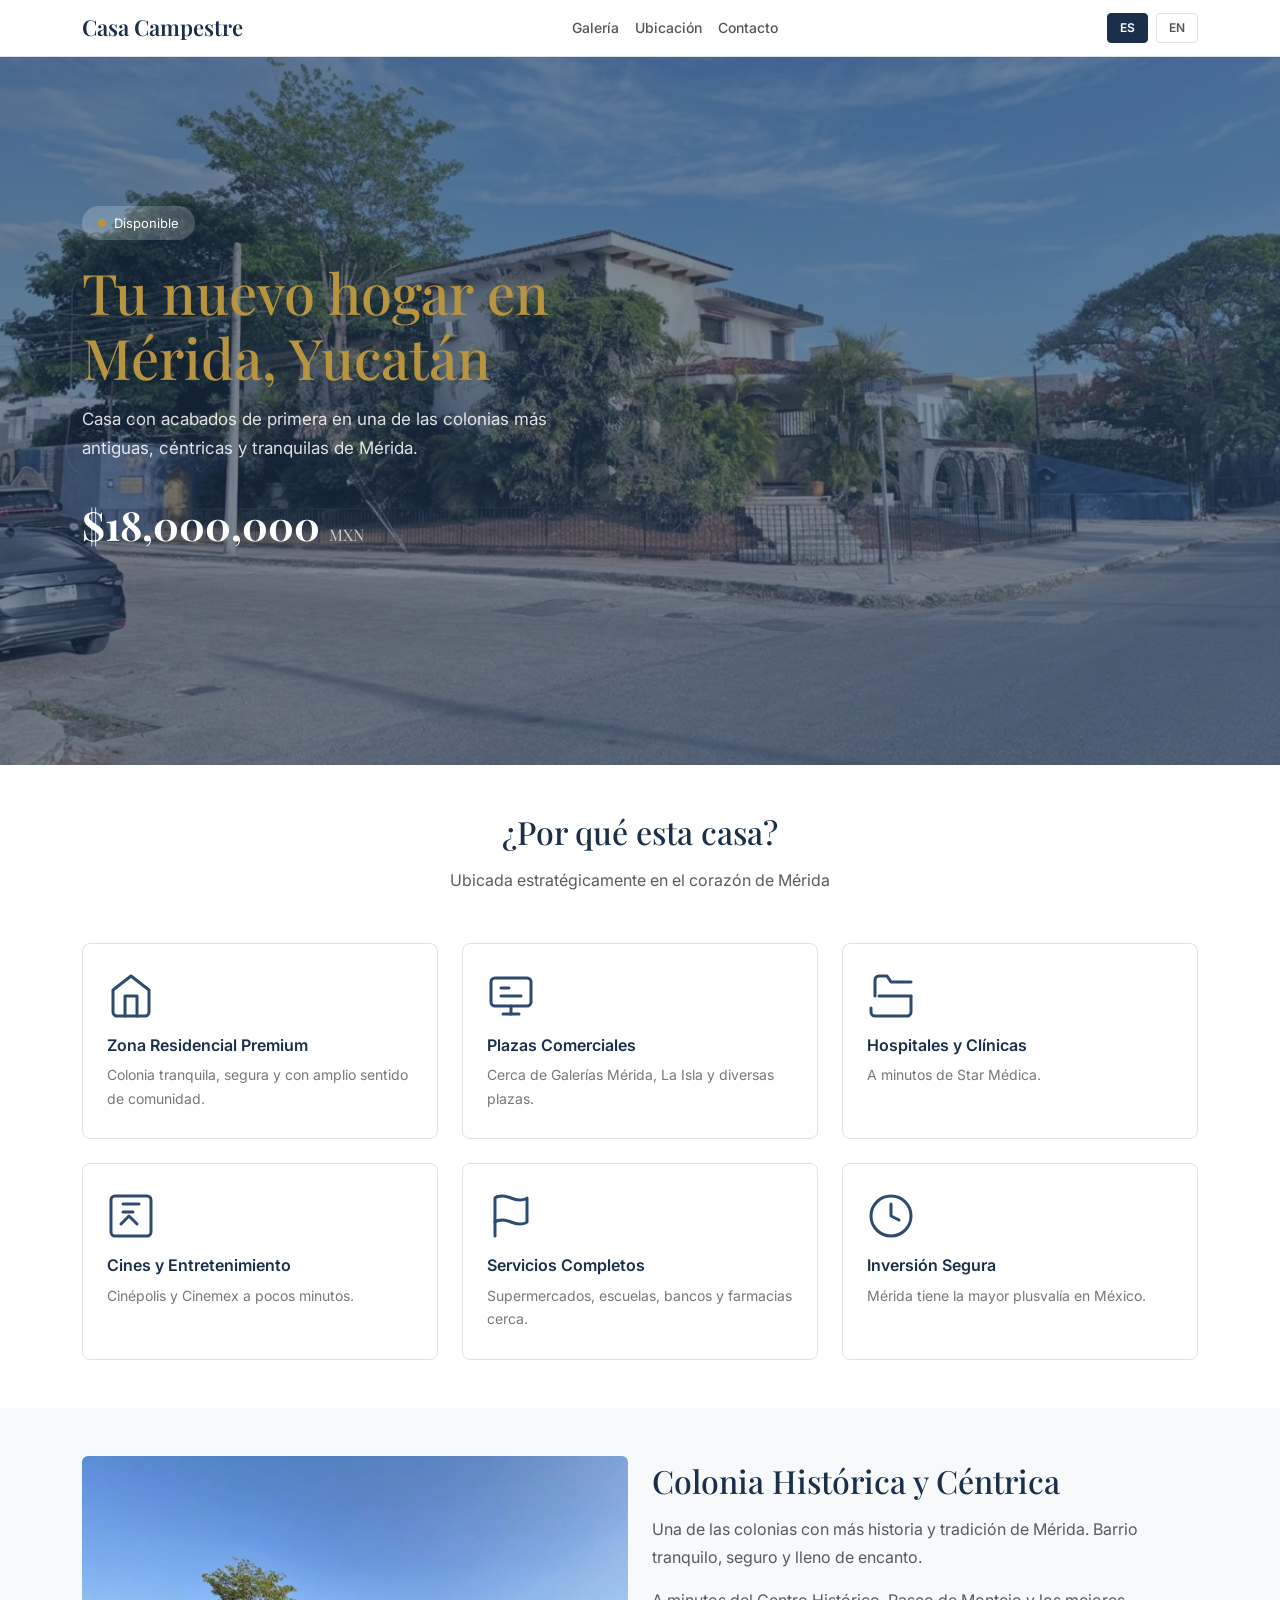
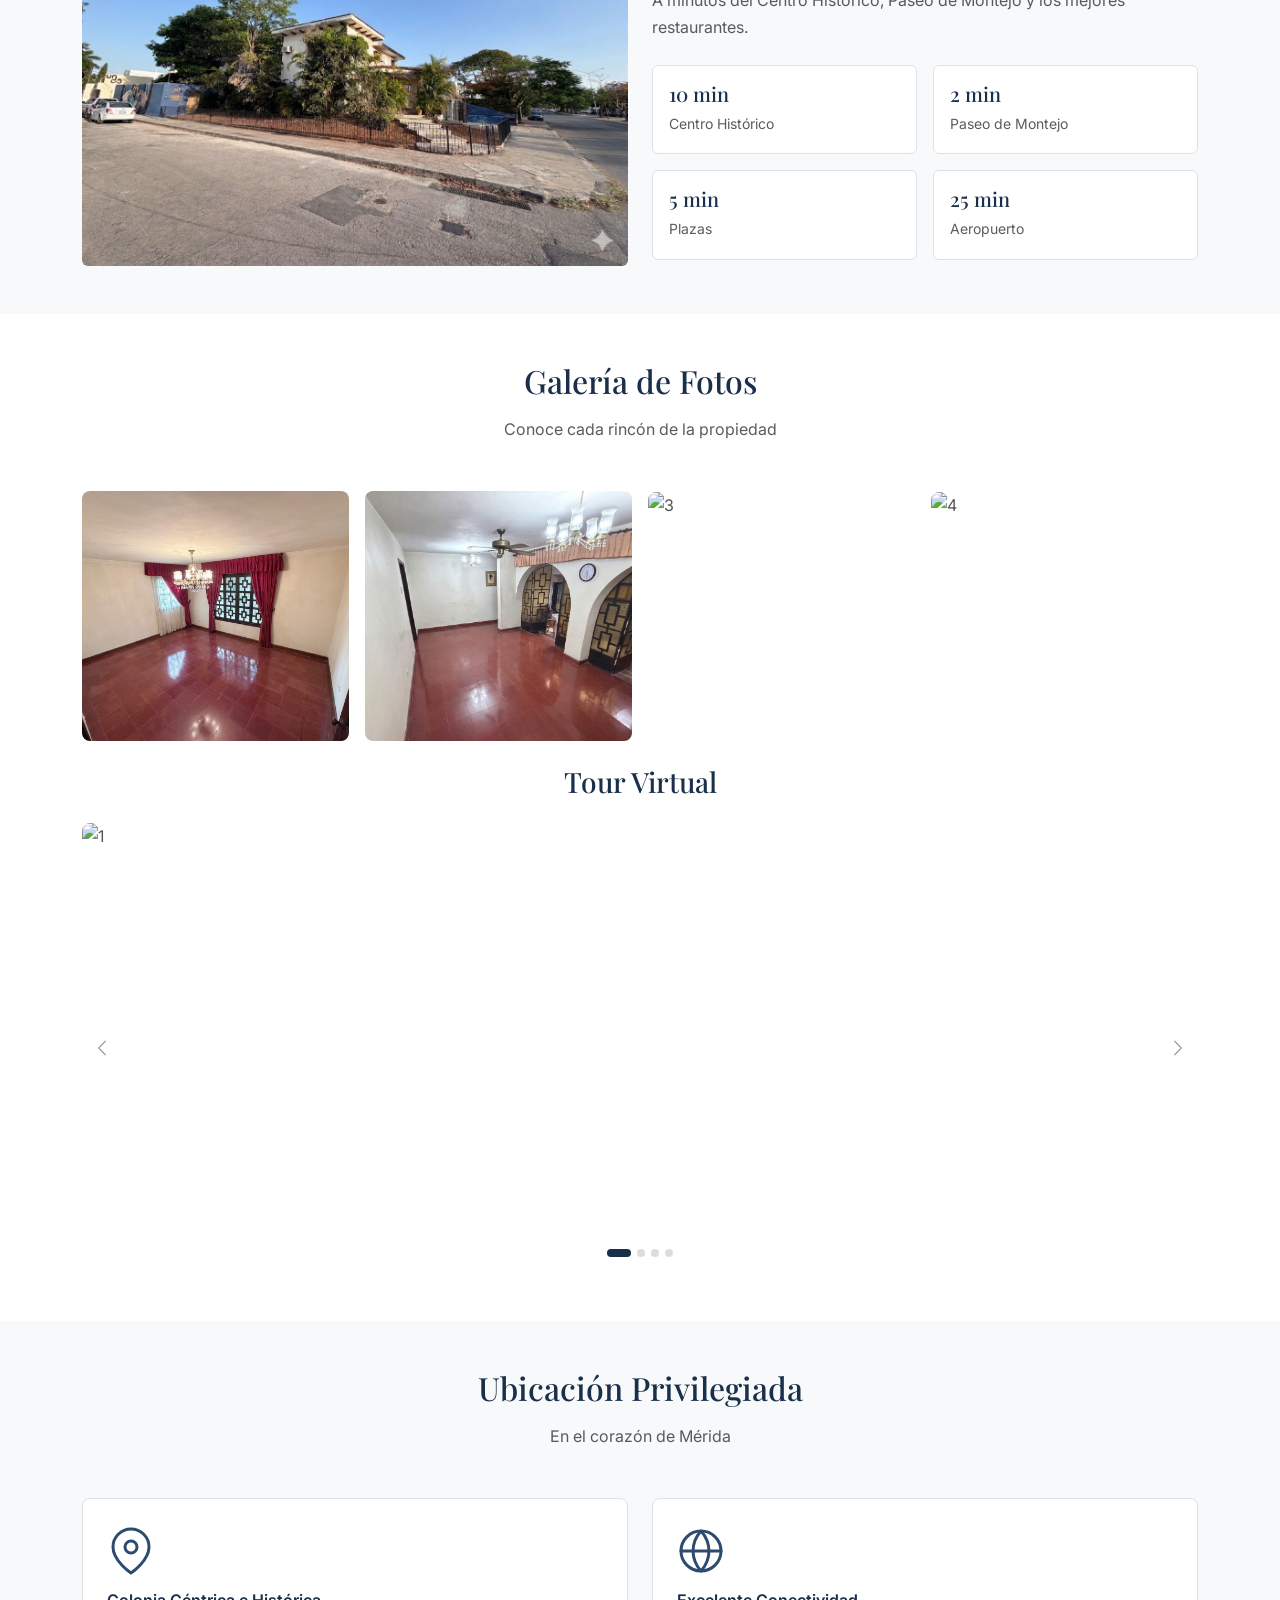
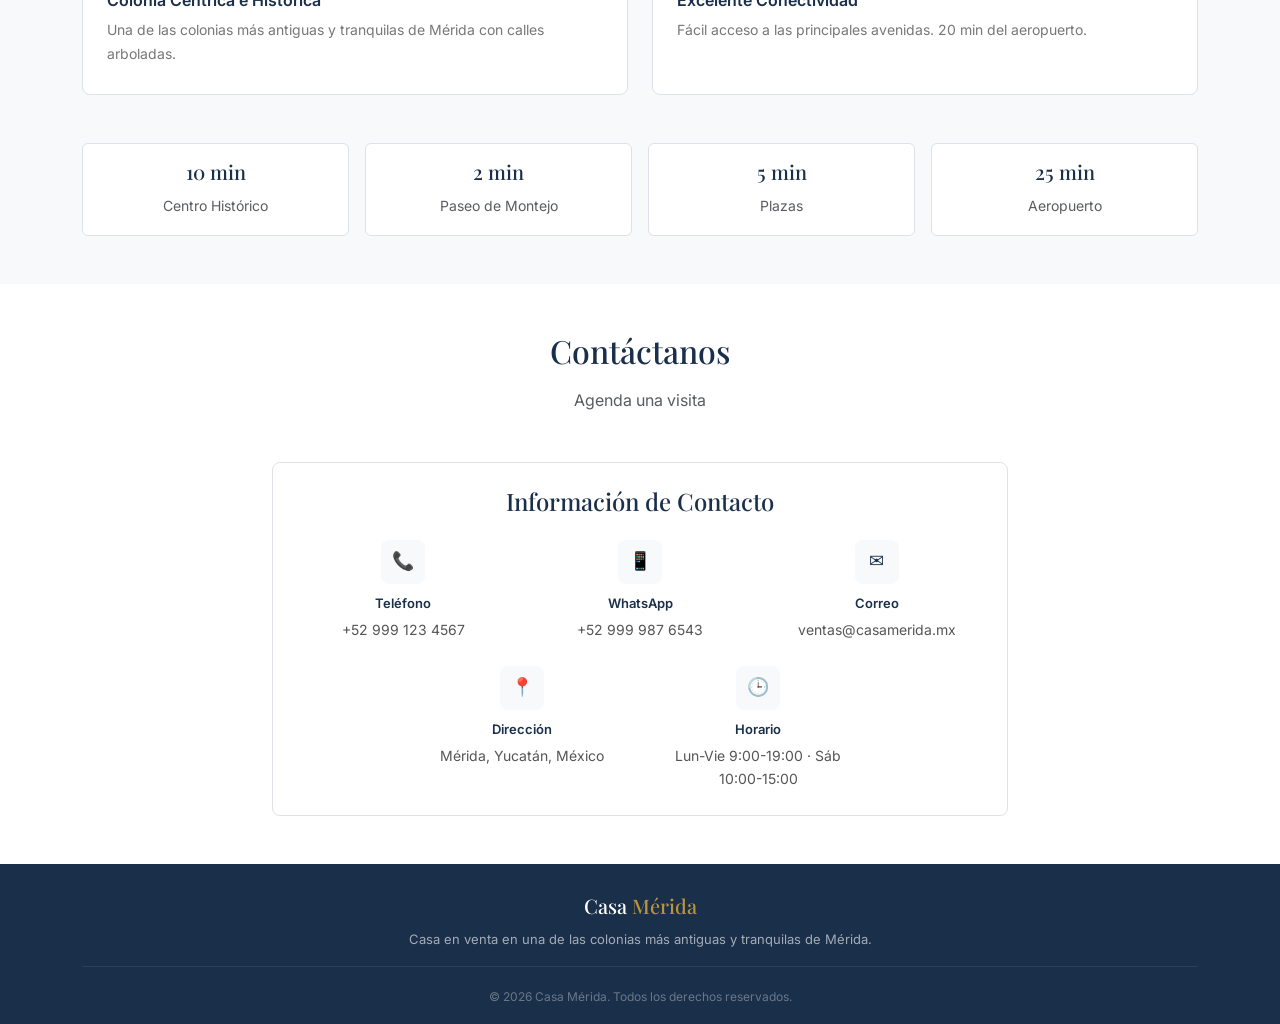
==== index.html @ 4648e7e8 "seccion galeria" ====
<!DOCTYPE html>
<html lang="es">
<head>
    <meta charset="UTF-8">
    <meta name="viewport" content="width=device-width, initial-scale=1.0">
    <title>Campestre — Mérida, Yucatán</title>
    <link href="https://cdn.jsdelivr.net/npm/bootstrap@5.3.3/dist/css/bootstrap.min.css" rel="stylesheet">
    <link href="https://fonts.googleapis.com/css2?family=Playfair+Display:wght@400;600;700&family=Inter:wght@400;500;600&display=swap" rel="stylesheet">
   <link rel="stylesheet" href="css/styles.css">
</head>
<body>

    <nav class="navbar navbar-expand-lg fixed-top navbar-main">
        <div class="container">
            <a class="brand" href="#inicio">Casa Campestre</a>
            <button class="navbar-toggler" type="button" data-bs-toggle="collapse" data-bs-target="#menuNav">
                <span class="navbar-toggler-icon"></span>
            </button>
            <div class="collapse navbar-collapse" id="menuNav">
                <ul class="navbar-nav mx-auto">
                    <li class="nav-item"><a class="nav-link nav-link-custom" href="#galeria" data-i18n="nav_galeria">Galería</a></li>
                    <li class="nav-item"><a class="nav-link nav-link-custom" href="#ubicacion" data-i18n="nav_ubicacion">Ubicación</a></li>
                    <li class="nav-item"><a class="nav-link nav-link-custom" href="#contacto" data-i18n="nav_contacto">Contacto</a></li>
                </ul>
                <div class="d-flex gap-2 mt-2 mt-lg-0 justify-content-center">
                    <button class="lang-btn active" id="btn-es" onclick="cambiarIdioma('es')">ES</button>
                    <button class="lang-btn" id="btn-en" onclick="cambiarIdioma('en')">EN</button>
                </div>
            </div>
        </div>
    </nav>

    <section id="inicio" class="hero">
        <img class="hero-bg" src="assets/img/fachada/fachada2.png" alt="Casa">
        <div class="container">
            <div class="row">
                <div class="col-lg-8">
                    <div class="hero-texto">
                        <div class="hero-badge"><span class="punto"></span> <span data-i18n="badge">Disponible</span></div>
                        <h1 class="hero-titulo"><span data-i18n="hero_1">Tu nuevo hogar en</span><br><span data-i18n="hero_2"><span>Mérida, Yucatán</span></span></h1>
                        <p class="hero-sub" data-i18n="hero_sub">Casa con acabados de primera en una de las colonias más antiguas, céntricas y tranquilas de Mérida.</p>
                        <div class="hero-precio">$18,000,000 <small>MXN</small></div>
                    </div>
                </div>
            </div>
        </div>
    </section>

    <section class="py-5">
        <div class="container">
            <div class="text-center mb-5">
                <h2 class="mb-3" data-i18n="ventajas_titulo">¿Por qué esta casa?</h2>
                <p class="text-muted" data-i18n="ventajas_sub">Ubicada estratégicamente en el corazón de Mérida</p>
            </div>
            <div class="row g-4">
                <div class="col-md-4"><div class="pro-card"><svg class="pro-icono" viewBox="0 0 24 24" fill="none" stroke="currentColor" stroke-width="1.5" stroke-linecap="round" stroke-linejoin="round"><path d="M3 9l9-7 9 7v11a2 2 0 0 1-2 2H5a2 2 0 0 1-2-2z"/><polyline points="9 22 9 12 15 12 15 22"/></svg><h3 data-i18n="v1_titulo">Zona Residencial Premium</h3><p data-i18n="v1_desc">Colonia tranquila, segura y con amplio sentido de comunidad.</p></div></div>
                <div class="col-md-4"><div class="pro-card"><svg class="pro-icono" viewBox="0 0 24 24" fill="none" stroke="currentColor" stroke-width="1.5" stroke-linecap="round" stroke-linejoin="round"><rect x="2" y="3" width="20" height="14" rx="2"/><path d="M8 21h8"/><path d="M12 17v4"/><path d="M7 8h4"/><path d="M7 12h10"/></svg><h3 data-i18n="v2_titulo">Plazas Comerciales</h3><p data-i18n="v2_desc">Cerca de Galerías Mérida, La Isla y diversas plazas.</p></div></div>
                <div class="col-md-4"><div class="pro-card"><svg class="pro-icono" viewBox="0 0 24 24" fill="none" stroke="currentColor" stroke-width="1.5" stroke-linecap="round" stroke-linejoin="round"><path d="M22 12H6"/><path d="M22 12v8a2 2 0 0 1-2 2H4a2 2 0 0 1-2-2v-2"/><path d="M4 12v-8a2 2 0 0 1 2-2h4l2 3h10"/></svg><h3 data-i18n="v3_titulo">Hospitales y Clínicas</h3><p data-i18n="v3_desc">A minutos de Star Médica.</p></div></div>
                <div class="col-md-4"><div class="pro-card"><svg class="pro-icono" viewBox="0 0 24 24" fill="none" stroke="currentColor" stroke-width="1.5" stroke-linecap="round" stroke-linejoin="round"><rect x="2" y="2" width="20" height="20" rx="2"/><path d="M8 6h8"/><path d="M8 10h5"/><path d="M7 16l4-4 4 4"/></svg><h3 data-i18n="v4_titulo">Cines y Entretenimiento</h3><p data-i18n="v4_desc">Cinépolis y Cinemex a pocos minutos.</p></div></div>
                <div class="col-md-4"><div class="pro-card"><svg class="pro-icono" viewBox="0 0 24 24" fill="none" stroke="currentColor" stroke-width="1.5" stroke-linecap="round" stroke-linejoin="round"><path d="M4 15s1-1 4-1 5 2 8 2 4-1 4-1V3s-1 1-4 1-5-2-8-2-4 1-4 1z"/><line x1="4" y1="22" x2="4" y2="15"/></svg><h3 data-i18n="v5_titulo">Servicios Completos</h3><p data-i18n="v5_desc">Supermercados, escuelas, bancos y farmacias cerca.</p></div></div>
                <div class="col-md-4"><div class="pro-card"><svg class="pro-icono" viewBox="0 0 24 24" fill="none" stroke="currentColor" stroke-width="1.5" stroke-linecap="round" stroke-linejoin="round"><circle cx="12" cy="12" r="10"/><path d="M12 6v6l4 2"/></svg><h3 data-i18n="v6_titulo">Inversión Segura</h3><p data-i18n="v6_desc">Mérida tiene la mayor plusvalía en México.</p></div></div>
            </div>
        </div>
    </section>

    <section class="py-5 bg-light">
        <div class="container">
            <div class="row align-items-center g-4">
                <div class="col-lg-6"><img src="assets/img/fachada/fachada1.png" class="img-fluid rounded" alt="Colonia"></div>
                <div class="col-lg-6">
                    <h2 class="mb-3" data-i18n="colonia_titulo">Colonia Histórica y Céntrica</h2>
                    <p class="text-muted" data-i18n="colonia_p1">Una de las colonias con más historia y tradición de Mérida. Barrio tranquilo, seguro y lleno de encanto.</p>
                    <p class="text-muted mb-4" data-i18n="colonia_p2">A minutos del Centro Histórico, Paseo de Montejo y los mejores restaurantes.</p>
                    <div class="row g-3">
                        <div class="col-6"><div class="p-3 bg-white rounded border"><h5 class="mb-1" style="color:var(--azul)">10 min</h5><small class="text-muted" data-i18n="colonia_c1">Centro Histórico</small></div></div>
                        <div class="col-6"><div class="p-3 bg-white rounded border"><h5 class="mb-1" style="color:var(--azul)">2 min</h5><small class="text-muted" data-i18n="colonia_c2">Paseo de Montejo</small></div></div>
                        <div class="col-6"><div class="p-3 bg-white rounded border"><h5 class="mb-1" style="color:var(--azul)">5 min</h5><small class="text-muted" data-i18n="colonia_c3">Plazas</small></div></div>
                        <div class="col-6"><div class="p-3 bg-white rounded border"><h5 class="mb-1" style="color:var(--azul)">25 min</h5><small class="text-muted" data-i18n="colonia_c4">Aeropuerto</small></div></div>
                    </div>
                </div>
            </div>
        </div>
    </section>

    <section id="galeria" class="py-5">
        <div class="container">
            <div class="text-center mb-5">
                <h2 class="mb-3" data-i18n="galeria_titulo">Galería de Fotos</h2>
                <p class="text-muted" data-i18n="galeria_sub">Conoce cada rincón de la propiedad</p>
            </div>
            <div class="row g-3 mb-4">
                <div class="col-6 col-md-3"><img src="assets/img/sala y recibidor/salaprincioal.png" class="galeria-img" alt="1"></div>
                <div class="col-6 col-md-3"><img src="assets/img/comedor principal/comedorPrincipal1.png" class="galeria-img" alt="2"></div>
                <div class="col-6 col-md-3"><img src="https://images.unsplash.com/photo-1600210492486-724fe5c67fb0?w=600&q=80" class="galeria-img" alt="3"></div>
                <div class="col-6 col-md-3"><img src="https://images.unsplash.com/photo-1556909114-f6e7ad7d3136?w=600&q=80" class="galeria-img" alt="4"></div>
            </div>
            <h3 class="text-center mb-4" data-i18n="galeria_carrusel_titulo">Tour Virtual</h3>
            <div id="carousel1" class="carousel slide" data-bs-ride="carousel">
                <div class="carousel-indicators">
                    <button type="button" data-bs-target="#carousel1" data-bs-slide-to="0" class="active"></button>
                    <button type="button" data-bs-target="#carousel1" data-bs-slide-to="1"></button>
                    <button type="button" data-bs-target="#carousel1" data-bs-slide-to="2"></button>
                    <button type="button" data-bs-target="#carousel1" data-bs-slide-to="3"></button>
                </div>
                <div class="carousel-inner rounded">
                    <div class="carousel-item active"><img src="https://images.unsplash.com/photo-1600596542815-ffad4c1539a9?w=1200&q=80" class="d-block w-100" alt="1"></div>
                    <div class="carousel-item"><img src="https://images.unsplash.com/photo-1600210492486-724fe5c67fb0?w=1200&q=80" class="d-block w-100" alt="2"></div>
                    <div class="carousel-item"><img src="https://images.unsplash.com/photo-1616594039964-ae9021a400a0?w=1200&q=80" class="d-block w-100" alt="3"></div>
                    <div class="carousel-item"><img src="https://images.unsplash.com/photo-1600566753190-17f0baa2a6c3?w=1200&q=80" class="d-block w-100" alt="4"></div>
                </div>
                <button class="carousel-control-prev" type="button" data-bs-target="#carousel1" data-bs-slide="prev"><span class="carousel-control-prev-icon"></span></button>
                <button class="carousel-control-next" type="button" data-bs-target="#carousel1" data-bs-slide="next"><span class="carousel-control-next-icon"></span></button>
            </div>
        </div>
    </section>

    <section id="ubicacion" class="py-5 bg-light">
        <div class="container">
            <div class="text-center mb-5">
                <h2 class="mb-3" data-i18n="ubicacion_titulo">Ubicación Privilegiada</h2>
                <p class="text-muted" data-i18n="ubicacion_sub">En el corazón de Mérida</p>
            </div>
            <div class="row g-4 mb-5">
                <div class="col-md-6"><div class="pro-card h-100"><svg class="pro-icono" viewBox="0 0 24 24" fill="none" stroke="currentColor" stroke-width="1.5" stroke-linecap="round" stroke-linejoin="round"><path d="M21 10c0 7-9 13-9 13s-9-6-9-13a9 9 0 0 1 18 0z"/><circle cx="12" cy="10" r="3"/></svg><h3 data-i18n="ubi_colonia_titulo">Colonia Céntrica e Histórica</h3><p data-i18n="ubi_colonia_desc">Una de las colonias más antiguas y tranquilas de Mérida con calles arboladas.</p></div></div>
                <div class="col-md-6"><div class="pro-card h-100"><svg class="pro-icono" viewBox="0 0 24 24" fill="none" stroke="currentColor" stroke-width="1.5" stroke-linecap="round" stroke-linejoin="round"><circle cx="12" cy="12" r="10"/><line x1="2" y1="12" x2="22" y2="12"/><path d="M12 2a15.3 15.3 0 0 1 4 10 15.3 15.3 0 0 1-4 10 15.3 15.3 0 0 1-4-10 15.3 15.3 0 0 1 4-10z"/></svg><h3 data-i18n="ubi_conexion_titulo">Excelente Conectividad</h3><p data-i18n="ubi_conexion_desc">Fácil acceso a las principales avenidas. 20 min del aeropuerto.</p></div></div>
            </div>
            <div class="row g-3">
                <div class="col-6 col-md-3"><div class="p-3 bg-white rounded border text-center"><h5 style="color:var(--azul)">10 min</h5><small class="text-muted" data-i18n="ubi_c1">Centro Histórico</small></div></div>
                <div class="col-6 col-md-3"><div class="p-3 bg-white rounded border text-center"><h5 style="color:var(--azul)">2 min</h5><small class="text-muted" data-i18n="ubi_c2">Paseo de Montejo</small></div></div>
                <div class="col-6 col-md-3"><div class="p-3 bg-white rounded border text-center"><h5 style="color:var(--azul)">5 min</h5><small class="text-muted" data-i18n="ubi_c3">Plazas</small></div></div>
                <div class="col-6 col-md-3"><div class="p-3 bg-white rounded border text-center"><h5 style="color:var(--azul)">25 min</h5><small class="text-muted" data-i18n="ubi_c4">Aeropuerto</small></div></div>
            </div>
        </div>
    </section>

    <section id="contacto" class="py-5">
        <div class="container">
            <div class="text-center mb-5">
                <h2 class="mb-3" data-i18n="contacto_titulo">Contáctanos</h2>
                <p class="text-muted" data-i18n="contacto_sub">Agenda una visita</p>
            </div>
            <div class="row justify-content-center">
                <div class="col-lg-8">
                    <div class="pro-card text-center px-4 py-4">
                        <h4 class="mb-4" data-i18n="contacto_info_titulo">Información de Contacto</h4>
                        <div class="row g-4 justify-content-center">
                            <div class="col-md-6 col-lg-4"><div class="contacto-icono mx-auto mb-2" style="display:flex;">&#x1F4DE;</div><span class="contacto-etiqueta" data-i18n="contacto_tel">Teléfono</span><div class="contacto-dato">+52 999 123 4567</div></div>
                            <div class="col-md-6 col-lg-4"><div class="contacto-icono mx-auto mb-2" style="display:flex;">&#x1F4F1;</div><span class="contacto-etiqueta">WhatsApp</span><div class="contacto-dato">+52 999 987 6543</div></div>
                            <div class="col-md-6 col-lg-4"><div class="contacto-icono mx-auto mb-2" style="display:flex;">&#x2709;</div><span class="contacto-etiqueta" data-i18n="contacto_email">Correo</span><div class="contacto-dato">ventas@casamerida.mx</div></div>
                            <div class="col-md-6 col-lg-4"><div class="contacto-icono mx-auto mb-2" style="display:flex;">&#x1F4CD;</div><span class="contacto-etiqueta" data-i18n="contacto_dir">Dirección</span><div class="contacto-dato" data-i18n="contacto_dir_val">Mérida, Yucatán, México</div></div>
                            <div class="col-md-6 col-lg-4"><div class="contacto-icono mx-auto mb-2" style="display:flex;">&#x1F552;</div><span class="contacto-etiqueta" data-i18n="contacto_horario">Horario</span><div class="contacto-dato" data-i18n="contacto_horario_val">Lun-Vie 9:00-19:00 · Sáb 10:00-15:00</div></div>
                        </div>
                    </div>
                </div>
            </div>
        </div>
    </section>

    <footer class="footer">
        <div class="container text-center">
            <h5 style="font-family:'Playfair Display',serif; font-size:20px; color:#fff; margin-bottom:10px;">Casa <span style="color:var(--dorado)">Mérida</span></h5>
            <p class="mb-3" style="font-size:13px;" data-i18n="footer_desc">Casa en venta en una de las colonias más antiguas y tranquilas de Mérida.</p>
            <div style="padding-top:20px; border-top:1px solid rgba(255,255,255,0.08); font-size:12px; color:rgba(255,255,255,0.35);" data-i18n="footer_copy">© 2026 Casa Mérida. Todos los derechos reservados.</div>
        </div>
    </footer>

    <script src="https://cdn.jsdelivr.net/npm/bootstrap@5.3.3/dist/js/bootstrap.bundle.min.js"></script>
    <script>
        var traducciones = {
            es: {
                nav_galeria: "Galería", nav_ubicacion: "Ubicación", nav_contacto: "Contacto",
                badge: "Disponible", hero_1: "Tu nuevo hogar en", hero_2: "<span>Mérida, Yucatán</span>",
                hero_sub: "Casa con acabados de primera en una de las colonias más antiguas, céntricas y tranquilas de Mérida.",
                ventajas_titulo: "¿Por qué esta casa?", ventajas_sub: "Ubicada estratégicamente en el corazón de Mérida",
                v1_titulo: "Zona Residencial Premium", v1_desc: "Colonia tranquila, segura y con amplio sentido de comunidad.",
                v2_titulo: "Plazas Comerciales", v2_desc: "Cerca de Galerías Mérida, La Isla y diversas plazas.",
                v3_titulo: "Hospitales y Clínicas", v3_desc: "A minutos de Star Médica y Christus Muguerza.",
                v4_titulo: "Cines y Entretenimiento", v4_desc: "Cinépolis y Cinemex a pocos minutos.",
                v5_titulo: "Servicios Completos", v5_desc: "Supermercados, escuelas, bancos y farmacias cerca.",
                v6_titulo: "Inversión Segura", v6_desc: "Mérida tiene la mayor plusvalía en México.",
                colonia_titulo: "Colonia Histórica y Céntrica",
                colonia_p1: "Una de las colonias con más historia y tradición de Mérida. Barrio tranquilo, seguro y lleno de encanto.",
                colonia_p2: "A minutos del Centro Histórico, Paseo de Montejo y los mejores restaurantes.",
                colonia_c1: "Centro Histórico", colonia_c2: "Paseo de Montejo", colonia_c3: "Plazas", colonia_c4: "Aeropuerto",
                galeria_titulo: "Galería de Fotos", galeria_sub: "Conoce cada rincón de la propiedad",
                galeria_carrusel_titulo: "Tour Virtual",
                ubicacion_titulo: "Ubicación Privilegiada", ubicacion_sub: "En el corazón de Mérida",
                ubi_colonia_titulo: "Colonia Céntrica e Histórica", ubi_colonia_desc: "Una de las colonias más antiguas y tranquilas de Mérida con calles arboladas.",
                ubi_conexion_titulo: "Excelente Conectividad", ubi_conexion_desc: "Fácil acceso a las principales avenidas. 20 min del aeropuerto.",
                ubi_c1: "Centro Histórico", ubi_c2: "Paseo de Montejo", ubi_c3: "Plazas", ubi_c4: "Aeropuerto",
                contacto_titulo: "Contáctanos", contacto_sub: "Agenda una visita",
                contacto_info_titulo: "Información de Contacto",
                contacto_tel: "Teléfono", contacto_email: "Correo", contacto_dir: "Dirección",
                contacto_dir_val: "Mérida, Yucatán, México", contacto_horario: "Horario",
                contacto_horario_val: "Lun-Vie 9:00-19:00 · Sáb 10:00-15:00",
                footer_desc: "Casa en venta en una de las colonias más antiguas y tranquilas de Mérida.",
                footer_copy: "© 2026 Casa Mérida. Todos los derechos reservados."
            },
            en: {
                nav_galeria: "Gallery", nav_ubicacion: "Location", nav_contacto: "Contact",
                badge: "Available", hero_1: "Your new home in", hero_2: "<span>Mérida, Yucatán</span>",
                hero_sub: "First-class finishes home in one of Mérida's oldest, most central and quiet neighborhoods.",
                ventajas_titulo: "Why this house?", ventajas_sub: "Strategically located in the heart of Mérida",
                v1_titulo: "Premium Residential Area", v1_desc: "Quiet, safe neighborhood with a strong sense of community.",
                v2_titulo: "Shopping Centers", v2_desc: "Close to Galerías Mérida, La Isla and various plazas.",
                v3_titulo: "Hospitals & Clinics", v3_desc: "Minutes from Star Médica and Christus Muguerza.",
                v4_titulo: "Cinemas & Entertainment", v4_desc: "Cinépolis and Cinemark just minutes away.",
                v5_titulo: "Complete Services", v5_desc: "Supermarkets, schools, banks and pharmacies nearby.",
                v6_titulo: "Secure Investment", v6_desc: "Mérida has the highest appreciation in Mexico.",
                colonia_titulo: "Historic & Central Neighborhood",
                colonia_p1: "One of the most historic neighborhoods in Mérida. Quiet, safe and full of charm.",
                colonia_p2: "Minutes from the Historic Center, Paseo de Montejo and the best restaurants.",
                colonia_c1: "Historic Center", colonia_c2: "Paseo de Montejo", colonia_c3: "Plazas", colonia_c4: "Airport",
                galeria_titulo: "Photo Gallery", galeria_sub: "Explore every corner of the property",
                galeria_carrusel_titulo: "Virtual Tour",
                ubicacion_titulo: "Prime Location", ubicacion_sub: "In the heart of Mérida",
                ubi_colonia_titulo: "Central & Historic Neighborhood", ubi_colonia_desc: "One of Mérida's oldest and quietest neighborhoods with tree-lined streets.",
                ubi_conexion_titulo: "Excellent Connectivity", ubi_conexion_desc: "Easy access to main avenues. 20 min from the airport.",
                ubi_c1: "Historic Center", ubi_c2: "Paseo de Montejo", ubi_c3: "Plazas", ubi_c4: "Airport",
                contacto_titulo: "Contact Us", contacto_sub: "Schedule a visit",
                contacto_info_titulo: "Contact Information",
                contacto_tel: "Phone", contacto_email: "Email", contacto_dir: "Address",
                contacto_dir_val: "Mérida, Yucatán, Mexico", contacto_horario: "Hours",
                contacto_horario_val: "Mon-Fri 9:00-19:00 · Sat 10:00-15:00",
                footer_desc: "House for sale in one of Mérida's oldest and quietest neighborhoods.",
                footer_copy: "© 2026 Casa Mérida. All rights reserved."
            }
        };

        function cambiarIdioma(idioma) {
            document.getElementById('btn-es').classList.toggle('active', idioma === 'es');
            document.getElementById('btn-en').classList.toggle('active', idioma === 'en');
            document.documentElement.lang = idioma;
            document.querySelectorAll('[data-i18n]').forEach(function(el) {
                var k = el.getAttribute('data-i18n');
                if (traducciones[idioma][k]) el.innerHTML = traducciones[idioma][k];
            });
            document.title = idioma === 'en' ? 'Casa Mérida — House for Sale' : 'Casa Mérida — Propiedad en Venta';
        }

        // Cierra el menú móvil al hacer clic en cualquier enlace
        document.querySelectorAll('.navbar-nav .nav-link').forEach(function(link) {
            link.addEventListener('click', function() {
                var menu = document.getElementById('menuNav');
                var bsCollapse = bootstrap.Collapse.getInstance(menu);
                if (bsCollapse) bsCollapse.hide();
            });
        });
    </script>
</body>
</html>
---- css/styles.css ----
:root {
            --azul: #1a2f4a;
            --azul-claro: #2d4a6f;
            --dorado: #b8943e;
            --gris-texto: #555;
        }
        html { scroll-behavior: smooth; scroll-padding-top: 80px; }
        body { font-family: "Inter", sans-serif; color: var(--gris-texto); line-height: 1.7; }
        h1, h2, h3, h4, h5 { font-family: "Playfair Display", serif; color: var(--azul); }

        .navbar-main { background: #fff; border-bottom: 1px solid #dee2e6; }
        .brand { font-family: "Playfair Display", serif; font-size: 22px; font-weight: 600; color: var(--azul); text-decoration: none; }
        
        .lang-btn { border: 1px solid #dee2e6; background: #fff; padding: 4px 12px; border-radius: 4px; font-size: 12px; font-weight: 600; color: var(--gris-texto); cursor: pointer; font-family: "Inter", sans-serif; }
        .lang-btn.active { background: var(--azul); color: #fff; border-color: var(--azul); }
        
        .nav-link-custom { font-weight: 500; font-size: 14px; color: var(--gris-texto) !important; }
        .nav-link-custom:hover { color: var(--azul) !important; }

        .hero { position: relative; min-height: 85vh; display: flex; align-items: center; background: linear-gradient(135deg, var(--azul), var(--azul-claro)); overflow: hidden; }
        .hero-bg { position: absolute; inset: 0; width: 100%; height: 100%; object-fit: cover; opacity: 0.4; }
        .hero-texto { position: relative; color: #fff; z-index: 2; }
        .hero-badge { display: inline-flex; align-items: center; gap: 8px; background: rgba(255,255,255,0.2); padding: 6px 16px; border-radius: 30px; font-size: 13px; color: #fff; margin-bottom: 20px; }
        .hero-badge .punto { width: 8px; height: 8px; background: var(--dorado); border-radius: 50%; }
        .hero-titulo { color: #fff; font-size: clamp(32px, 5vw, 56px); line-height: 1.15; margin-bottom: 16px; }
        .hero-titulo span { color: var(--dorado); }
        .hero-sub { font-size: 17px; color: rgba(255,255,255,0.85); max-width: 520px; margin-bottom: 28px; }
        .hero-precio { font-family: "Playfair Display", serif; font-size: 40px; font-weight: 700; color: #fff; }
        .hero-precio small { font-size: 16px; font-weight: 400; opacity: 0.7; }

        .pro-card { background: #fff; border: 1px solid #dee2e6; border-radius: 8px; padding: 28px 24px; height: 100%; transition: box-shadow 0.3s; }
        .pro-card:hover { box-shadow: 0 8px 25px rgba(0,0,0,0.07); }
        .pro-icono { width: 48px; height: 48px; color: var(--azul-claro); margin-bottom: 16px; }
        .pro-card h3 { font-family: "Inter", sans-serif; font-size: 16px; font-weight: 600; color: var(--azul); margin-bottom: 8px; }
        .pro-card p { font-size: 14px; color: #777; margin: 0; }

        .galeria-img { width: 100%; height: 250px; object-fit: cover; border-radius: 8px; transition: transform 0.3s; }
        .galeria-img:hover { transform: scale(1.02); }
        .carousel-item img { height: 450px; object-fit: cover; border-radius: 8px; }
        .carousel-control-prev, .carousel-control-next { width: 40px; height: 40px; background: rgba(255,255,255,0.9); border-radius: 50%; top: 50%; transform: translateY(-50%); opacity: 0.8; }
        .carousel-control-prev:hover, .carousel-control-next:hover { opacity: 1; }
        .carousel-control-prev-icon, .carousel-control-next-icon { filter: invert(0.5); width: 18px; height: 18px; }
        .carousel-indicators [data-bs-target] { width: 8px; height: 8px; border-radius: 50%; background: #aaa; border: none; opacity: 0.4; }
        .carousel-indicators .active { background: var(--azul); opacity: 1; width: 24px; border-radius: 4px; }

        .contacto-icono { width: 44px; height: 44px; background: #f8f9fa; border-radius: 8px; display: flex; align-items: center; justify-content: center; font-size: 18px; color: var(--azul); }
        .contacto-etiqueta { font-size: 13px; font-weight: 600; display: block; color: var(--azul); margin-bottom: 4px; }
        .contacto-dato { font-size: 14px; }

        .footer { background: var(--azul); color: rgba(255,255,255,0.6); padding: 30px 0 16px; }

        @media (max-width: 767px) {
            .hero { min-height: 60vh; }
            .hero-titulo { font-size: 28px; }
            .hero-precio { font-size: 28px; }
            .carousel-item img { height: 250px; }
            .galeria-img { height: 180px; }
        }
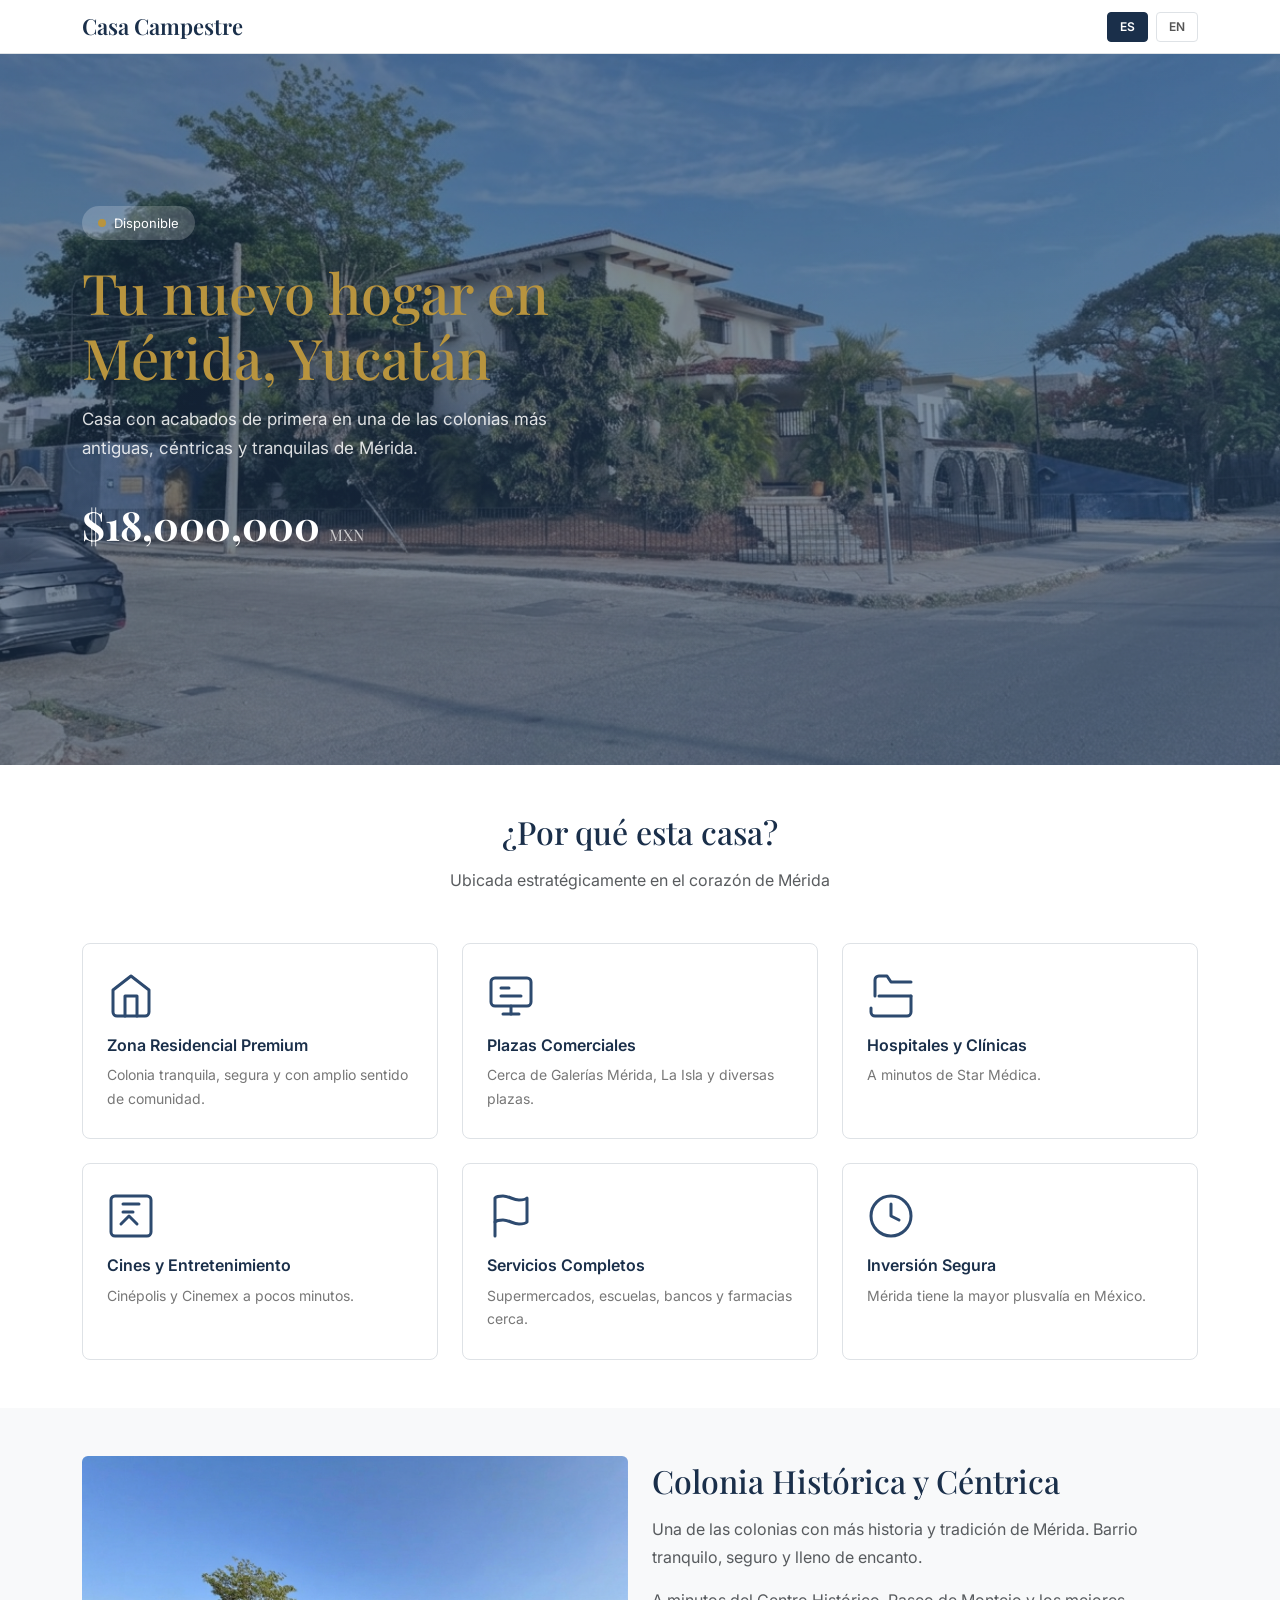
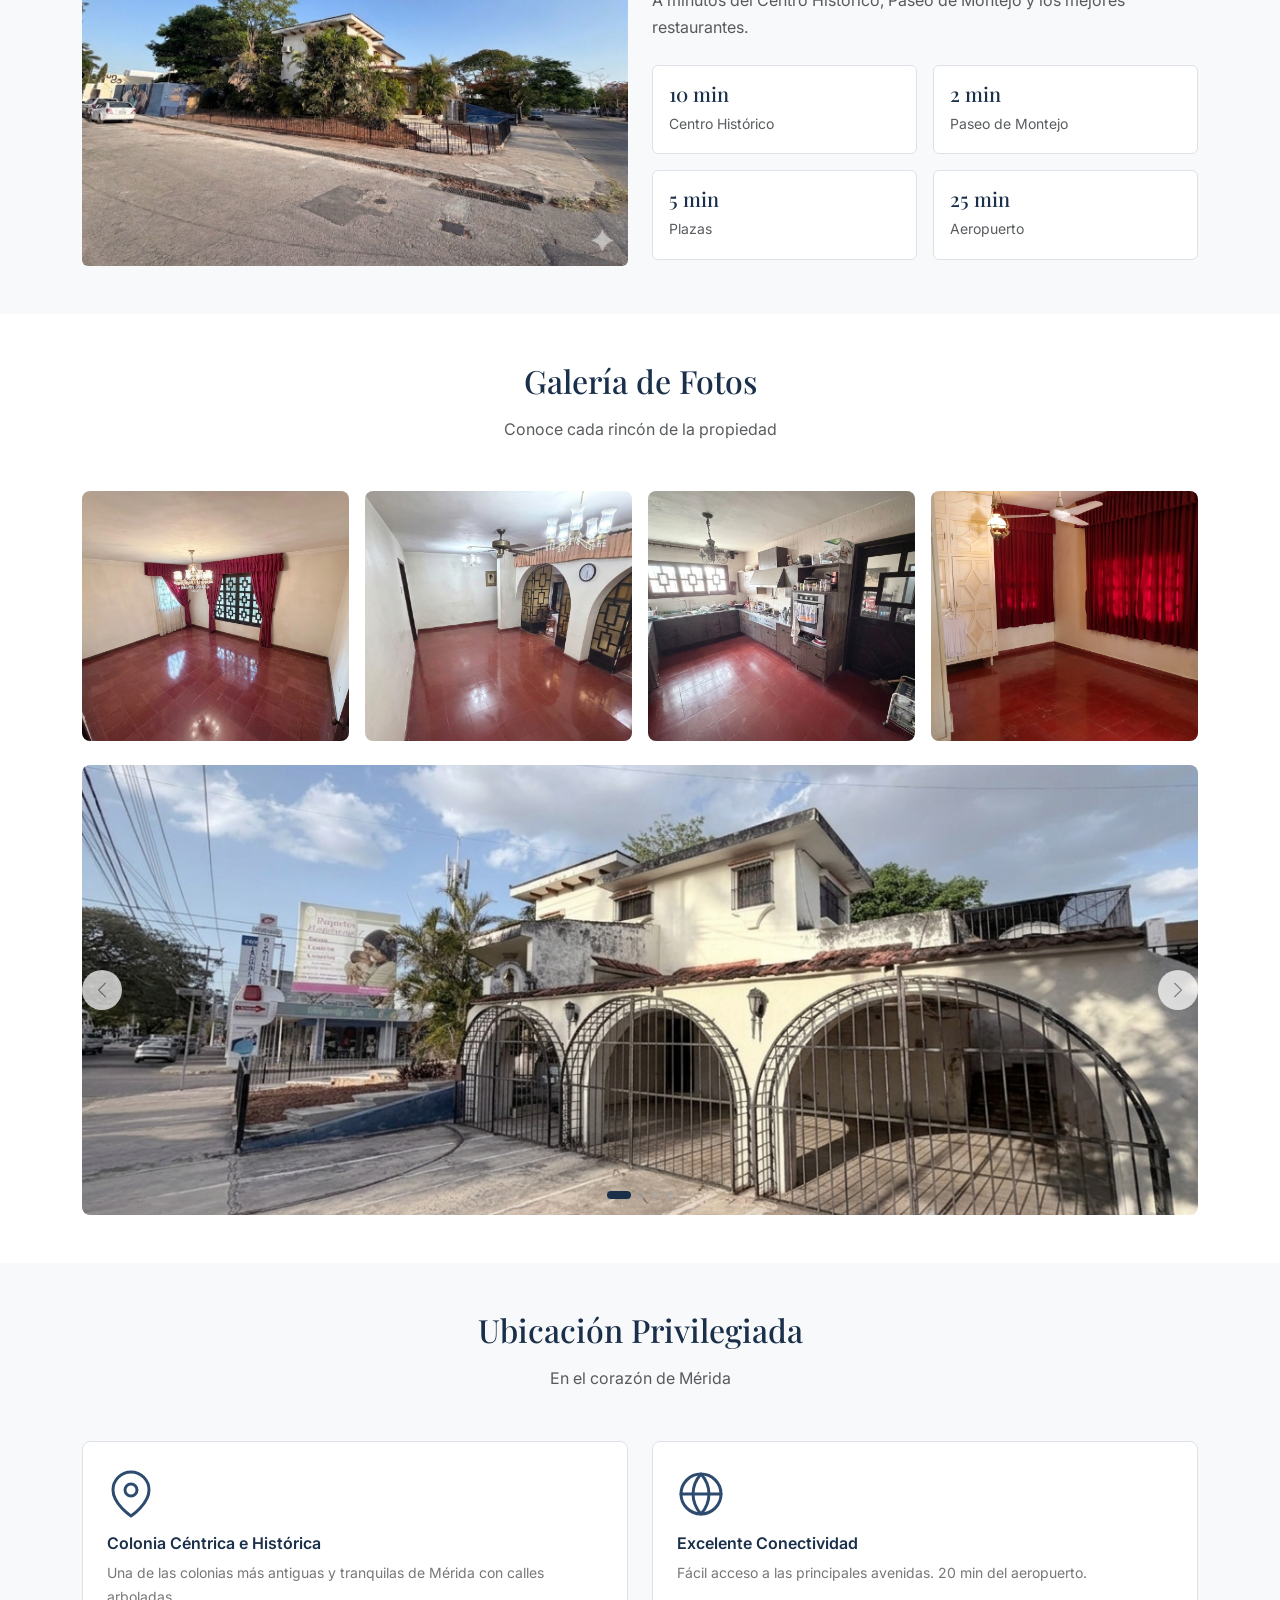
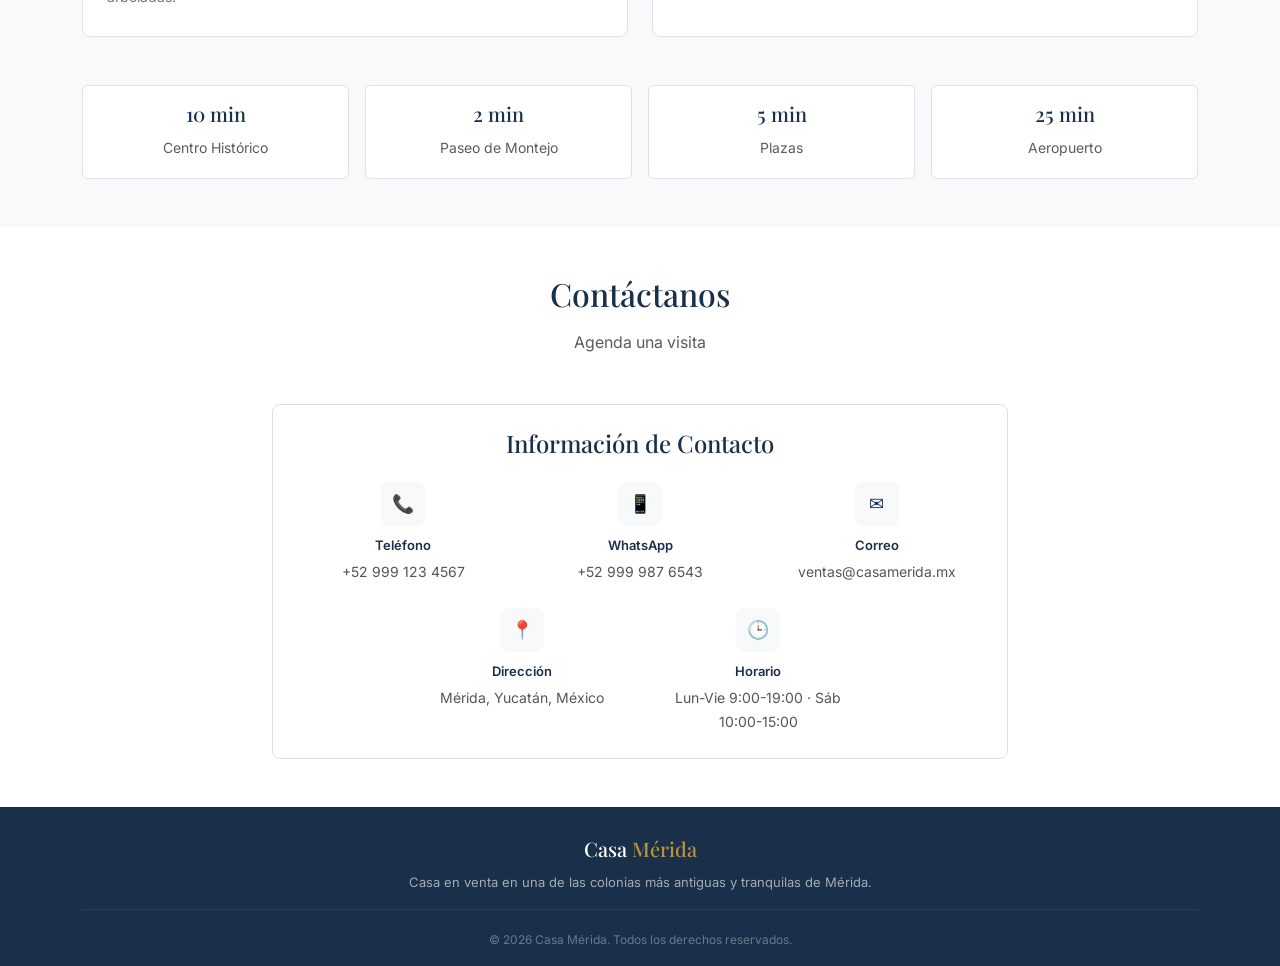
==== commit e9170fb6: "fotos" ====
--- a/index.html
+++ b/index.html
@@ -18,9 +18,9 @@
             </button>
             <div class="collapse navbar-collapse" id="menuNav">
                 <ul class="navbar-nav mx-auto">
-                    <li class="nav-item"><a class="nav-link nav-link-custom" href="#galeria" data-i18n="nav_galeria">Galería</a></li>
-                    <li class="nav-item"><a class="nav-link nav-link-custom" href="#ubicacion" data-i18n="nav_ubicacion">Ubicación</a></li>
-                    <li class="nav-item"><a class="nav-link nav-link-custom" href="#contacto" data-i18n="nav_contacto">Contacto</a></li>
+                    <li class="nav-item"><a class="nav-link nav-link-custom" href="assets/pages/galeria.html    "></a></li>
+                    <li class="nav-item"><a class="nav-link nav-link-custom" href="#ubicacion" ></a></li>
+                    <li class="nav-item"><a class="nav-link nav-link-custom" href="#contacto"  ></a></li>
                 </ul>
                 <div class="d-flex gap-2 mt-2 mt-lg-0 justify-content-center">
                     <button class="lang-btn active" id="btn-es" onclick="cambiarIdioma('es')">ES</button>
@@ -91,10 +91,10 @@
             <div class="row g-3 mb-4">
                 <div class="col-6 col-md-3"><img src="assets/img/sala y recibidor/salaprincioal.png" class="galeria-img" alt="1"></div>
                 <div class="col-6 col-md-3"><img src="assets/img/comedor principal/comedorPrincipal1.png" class="galeria-img" alt="2"></div>
-                <div class="col-6 col-md-3"><img src="https://images.unsplash.com/photo-1600210492486-724fe5c67fb0?w=600&q=80" class="galeria-img" alt="3"></div>
-                <div class="col-6 col-md-3"><img src="https://images.unsplash.com/photo-1556909114-f6e7ad7d3136?w=600&q=80" class="galeria-img" alt="4"></div>
-            </div>
-            <h3 class="text-center mb-4" data-i18n="galeria_carrusel_titulo">Tour Virtual</h3>
+                <div class="col-6 col-md-3"><img src="assets/img/cocina/cocina2.png" class="galeria-img" alt="3"></div>
+                <div class="col-6 col-md-3"><img src="assets/img/cuartoprincipal/cuartoPrincipal.jpeg" class="galeria-img" alt="4"></div>
+            </div>
+            <h3 class="text-center mb-4" data-i18n="galeria_carrusel_titulo"></h3>
             <div id="carousel1" class="carousel slide" data-bs-ride="carousel">
                 <div class="carousel-indicators">
                     <button type="button" data-bs-target="#carousel1" data-bs-slide-to="0" class="active"></button>
@@ -103,10 +103,10 @@
                     <button type="button" data-bs-target="#carousel1" data-bs-slide-to="3"></button>
                 </div>
                 <div class="carousel-inner rounded">
-                    <div class="carousel-item active"><img src="https://images.unsplash.com/photo-1600596542815-ffad4c1539a9?w=1200&q=80" class="d-block w-100" alt="1"></div>
-                    <div class="carousel-item"><img src="https://images.unsplash.com/photo-1600210492486-724fe5c67fb0?w=1200&q=80" class="d-block w-100" alt="2"></div>
-                    <div class="carousel-item"><img src="https://images.unsplash.com/photo-1616594039964-ae9021a400a0?w=1200&q=80" class="d-block w-100" alt="3"></div>
-                    <div class="carousel-item"><img src="https://images.unsplash.com/photo-1600566753190-17f0baa2a6c3?w=1200&q=80" class="d-block w-100" alt="4"></div>
+                    <div class="carousel-item active"><img src="assets/img/garage/GARAGE4.png" class="d-block w-100" alt="1"></div>
+                    <div class="carousel-item"><img src="assets/img/fachada/fachada1.png" class="d-block w-100" alt="2"></div>
+                    <div class="carousel-item"><img src="assets/img/alberca/piscina2.png" class="d-block w-100" alt="3"></div>
+                    <div class="carousel-item"><img src="assets/img/terraza exterior/terrazaexterior1.png" class="d-block w-100" alt="4"></div>
                 </div>
                 <button class="carousel-control-prev" type="button" data-bs-target="#carousel1" data-bs-slide="prev"><span class="carousel-control-prev-icon"></span></button>
                 <button class="carousel-control-next" type="button" data-bs-target="#carousel1" data-bs-slide="next"><span class="carousel-control-next-icon"></span></button>
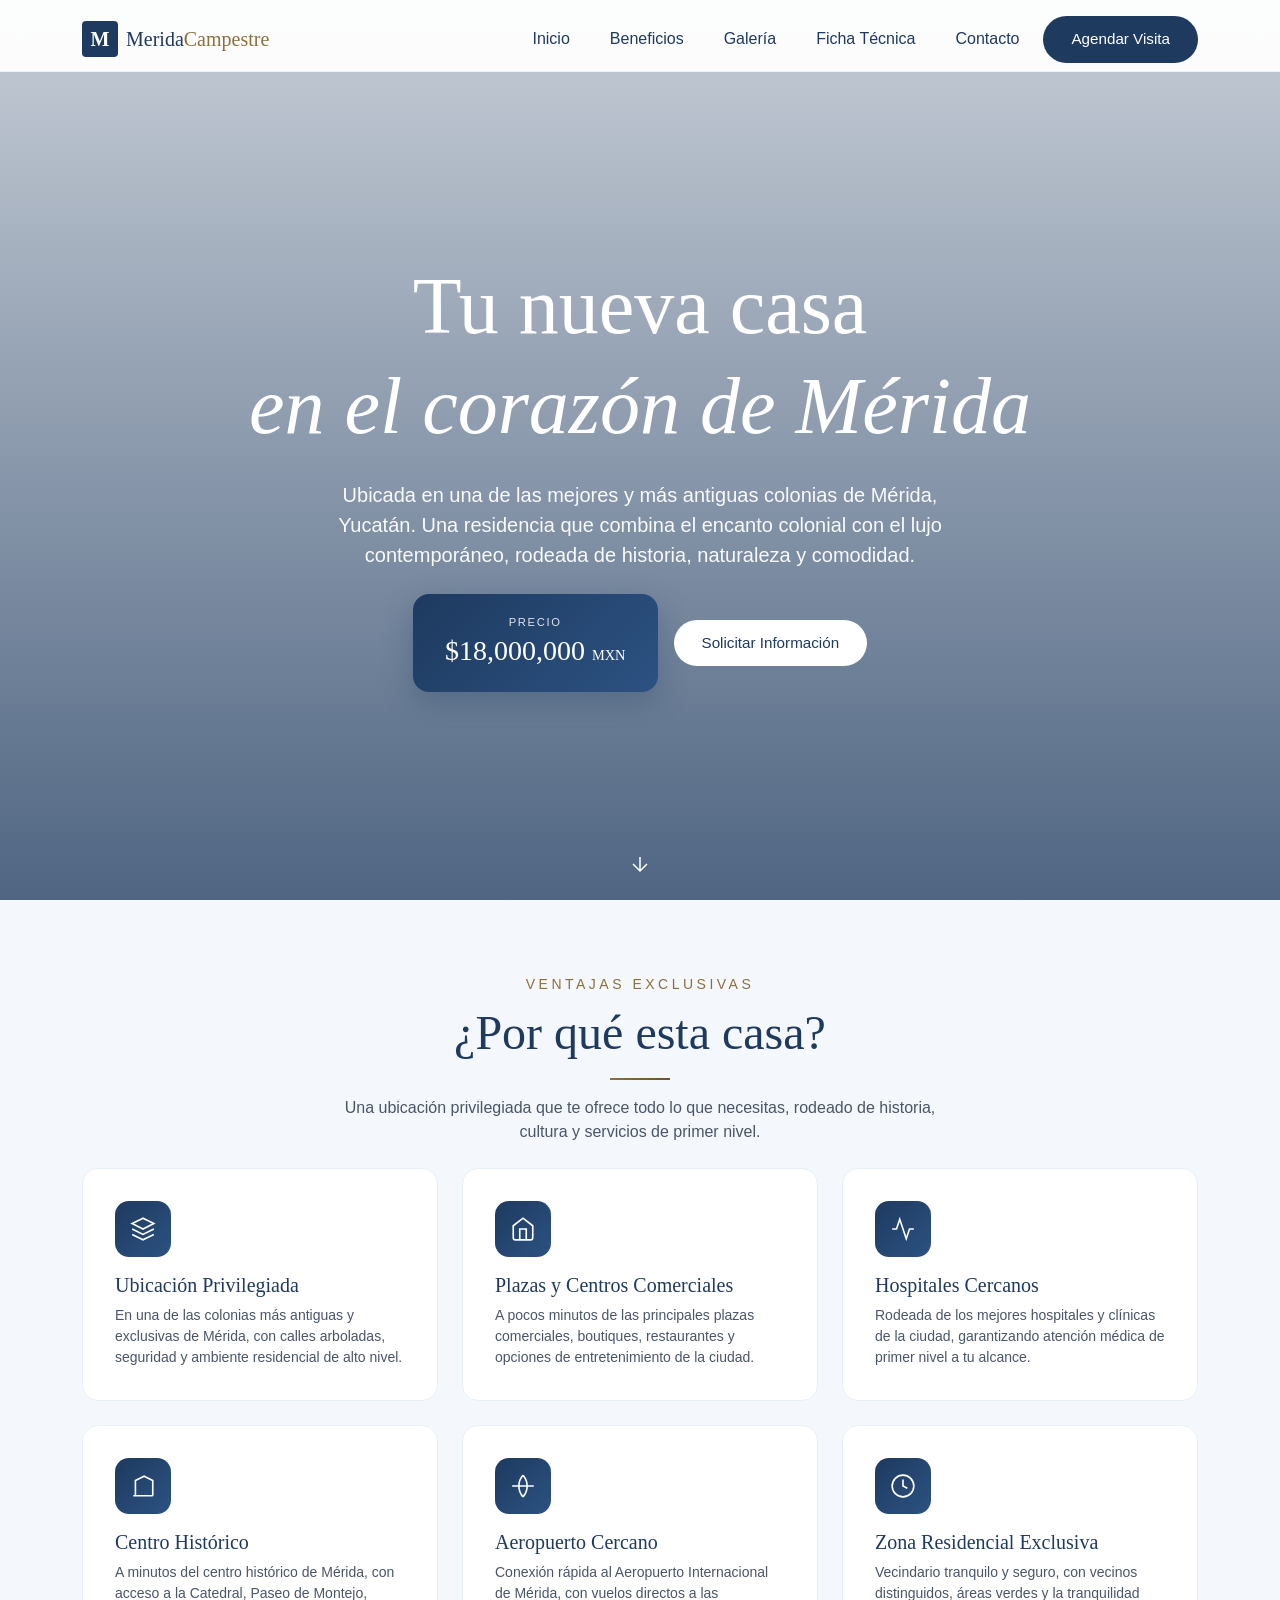
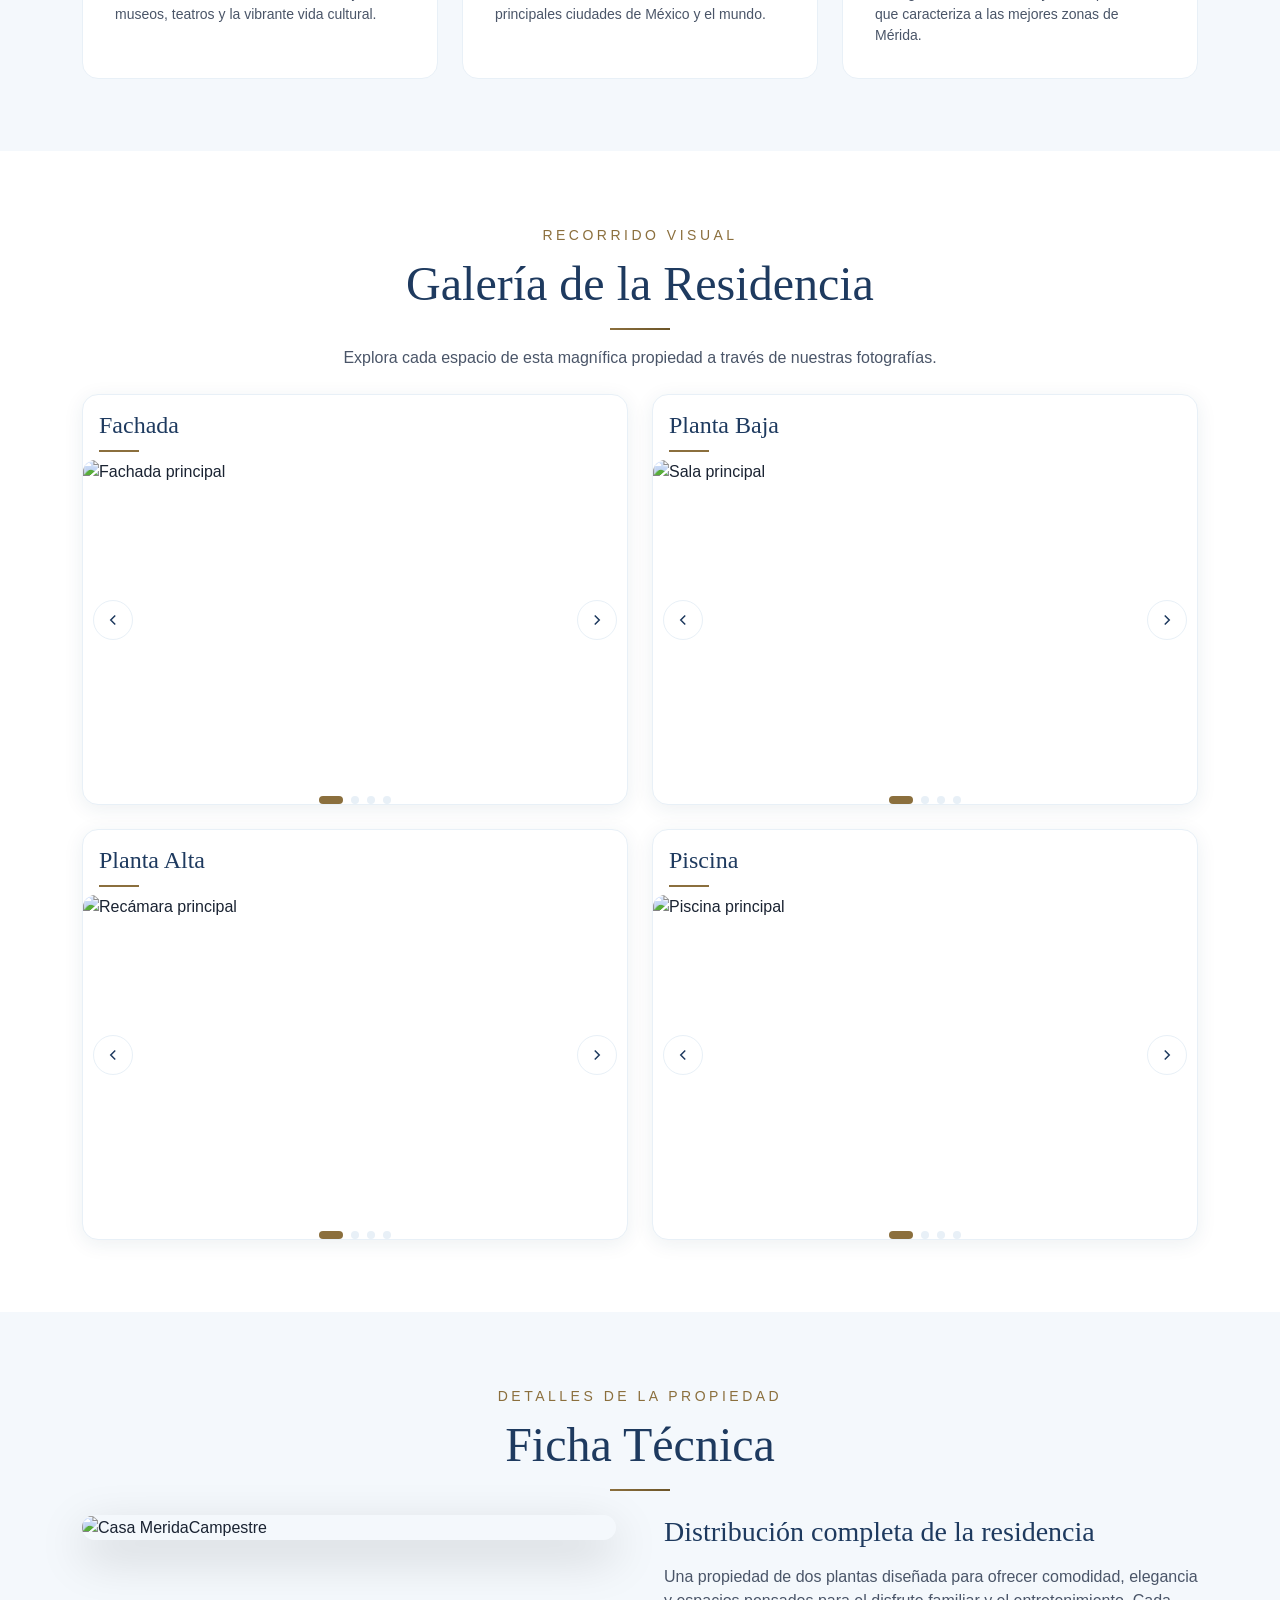
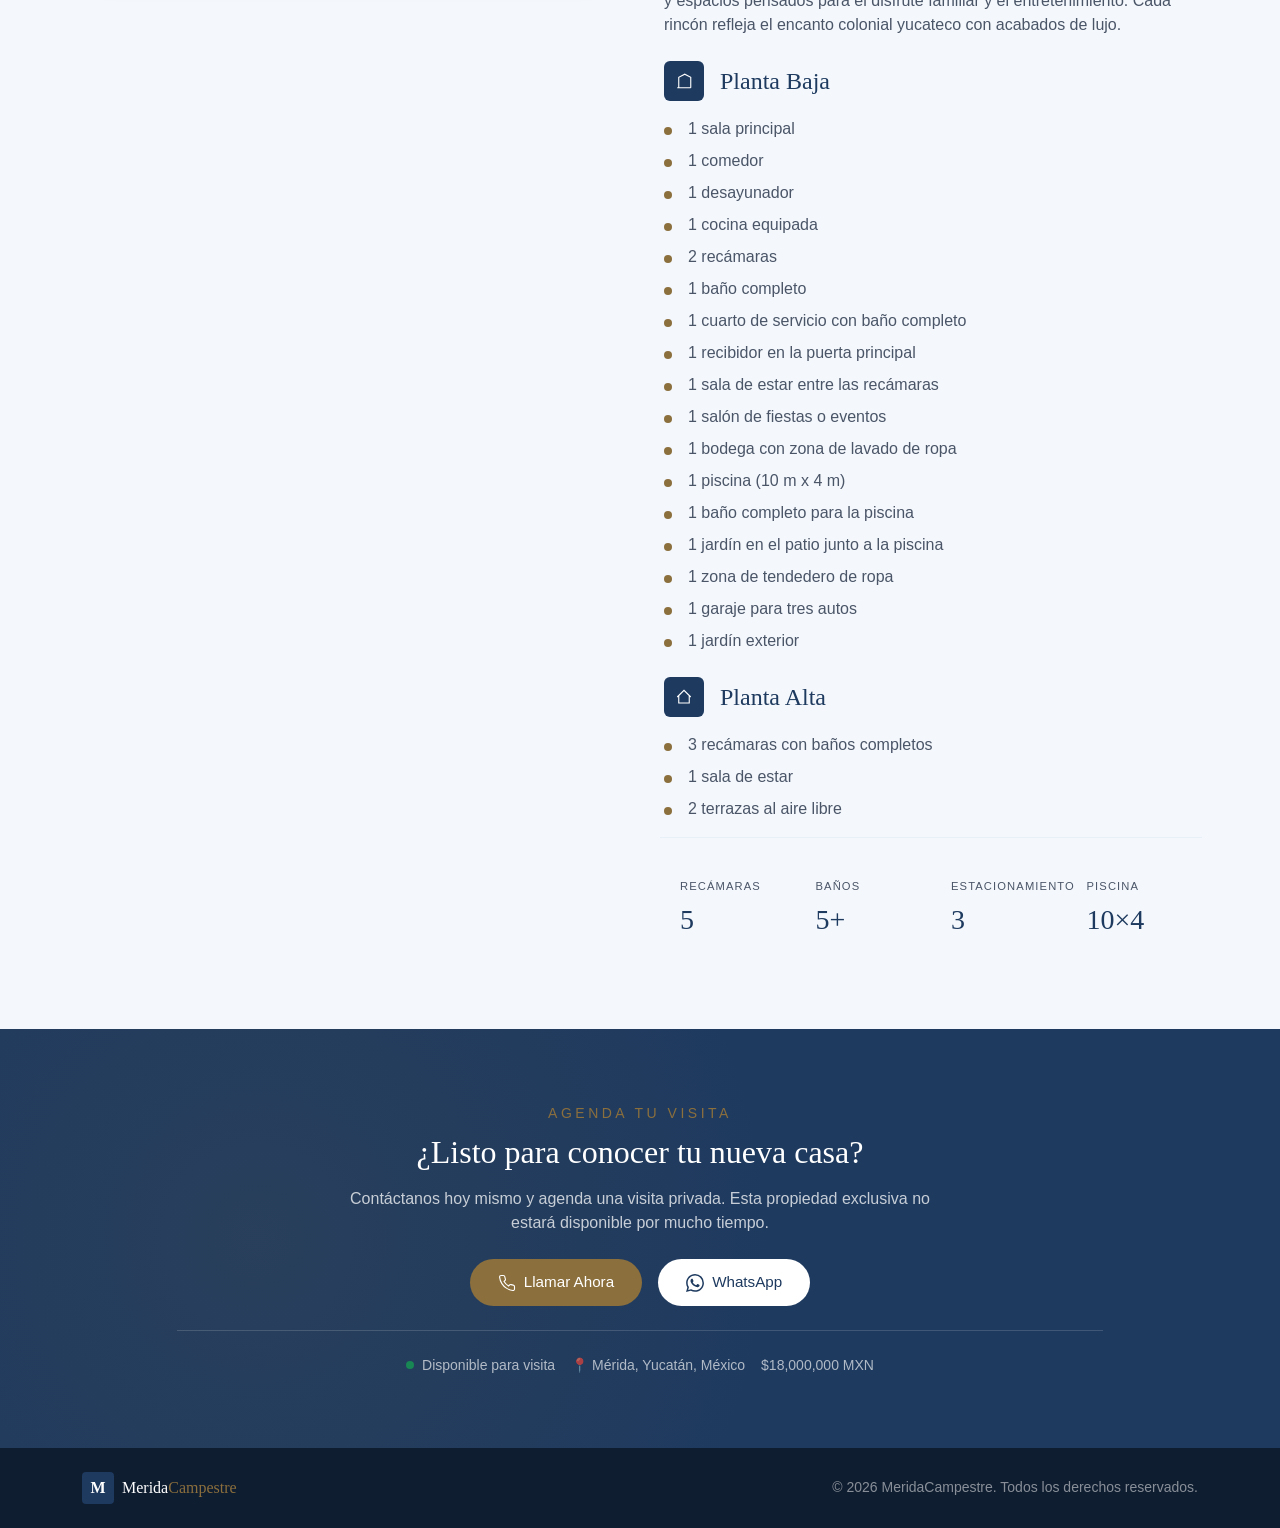
==== commit e71d5aea: "cambio total de pagina4" ====
--- a/index.html
+++ b/index.html
@@ -1,252 +1,821 @@
 <!DOCTYPE html>
 <html lang="es">
 <head>
-    <meta charset="UTF-8">
-    <meta name="viewport" content="width=device-width, initial-scale=1.0">
-    <title>Campestre — Mérida, Yucatán</title>
-    <link href="https://cdn.jsdelivr.net/npm/bootstrap@5.3.3/dist/css/bootstrap.min.css" rel="stylesheet">
-    <link href="https://fonts.googleapis.com/css2?family=Playfair+Display:wght@400;600;700&family=Inter:wght@400;500;600&display=swap" rel="stylesheet">
-   <link rel="stylesheet" href="css/styles.css">
+<meta charset="UTF-8" />
+<meta name="viewport" content="width=device-width, initial-scale=1.0, maximum-scale=5.0" />
+<meta name="theme-color" content="#1e3a5f" />
+<title>MeridaCampestre | Tu Nueva Casa en Mérida, Yucatán</title>
+<link href="https://cdn.jsdelivr.net/npm/bootstrap@5.3.2/dist/css/bootstrap.min.css" rel="stylesheet" />
+<link rel="stylesheet" href="https://cdn.jsdelivr.net/npm/@fontsource/outfit@5.0.0/300.css" />
+<link rel="stylesheet" href="https://cdn.jsdelivr.net/npm/@fontsource/outfit@5.0.0/400.css" />
+<link rel="stylesheet" href="https://cdn.jsdelivr.net/npm/@fontsource/outfit@5.0.0/500.css" />
+<link rel="stylesheet" href="https://cdn.jsdelivr.net/npm/@fontsource/cormorant-garamond@5.0.0/300.css" />
+<link rel="stylesheet" href="https://cdn.jsdelivr.net/npm/@fontsource/cormorant-garamond@5.0.0/400.css" />
+<style>
+  :root {
+    --blue-deep: #1e3a5f;
+    --blue-main: #2c5282;
+    --blue-soft: #4a6fa5;
+    --blue-light: #e8f0f7;
+    --blue-pale: #f4f8fc;
+    --gold: #8b6f3d;
+    --gold-dark: #6b5428;
+    --gold-light: #a88a55;
+    --white: #ffffff;
+    --text-dark: #1a2332;
+    --text-soft: #4a5568;
+  }
+  * { -webkit-tap-highlight-color: transparent; }
+  html { scroll-behavior: smooth; -webkit-text-size-adjust: 100%; }
+  body { 
+    font-family: 'Outfit', sans-serif; 
+    font-weight: 300; 
+    background-color: var(--white); 
+    color: var(--text-dark);
+    overflow-x: hidden;
+  }
+  .font-display { font-family: 'Cormorant Garamond', serif; font-weight: 300; }
+  .font-body { font-family: 'Outfit', sans-serif; font-weight: 300; }
+  
+  .hero-bg {
+    background-image: linear-gradient(180deg, rgba(30,58,95,0.25) 0%, rgba(30,58,95,0.78) 100%), url('https://image.qwenlm.ai/public_source/6cf25e87-b063-4405-871f-7ea7b1f51964/15c27468d-0cbf-4468-b409-e8ff5867f57d.png');
+    background-size: cover;
+    background-position: center;
+    min-height: 100vh;
+  }
+  
+  .text-blue-deep { color: var(--blue-deep) !important; }
+  .text-gold { color: var(--gold) !important; }
+  .bg-blue-deep { background-color: var(--blue-deep) !important; }
+  .bg-blue-main { background-color: var(--blue-main) !important; }
+  .bg-blue-pale { background-color: var(--blue-pale) !important; }
+  .bg-gold { background-color: var(--gold) !important; }
+  .border-gold { border-color: var(--gold) !important; }
+  .border-blue-light { border-color: var(--blue-light) !important; }
+  
+  .btn-primary-custom {
+    background-color: var(--blue-deep);
+    color: var(--white);
+    border: none;
+    padding: 12px 28px;
+    border-radius: 50px;
+    font-weight: 400;
+    font-size: 0.95rem;
+    transition: all 0.3s ease;
+    min-height: 44px;
+  }
+  .btn-primary-custom:hover, .btn-primary-custom:active { 
+    background-color: var(--blue-main); 
+    color: var(--white);
+    transform: translateY(-2px); 
+  }
+  
+  .btn-gold {
+    background-color: var(--gold);
+    color: var(--white);
+    border: none;
+    padding: 12px 28px;
+    border-radius: 50px;
+    font-weight: 400;
+    font-size: 0.95rem;
+    transition: all 0.3s ease;
+    min-height: 44px;
+  }
+  .btn-gold:hover, .btn-gold:active { 
+    background-color: var(--gold-dark); 
+    color: var(--white);
+    transform: translateY(-2px); 
+  }
+  
+  .btn-white {
+    background-color: var(--white);
+    color: var(--blue-deep);
+    border: none;
+    padding: 12px 28px;
+    border-radius: 50px;
+    font-weight: 400;
+    font-size: 0.95rem;
+    transition: all 0.3s ease;
+    min-height: 44px;
+  }
+  .btn-white:hover, .btn-white:active { 
+    background-color: var(--gold); 
+    color: var(--white);
+  }
+  
+  .card-benefit {
+    background: var(--white);
+    border: 1px solid var(--blue-light);
+    border-radius: 16px;
+    padding: 2rem;
+    transition: all 0.4s ease;
+    height: 100%;
+  }
+  .card-benefit:hover {
+    transform: translateY(-6px);
+    box-shadow: 0 20px 40px rgba(30,58,95,0.12);
+    border-color: var(--gold);
+  }
+  
+  .icon-circle {
+    background: linear-gradient(135deg, var(--blue-deep) 0%, var(--blue-main) 100%);
+    width: 56px;
+    height: 56px;
+    border-radius: 14px;
+    display: flex;
+    align-items: center;
+    justify-content: center;
+  }
+  
+  .fade-in { 
+    opacity: 0; 
+    transform: translateY(20px); 
+    transition: all 0.8s ease; 
+  }
+  .fade-in.visible { opacity: 1; transform: translateY(0); }
+  
+  .nav-blur { 
+    backdrop-filter: blur(12px); 
+    -webkit-backdrop-filter: blur(12px);
+    background: rgba(255,255,255,0.95); 
+  }
+  
+  .price-tag {
+    background: linear-gradient(135deg, var(--blue-deep) 0%, var(--blue-main) 100%);
+    box-shadow: 0 10px 30px rgba(30,58,95,0.3);
+    border-radius: 16px;
+    padding: 20px 32px;
+  }
+  
+  .divider {
+    width: 60px; height: 2px;
+    background: linear-gradient(90deg, var(--gold), var(--gold-dark));
+    margin: 0 auto;
+  }
+  
+  .scroll-indicator { animation: bounce 2s infinite; }
+  @keyframes bounce {
+    0%, 100% { transform: translateY(0); }
+    50% { transform: translateY(10px); }
+  }
+  
+  .pulse-dot { animation: pulse 2s infinite; }
+  @keyframes pulse {
+    0%, 100% { opacity: 1; }
+    50% { opacity: 0.5; }
+  }
+  
+  /* Carrusel */
+  .carousel-container { 
+    position: relative; 
+    overflow: hidden; 
+    border-radius: 12px;
+  }
+  .carousel-track {
+    display: flex;
+    transition: transform 0.6s cubic-bezier(0.4, 0, 0.2, 1);
+    touch-action: pan-y;
+  }
+  .carousel-slide { 
+    min-width: 100%; 
+    position: relative; 
+  }
+  .carousel-slide img { 
+    width: 100%; 
+    height: 100%; 
+    object-fit: cover;
+    display: block;
+  }
+  
+  .carousel-btn {
+    position: absolute;
+    top: 50%;
+    transform: translateY(-50%);
+    width: 40px;
+    height: 40px;
+    border-radius: 50%;
+    background: rgba(255,255,255,0.95);
+    border: 1px solid var(--blue-light);
+    display: flex;
+    align-items: center;
+    justify-content: center;
+    cursor: pointer;
+    transition: all 0.3s ease;
+    z-index: 10;
+    color: var(--blue-deep);
+    padding: 0;
+  }
+  .carousel-btn:hover, .carousel-btn:active {
+    background: var(--gold);
+    color: var(--white);
+    border-color: var(--gold);
+  }
+  .carousel-btn.prev { left: 10px; }
+  .carousel-btn.next { right: 10px; }
+  
+  .carousel-dots {
+    display: flex;
+    gap: 8px;
+    justify-content: center;
+    margin-top: 16px;
+  }
+  .carousel-dot {
+    width: 8px;
+    height: 8px;
+    border-radius: 50%;
+    background: var(--blue-light);
+    border: none;
+    cursor: pointer;
+    transition: all 0.3s ease;
+    padding: 0;
+  }
+  .carousel-dot.active {
+    background: var(--gold);
+    width: 24px;
+    border-radius: 4px;
+  }
+  
+  .gallery-card {
+    background: var(--white);
+    border-radius: 16px;
+    overflow: hidden;
+    box-shadow: 0 4px 20px rgba(30,58,95,0.08);
+    border: 1px solid var(--blue-light);
+    transition: all 0.4s ease;
+    height: 100%;
+  }
+  .gallery-card:hover {
+    box-shadow: 0 12px 40px rgba(30,58,95,0.15);
+    transform: translateY(-4px);
+  }
+  
+  .gallery-title {
+    position: relative;
+    padding-bottom: 12px;
+    display: inline-block;
+  }
+  .gallery-title::after {
+    content: '';
+    position: absolute;
+    bottom: 0;
+    left: 0;
+    width: 40px;
+    height: 2px;
+    background: var(--gold);
+  }
+  
+  .feature-list { list-style: none; padding-left: 0; }
+  .feature-list li {
+    position: relative;
+    padding-left: 24px;
+    margin-bottom: 8px;
+  }
+  .feature-list li::before {
+    content: '';
+    position: absolute;
+    left: 0;
+    top: 10px;
+    width: 8px;
+    height: 8px;
+    background: var(--gold);
+    border-radius: 50%;
+  }
+  
+  .stat-box {
+    padding: 16px 20px;
+  }
+  .stat-label {
+    font-size: 0.7rem;
+    text-transform: uppercase;
+    letter-spacing: 0.1em;
+    color: var(--text-soft);
+    margin-bottom: 4px;
+  }
+  .stat-value {
+    font-family: 'Cormorant Garamond', serif;
+    font-size: 1.75rem;
+    font-weight: 300;
+    color: var(--blue-deep);
+  }
+  
+  /* Mobile optimizations */
+  @media (max-width: 767.98px) {
+    .hero-bg { min-height: 100vh; }
+    .hero-title { font-size: 2.5rem !important; }
+    .section-title { font-size: 2rem !important; }
+    .price-tag { padding: 16px 24px; }
+    .carousel-container { height: 260px !important; }
+    .stat-box { padding: 12px 16px; }
+    .stat-value { font-size: 1.5rem; }
+  }
+  
+  @media (min-width: 768px) {
+    .hero-title { font-size: 4rem; }
+    .section-title { font-size: 3rem; }
+    .carousel-container { height: 320px !important; }
+  }
+  
+  @media (min-width: 992px) {
+    .hero-title { font-size: 5rem; }
+  }
+  
+  /* Safe area for iOS */
+  @supports (padding-top: env(safe-area-inset-top)) {
+    .navbar-custom {
+      padding-top: calc(1rem + env(safe-area-inset-top));
+    }
+  }
+</style>
 </head>
 <body>
 
-    <nav class="navbar navbar-expand-lg fixed-top navbar-main">
-        <div class="container">
-            <a class="brand" href="#inicio">Casa Campestre</a>
-            <button class="navbar-toggler" type="button" data-bs-toggle="collapse" data-bs-target="#menuNav">
-                <span class="navbar-toggler-icon"></span>
+<!-- Navbar -->
+<nav class="navbar navbar-expand-lg fixed-top navbar-custom nav-blur border-bottom border-blue-light">
+  <div class="container">
+    <a class="navbar-brand d-flex align-items-center gap-2" href="#inicio">
+      <div class="bg-blue-deep rounded-1 d-flex align-items-center justify-content-center" style="width:36px;height:36px;">
+        <span class="font-display text-white fw-bold" style="font-size:1.25rem;">M</span>
+      </div>
+      <span class="font-display text-blue-deep" style="font-size:1.25rem;">Merida<span class="text-gold">Campestre</span></span>
+    </a>
+    <button class="navbar-toggler border-0" type="button" data-bs-toggle="collapse" data-bs-target="#navMenu" aria-controls="navMenu" aria-expanded="false" aria-label="Toggle navigation">
+      <span class="navbar-toggler-icon"></span>
+    </button>
+    <div class="collapse navbar-collapse" id="navMenu">
+      <ul class="navbar-nav ms-auto mb-2 mb-lg-0 gap-lg-4">
+        <li class="nav-item"><a class="nav-link text-blue-deep" href="#inicio">Inicio</a></li>
+        <li class="nav-item"><a class="nav-link text-blue-deep" href="#beneficios">Beneficios</a></li>
+        <li class="nav-item"><a class="nav-link text-blue-deep" href="#galeria">Galería</a></li>
+        <li class="nav-item"><a class="nav-link text-blue-deep" href="#ficha">Ficha Técnica</a></li>
+        <li class="nav-item"><a class="nav-link text-blue-deep" href="#contacto">Contacto</a></li>
+      </ul>
+      <a href="#contacto" class="btn btn-primary-custom ms-lg-3 mt-2 mt-lg-0">Agendar Visita</a>
+    </div>
+  </div>
+</nav>
+
+<!-- Hero -->
+<section id="inicio" class="hero-bg d-flex align-items-center pt-5">
+  <div class="container py-5">
+    <div class="row justify-content-center">
+      <div class="col-12 col-lg-10 text-center text-white fade-in">
+        <h1 class="font-display hero-title fw-light lh-sm mb-4">
+          Tu nueva casa<br/>
+          <span class="text-white fst-italic">en el corazón de Mérida</span>
+        </h1>
+        <p class="lead mx-auto mb-4 px-3" style="max-width:640px; font-weight:300; opacity:0.95;">
+          Ubicada en una de las mejores y más antiguas colonias de Mérida, Yucatán. Una residencia que combina el encanto colonial con el lujo contemporáneo, rodeada de historia, naturaleza y comodidad.
+        </p>
+        <div class="d-flex flex-column flex-md-row align-items-center justify-content-center gap-3 mt-4 px-3">
+          <div class="price-tag text-white text-center">
+            <div class="small text-uppercase" style="letter-spacing:0.15em; opacity:0.85; font-size:0.7rem;">Precio</div>
+            <div class="font-display fw-light" style="font-size:1.75rem;">$18,000,000 <span style="font-size:0.9rem;">MXN</span></div>
+          </div>
+          <a href="#contacto" class="btn btn-white mt-2 mt-md-0">Solicitar Información</a>
+        </div>
+      </div>
+    </div>
+  </div>
+  <div class="position-absolute bottom-0 start-50 translate-middle-x pb-4 scroll-indicator">
+    <svg width="24" height="24" viewBox="0 0 24 24" fill="none" stroke="white" stroke-width="1.5">
+      <path d="M12 5v14M5 12l7 7 7-7"/>
+    </svg>
+  </div>
+</section>
+
+<!-- Beneficios -->
+<section id="beneficios" class="py-5 bg-blue-pale">
+  <div class="container py-4">
+    <div class="text-center mb-4 fade-in">
+      <span class="text-gold text-uppercase small fw-medium" style="letter-spacing:0.25em;">Ventajas exclusivas</span>
+      <h2 class="font-display section-title fw-light text-blue-deep mt-2 mb-3">¿Por qué esta casa?</h2>
+      <div class="divider mb-3"></div>
+      <p class="text-soft mx-auto" style="max-width:600px; color:var(--text-soft); font-weight:300;">Una ubicación privilegiada que te ofrece todo lo que necesitas, rodeado de historia, cultura y servicios de primer nivel.</p>
+    </div>
+
+    <div class="row g-3 g-md-4">
+      <div class="col-12 col-md-6 col-lg-4 fade-in">
+        <div class="card-benefit">
+          <div class="icon-circle mb-3">
+            <svg width="26" height="26" viewBox="0 0 24 24" fill="none" stroke="white" stroke-width="1.5"><path d="M12 2L2 7l10 5 10-5-10-5zM2 12l10 5 10-5M2 17l10 5 10-5"/></svg>
+          </div>
+          <h3 class="font-display fw-medium text-blue-deep mb-2" style="font-size:1.25rem;">Ubicación Privilegiada</h3>
+          <p class="mb-0 small" style="color:var(--text-soft); font-weight:300;">En una de las colonias más antiguas y exclusivas de Mérida, con calles arboladas, seguridad y ambiente residencial de alto nivel.</p>
+        </div>
+      </div>
+
+      <div class="col-12 col-md-6 col-lg-4 fade-in">
+        <div class="card-benefit">
+          <div class="icon-circle mb-3">
+            <svg width="26" height="26" viewBox="0 0 24 24" fill="none" stroke="white" stroke-width="1.5"><path d="M3 9l9-7 9 7v11a2 2 0 01-2 2H5a2 2 0 01-2-2z"/><polyline points="9 22 9 12 15 12 15 22"/></svg>
+          </div>
+          <h3 class="font-display fw-medium text-blue-deep mb-2" style="font-size:1.25rem;">Plazas y Centros Comerciales</h3>
+          <p class="mb-0 small" style="color:var(--text-soft); font-weight:300;">A pocos minutos de las principales plazas comerciales, boutiques, restaurantes y opciones de entretenimiento de la ciudad.</p>
+        </div>
+      </div>
+
+      <div class="col-12 col-md-6 col-lg-4 fade-in">
+        <div class="card-benefit">
+          <div class="icon-circle mb-3">
+            <svg width="26" height="26" viewBox="0 0 24 24" fill="none" stroke="white" stroke-width="1.5"><path d="M22 12h-4l-3 9L9 3l-3 9H2"/></svg>
+          </div>
+          <h3 class="font-display fw-medium text-blue-deep mb-2" style="font-size:1.25rem;">Hospitales Cercanos</h3>
+          <p class="mb-0 small" style="color:var(--text-soft); font-weight:300;">Rodeada de los mejores hospitales y clínicas de la ciudad, garantizando atención médica de primer nivel a tu alcance.</p>
+        </div>
+      </div>
+
+      <div class="col-12 col-md-6 col-lg-4 fade-in">
+        <div class="card-benefit">
+          <div class="icon-circle mb-3">
+            <svg width="26" height="26" viewBox="0 0 24 24" fill="none" stroke="white" stroke-width="1.5"><path d="M3 21h18M5 21V7l8-4 8 4v14M9 9h.01M9 12h.01M9 15h.01M9 18h.01M15 9h.01M15 12h.01M15 15h.01M15 18h.01"/></svg>
+          </div>
+          <h3 class="font-display fw-medium text-blue-deep mb-2" style="font-size:1.25rem;">Centro Histórico</h3>
+          <p class="mb-0 small" style="color:var(--text-soft); font-weight:300;">A minutos del centro histórico de Mérida, con acceso a la Catedral, Paseo de Montejo, museos, teatros y la vibrante vida cultural.</p>
+        </div>
+      </div>
+
+      <div class="col-12 col-md-6 col-lg-4 fade-in">
+        <div class="card-benefit">
+          <div class="icon-circle mb-3">
+            <svg width="26" height="26" viewBox="0 0 24 24" fill="none" stroke="white" stroke-width="1.5"><path d="M2 12h20M12 2a15 15 0 010 20M12 2a15 15 0 000 20"/></svg>
+          </div>
+          <h3 class="font-display fw-medium text-blue-deep mb-2" style="font-size:1.25rem;">Aeropuerto Cercano</h3>
+          <p class="mb-0 small" style="color:var(--text-soft); font-weight:300;">Conexión rápida al Aeropuerto Internacional de Mérida, con vuelos directos a las principales ciudades de México y el mundo.</p>
+        </div>
+      </div>
+
+      <div class="col-12 col-md-6 col-lg-4 fade-in">
+        <div class="card-benefit">
+          <div class="icon-circle mb-3">
+            <svg width="26" height="26" viewBox="0 0 24 24" fill="none" stroke="white" stroke-width="1.5"><circle cx="12" cy="12" r="10"/><path d="M12 6v6l4 2"/></svg>
+          </div>
+          <h3 class="font-display fw-medium text-blue-deep mb-2" style="font-size:1.25rem;">Zona Residencial Exclusiva</h3>
+          <p class="mb-0 small" style="color:var(--text-soft); font-weight:300;">Vecindario tranquilo y seguro, con vecinos distinguidos, áreas verdes y la tranquilidad que caracteriza a las mejores zonas de Mérida.</p>
+        </div>
+      </div>
+    </div>
+  </div>
+</section>
+
+<!-- Galería -->
+<section id="galeria" class="py-5 bg-white">
+  <div class="container py-4">
+    <div class="text-center mb-4 fade-in">
+      <span class="text-gold text-uppercase small fw-medium" style="letter-spacing:0.25em;">Recorrido visual</span>
+      <h2 class="font-display section-title fw-light text-blue-deep mt-2 mb-3">Galería de la Residencia</h2>
+      <div class="divider mb-3"></div>
+      <p class="mx-auto" style="max-width:600px; color:var(--text-soft); font-weight:300;">Explora cada espacio de esta magnífica propiedad a través de nuestras fotografías.</p>
+    </div>
+
+    <div class="row g-4">
+      <!-- Carrusel Fachada -->
+      <div class="col-12 col-md-6 fade-in">
+        <div class="gallery-card" data-carousel="fachada">
+          <div class="p-3 pb-2">
+            <h3 class="gallery-title font-display fw-medium text-blue-deep mb-0" style="font-size:1.5rem;">Fachada</h3>
+          </div>
+          <div class="carousel-container" style="height:280px;">
+            <div class="carousel-track">
+              <div class="carousel-slide"><img src="https://image.qwenlm.ai/public_source/6cf25e87-b063-4405-871f-7ea7b1f51964/15c27468d-0cbf-4468-b409-e8ff5867f57d.png" alt="Fachada principal"/></div>
+              <div class="carousel-slide"><img src="https://image.qwenlm.ai/public_source/6cf25e87-b063-4405-871f-7ea7b1f51964/126bfcdab-4846-4639-afaf-2ef0e5b409d6.png" alt="Vista lateral fachada"/></div>
+              <div class="carousel-slide"><img src="https://image.qwenlm.ai/public_source/6cf25e87-b063-4405-871f-7ea7b1f51964/100034839-eeef-45ba-b4b7-31b2bdbad37e.png" alt="Arcos coloniales"/></div>
+              <div class="carousel-slide"><img src="https://image.qwenlm.ai/public_source/6cf25e87-b063-4405-871f-7ea7b1f51964/1ff01d74d-fbe4-4ddf-8244-6b77a6b35e38.png" alt="Puerta principal"/></div>
+            </div>
+            <button class="carousel-btn prev" aria-label="Anterior">
+              <svg width="18" height="18" viewBox="0 0 24 24" fill="none" stroke="currentColor" stroke-width="2"><polyline points="15 18 9 12 15 6"/></svg>
             </button>
-            <div class="collapse navbar-collapse" id="menuNav">
-                <ul class="navbar-nav mx-auto">
-                    <li class="nav-item"><a class="nav-link nav-link-custom" href="assets/pages/galeria.html    "></a></li>
-                    <li class="nav-item"><a class="nav-link nav-link-custom" href="#ubicacion" ></a></li>
-                    <li class="nav-item"><a class="nav-link nav-link-custom" href="#contacto"  ></a></li>
-                </ul>
-                <div class="d-flex gap-2 mt-2 mt-lg-0 justify-content-center">
-                    <button class="lang-btn active" id="btn-es" onclick="cambiarIdioma('es')">ES</button>
-                    <button class="lang-btn" id="btn-en" onclick="cambiarIdioma('en')">EN</button>
-                </div>
+            <button class="carousel-btn next" aria-label="Siguiente">
+              <svg width="18" height="18" viewBox="0 0 24 24" fill="none" stroke="currentColor" stroke-width="2"><polyline points="9 18 15 12 9 6"/></svg>
+            </button>
+          </div>
+          <div class="carousel-dots"></div>
+        </div>
+      </div>
+
+      <!-- Carrusel Planta Baja -->
+      <div class="col-12 col-md-6 fade-in">
+        <div class="gallery-card" data-carousel="planta-baja">
+          <div class="p-3 pb-2">
+            <h3 class="gallery-title font-display fw-medium text-blue-deep mb-0" style="font-size:1.5rem;">Planta Baja</h3>
+          </div>
+          <div class="carousel-container" style="height:280px;">
+            <div class="carousel-track">
+              <div class="carousel-slide"><img src="https://image.qwenlm.ai/public_source/6cf25e87-b063-4405-871f-7ea7b1f51964/1a5f6a724-3ea6-49c6-a9bf-1ae55ea96deb.png" alt="Sala principal"/></div>
+              <div class="carousel-slide"><img src="https://image.qwenlm.ai/public_source/6cf25e87-b063-4405-871f-7ea7b1f51964/11d38e09c-4975-4562-b189-1c02d6938e70.png" alt="Comedor"/></div>
+              <div class="carousel-slide"><img src="https://image.qwenlm.ai/public_source/6cf25e87-b063-4405-871f-7ea7b1f51964/1e7f99668-9d91-4ed8-82b8-17533c68109e.png" alt="Sala colonial"/></div>
+              <div class="carousel-slide"><img src="https://image.qwenlm.ai/public_source/6cf25e87-b063-4405-871f-7ea7b1f51964/1cfab516c-1e92-446c-a0c2-88cd7bad1d23.png" alt="Comedor elegante"/></div>
             </div>
-        </div>
-    </nav>
-
-    <section id="inicio" class="hero">
-        <img class="hero-bg" src="assets/img/fachada/fachada2.png" alt="Casa">
-        <div class="container">
-            <div class="row">
-                <div class="col-lg-8">
-                    <div class="hero-texto">
-                        <div class="hero-badge"><span class="punto"></span> <span data-i18n="badge">Disponible</span></div>
-                        <h1 class="hero-titulo"><span data-i18n="hero_1">Tu nuevo hogar en</span><br><span data-i18n="hero_2"><span>Mérida, Yucatán</span></span></h1>
-                        <p class="hero-sub" data-i18n="hero_sub">Casa con acabados de primera en una de las colonias más antiguas, céntricas y tranquilas de Mérida.</p>
-                        <div class="hero-precio">$18,000,000 <small>MXN</small></div>
-                    </div>
-                </div>
+            <button class="carousel-btn prev" aria-label="Anterior">
+              <svg width="18" height="18" viewBox="0 0 24 24" fill="none" stroke="currentColor" stroke-width="2"><polyline points="15 18 9 12 15 6"/></svg>
+            </button>
+            <button class="carousel-btn next" aria-label="Siguiente">
+              <svg width="18" height="18" viewBox="0 0 24 24" fill="none" stroke="currentColor" stroke-width="2"><polyline points="9 18 15 12 9 6"/></svg>
+            </button>
+          </div>
+          <div class="carousel-dots"></div>
+        </div>
+      </div>
+
+      <!-- Carrusel Planta Alta -->
+      <div class="col-12 col-md-6 fade-in">
+        <div class="gallery-card" data-carousel="planta-alta">
+          <div class="p-3 pb-2">
+            <h3 class="gallery-title font-display fw-medium text-blue-deep mb-0" style="font-size:1.5rem;">Planta Alta</h3>
+          </div>
+          <div class="carousel-container" style="height:280px;">
+            <div class="carousel-track">
+              <div class="carousel-slide"><img src="https://image.qwenlm.ai/public_source/6cf25e87-b063-4405-871f-7ea7b1f51964/1b217d288-0f80-4c1b-a7b8-0789a6beccb5.png" alt="Recámara principal"/></div>
+              <div class="carousel-slide"><img src="https://image.qwenlm.ai/public_source/6cf25e87-b063-4405-871f-7ea7b1f51964/1ee449953-d722-41d8-9f8a-7a659f9c7177.png" alt="Terraza"/></div>
+              <div class="carousel-slide"><img src="https://image.qwenlm.ai/public_source/6cf25e87-b063-4405-871f-7ea7b1f51964/1056dcb8a-e84e-4a4b-91f7-32ff60009730.png" alt="Recámara elegante"/></div>
+              <div class="carousel-slide"><img src="https://image.qwenlm.ai/public_source/6cf25e87-b063-4405-871f-7ea7b1f51964/1abf54109-be75-4872-bdb5-36389d3d8fb7.png" alt="Terraza con vista"/></div>
             </div>
-        </div>
-    </section>
-
-    <section class="py-5">
-        <div class="container">
-            <div class="text-center mb-5">
-                <h2 class="mb-3" data-i18n="ventajas_titulo">¿Por qué esta casa?</h2>
-                <p class="text-muted" data-i18n="ventajas_sub">Ubicada estratégicamente en el corazón de Mérida</p>
+            <button class="carousel-btn prev" aria-label="Anterior">
+              <svg width="18" height="18" viewBox="0 0 24 24" fill="none" stroke="currentColor" stroke-width="2"><polyline points="15 18 9 12 15 6"/></svg>
+            </button>
+            <button class="carousel-btn next" aria-label="Siguiente">
+              <svg width="18" height="18" viewBox="0 0 24 24" fill="none" stroke="currentColor" stroke-width="2"><polyline points="9 18 15 12 9 6"/></svg>
+            </button>
+          </div>
+          <div class="carousel-dots"></div>
+        </div>
+      </div>
+
+      <!-- Carrusel Piscina -->
+      <div class="col-12 col-md-6 fade-in">
+        <div class="gallery-card" data-carousel="piscina">
+          <div class="p-3 pb-2">
+            <h3 class="gallery-title font-display fw-medium text-blue-deep mb-0" style="font-size:1.5rem;">Piscina</h3>
+          </div>
+          <div class="carousel-container" style="height:280px;">
+            <div class="carousel-track">
+              <div class="carousel-slide"><img src="https://image.qwenlm.ai/public_source/6cf25e87-b063-4405-871f-7ea7b1f51964/1074c330f-1849-46fe-a382-dfb9783c7acd.png" alt="Piscina principal"/></div>
+              <div class="carousel-slide"><img src="https://image.qwenlm.ai/public_source/6cf25e87-b063-4405-871f-7ea7b1f51964/105525ad1-aac9-4996-a90e-87d38f7a4b4a.png" alt="Piscina al atardecer"/></div>
+              <div class="carousel-slide"><img src="https://image.qwenlm.ai/public_source/6cf25e87-b063-4405-871f-7ea7b1f51964/14187fde4-a6ba-44ce-b559-d8359eb55f0a.png" alt="Piscina tropical"/></div>
+              <div class="carousel-slide"><img src="https://image.qwenlm.ai/public_source/6cf25e87-b063-4405-871f-7ea7b1f51964/1e5f15a63-1e37-4c7e-bc61-0e4da4837daa.png" alt="Piscina al atardecer"/></div>
             </div>
-            <div class="row g-4">
-                <div class="col-md-4"><div class="pro-card"><svg class="pro-icono" viewBox="0 0 24 24" fill="none" stroke="currentColor" stroke-width="1.5" stroke-linecap="round" stroke-linejoin="round"><path d="M3 9l9-7 9 7v11a2 2 0 0 1-2 2H5a2 2 0 0 1-2-2z"/><polyline points="9 22 9 12 15 12 15 22"/></svg><h3 data-i18n="v1_titulo">Zona Residencial Premium</h3><p data-i18n="v1_desc">Colonia tranquila, segura y con amplio sentido de comunidad.</p></div></div>
-                <div class="col-md-4"><div class="pro-card"><svg class="pro-icono" viewBox="0 0 24 24" fill="none" stroke="currentColor" stroke-width="1.5" stroke-linecap="round" stroke-linejoin="round"><rect x="2" y="3" width="20" height="14" rx="2"/><path d="M8 21h8"/><path d="M12 17v4"/><path d="M7 8h4"/><path d="M7 12h10"/></svg><h3 data-i18n="v2_titulo">Plazas Comerciales</h3><p data-i18n="v2_desc">Cerca de Galerías Mérida, La Isla y diversas plazas.</p></div></div>
-                <div class="col-md-4"><div class="pro-card"><svg class="pro-icono" viewBox="0 0 24 24" fill="none" stroke="currentColor" stroke-width="1.5" stroke-linecap="round" stroke-linejoin="round"><path d="M22 12H6"/><path d="M22 12v8a2 2 0 0 1-2 2H4a2 2 0 0 1-2-2v-2"/><path d="M4 12v-8a2 2 0 0 1 2-2h4l2 3h10"/></svg><h3 data-i18n="v3_titulo">Hospitales y Clínicas</h3><p data-i18n="v3_desc">A minutos de Star Médica.</p></div></div>
-                <div class="col-md-4"><div class="pro-card"><svg class="pro-icono" viewBox="0 0 24 24" fill="none" stroke="currentColor" stroke-width="1.5" stroke-linecap="round" stroke-linejoin="round"><rect x="2" y="2" width="20" height="20" rx="2"/><path d="M8 6h8"/><path d="M8 10h5"/><path d="M7 16l4-4 4 4"/></svg><h3 data-i18n="v4_titulo">Cines y Entretenimiento</h3><p data-i18n="v4_desc">Cinépolis y Cinemex a pocos minutos.</p></div></div>
-                <div class="col-md-4"><div class="pro-card"><svg class="pro-icono" viewBox="0 0 24 24" fill="none" stroke="currentColor" stroke-width="1.5" stroke-linecap="round" stroke-linejoin="round"><path d="M4 15s1-1 4-1 5 2 8 2 4-1 4-1V3s-1 1-4 1-5-2-8-2-4 1-4 1z"/><line x1="4" y1="22" x2="4" y2="15"/></svg><h3 data-i18n="v5_titulo">Servicios Completos</h3><p data-i18n="v5_desc">Supermercados, escuelas, bancos y farmacias cerca.</p></div></div>
-                <div class="col-md-4"><div class="pro-card"><svg class="pro-icono" viewBox="0 0 24 24" fill="none" stroke="currentColor" stroke-width="1.5" stroke-linecap="round" stroke-linejoin="round"><circle cx="12" cy="12" r="10"/><path d="M12 6v6l4 2"/></svg><h3 data-i18n="v6_titulo">Inversión Segura</h3><p data-i18n="v6_desc">Mérida tiene la mayor plusvalía en México.</p></div></div>
+            <button class="carousel-btn prev" aria-label="Anterior">
+              <svg width="18" height="18" viewBox="0 0 24 24" fill="none" stroke="currentColor" stroke-width="2"><polyline points="15 18 9 12 15 6"/></svg>
+            </button>
+            <button class="carousel-btn next" aria-label="Siguiente">
+              <svg width="18" height="18" viewBox="0 0 24 24" fill="none" stroke="currentColor" stroke-width="2"><polyline points="9 18 15 12 9 6"/></svg>
+            </button>
+          </div>
+          <div class="carousel-dots"></div>
+        </div>
+      </div>
+    </div>
+  </div>
+</section>
+
+<!-- Ficha Técnica -->
+<section id="ficha" class="py-5 bg-blue-pale">
+  <div class="container py-4">
+    <div class="text-center mb-4 fade-in">
+      <span class="text-gold text-uppercase small fw-medium" style="letter-spacing:0.25em;">Detalles de la propiedad</span>
+      <h2 class="font-display section-title fw-light text-blue-deep mt-2 mb-3">Ficha Técnica</h2>
+      <div class="divider"></div>
+    </div>
+
+    <div class="row g-4 g-lg-5 align-items-start">
+      <!-- Imagen -->
+      <div class="col-12 col-lg-6 fade-in">
+        <div class="position-relative">
+          <div class="rounded-4 overflow-hidden shadow-lg">
+            <img src="https://image.qwenlm.ai/public_source/6cf25e87-b063-4405-871f-7ea7b1f51964/126bfcdab-4846-4639-afaf-2ef0e5b409d6.png" alt="Casa MeridaCampestre" class="w-100" style="height:auto; max-height:500px; object-fit:cover;"/>
+          </div>
+        </div>
+      </div>
+
+      <!-- Descripción -->
+      <div class="col-12 col-lg-6 fade-in">
+        <h3 class="font-display fw-light text-blue-deep mb-3" style="font-size:1.75rem;">Distribución completa de la residencia</h3>
+        <p class="mb-4" style="color:var(--text-soft); font-weight:300;">
+          Una propiedad de dos plantas diseñada para ofrecer comodidad, elegancia y espacios pensados para el disfrute familiar y el entretenimiento. Cada rincón refleja el encanto colonial yucateco con acabados de lujo.
+        </p>
+
+        <div class="mb-4">
+          <div class="d-flex align-items-center gap-3 mb-3">
+            <div class="bg-blue-deep rounded-2 d-flex align-items-center justify-content-center" style="width:40px;height:40px;">
+              <svg width="18" height="18" viewBox="0 0 24 24" fill="none" stroke="white" stroke-width="1.5"><path d="M3 21h18M5 21V7l8-4 8 4v14"/></svg>
             </div>
-        </div>
-    </section>
-
-    <section class="py-5 bg-light">
-        <div class="container">
-            <div class="row align-items-center g-4">
-                <div class="col-lg-6"><img src="assets/img/fachada/fachada1.png" class="img-fluid rounded" alt="Colonia"></div>
-                <div class="col-lg-6">
-                    <h2 class="mb-3" data-i18n="colonia_titulo">Colonia Histórica y Céntrica</h2>
-                    <p class="text-muted" data-i18n="colonia_p1">Una de las colonias con más historia y tradición de Mérida. Barrio tranquilo, seguro y lleno de encanto.</p>
-                    <p class="text-muted mb-4" data-i18n="colonia_p2">A minutos del Centro Histórico, Paseo de Montejo y los mejores restaurantes.</p>
-                    <div class="row g-3">
-                        <div class="col-6"><div class="p-3 bg-white rounded border"><h5 class="mb-1" style="color:var(--azul)">10 min</h5><small class="text-muted" data-i18n="colonia_c1">Centro Histórico</small></div></div>
-                        <div class="col-6"><div class="p-3 bg-white rounded border"><h5 class="mb-1" style="color:var(--azul)">2 min</h5><small class="text-muted" data-i18n="colonia_c2">Paseo de Montejo</small></div></div>
-                        <div class="col-6"><div class="p-3 bg-white rounded border"><h5 class="mb-1" style="color:var(--azul)">5 min</h5><small class="text-muted" data-i18n="colonia_c3">Plazas</small></div></div>
-                        <div class="col-6"><div class="p-3 bg-white rounded border"><h5 class="mb-1" style="color:var(--azul)">25 min</h5><small class="text-muted" data-i18n="colonia_c4">Aeropuerto</small></div></div>
-                    </div>
-                </div>
+            <h4 class="font-display fw-medium text-blue-deep mb-0" style="font-size:1.5rem;">Planta Baja</h4>
+          </div>
+          <ul class="feature-list" style="color:var(--text-soft); font-weight:300;">
+            <li>1 sala principal</li>
+            <li>1 comedor</li>
+            <li>1 desayunador</li>
+            <li>1 cocina equipada</li>
+            <li>2 recámaras</li>
+            <li>1 baño completo</li>
+            <li>1 cuarto de servicio con baño completo</li>
+            <li>1 recibidor en la puerta principal</li>
+            <li>1 sala de estar entre las recámaras</li>
+            <li>1 salón de fiestas o eventos</li>
+            <li>1 bodega con zona de lavado de ropa</li>
+            <li>1 piscina (10 m x 4 m)</li>
+            <li>1 baño completo para la piscina</li>
+            <li>1 jardín en el patio junto a la piscina</li>
+            <li>1 zona de tendedero de ropa</li>
+            <li>1 garaje para tres autos</li>
+            <li>1 jardín exterior</li>
+          </ul>
+        </div>
+
+        <div class="mb-4">
+          <div class="d-flex align-items-center gap-3 mb-3">
+            <div class="bg-blue-deep rounded-2 d-flex align-items-center justify-content-center" style="width:40px;height:40px;">
+              <svg width="18" height="18" viewBox="0 0 24 24" fill="none" stroke="white" stroke-width="1.5"><path d="M3 12l9-9 9 9M5 10v10h14V10"/></svg>
             </div>
-        </div>
-    </section>
-
-    <section id="galeria" class="py-5">
-        <div class="container">
-            <div class="text-center mb-5">
-                <h2 class="mb-3" data-i18n="galeria_titulo">Galería de Fotos</h2>
-                <p class="text-muted" data-i18n="galeria_sub">Conoce cada rincón de la propiedad</p>
-            </div>
-            <div class="row g-3 mb-4">
-                <div class="col-6 col-md-3"><img src="assets/img/sala y recibidor/salaprincioal.png" class="galeria-img" alt="1"></div>
-                <div class="col-6 col-md-3"><img src="assets/img/comedor principal/comedorPrincipal1.png" class="galeria-img" alt="2"></div>
-                <div class="col-6 col-md-3"><img src="assets/img/cocina/cocina2.png" class="galeria-img" alt="3"></div>
-                <div class="col-6 col-md-3"><img src="assets/img/cuartoprincipal/cuartoPrincipal.jpeg" class="galeria-img" alt="4"></div>
-            </div>
-            <h3 class="text-center mb-4" data-i18n="galeria_carrusel_titulo"></h3>
-            <div id="carousel1" class="carousel slide" data-bs-ride="carousel">
-                <div class="carousel-indicators">
-                    <button type="button" data-bs-target="#carousel1" data-bs-slide-to="0" class="active"></button>
-                    <button type="button" data-bs-target="#carousel1" data-bs-slide-to="1"></button>
-                    <button type="button" data-bs-target="#carousel1" data-bs-slide-to="2"></button>
-                    <button type="button" data-bs-target="#carousel1" data-bs-slide-to="3"></button>
-                </div>
-                <div class="carousel-inner rounded">
-                    <div class="carousel-item active"><img src="assets/img/garage/GARAGE4.png" class="d-block w-100" alt="1"></div>
-                    <div class="carousel-item"><img src="assets/img/fachada/fachada1.png" class="d-block w-100" alt="2"></div>
-                    <div class="carousel-item"><img src="assets/img/alberca/piscina2.png" class="d-block w-100" alt="3"></div>
-                    <div class="carousel-item"><img src="assets/img/terraza exterior/terrazaexterior1.png" class="d-block w-100" alt="4"></div>
-                </div>
-                <button class="carousel-control-prev" type="button" data-bs-target="#carousel1" data-bs-slide="prev"><span class="carousel-control-prev-icon"></span></button>
-                <button class="carousel-control-next" type="button" data-bs-target="#carousel1" data-bs-slide="next"><span class="carousel-control-next-icon"></span></button>
-            </div>
-        </div>
-    </section>
-
-    <section id="ubicacion" class="py-5 bg-light">
-        <div class="container">
-            <div class="text-center mb-5">
-                <h2 class="mb-3" data-i18n="ubicacion_titulo">Ubicación Privilegiada</h2>
-                <p class="text-muted" data-i18n="ubicacion_sub">En el corazón de Mérida</p>
-            </div>
-            <div class="row g-4 mb-5">
-                <div class="col-md-6"><div class="pro-card h-100"><svg class="pro-icono" viewBox="0 0 24 24" fill="none" stroke="currentColor" stroke-width="1.5" stroke-linecap="round" stroke-linejoin="round"><path d="M21 10c0 7-9 13-9 13s-9-6-9-13a9 9 0 0 1 18 0z"/><circle cx="12" cy="10" r="3"/></svg><h3 data-i18n="ubi_colonia_titulo">Colonia Céntrica e Histórica</h3><p data-i18n="ubi_colonia_desc">Una de las colonias más antiguas y tranquilas de Mérida con calles arboladas.</p></div></div>
-                <div class="col-md-6"><div class="pro-card h-100"><svg class="pro-icono" viewBox="0 0 24 24" fill="none" stroke="currentColor" stroke-width="1.5" stroke-linecap="round" stroke-linejoin="round"><circle cx="12" cy="12" r="10"/><line x1="2" y1="12" x2="22" y2="12"/><path d="M12 2a15.3 15.3 0 0 1 4 10 15.3 15.3 0 0 1-4 10 15.3 15.3 0 0 1-4-10 15.3 15.3 0 0 1 4-10z"/></svg><h3 data-i18n="ubi_conexion_titulo">Excelente Conectividad</h3><p data-i18n="ubi_conexion_desc">Fácil acceso a las principales avenidas. 20 min del aeropuerto.</p></div></div>
-            </div>
-            <div class="row g-3">
-                <div class="col-6 col-md-3"><div class="p-3 bg-white rounded border text-center"><h5 style="color:var(--azul)">10 min</h5><small class="text-muted" data-i18n="ubi_c1">Centro Histórico</small></div></div>
-                <div class="col-6 col-md-3"><div class="p-3 bg-white rounded border text-center"><h5 style="color:var(--azul)">2 min</h5><small class="text-muted" data-i18n="ubi_c2">Paseo de Montejo</small></div></div>
-                <div class="col-6 col-md-3"><div class="p-3 bg-white rounded border text-center"><h5 style="color:var(--azul)">5 min</h5><small class="text-muted" data-i18n="ubi_c3">Plazas</small></div></div>
-                <div class="col-6 col-md-3"><div class="p-3 bg-white rounded border text-center"><h5 style="color:var(--azul)">25 min</h5><small class="text-muted" data-i18n="ubi_c4">Aeropuerto</small></div></div>
-            </div>
-        </div>
-    </section>
-
-    <section id="contacto" class="py-5">
-        <div class="container">
-            <div class="text-center mb-5">
-                <h2 class="mb-3" data-i18n="contacto_titulo">Contáctanos</h2>
-                <p class="text-muted" data-i18n="contacto_sub">Agenda una visita</p>
-            </div>
-            <div class="row justify-content-center">
-                <div class="col-lg-8">
-                    <div class="pro-card text-center px-4 py-4">
-                        <h4 class="mb-4" data-i18n="contacto_info_titulo">Información de Contacto</h4>
-                        <div class="row g-4 justify-content-center">
-                            <div class="col-md-6 col-lg-4"><div class="contacto-icono mx-auto mb-2" style="display:flex;">&#x1F4DE;</div><span class="contacto-etiqueta" data-i18n="contacto_tel">Teléfono</span><div class="contacto-dato">+52 999 123 4567</div></div>
-                            <div class="col-md-6 col-lg-4"><div class="contacto-icono mx-auto mb-2" style="display:flex;">&#x1F4F1;</div><span class="contacto-etiqueta">WhatsApp</span><div class="contacto-dato">+52 999 987 6543</div></div>
-                            <div class="col-md-6 col-lg-4"><div class="contacto-icono mx-auto mb-2" style="display:flex;">&#x2709;</div><span class="contacto-etiqueta" data-i18n="contacto_email">Correo</span><div class="contacto-dato">ventas@casamerida.mx</div></div>
-                            <div class="col-md-6 col-lg-4"><div class="contacto-icono mx-auto mb-2" style="display:flex;">&#x1F4CD;</div><span class="contacto-etiqueta" data-i18n="contacto_dir">Dirección</span><div class="contacto-dato" data-i18n="contacto_dir_val">Mérida, Yucatán, México</div></div>
-                            <div class="col-md-6 col-lg-4"><div class="contacto-icono mx-auto mb-2" style="display:flex;">&#x1F552;</div><span class="contacto-etiqueta" data-i18n="contacto_horario">Horario</span><div class="contacto-dato" data-i18n="contacto_horario_val">Lun-Vie 9:00-19:00 · Sáb 10:00-15:00</div></div>
-                        </div>
-                    </div>
-                </div>
-            </div>
-        </div>
-    </section>
-
-    <footer class="footer">
-        <div class="container text-center">
-            <h5 style="font-family:'Playfair Display',serif; font-size:20px; color:#fff; margin-bottom:10px;">Casa <span style="color:var(--dorado)">Mérida</span></h5>
-            <p class="mb-3" style="font-size:13px;" data-i18n="footer_desc">Casa en venta en una de las colonias más antiguas y tranquilas de Mérida.</p>
-            <div style="padding-top:20px; border-top:1px solid rgba(255,255,255,0.08); font-size:12px; color:rgba(255,255,255,0.35);" data-i18n="footer_copy">© 2026 Casa Mérida. Todos los derechos reservados.</div>
-        </div>
-    </footer>
-
-    <script src="https://cdn.jsdelivr.net/npm/bootstrap@5.3.3/dist/js/bootstrap.bundle.min.js"></script>
-    <script>
-        var traducciones = {
-            es: {
-                nav_galeria: "Galería", nav_ubicacion: "Ubicación", nav_contacto: "Contacto",
-                badge: "Disponible", hero_1: "Tu nuevo hogar en", hero_2: "<span>Mérida, Yucatán</span>",
-                hero_sub: "Casa con acabados de primera en una de las colonias más antiguas, céntricas y tranquilas de Mérida.",
-                ventajas_titulo: "¿Por qué esta casa?", ventajas_sub: "Ubicada estratégicamente en el corazón de Mérida",
-                v1_titulo: "Zona Residencial Premium", v1_desc: "Colonia tranquila, segura y con amplio sentido de comunidad.",
-                v2_titulo: "Plazas Comerciales", v2_desc: "Cerca de Galerías Mérida, La Isla y diversas plazas.",
-                v3_titulo: "Hospitales y Clínicas", v3_desc: "A minutos de Star Médica y Christus Muguerza.",
-                v4_titulo: "Cines y Entretenimiento", v4_desc: "Cinépolis y Cinemex a pocos minutos.",
-                v5_titulo: "Servicios Completos", v5_desc: "Supermercados, escuelas, bancos y farmacias cerca.",
-                v6_titulo: "Inversión Segura", v6_desc: "Mérida tiene la mayor plusvalía en México.",
-                colonia_titulo: "Colonia Histórica y Céntrica",
-                colonia_p1: "Una de las colonias con más historia y tradición de Mérida. Barrio tranquilo, seguro y lleno de encanto.",
-                colonia_p2: "A minutos del Centro Histórico, Paseo de Montejo y los mejores restaurantes.",
-                colonia_c1: "Centro Histórico", colonia_c2: "Paseo de Montejo", colonia_c3: "Plazas", colonia_c4: "Aeropuerto",
-                galeria_titulo: "Galería de Fotos", galeria_sub: "Conoce cada rincón de la propiedad",
-                galeria_carrusel_titulo: "Tour Virtual",
-                ubicacion_titulo: "Ubicación Privilegiada", ubicacion_sub: "En el corazón de Mérida",
-                ubi_colonia_titulo: "Colonia Céntrica e Histórica", ubi_colonia_desc: "Una de las colonias más antiguas y tranquilas de Mérida con calles arboladas.",
-                ubi_conexion_titulo: "Excelente Conectividad", ubi_conexion_desc: "Fácil acceso a las principales avenidas. 20 min del aeropuerto.",
-                ubi_c1: "Centro Histórico", ubi_c2: "Paseo de Montejo", ubi_c3: "Plazas", ubi_c4: "Aeropuerto",
-                contacto_titulo: "Contáctanos", contacto_sub: "Agenda una visita",
-                contacto_info_titulo: "Información de Contacto",
-                contacto_tel: "Teléfono", contacto_email: "Correo", contacto_dir: "Dirección",
-                contacto_dir_val: "Mérida, Yucatán, México", contacto_horario: "Horario",
-                contacto_horario_val: "Lun-Vie 9:00-19:00 · Sáb 10:00-15:00",
-                footer_desc: "Casa en venta en una de las colonias más antiguas y tranquilas de Mérida.",
-                footer_copy: "© 2026 Casa Mérida. Todos los derechos reservados."
-            },
-            en: {
-                nav_galeria: "Gallery", nav_ubicacion: "Location", nav_contacto: "Contact",
-                badge: "Available", hero_1: "Your new home in", hero_2: "<span>Mérida, Yucatán</span>",
-                hero_sub: "First-class finishes home in one of Mérida's oldest, most central and quiet neighborhoods.",
-                ventajas_titulo: "Why this house?", ventajas_sub: "Strategically located in the heart of Mérida",
-                v1_titulo: "Premium Residential Area", v1_desc: "Quiet, safe neighborhood with a strong sense of community.",
-                v2_titulo: "Shopping Centers", v2_desc: "Close to Galerías Mérida, La Isla and various plazas.",
-                v3_titulo: "Hospitals & Clinics", v3_desc: "Minutes from Star Médica and Christus Muguerza.",
-                v4_titulo: "Cinemas & Entertainment", v4_desc: "Cinépolis and Cinemark just minutes away.",
-                v5_titulo: "Complete Services", v5_desc: "Supermarkets, schools, banks and pharmacies nearby.",
-                v6_titulo: "Secure Investment", v6_desc: "Mérida has the highest appreciation in Mexico.",
-                colonia_titulo: "Historic & Central Neighborhood",
-                colonia_p1: "One of the most historic neighborhoods in Mérida. Quiet, safe and full of charm.",
-                colonia_p2: "Minutes from the Historic Center, Paseo de Montejo and the best restaurants.",
-                colonia_c1: "Historic Center", colonia_c2: "Paseo de Montejo", colonia_c3: "Plazas", colonia_c4: "Airport",
-                galeria_titulo: "Photo Gallery", galeria_sub: "Explore every corner of the property",
-                galeria_carrusel_titulo: "Virtual Tour",
-                ubicacion_titulo: "Prime Location", ubicacion_sub: "In the heart of Mérida",
-                ubi_colonia_titulo: "Central & Historic Neighborhood", ubi_colonia_desc: "One of Mérida's oldest and quietest neighborhoods with tree-lined streets.",
-                ubi_conexion_titulo: "Excellent Connectivity", ubi_conexion_desc: "Easy access to main avenues. 20 min from the airport.",
-                ubi_c1: "Historic Center", ubi_c2: "Paseo de Montejo", ubi_c3: "Plazas", ubi_c4: "Airport",
-                contacto_titulo: "Contact Us", contacto_sub: "Schedule a visit",
-                contacto_info_titulo: "Contact Information",
-                contacto_tel: "Phone", contacto_email: "Email", contacto_dir: "Address",
-                contacto_dir_val: "Mérida, Yucatán, Mexico", contacto_horario: "Hours",
-                contacto_horario_val: "Mon-Fri 9:00-19:00 · Sat 10:00-15:00",
-                footer_desc: "House for sale in one of Mérida's oldest and quietest neighborhoods.",
-                footer_copy: "© 2026 Casa Mérida. All rights reserved."
-            }
-        };
-
-        function cambiarIdioma(idioma) {
-            document.getElementById('btn-es').classList.toggle('active', idioma === 'es');
-            document.getElementById('btn-en').classList.toggle('active', idioma === 'en');
-            document.documentElement.lang = idioma;
-            document.querySelectorAll('[data-i18n]').forEach(function(el) {
-                var k = el.getAttribute('data-i18n');
-                if (traducciones[idioma][k]) el.innerHTML = traducciones[idioma][k];
-            });
-            document.title = idioma === 'en' ? 'Casa Mérida — House for Sale' : 'Casa Mérida — Propiedad en Venta';
+            <h4 class="font-display fw-medium text-blue-deep mb-0" style="font-size:1.5rem;">Planta Alta</h4>
+          </div>
+          <ul class="feature-list" style="color:var(--text-soft); font-weight:300;">
+            <li>3 recámaras con baños completos</li>
+            <li>1 sala de estar</li>
+            <li>2 terrazas al aire libre</li>
+          </ul>
+        </div>
+
+        <div class="row g-2 pt-3 border-top border-blue-light">
+          <div class="col-6 col-sm-3 stat-box">
+            <div class="stat-label">Recámaras</div>
+            <div class="stat-value">5</div>
+          </div>
+          <div class="col-6 col-sm-3 stat-box">
+            <div class="stat-label">Baños</div>
+            <div class="stat-value">5+</div>
+          </div>
+          <div class="col-6 col-sm-3 stat-box">
+            <div class="stat-label">Estacionamiento</div>
+            <div class="stat-value">3</div>
+          </div>
+          <div class="col-6 col-sm-3 stat-box">
+            <div class="stat-label">Piscina</div>
+            <div class="stat-value">10×4</div>
+          </div>
+        </div>
+      </div>
+    </div>
+  </div>
+</section>
+
+<!-- CTA / Contacto -->
+<section id="contacto" class="py-5 bg-blue-deep text-white position-relative overflow-hidden">
+  <div class="position-absolute top-0 start-0 w-100 h-100" style="opacity:0.1; background-image: radial-gradient(circle at 20% 50%, var(--gold) 0%, transparent 50%);"></div>
+  <div class="container py-4 position-relative">
+    <div class="row justify-content-center">
+      <div class="col-12 col-lg-10 text-center fade-in">
+        <span class="text-gold text-uppercase small fw-medium" style="letter-spacing:0.25em;">Agenda tu visita</span>
+        <h2 class="font-display fw-light mt-2 mb-3" style="font-size:2rem;">¿Listo para conocer tu nueva casa?</h2>
+        <p class="mx-auto mb-4" style="max-width:600px; color:rgba(255,255,255,0.75); font-weight:300;">Contáctanos hoy mismo y agenda una visita privada. Esta propiedad exclusiva no estará disponible por mucho tiempo.</p>
+        <div class="d-flex flex-column flex-sm-row gap-3 justify-content-center px-3">
+          <a href="tel:+529991234567" class="btn btn-gold d-inline-flex align-items-center justify-content-center gap-2">
+            <svg width="18" height="18" viewBox="0 0 24 24" fill="none" stroke="currentColor" stroke-width="1.5"><path d="M22 16.92v3a2 2 0 01-2.18 2 19.79 19.79 0 01-8.63-3.07 19.5 19.5 0 01-6-6 19.79 19.79 0 01-3.07-8.67A2 2 0 014.11 2h3a2 2 0 012 1.72 12.84 12.84 0 00.7 2.81 2 2 0 01-.45 2.11L8.09 9.91a16 16 0 006 6l1.27-1.27a2 2 0 012.11-.45 12.84 12.84 0 002.81.7A2 2 0 0122 16.92z"/></svg>
+            Llamar Ahora
+          </a>
+          <a href="https://wa.me/529991234567" class="btn btn-white d-inline-flex align-items-center justify-content-center gap-2">
+            <svg width="18" height="18" viewBox="0 0 24 24" fill="currentColor"><path d="M17.472 14.382c-.297-.149-1.758-.867-2.03-.967-.273-.099-.471-.148-.67.15-.197.297-.767.966-.94 1.164-.173.199-.347.223-.644.075-.297-.15-1.255-.463-2.39-1.475-.883-.788-1.48-1.761-1.653-2.059-.173-.297-.018-.458.13-.606.134-.133.298-.347.446-.52.149-.174.198-.298.298-.497.099-.198.05-.371-.025-.52-.075-.149-.669-1.612-.916-2.207-.242-.579-.487-.5-.669-.51-.173-.008-.371-.01-.57-.01-.198 0-.52.074-.792.372-.272.297-1.04 1.016-1.04 2.479 0 1.462 1.065 2.875 1.213 3.074.149.198 2.096 3.2 5.077 4.487.709.306 1.262.489 1.694.625.712.227 1.36.195 1.871.118.571-.085 1.758-.719 2.006-1.413.248-.694.248-1.289.173-1.413-.074-.124-.272-.198-.57-.347m-5.421 7.403h-.004a9.87 9.87 0 01-5.031-1.378l-.361-.214-3.741.982.998-3.648-.235-.374a9.86 9.86 0 01-1.51-5.26c.001-5.45 4.436-9.884 9.888-9.884 2.64 0 5.122 1.03 6.988 2.898a9.825 9.825 0 012.893 6.994c-.003 5.45-4.437 9.884-9.885 9.884m8.413-18.297A11.815 11.815 0 0012.05 0C5.495 0 .16 5.335.157 11.892c0 2.096.547 4.142 1.588 5.945L.057 24l6.305-1.654a11.882 11.882 0 005.683 1.448h.005c6.554 0 11.89-5.335 11.893-11.893a11.821 11.821 0 00-3.48-8.413Z"/></svg>
+            WhatsApp
+          </a>
+        </div>
+        <div class="mt-4 pt-4 border-top d-flex flex-column flex-md-row align-items-center justify-content-center gap-3 small" style="border-color:rgba(255,255,255,0.15) !important; color:rgba(255,255,255,0.65); font-weight:300;">
+          <div class="d-flex align-items-center gap-2">
+            <div class="rounded-circle bg-success" style="width:8px;height:8px;"></div>
+            <span>Disponible para visita</span>
+          </div>
+          <div>📍 Mérida, Yucatán, México</div>
+          <div> $18,000,000 MXN</div>
+        </div>
+      </div>
+    </div>
+  </div>
+</section>
+
+<!-- Footer -->
+<footer class="py-4 text-white-50" style="background-color:#0f1d30;">
+  <div class="container">
+    <div class="row align-items-center">
+      <div class="col-12 col-md-6 text-center text-md-start mb-3 mb-md-0">
+        <div class="d-flex align-items-center justify-content-center justify-content-md-start gap-2">
+          <div class="bg-blue-deep rounded-1 d-flex align-items-center justify-content-center" style="width:32px;height:32px;">
+            <span class="font-display text-white fw-bold">M</span>
+          </div>
+          <span class="font-display text-white">Merida<span class="text-gold">Campestre</span></span>
+        </div>
+      </div>
+      <div class="col-12 col-md-6 text-center text-md-end small" style="font-weight:300;">© 2026 MeridaCampestre. Todos los derechos reservados.</div>
+    </div>
+  </div>
+</footer>
+
+<script src="https://cdn.jsdelivr.net/npm/bootstrap@5.3.2/dist/js/bootstrap.bundle.min.js"></script>
+<script>
+  // Fade-in on scroll
+  const observer = new IntersectionObserver((entries) => {
+    entries.forEach(entry => {
+      if (entry.isIntersecting) {
+        entry.target.classList.add('visible');
+      }
+    });
+  }, { threshold: 0.1, rootMargin: '0px 0px -50px 0px' });
+  document.querySelectorAll('.fade-in').forEach(el => observer.observe(el));
+
+  // Smooth scroll
+  document.querySelectorAll('a[href^="#"]').forEach(anchor => {
+    anchor.addEventListener('click', function (e) {
+      e.preventDefault();
+      const target = document.querySelector(this.getAttribute('href'));
+      if (target) {
+        const navHeight = document.querySelector('.navbar').offsetHeight;
+        const targetPos = target.getBoundingClientRect().top + window.pageYOffset - navHeight;
+        window.scrollTo({ top: targetPos, behavior: 'smooth' });
+        // Close mobile menu
+        const navCollapse = document.getElementById('navMenu');
+        if (navCollapse.classList.contains('show')) {
+          bootstrap.Collapse.getInstance(navCollapse)?.hide();
         }
-
-        // Cierra el menú móvil al hacer clic en cualquier enlace
-        document.querySelectorAll('.navbar-nav .nav-link').forEach(function(link) {
-            link.addEventListener('click', function() {
-                var menu = document.getElementById('menuNav');
-                var bsCollapse = bootstrap.Collapse.getInstance(menu);
-                if (bsCollapse) bsCollapse.hide();
-            });
-        });
-    </script>
+      }
+    });
+  });
+
+  // Carruseles
+  document.querySelectorAll('[data-carousel]').forEach(card => {
+    const track = card.querySelector('.carousel-track');
+    const slides = track.querySelectorAll('.carousel-slide');
+    const dotsContainer = card.querySelector('.carousel-dots');
+    const prevBtn = card.querySelector('.carousel-btn.prev');
+    const nextBtn = card.querySelector('.carousel-btn.next');
+    const totalSlides = slides.length;
+    let currentIndex = 0;
+    let autoPlayInterval;
+    let touchStartX = 0;
+    let touchStartY = 0;
+
+    // Crear dots
+    slides.forEach((_, idx) => {
+      const dot = document.createElement('button');
+      dot.classList.add('carousel-dot');
+      if (idx === 0) dot.classList.add('active');
+      dot.setAttribute('aria-label', `Ir a slide ${idx + 1}`);
+      dot.addEventListener('click', () => goToSlide(idx));
+      dotsContainer.appendChild(dot);
+    });
+
+    const dots = dotsContainer.querySelectorAll('.carousel-dot');
+
+    function updateDots() {
+      dots.forEach((d, i) => {
+        d.classList.toggle('active', i === currentIndex);
+      });
+    }
+
+    function goToSlide(idx) {
+      currentIndex = idx;
+      track.style.transform = `translateX(-${currentIndex * 100}%)`;
+      updateDots();
+      resetAutoPlay();
+    }
+
+    function nextSlide() {
+      currentIndex = (currentIndex + 1) % totalSlides;
+      goToSlide(currentIndex);
+    }
+
+    function prevSlide() {
+      currentIndex = (currentIndex - 1 + totalSlides) % totalSlides;
+      goToSlide(currentIndex);
+    }
+
+    function resetAutoPlay() {
+      clearInterval(autoPlayInterval);
+      autoPlayInterval = setInterval(nextSlide, 5000);
+    }
+
+    prevBtn.addEventListener('click', (e) => { e.preventDefault(); prevSlide(); });
+    nextBtn.addEventListener('click', (e) => { e.preventDefault(); nextSlide(); });
+
+    // Auto-play
+    autoPlayInterval = setInterval(nextSlide, 5000);
+
+    // Pausar en hover
+    card.addEventListener('mouseenter', () => clearInterval(autoPlayInterval));
+    card.addEventListener('mouseleave', resetAutoPlay);
+
+    // Touch swipe (iOS/Android)
+    track.addEventListener('touchstart', (e) => {
+      touchStartX = e.touches[0].clientX;
+      touchStartY = e.touches[0].clientY;
+    }, { passive: true });
+    
+    track.addEventListener('touchend', (e) => {
+      const diffX = touchStartX - e.changedTouches[0].clientX;
+      const diffY = touchStartY - e.changedTouches[0].clientY;
+      if (Math.abs(diffX) > 50 && Math.abs(diffX) > Math.abs(diffY)) {
+        if (diffX > 0) nextSlide();
+        else prevSlide();
+      }
+    }, { passive: true });
+  });
+</script>
+
 </body>
 </html>
-
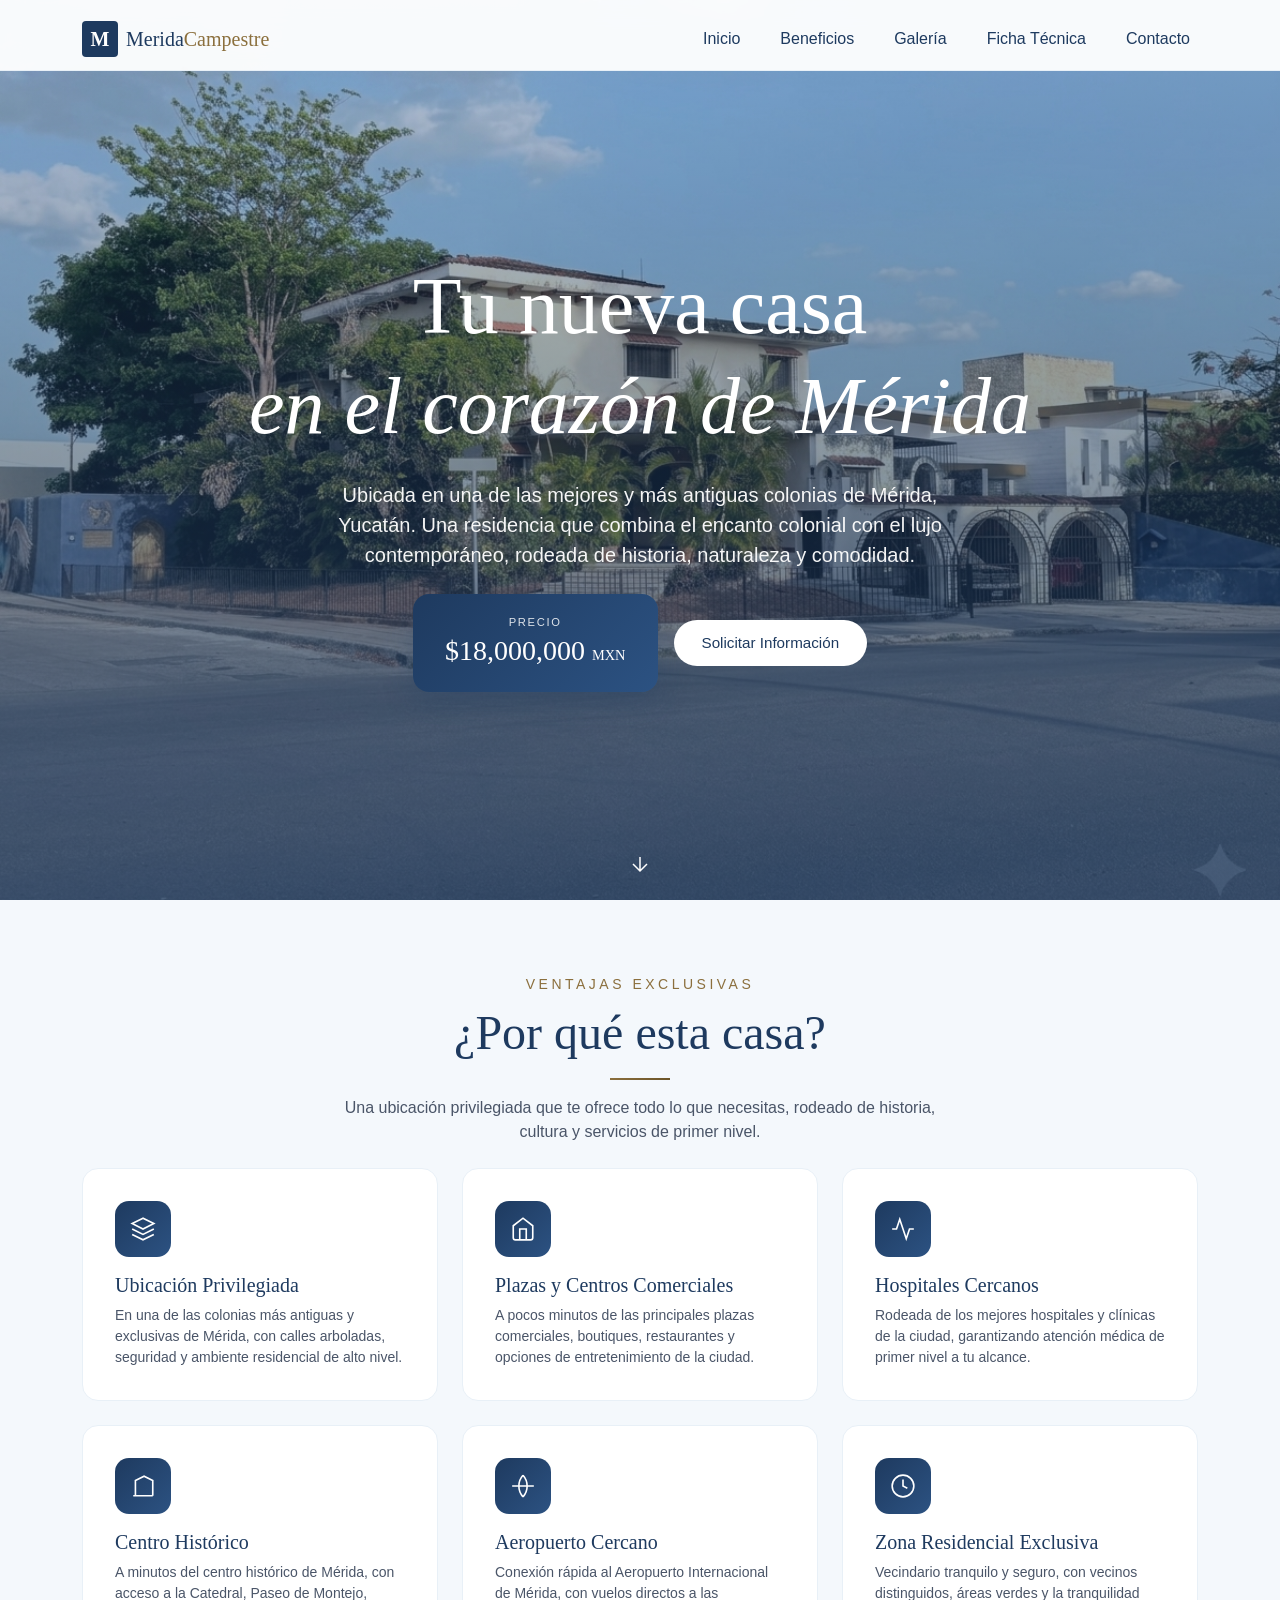
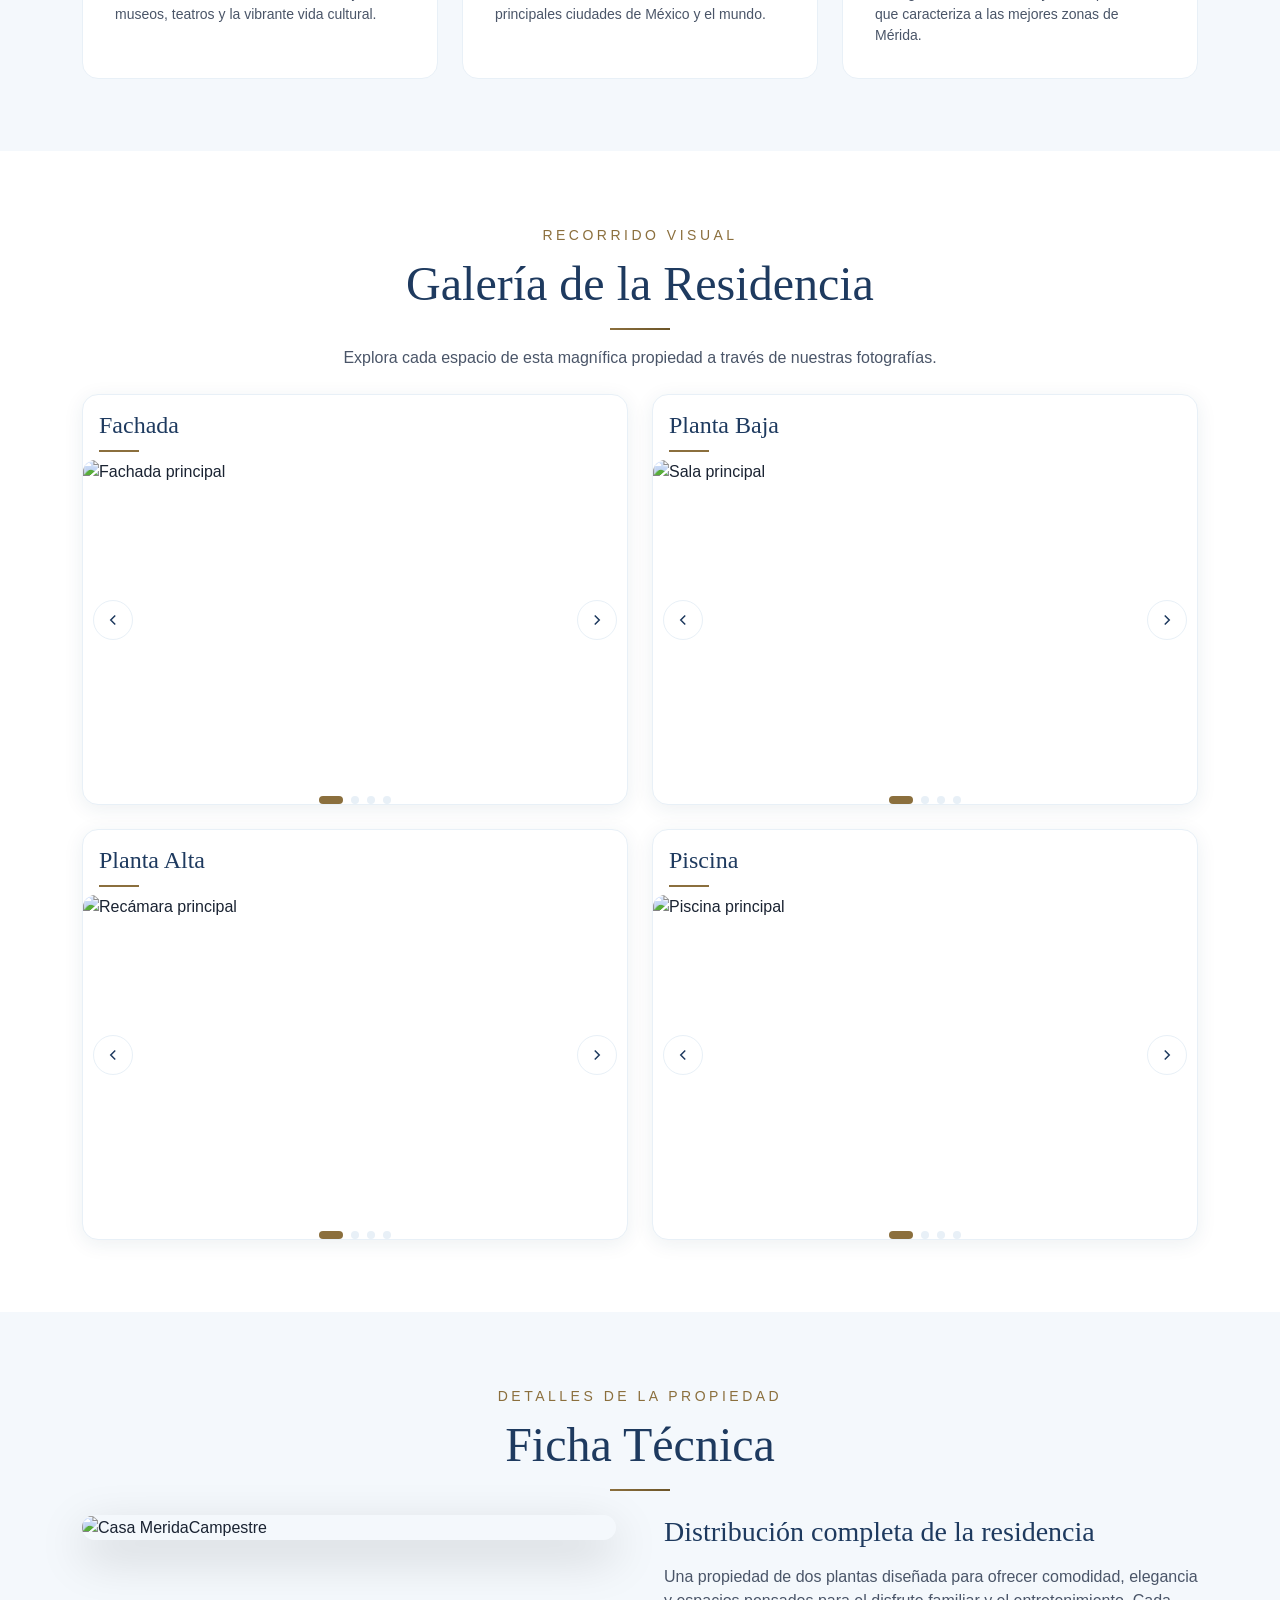
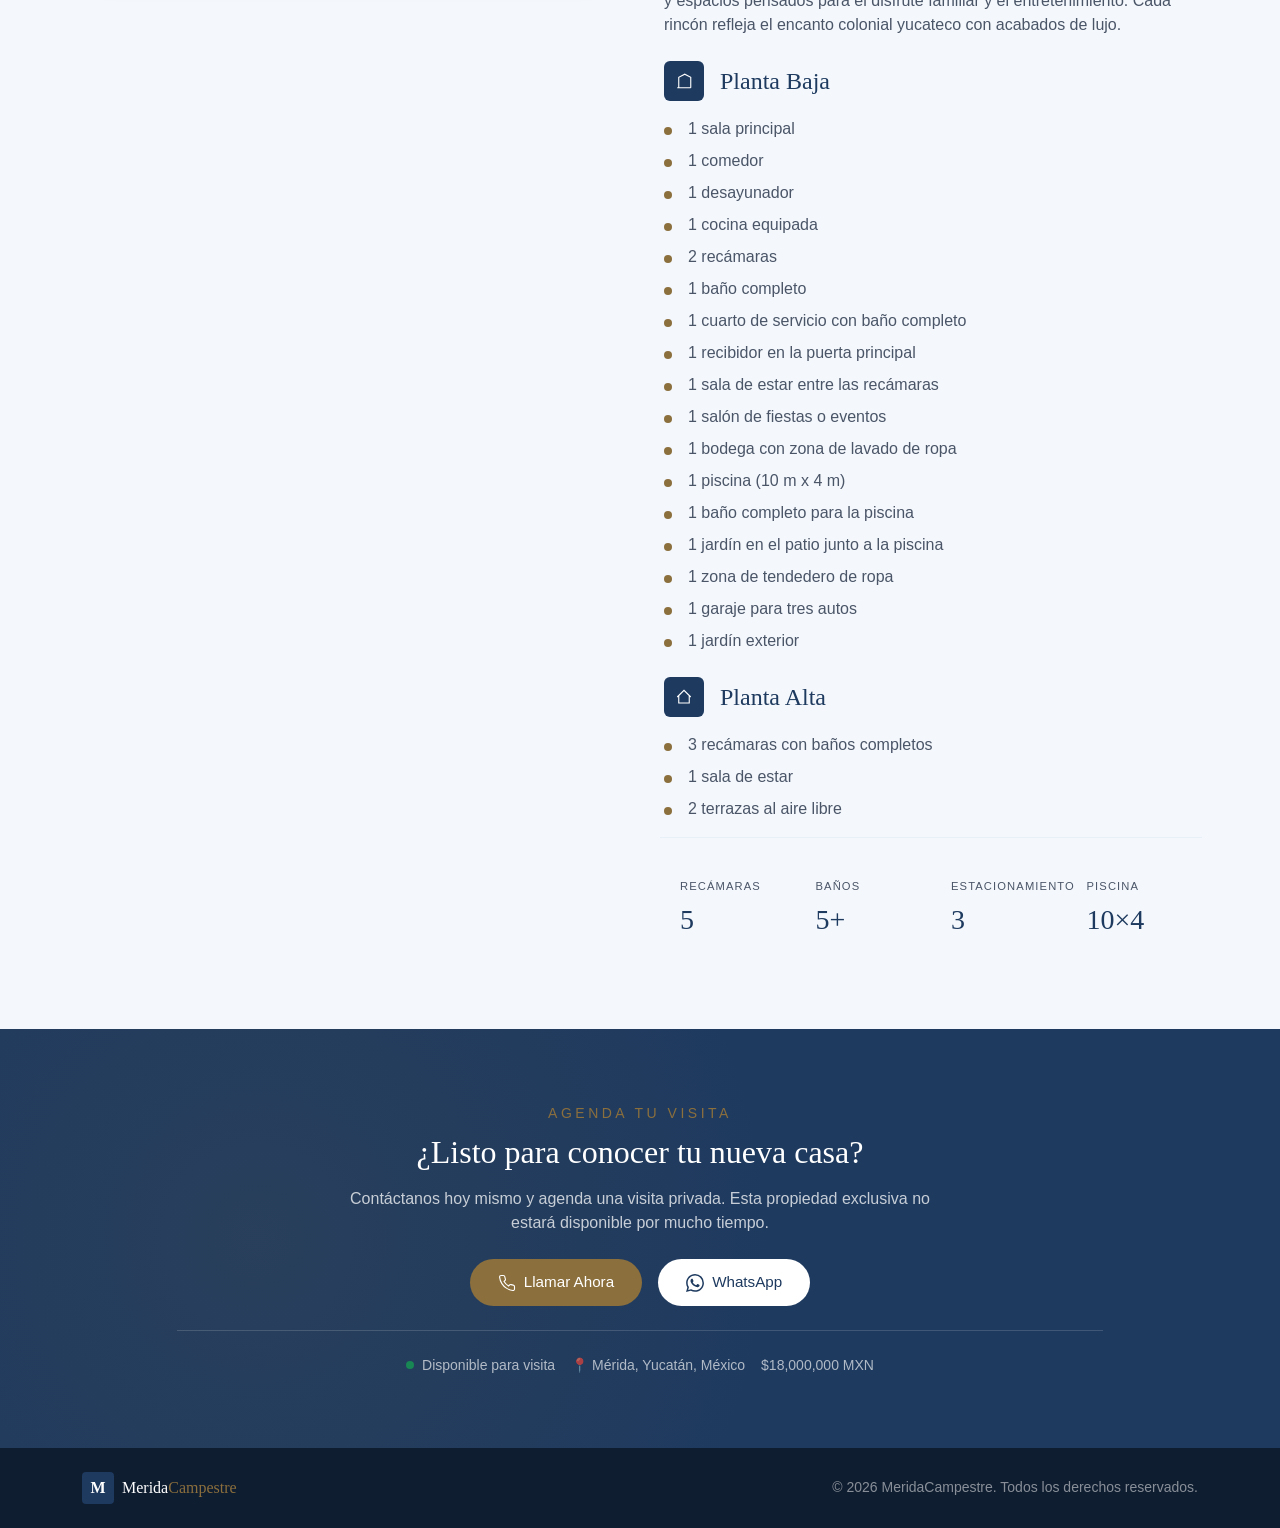
==== commit 07133b74: "cambio total de pagina5" ====
--- a/index.html
+++ b/index.html
@@ -1,821 +1,755 @@
-<!DOCTYPE html>
+<!doctype html>
 <html lang="es">
+
 <head>
-<meta charset="UTF-8" />
-<meta name="viewport" content="width=device-width, initial-scale=1.0, maximum-scale=5.0" />
-<meta name="theme-color" content="#1e3a5f" />
-<title>MeridaCampestre | Tu Nueva Casa en Mérida, Yucatán</title>
-<link href="https://cdn.jsdelivr.net/npm/bootstrap@5.3.2/dist/css/bootstrap.min.css" rel="stylesheet" />
-<link rel="stylesheet" href="https://cdn.jsdelivr.net/npm/@fontsource/outfit@5.0.0/300.css" />
-<link rel="stylesheet" href="https://cdn.jsdelivr.net/npm/@fontsource/outfit@5.0.0/400.css" />
-<link rel="stylesheet" href="https://cdn.jsdelivr.net/npm/@fontsource/outfit@5.0.0/500.css" />
-<link rel="stylesheet" href="https://cdn.jsdelivr.net/npm/@fontsource/cormorant-garamond@5.0.0/300.css" />
-<link rel="stylesheet" href="https://cdn.jsdelivr.net/npm/@fontsource/cormorant-garamond@5.0.0/400.css" />
-<style>
-  :root {
-    --blue-deep: #1e3a5f;
-    --blue-main: #2c5282;
-    --blue-soft: #4a6fa5;
-    --blue-light: #e8f0f7;
-    --blue-pale: #f4f8fc;
-    --gold: #8b6f3d;
-    --gold-dark: #6b5428;
-    --gold-light: #a88a55;
-    --white: #ffffff;
-    --text-dark: #1a2332;
-    --text-soft: #4a5568;
-  }
-  * { -webkit-tap-highlight-color: transparent; }
-  html { scroll-behavior: smooth; -webkit-text-size-adjust: 100%; }
-  body { 
-    font-family: 'Outfit', sans-serif; 
-    font-weight: 300; 
-    background-color: var(--white); 
-    color: var(--text-dark);
-    overflow-x: hidden;
-  }
-  .font-display { font-family: 'Cormorant Garamond', serif; font-weight: 300; }
-  .font-body { font-family: 'Outfit', sans-serif; font-weight: 300; }
-  
-  .hero-bg {
-    background-image: linear-gradient(180deg, rgba(30,58,95,0.25) 0%, rgba(30,58,95,0.78) 100%), url('https://image.qwenlm.ai/public_source/6cf25e87-b063-4405-871f-7ea7b1f51964/15c27468d-0cbf-4468-b409-e8ff5867f57d.png');
-    background-size: cover;
-    background-position: center;
-    min-height: 100vh;
-  }
-  
-  .text-blue-deep { color: var(--blue-deep) !important; }
-  .text-gold { color: var(--gold) !important; }
-  .bg-blue-deep { background-color: var(--blue-deep) !important; }
-  .bg-blue-main { background-color: var(--blue-main) !important; }
-  .bg-blue-pale { background-color: var(--blue-pale) !important; }
-  .bg-gold { background-color: var(--gold) !important; }
-  .border-gold { border-color: var(--gold) !important; }
-  .border-blue-light { border-color: var(--blue-light) !important; }
-  
-  .btn-primary-custom {
-    background-color: var(--blue-deep);
-    color: var(--white);
-    border: none;
-    padding: 12px 28px;
-    border-radius: 50px;
-    font-weight: 400;
-    font-size: 0.95rem;
-    transition: all 0.3s ease;
-    min-height: 44px;
-  }
-  .btn-primary-custom:hover, .btn-primary-custom:active { 
-    background-color: var(--blue-main); 
-    color: var(--white);
-    transform: translateY(-2px); 
-  }
-  
-  .btn-gold {
-    background-color: var(--gold);
-    color: var(--white);
-    border: none;
-    padding: 12px 28px;
-    border-radius: 50px;
-    font-weight: 400;
-    font-size: 0.95rem;
-    transition: all 0.3s ease;
-    min-height: 44px;
-  }
-  .btn-gold:hover, .btn-gold:active { 
-    background-color: var(--gold-dark); 
-    color: var(--white);
-    transform: translateY(-2px); 
-  }
-  
-  .btn-white {
-    background-color: var(--white);
-    color: var(--blue-deep);
-    border: none;
-    padding: 12px 28px;
-    border-radius: 50px;
-    font-weight: 400;
-    font-size: 0.95rem;
-    transition: all 0.3s ease;
-    min-height: 44px;
-  }
-  .btn-white:hover, .btn-white:active { 
-    background-color: var(--gold); 
-    color: var(--white);
-  }
-  
-  .card-benefit {
-    background: var(--white);
-    border: 1px solid var(--blue-light);
-    border-radius: 16px;
-    padding: 2rem;
-    transition: all 0.4s ease;
-    height: 100%;
-  }
-  .card-benefit:hover {
-    transform: translateY(-6px);
-    box-shadow: 0 20px 40px rgba(30,58,95,0.12);
-    border-color: var(--gold);
-  }
-  
-  .icon-circle {
-    background: linear-gradient(135deg, var(--blue-deep) 0%, var(--blue-main) 100%);
-    width: 56px;
-    height: 56px;
-    border-radius: 14px;
-    display: flex;
-    align-items: center;
-    justify-content: center;
-  }
-  
-  .fade-in { 
-    opacity: 0; 
-    transform: translateY(20px); 
-    transition: all 0.8s ease; 
-  }
-  .fade-in.visible { opacity: 1; transform: translateY(0); }
-  
-  .nav-blur { 
-    backdrop-filter: blur(12px); 
-    -webkit-backdrop-filter: blur(12px);
-    background: rgba(255,255,255,0.95); 
-  }
-  
-  .price-tag {
-    background: linear-gradient(135deg, var(--blue-deep) 0%, var(--blue-main) 100%);
-    box-shadow: 0 10px 30px rgba(30,58,95,0.3);
-    border-radius: 16px;
-    padding: 20px 32px;
-  }
-  
-  .divider {
-    width: 60px; height: 2px;
-    background: linear-gradient(90deg, var(--gold), var(--gold-dark));
-    margin: 0 auto;
-  }
-  
-  .scroll-indicator { animation: bounce 2s infinite; }
-  @keyframes bounce {
-    0%, 100% { transform: translateY(0); }
-    50% { transform: translateY(10px); }
-  }
-  
-  .pulse-dot { animation: pulse 2s infinite; }
-  @keyframes pulse {
-    0%, 100% { opacity: 1; }
-    50% { opacity: 0.5; }
-  }
-  
-  /* Carrusel */
-  .carousel-container { 
-    position: relative; 
-    overflow: hidden; 
-    border-radius: 12px;
-  }
-  .carousel-track {
-    display: flex;
-    transition: transform 0.6s cubic-bezier(0.4, 0, 0.2, 1);
-    touch-action: pan-y;
-  }
-  .carousel-slide { 
-    min-width: 100%; 
-    position: relative; 
-  }
-  .carousel-slide img { 
-    width: 100%; 
-    height: 100%; 
-    object-fit: cover;
-    display: block;
-  }
-  
-  .carousel-btn {
-    position: absolute;
-    top: 50%;
-    transform: translateY(-50%);
-    width: 40px;
-    height: 40px;
-    border-radius: 50%;
-    background: rgba(255,255,255,0.95);
-    border: 1px solid var(--blue-light);
-    display: flex;
-    align-items: center;
-    justify-content: center;
-    cursor: pointer;
-    transition: all 0.3s ease;
-    z-index: 10;
-    color: var(--blue-deep);
-    padding: 0;
-  }
-  .carousel-btn:hover, .carousel-btn:active {
-    background: var(--gold);
-    color: var(--white);
-    border-color: var(--gold);
-  }
-  .carousel-btn.prev { left: 10px; }
-  .carousel-btn.next { right: 10px; }
-  
-  .carousel-dots {
-    display: flex;
-    gap: 8px;
-    justify-content: center;
-    margin-top: 16px;
-  }
-  .carousel-dot {
-    width: 8px;
-    height: 8px;
-    border-radius: 50%;
-    background: var(--blue-light);
-    border: none;
-    cursor: pointer;
-    transition: all 0.3s ease;
-    padding: 0;
-  }
-  .carousel-dot.active {
-    background: var(--gold);
-    width: 24px;
-    border-radius: 4px;
-  }
-  
-  .gallery-card {
-    background: var(--white);
-    border-radius: 16px;
-    overflow: hidden;
-    box-shadow: 0 4px 20px rgba(30,58,95,0.08);
-    border: 1px solid var(--blue-light);
-    transition: all 0.4s ease;
-    height: 100%;
-  }
-  .gallery-card:hover {
-    box-shadow: 0 12px 40px rgba(30,58,95,0.15);
-    transform: translateY(-4px);
-  }
-  
-  .gallery-title {
-    position: relative;
-    padding-bottom: 12px;
-    display: inline-block;
-  }
-  .gallery-title::after {
-    content: '';
-    position: absolute;
-    bottom: 0;
-    left: 0;
-    width: 40px;
-    height: 2px;
-    background: var(--gold);
-  }
-  
-  .feature-list { list-style: none; padding-left: 0; }
-  .feature-list li {
-    position: relative;
-    padding-left: 24px;
-    margin-bottom: 8px;
-  }
-  .feature-list li::before {
-    content: '';
-    position: absolute;
-    left: 0;
-    top: 10px;
-    width: 8px;
-    height: 8px;
-    background: var(--gold);
-    border-radius: 50%;
-  }
-  
-  .stat-box {
-    padding: 16px 20px;
-  }
-  .stat-label {
-    font-size: 0.7rem;
-    text-transform: uppercase;
-    letter-spacing: 0.1em;
-    color: var(--text-soft);
-    margin-bottom: 4px;
-  }
-  .stat-value {
-    font-family: 'Cormorant Garamond', serif;
-    font-size: 1.75rem;
-    font-weight: 300;
-    color: var(--blue-deep);
-  }
-  
-  /* Mobile optimizations */
-  @media (max-width: 767.98px) {
-    .hero-bg { min-height: 100vh; }
-    .hero-title { font-size: 2.5rem !important; }
-    .section-title { font-size: 2rem !important; }
-    .price-tag { padding: 16px 24px; }
-    .carousel-container { height: 260px !important; }
-    .stat-box { padding: 12px 16px; }
-    .stat-value { font-size: 1.5rem; }
-  }
-  
-  @media (min-width: 768px) {
-    .hero-title { font-size: 4rem; }
-    .section-title { font-size: 3rem; }
-    .carousel-container { height: 320px !important; }
-  }
-  
-  @media (min-width: 992px) {
-    .hero-title { font-size: 5rem; }
-  }
-  
-  /* Safe area for iOS */
-  @supports (padding-top: env(safe-area-inset-top)) {
-    .navbar-custom {
-      padding-top: calc(1rem + env(safe-area-inset-top));
-    }
-  }
-</style>
+  <meta charset="UTF-8" />
+  <meta name="viewport" content="width=device-width, initial-scale=1.0, maximum-scale=5.0" />
+  <meta name="theme-color" content="#1e3a5f" />
+  <title>MeridaCampestre | Tu Nueva Casa en Mérida, Yucatán</title>
+  <link href="https://cdn.jsdelivr.net/npm/bootstrap@5.3.2/dist/css/bootstrap.min.css" rel="stylesheet" />
+  <link rel="stylesheet" href="https://cdn.jsdelivr.net/npm/@fontsource/outfit@5.0.0/300.css" />
+  <link rel="stylesheet" href="https://cdn.jsdelivr.net/npm/@fontsource/outfit@5.0.0/400.css" />
+  <link rel="stylesheet" href="https://cdn.jsdelivr.net/npm/@fontsource/outfit@5.0.0/500.css" />
+  <link rel="stylesheet" href="https://cdn.jsdelivr.net/npm/@fontsource/cormorant-garamond@5.0.0/300.css" />
+  <link rel="stylesheet" href="https://cdn.jsdelivr.net/npm/@fontsource/cormorant-garamond@5.0.0/400.css" />
+  <link rel="stylesheet" href="css/styles.css" />
 </head>
+
 <body>
-
-<!-- Navbar -->
-<nav class="navbar navbar-expand-lg fixed-top navbar-custom nav-blur border-bottom border-blue-light">
-  <div class="container">
-    <a class="navbar-brand d-flex align-items-center gap-2" href="#inicio">
-      <div class="bg-blue-deep rounded-1 d-flex align-items-center justify-content-center" style="width:36px;height:36px;">
-        <span class="font-display text-white fw-bold" style="font-size:1.25rem;">M</span>
-      </div>
-      <span class="font-display text-blue-deep" style="font-size:1.25rem;">Merida<span class="text-gold">Campestre</span></span>
-    </a>
-    <button class="navbar-toggler border-0" type="button" data-bs-toggle="collapse" data-bs-target="#navMenu" aria-controls="navMenu" aria-expanded="false" aria-label="Toggle navigation">
-      <span class="navbar-toggler-icon"></span>
-    </button>
-    <div class="collapse navbar-collapse" id="navMenu">
-      <ul class="navbar-nav ms-auto mb-2 mb-lg-0 gap-lg-4">
-        <li class="nav-item"><a class="nav-link text-blue-deep" href="#inicio">Inicio</a></li>
-        <li class="nav-item"><a class="nav-link text-blue-deep" href="#beneficios">Beneficios</a></li>
-        <li class="nav-item"><a class="nav-link text-blue-deep" href="#galeria">Galería</a></li>
-        <li class="nav-item"><a class="nav-link text-blue-deep" href="#ficha">Ficha Técnica</a></li>
-        <li class="nav-item"><a class="nav-link text-blue-deep" href="#contacto">Contacto</a></li>
-      </ul>
-      <a href="#contacto" class="btn btn-primary-custom ms-lg-3 mt-2 mt-lg-0">Agendar Visita</a>
+  <!-- Navbar -->
+  <nav class="navbar navbar-expand-lg fixed-top navbar-custom nav-blur border-bottom border-blue-light">
+    <div class="container">
+      <a class="navbar-brand d-flex align-items-center gap-2" href="#inicio">
+        <div class="bg-blue-deep rounded-1 d-flex align-items-center justify-content-center"
+          style="width: 36px; height: 36px">
+          <span class="font-display text-white fw-bold" style="font-size: 1.25rem">M</span>
+        </div>
+        <span class="font-display text-blue-deep" style="font-size: 1.25rem">Merida<span
+            class="text-gold">Campestre</span></span>
+      </a>
+      <button class="navbar-toggler border-0" type="button" data-bs-toggle="collapse" data-bs-target="#navMenu"
+        aria-controls="navMenu" aria-expanded="false" aria-label="Toggle navigation">
+        <span class="navbar-toggler-icon"></span>
+      </button>
+      <div class="collapse navbar-collapse" id="navMenu">
+        <ul class="navbar-nav ms-auto mb-2 mb-lg-0 gap-lg-4">
+          <li class="nav-item">
+            <a class="nav-link text-blue-deep" href="#inicio">Inicio</a>
+          </li>
+          <li class="nav-item">
+            <a class="nav-link text-blue-deep" href="#beneficios">Beneficios</a>
+          </li>
+          <li class="nav-item">
+            <a class="nav-link text-blue-deep" href="#galeria">Galería</a>
+          </li>
+          <li class="nav-item">
+            <a class="nav-link text-blue-deep" href="#ficha">Ficha Técnica</a>
+          </li>
+          <li class="nav-item">
+            <a class="nav-link text-blue-deep" href="#contacto">Contacto</a>
+          </li>
+        </ul>
+     
+      </div>
     </div>
-  </div>
-</nav>
-
-<!-- Hero -->
-<section id="inicio" class="hero-bg d-flex align-items-center pt-5">
-  <div class="container py-5">
-    <div class="row justify-content-center">
-      <div class="col-12 col-lg-10 text-center text-white fade-in">
-        <h1 class="font-display hero-title fw-light lh-sm mb-4">
-          Tu nueva casa<br/>
-          <span class="text-white fst-italic">en el corazón de Mérida</span>
-        </h1>
-        <p class="lead mx-auto mb-4 px-3" style="max-width:640px; font-weight:300; opacity:0.95;">
-          Ubicada en una de las mejores y más antiguas colonias de Mérida, Yucatán. Una residencia que combina el encanto colonial con el lujo contemporáneo, rodeada de historia, naturaleza y comodidad.
+  </nav>
+
+  <!-- Hero -->
+  <section id="inicio" class="hero-bg d-flex align-items-center pt-5">
+    <div class="container py-5">
+      <div class="row justify-content-center">
+        <div class="col-12 col-lg-10 text-center text-white fade-in">
+          <h1 class="font-display hero-title fw-light lh-sm mb-4">
+            Tu nueva casa<br />
+            <span class="text-white fst-italic">en el corazón de Mérida</span>
+          </h1>
+          <p class="lead mx-auto mb-4 px-3" style="max-width: 640px; font-weight: 300; opacity: 0.95">
+            Ubicada en una de las mejores y más antiguas colonias de Mérida,
+            Yucatán. Una residencia que combina el encanto colonial con el
+            lujo contemporáneo, rodeada de historia, naturaleza y comodidad.
+          </p>
+          <div class="d-flex flex-column flex-md-row align-items-center justify-content-center gap-3 mt-4 px-3">
+            <div class="price-tag text-white text-center">
+              <div class="small text-uppercase" style="
+                    letter-spacing: 0.15em;
+                    opacity: 0.85;
+                    font-size: 0.7rem;
+                  ">
+                Precio
+              </div>
+              <div class="font-display fw-light" style="font-size: 1.75rem">
+                $18,000,000 <span style="font-size: 0.9rem">MXN</span>
+              </div>
+            </div>
+            <a href="#contacto" class="btn btn-white mt-2 mt-md-0">Solicitar Información</a>
+          </div>
+        </div>
+      </div>
+    </div>
+    <div class="position-absolute bottom-0 start-50 translate-middle-x pb-4 scroll-indicator">
+      <svg width="24" height="24" viewBox="0 0 24 24" fill="none" stroke="white" stroke-width="1.5">
+        <path d="M12 5v14M5 12l7 7 7-7" />
+      </svg>
+    </div>
+  </section>
+
+  <!-- Beneficios -->
+  <section id="beneficios" class="py-5 bg-blue-pale">
+    <div class="container py-4">
+      <div class="text-center mb-4 fade-in">
+        <span class="text-gold text-uppercase small fw-medium" style="letter-spacing: 0.25em">Ventajas exclusivas</span>
+        <h2 class="font-display section-title fw-light text-blue-deep mt-2 mb-3">
+          ¿Por qué esta casa?
+        </h2>
+        <div class="divider mb-3"></div>
+        <p class="text-soft mx-auto" style="max-width: 600px; color: var(--text-soft); font-weight: 300">
+          Una ubicación privilegiada que te ofrece todo lo que necesitas,
+          rodeado de historia, cultura y servicios de primer nivel.
         </p>
-        <div class="d-flex flex-column flex-md-row align-items-center justify-content-center gap-3 mt-4 px-3">
-          <div class="price-tag text-white text-center">
-            <div class="small text-uppercase" style="letter-spacing:0.15em; opacity:0.85; font-size:0.7rem;">Precio</div>
-            <div class="font-display fw-light" style="font-size:1.75rem;">$18,000,000 <span style="font-size:0.9rem;">MXN</span></div>
-          </div>
-          <a href="#contacto" class="btn btn-white mt-2 mt-md-0">Solicitar Información</a>
+      </div>
+
+      <div class="row g-3 g-md-4">
+        <div class="col-12 col-md-6 col-lg-4 fade-in">
+          <div class="card-benefit">
+            <div class="icon-circle mb-3">
+              <svg width="26" height="26" viewBox="0 0 24 24" fill="none" stroke="white" stroke-width="1.5">
+                <path d="M12 2L2 7l10 5 10-5-10-5zM2 12l10 5 10-5M2 17l10 5 10-5" />
+              </svg>
+            </div>
+            <h3 class="font-display fw-medium text-blue-deep mb-2" style="font-size: 1.25rem">
+              Ubicación Privilegiada
+            </h3>
+            <p class="mb-0 small" style="color: var(--text-soft); font-weight: 300">
+              En una de las colonias más antiguas y exclusivas de Mérida, con
+              calles arboladas, seguridad y ambiente residencial de alto
+              nivel.
+            </p>
+          </div>
+        </div>
+
+        <div class="col-12 col-md-6 col-lg-4 fade-in">
+          <div class="card-benefit">
+            <div class="icon-circle mb-3">
+              <svg width="26" height="26" viewBox="0 0 24 24" fill="none" stroke="white" stroke-width="1.5">
+                <path d="M3 9l9-7 9 7v11a2 2 0 01-2 2H5a2 2 0 01-2-2z" />
+                <polyline points="9 22 9 12 15 12 15 22" />
+              </svg>
+            </div>
+            <h3 class="font-display fw-medium text-blue-deep mb-2" style="font-size: 1.25rem">
+              Plazas y Centros Comerciales
+            </h3>
+            <p class="mb-0 small" style="color: var(--text-soft); font-weight: 300">
+              A pocos minutos de las principales plazas comerciales,
+              boutiques, restaurantes y opciones de entretenimiento de la
+              ciudad.
+            </p>
+          </div>
+        </div>
+
+        <div class="col-12 col-md-6 col-lg-4 fade-in">
+          <div class="card-benefit">
+            <div class="icon-circle mb-3">
+              <svg width="26" height="26" viewBox="0 0 24 24" fill="none" stroke="white" stroke-width="1.5">
+                <path d="M22 12h-4l-3 9L9 3l-3 9H2" />
+              </svg>
+            </div>
+            <h3 class="font-display fw-medium text-blue-deep mb-2" style="font-size: 1.25rem">
+              Hospitales Cercanos
+            </h3>
+            <p class="mb-0 small" style="color: var(--text-soft); font-weight: 300">
+              Rodeada de los mejores hospitales y clínicas de la ciudad,
+              garantizando atención médica de primer nivel a tu alcance.
+            </p>
+          </div>
+        </div>
+
+        <div class="col-12 col-md-6 col-lg-4 fade-in">
+          <div class="card-benefit">
+            <div class="icon-circle mb-3">
+              <svg width="26" height="26" viewBox="0 0 24 24" fill="none" stroke="white" stroke-width="1.5">
+                <path
+                  d="M3 21h18M5 21V7l8-4 8 4v14M9 9h.01M9 12h.01M9 15h.01M9 18h.01M15 9h.01M15 12h.01M15 15h.01M15 18h.01" />
+              </svg>
+            </div>
+            <h3 class="font-display fw-medium text-blue-deep mb-2" style="font-size: 1.25rem">
+              Centro Histórico
+            </h3>
+            <p class="mb-0 small" style="color: var(--text-soft); font-weight: 300">
+              A minutos del centro histórico de Mérida, con acceso a la
+              Catedral, Paseo de Montejo, museos, teatros y la vibrante vida
+              cultural.
+            </p>
+          </div>
+        </div>
+
+        <div class="col-12 col-md-6 col-lg-4 fade-in">
+          <div class="card-benefit">
+            <div class="icon-circle mb-3">
+              <svg width="26" height="26" viewBox="0 0 24 24" fill="none" stroke="white" stroke-width="1.5">
+                <path d="M2 12h20M12 2a15 15 0 010 20M12 2a15 15 0 000 20" />
+              </svg>
+            </div>
+            <h3 class="font-display fw-medium text-blue-deep mb-2" style="font-size: 1.25rem">
+              Aeropuerto Cercano
+            </h3>
+            <p class="mb-0 small" style="color: var(--text-soft); font-weight: 300">
+              Conexión rápida al Aeropuerto Internacional de Mérida, con
+              vuelos directos a las principales ciudades de México y el mundo.
+            </p>
+          </div>
+        </div>
+
+        <div class="col-12 col-md-6 col-lg-4 fade-in">
+          <div class="card-benefit">
+            <div class="icon-circle mb-3">
+              <svg width="26" height="26" viewBox="0 0 24 24" fill="none" stroke="white" stroke-width="1.5">
+                <circle cx="12" cy="12" r="10" />
+                <path d="M12 6v6l4 2" />
+              </svg>
+            </div>
+            <h3 class="font-display fw-medium text-blue-deep mb-2" style="font-size: 1.25rem">
+              Zona Residencial Exclusiva
+            </h3>
+            <p class="mb-0 small" style="color: var(--text-soft); font-weight: 300">
+              Vecindario tranquilo y seguro, con vecinos distinguidos, áreas
+              verdes y la tranquilidad que caracteriza a las mejores zonas de
+              Mérida.
+            </p>
+          </div>
         </div>
       </div>
     </div>
-  </div>
-  <div class="position-absolute bottom-0 start-50 translate-middle-x pb-4 scroll-indicator">
-    <svg width="24" height="24" viewBox="0 0 24 24" fill="none" stroke="white" stroke-width="1.5">
-      <path d="M12 5v14M5 12l7 7 7-7"/>
-    </svg>
-  </div>
-</section>
-
-<!-- Beneficios -->
-<section id="beneficios" class="py-5 bg-blue-pale">
-  <div class="container py-4">
-    <div class="text-center mb-4 fade-in">
-      <span class="text-gold text-uppercase small fw-medium" style="letter-spacing:0.25em;">Ventajas exclusivas</span>
-      <h2 class="font-display section-title fw-light text-blue-deep mt-2 mb-3">¿Por qué esta casa?</h2>
-      <div class="divider mb-3"></div>
-      <p class="text-soft mx-auto" style="max-width:600px; color:var(--text-soft); font-weight:300;">Una ubicación privilegiada que te ofrece todo lo que necesitas, rodeado de historia, cultura y servicios de primer nivel.</p>
+  </section>
+
+  <!-- Galería -->
+  <section id="galeria" class="py-5 bg-white">
+    <div class="container py-4">
+      <div class="text-center mb-4 fade-in">
+        <span class="text-gold text-uppercase small fw-medium" style="letter-spacing: 0.25em">Recorrido visual</span>
+        <h2 class="font-display section-title fw-light text-blue-deep mt-2 mb-3">
+          Galería de la Residencia
+        </h2>
+        <div class="divider mb-3"></div>
+        <p class="mx-auto" style="max-width: 600px; color: var(--text-soft); font-weight: 300">
+          Explora cada espacio de esta magnífica propiedad a través de
+          nuestras fotografías.
+        </p>
+      </div>
+
+      <div class="row g-4">
+        <!-- Carrusel Fachada -->
+        <div class="col-12 col-md-6 fade-in">
+          <div class="gallery-card" data-carousel="fachada">
+            <div class="p-3 pb-2">
+              <h3 class="gallery-title font-display fw-medium text-blue-deep mb-0" style="font-size: 1.5rem">
+                Fachada
+              </h3>
+            </div>
+            <div class="carousel-container" style="height: 280px">
+              <div class="carousel-track">
+                <div class="carousel-slide">
+                  <img
+                    src="https://image.qwenlm.ai/public_source/6cf25e87-b063-4405-871f-7ea7b1f51964/15c27468d-0cbf-4468-b409-e8ff5867f57d.png"
+                    alt="Fachada principal" />
+                </div>
+                <div class="carousel-slide">
+                  <img
+                    src="https://image.qwenlm.ai/public_source/6cf25e87-b063-4405-871f-7ea7b1f51964/126bfcdab-4846-4639-afaf-2ef0e5b409d6.png"
+                    alt="Vista lateral fachada" />
+                </div>
+                <div class="carousel-slide">
+                  <img
+                    src="https://image.qwenlm.ai/public_source/6cf25e87-b063-4405-871f-7ea7b1f51964/100034839-eeef-45ba-b4b7-31b2bdbad37e.png"
+                    alt="Arcos coloniales" />
+                </div>
+                <div class="carousel-slide">
+                  <img
+                    src="https://image.qwenlm.ai/public_source/6cf25e87-b063-4405-871f-7ea7b1f51964/1ff01d74d-fbe4-4ddf-8244-6b77a6b35e38.png"
+                    alt="Puerta principal" />
+                </div>
+              </div>
+              <button class="carousel-btn prev" aria-label="Anterior">
+                <svg width="18" height="18" viewBox="0 0 24 24" fill="none" stroke="currentColor" stroke-width="2">
+                  <polyline points="15 18 9 12 15 6" />
+                </svg>
+              </button>
+              <button class="carousel-btn next" aria-label="Siguiente">
+                <svg width="18" height="18" viewBox="0 0 24 24" fill="none" stroke="currentColor" stroke-width="2">
+                  <polyline points="9 18 15 12 9 6" />
+                </svg>
+              </button>
+            </div>
+            <div class="carousel-dots"></div>
+          </div>
+        </div>
+
+        <!-- Carrusel Planta Baja -->
+        <div class="col-12 col-md-6 fade-in">
+          <div class="gallery-card" data-carousel="planta-baja">
+            <div class="p-3 pb-2">
+              <h3 class="gallery-title font-display fw-medium text-blue-deep mb-0" style="font-size: 1.5rem">
+                Planta Baja
+              </h3>
+            </div>
+            <div class="carousel-container" style="height: 280px">
+              <div class="carousel-track">
+                <div class="carousel-slide">
+                  <img
+                    src="https://image.qwenlm.ai/public_source/6cf25e87-b063-4405-871f-7ea7b1f51964/1a5f6a724-3ea6-49c6-a9bf-1ae55ea96deb.png"
+                    alt="Sala principal" />
+                </div>
+                <div class="carousel-slide">
+                  <img
+                    src="https://image.qwenlm.ai/public_source/6cf25e87-b063-4405-871f-7ea7b1f51964/11d38e09c-4975-4562-b189-1c02d6938e70.png"
+                    alt="Comedor" />
+                </div>
+                <div class="carousel-slide">
+                  <img
+                    src="https://image.qwenlm.ai/public_source/6cf25e87-b063-4405-871f-7ea7b1f51964/1e7f99668-9d91-4ed8-82b8-17533c68109e.png"
+                    alt="Sala colonial" />
+                </div>
+                <div class="carousel-slide">
+                  <img
+                    src="https://image.qwenlm.ai/public_source/6cf25e87-b063-4405-871f-7ea7b1f51964/1cfab516c-1e92-446c-a0c2-88cd7bad1d23.png"
+                    alt="Comedor elegante" />
+                </div>
+              </div>
+              <button class="carousel-btn prev" aria-label="Anterior">
+                <svg width="18" height="18" viewBox="0 0 24 24" fill="none" stroke="currentColor" stroke-width="2">
+                  <polyline points="15 18 9 12 15 6" />
+                </svg>
+              </button>
+              <button class="carousel-btn next" aria-label="Siguiente">
+                <svg width="18" height="18" viewBox="0 0 24 24" fill="none" stroke="currentColor" stroke-width="2">
+                  <polyline points="9 18 15 12 9 6" />
+                </svg>
+              </button>
+            </div>
+            <div class="carousel-dots"></div>
+          </div>
+        </div>
+
+        <!-- Carrusel Planta Alta -->
+        <div class="col-12 col-md-6 fade-in">
+          <div class="gallery-card" data-carousel="planta-alta">
+            <div class="p-3 pb-2">
+              <h3 class="gallery-title font-display fw-medium text-blue-deep mb-0" style="font-size: 1.5rem">
+                Planta Alta
+              </h3>
+            </div>
+            <div class="carousel-container" style="height: 280px">
+              <div class="carousel-track">
+                <div class="carousel-slide">
+                  <img
+                    src="https://image.qwenlm.ai/public_source/6cf25e87-b063-4405-871f-7ea7b1f51964/1b217d288-0f80-4c1b-a7b8-0789a6beccb5.png"
+                    alt="Recámara principal" />
+                </div>
+                <div class="carousel-slide">
+                  <img
+                    src="https://image.qwenlm.ai/public_source/6cf25e87-b063-4405-871f-7ea7b1f51964/1ee449953-d722-41d8-9f8a-7a659f9c7177.png"
+                    alt="Terraza" />
+                </div>
+                <div class="carousel-slide">
+                  <img
+                    src="https://image.qwenlm.ai/public_source/6cf25e87-b063-4405-871f-7ea7b1f51964/1056dcb8a-e84e-4a4b-91f7-32ff60009730.png"
+                    alt="Recámara elegante" />
+                </div>
+                <div class="carousel-slide">
+                  <img
+                    src="https://image.qwenlm.ai/public_source/6cf25e87-b063-4405-871f-7ea7b1f51964/1abf54109-be75-4872-bdb5-36389d3d8fb7.png"
+                    alt="Terraza con vista" />
+                </div>
+              </div>
+              <button class="carousel-btn prev" aria-label="Anterior">
+                <svg width="18" height="18" viewBox="0 0 24 24" fill="none" stroke="currentColor" stroke-width="2">
+                  <polyline points="15 18 9 12 15 6" />
+                </svg>
+              </button>
+              <button class="carousel-btn next" aria-label="Siguiente">
+                <svg width="18" height="18" viewBox="0 0 24 24" fill="none" stroke="currentColor" stroke-width="2">
+                  <polyline points="9 18 15 12 9 6" />
+                </svg>
+              </button>
+            </div>
+            <div class="carousel-dots"></div>
+          </div>
+        </div>
+
+        <!-- Carrusel Piscina -->
+        <div class="col-12 col-md-6 fade-in">
+          <div class="gallery-card" data-carousel="piscina">
+            <div class="p-3 pb-2">
+              <h3 class="gallery-title font-display fw-medium text-blue-deep mb-0" style="font-size: 1.5rem">
+                Piscina
+              </h3>
+            </div>
+            <div class="carousel-container" style="height: 280px">
+              <div class="carousel-track">
+                <div class="carousel-slide">
+                  <img
+                    src="https://image.qwenlm.ai/public_source/6cf25e87-b063-4405-871f-7ea7b1f51964/1074c330f-1849-46fe-a382-dfb9783c7acd.png"
+                    alt="Piscina principal" />
+                </div>
+                <div class="carousel-slide">
+                  <img
+                    src="https://image.qwenlm.ai/public_source/6cf25e87-b063-4405-871f-7ea7b1f51964/105525ad1-aac9-4996-a90e-87d38f7a4b4a.png"
+                    alt="Piscina al atardecer" />
+                </div>
+                <div class="carousel-slide">
+                  <img
+                    src="https://image.qwenlm.ai/public_source/6cf25e87-b063-4405-871f-7ea7b1f51964/14187fde4-a6ba-44ce-b559-d8359eb55f0a.png"
+                    alt="Piscina tropical" />
+                </div>
+                <div class="carousel-slide">
+                  <img
+                    src="https://image.qwenlm.ai/public_source/6cf25e87-b063-4405-871f-7ea7b1f51964/1e5f15a63-1e37-4c7e-bc61-0e4da4837daa.png"
+                    alt="Piscina al atardecer" />
+                </div>
+              </div>
+              <button class="carousel-btn prev" aria-label="Anterior">
+                <svg width="18" height="18" viewBox="0 0 24 24" fill="none" stroke="currentColor" stroke-width="2">
+                  <polyline points="15 18 9 12 15 6" />
+                </svg>
+              </button>
+              <button class="carousel-btn next" aria-label="Siguiente">
+                <svg width="18" height="18" viewBox="0 0 24 24" fill="none" stroke="currentColor" stroke-width="2">
+                  <polyline points="9 18 15 12 9 6" />
+                </svg>
+              </button>
+            </div>
+            <div class="carousel-dots"></div>
+          </div>
+        </div>
+      </div>
     </div>
-
-    <div class="row g-3 g-md-4">
-      <div class="col-12 col-md-6 col-lg-4 fade-in">
-        <div class="card-benefit">
-          <div class="icon-circle mb-3">
-            <svg width="26" height="26" viewBox="0 0 24 24" fill="none" stroke="white" stroke-width="1.5"><path d="M12 2L2 7l10 5 10-5-10-5zM2 12l10 5 10-5M2 17l10 5 10-5"/></svg>
-          </div>
-          <h3 class="font-display fw-medium text-blue-deep mb-2" style="font-size:1.25rem;">Ubicación Privilegiada</h3>
-          <p class="mb-0 small" style="color:var(--text-soft); font-weight:300;">En una de las colonias más antiguas y exclusivas de Mérida, con calles arboladas, seguridad y ambiente residencial de alto nivel.</p>
-        </div>
-      </div>
-
-      <div class="col-12 col-md-6 col-lg-4 fade-in">
-        <div class="card-benefit">
-          <div class="icon-circle mb-3">
-            <svg width="26" height="26" viewBox="0 0 24 24" fill="none" stroke="white" stroke-width="1.5"><path d="M3 9l9-7 9 7v11a2 2 0 01-2 2H5a2 2 0 01-2-2z"/><polyline points="9 22 9 12 15 12 15 22"/></svg>
-          </div>
-          <h3 class="font-display fw-medium text-blue-deep mb-2" style="font-size:1.25rem;">Plazas y Centros Comerciales</h3>
-          <p class="mb-0 small" style="color:var(--text-soft); font-weight:300;">A pocos minutos de las principales plazas comerciales, boutiques, restaurantes y opciones de entretenimiento de la ciudad.</p>
-        </div>
-      </div>
-
-      <div class="col-12 col-md-6 col-lg-4 fade-in">
-        <div class="card-benefit">
-          <div class="icon-circle mb-3">
-            <svg width="26" height="26" viewBox="0 0 24 24" fill="none" stroke="white" stroke-width="1.5"><path d="M22 12h-4l-3 9L9 3l-3 9H2"/></svg>
-          </div>
-          <h3 class="font-display fw-medium text-blue-deep mb-2" style="font-size:1.25rem;">Hospitales Cercanos</h3>
-          <p class="mb-0 small" style="color:var(--text-soft); font-weight:300;">Rodeada de los mejores hospitales y clínicas de la ciudad, garantizando atención médica de primer nivel a tu alcance.</p>
-        </div>
-      </div>
-
-      <div class="col-12 col-md-6 col-lg-4 fade-in">
-        <div class="card-benefit">
-          <div class="icon-circle mb-3">
-            <svg width="26" height="26" viewBox="0 0 24 24" fill="none" stroke="white" stroke-width="1.5"><path d="M3 21h18M5 21V7l8-4 8 4v14M9 9h.01M9 12h.01M9 15h.01M9 18h.01M15 9h.01M15 12h.01M15 15h.01M15 18h.01"/></svg>
-          </div>
-          <h3 class="font-display fw-medium text-blue-deep mb-2" style="font-size:1.25rem;">Centro Histórico</h3>
-          <p class="mb-0 small" style="color:var(--text-soft); font-weight:300;">A minutos del centro histórico de Mérida, con acceso a la Catedral, Paseo de Montejo, museos, teatros y la vibrante vida cultural.</p>
-        </div>
-      </div>
-
-      <div class="col-12 col-md-6 col-lg-4 fade-in">
-        <div class="card-benefit">
-          <div class="icon-circle mb-3">
-            <svg width="26" height="26" viewBox="0 0 24 24" fill="none" stroke="white" stroke-width="1.5"><path d="M2 12h20M12 2a15 15 0 010 20M12 2a15 15 0 000 20"/></svg>
-          </div>
-          <h3 class="font-display fw-medium text-blue-deep mb-2" style="font-size:1.25rem;">Aeropuerto Cercano</h3>
-          <p class="mb-0 small" style="color:var(--text-soft); font-weight:300;">Conexión rápida al Aeropuerto Internacional de Mérida, con vuelos directos a las principales ciudades de México y el mundo.</p>
-        </div>
-      </div>
-
-      <div class="col-12 col-md-6 col-lg-4 fade-in">
-        <div class="card-benefit">
-          <div class="icon-circle mb-3">
-            <svg width="26" height="26" viewBox="0 0 24 24" fill="none" stroke="white" stroke-width="1.5"><circle cx="12" cy="12" r="10"/><path d="M12 6v6l4 2"/></svg>
-          </div>
-          <h3 class="font-display fw-medium text-blue-deep mb-2" style="font-size:1.25rem;">Zona Residencial Exclusiva</h3>
-          <p class="mb-0 small" style="color:var(--text-soft); font-weight:300;">Vecindario tranquilo y seguro, con vecinos distinguidos, áreas verdes y la tranquilidad que caracteriza a las mejores zonas de Mérida.</p>
+  </section>
+
+  <!-- Ficha Técnica -->
+  <section id="ficha" class="py-5 bg-blue-pale">
+    <div class="container py-4">
+      <div class="text-center mb-4 fade-in">
+        <span class="text-gold text-uppercase small fw-medium" style="letter-spacing: 0.25em">Detalles de la
+          propiedad</span>
+        <h2 class="font-display section-title fw-light text-blue-deep mt-2 mb-3">
+          Ficha Técnica
+        </h2>
+        <div class="divider"></div>
+      </div>
+
+      <div class="row g-4 g-lg-5 align-items-start">
+        <!-- Imagen -->
+        <div class="col-12 col-lg-6 fade-in">
+          <div class="position-relative">
+            <div class="rounded-4 overflow-hidden shadow-lg">
+              <img
+                src="https://image.qwenlm.ai/public_source/6cf25e87-b063-4405-871f-7ea7b1f51964/126bfcdab-4846-4639-afaf-2ef0e5b409d6.png"
+                alt="Casa MeridaCampestre" class="w-100" style="height: auto; max-height: 500px; object-fit: cover" />
+            </div>
+          </div>
+        </div>
+
+        <!-- Descripción -->
+        <div class="col-12 col-lg-6 fade-in">
+          <h3 class="font-display fw-light text-blue-deep mb-3" style="font-size: 1.75rem">
+            Distribución completa de la residencia
+          </h3>
+          <p class="mb-4" style="color: var(--text-soft); font-weight: 300">
+            Una propiedad de dos plantas diseñada para ofrecer comodidad,
+            elegancia y espacios pensados para el disfrute familiar y el
+            entretenimiento. Cada rincón refleja el encanto colonial yucateco
+            con acabados de lujo.
+          </p>
+
+          <div class="mb-4">
+            <div class="d-flex align-items-center gap-3 mb-3">
+              <div class="bg-blue-deep rounded-2 d-flex align-items-center justify-content-center"
+                style="width: 40px; height: 40px">
+                <svg width="18" height="18" viewBox="0 0 24 24" fill="none" stroke="white" stroke-width="1.5">
+                  <path d="M3 21h18M5 21V7l8-4 8 4v14" />
+                </svg>
+              </div>
+              <h4 class="font-display fw-medium text-blue-deep mb-0" style="font-size: 1.5rem">
+                Planta Baja
+              </h4>
+            </div>
+            <ul class="feature-list" style="color: var(--text-soft); font-weight: 300">
+              <li>1 sala principal</li>
+              <li>1 comedor</li>
+              <li>1 desayunador</li>
+              <li>1 cocina equipada</li>
+              <li>2 recámaras</li>
+              <li>1 baño completo</li>
+              <li>1 cuarto de servicio con baño completo</li>
+              <li>1 recibidor en la puerta principal</li>
+              <li>1 sala de estar entre las recámaras</li>
+              <li>1 salón de fiestas o eventos</li>
+              <li>1 bodega con zona de lavado de ropa</li>
+              <li>1 piscina (10 m x 4 m)</li>
+              <li>1 baño completo para la piscina</li>
+              <li>1 jardín en el patio junto a la piscina</li>
+              <li>1 zona de tendedero de ropa</li>
+              <li>1 garaje para tres autos</li>
+              <li>1 jardín exterior</li>
+            </ul>
+          </div>
+
+          <div class="mb-4">
+            <div class="d-flex align-items-center gap-3 mb-3">
+              <div class="bg-blue-deep rounded-2 d-flex align-items-center justify-content-center"
+                style="width: 40px; height: 40px">
+                <svg width="18" height="18" viewBox="0 0 24 24" fill="none" stroke="white" stroke-width="1.5">
+                  <path d="M3 12l9-9 9 9M5 10v10h14V10" />
+                </svg>
+              </div>
+              <h4 class="font-display fw-medium text-blue-deep mb-0" style="font-size: 1.5rem">
+                Planta Alta
+              </h4>
+            </div>
+            <ul class="feature-list" style="color: var(--text-soft); font-weight: 300">
+              <li>3 recámaras con baños completos</li>
+              <li>1 sala de estar</li>
+              <li>2 terrazas al aire libre</li>
+            </ul>
+          </div>
+
+          <div class="row g-2 pt-3 border-top border-blue-light">
+            <div class="col-6 col-sm-3 stat-box">
+              <div class="stat-label">Recámaras</div>
+              <div class="stat-value">5</div>
+            </div>
+            <div class="col-6 col-sm-3 stat-box">
+              <div class="stat-label">Baños</div>
+              <div class="stat-value">5+</div>
+            </div>
+            <div class="col-6 col-sm-3 stat-box">
+              <div class="stat-label">Estacionamiento</div>
+              <div class="stat-value">3</div>
+            </div>
+            <div class="col-6 col-sm-3 stat-box">
+              <div class="stat-label">Piscina</div>
+              <div class="stat-value">10×4</div>
+            </div>
+          </div>
         </div>
       </div>
     </div>
-  </div>
-</section>
-
-<!-- Galería -->
-<section id="galeria" class="py-5 bg-white">
-  <div class="container py-4">
-    <div class="text-center mb-4 fade-in">
-      <span class="text-gold text-uppercase small fw-medium" style="letter-spacing:0.25em;">Recorrido visual</span>
-      <h2 class="font-display section-title fw-light text-blue-deep mt-2 mb-3">Galería de la Residencia</h2>
-      <div class="divider mb-3"></div>
-      <p class="mx-auto" style="max-width:600px; color:var(--text-soft); font-weight:300;">Explora cada espacio de esta magnífica propiedad a través de nuestras fotografías.</p>
+  </section>
+
+  <!-- CTA / Contacto -->
+  <section id="contacto" class="py-5 bg-blue-deep text-white position-relative overflow-hidden">
+    <div class="position-absolute top-0 start-0 w-100 h-100" style="
+          opacity: 0.1;
+          background-image: radial-gradient(
+            circle at 20% 50%,
+            var(--gold) 0%,
+            transparent 50%
+          );
+        "></div>
+    <div class="container py-4 position-relative">
+      <div class="row justify-content-center">
+        <div class="col-12 col-lg-10 text-center fade-in">
+          <span class="text-gold text-uppercase small fw-medium" style="letter-spacing: 0.25em">Agenda tu visita</span>
+          <h2 class="font-display fw-light mt-2 mb-3" style="font-size: 2rem">
+            ¿Listo para conocer tu nueva casa?
+          </h2>
+          <p class="mx-auto mb-4" style="
+                max-width: 600px;
+                color: rgba(255, 255, 255, 0.75);
+                font-weight: 300;
+              ">
+            Contáctanos hoy mismo y agenda una visita privada. Esta propiedad
+            exclusiva no estará disponible por mucho tiempo.
+          </p>
+          <div class="d-flex flex-column flex-sm-row gap-3 justify-content-center px-3">
+            <a href="tel:+529991733981"
+              class="btn btn-gold d-inline-flex align-items-center justify-content-center gap-2">
+              <svg width="18" height="18" viewBox="0 0 24 24" fill="none" stroke="currentColor" stroke-width="1.5">
+                <path
+                  d="M22 16.92v3a2 2 0 01-2.18 2 19.79 19.79 0 01-8.63-3.07 19.5 19.5 0 01-6-6 19.79 19.79 0 01-3.07-8.67A2 2 0 014.11 2h3a2 2 0 012 1.72 12.84 12.84 0 00.7 2.81 2 2 0 01-.45 2.11L8.09 9.91a16 16 0 006 6l1.27-1.27a2 2 0 012.11-.45 12.84 12.84 0 002.81.7A2 2 0 0122 16.92z" />
+              </svg>
+              Llamar Ahora
+            </a>
+            <a href="https://wa.me/529991733981"
+              class="btn btn-white d-inline-flex align-items-center justify-content-center gap-2">
+              <svg width="18" height="18" viewBox="0 0 24 24" fill="currentColor">
+                <path
+                  d="M17.472 14.382c-.297-.149-1.758-.867-2.03-.967-.273-.099-.471-.148-.67.15-.197.297-.767.966-.94 1.164-.173.199-.347.223-.644.075-.297-.15-1.255-.463-2.39-1.475-.883-.788-1.48-1.761-1.653-2.059-.173-.297-.018-.458.13-.606.134-.133.298-.347.446-.52.149-.174.198-.298.298-.497.099-.198.05-.371-.025-.52-.075-.149-.669-1.612-.916-2.207-.242-.579-.487-.5-.669-.51-.173-.008-.371-.01-.57-.01-.198 0-.52.074-.792.372-.272.297-1.04 1.016-1.04 2.479 0 1.462 1.065 2.875 1.213 3.074.149.198 2.096 3.2 5.077 4.487.709.306 1.262.489 1.694.625.712.227 1.36.195 1.871.118.571-.085 1.758-.719 2.006-1.413.248-.694.248-1.289.173-1.413-.074-.124-.272-.198-.57-.347m-5.421 7.403h-.004a9.87 9.87 0 01-5.031-1.378l-.361-.214-3.741.982.998-3.648-.235-.374a9.86 9.86 0 01-1.51-5.26c.001-5.45 4.436-9.884 9.888-9.884 2.64 0 5.122 1.03 6.988 2.898a9.825 9.825 0 012.893 6.994c-.003 5.45-4.437 9.884-9.885 9.884m8.413-18.297A11.815 11.815 0 0012.05 0C5.495 0 .16 5.335.157 11.892c0 2.096.547 4.142 1.588 5.945L.057 24l6.305-1.654a11.882 11.882 0 005.683 1.448h.005c6.554 0 11.89-5.335 11.893-11.893a11.821 11.821 0 00-3.48-8.413Z" />
+              </svg>
+              WhatsApp
+            </a>
+          </div>
+          <div
+            class="mt-4 pt-4 border-top d-flex flex-column flex-md-row align-items-center justify-content-center gap-3 small"
+            style="
+                border-color: rgba(255, 255, 255, 0.15) !important;
+                color: rgba(255, 255, 255, 0.65);
+                font-weight: 300;
+              ">
+            <div class="d-flex align-items-center gap-2">
+              <div class="rounded-circle bg-success" style="width: 8px; height: 8px"></div>
+              <span>Disponible para visita</span>
+            </div>
+            <div>📍 Mérida, Yucatán, México</div>
+            <div>$18,000,000 MXN</div>
+          </div>
+        </div>
+      </div>
     </div>
-
-    <div class="row g-4">
-      <!-- Carrusel Fachada -->
-      <div class="col-12 col-md-6 fade-in">
-        <div class="gallery-card" data-carousel="fachada">
-          <div class="p-3 pb-2">
-            <h3 class="gallery-title font-display fw-medium text-blue-deep mb-0" style="font-size:1.5rem;">Fachada</h3>
-          </div>
-          <div class="carousel-container" style="height:280px;">
-            <div class="carousel-track">
-              <div class="carousel-slide"><img src="https://image.qwenlm.ai/public_source/6cf25e87-b063-4405-871f-7ea7b1f51964/15c27468d-0cbf-4468-b409-e8ff5867f57d.png" alt="Fachada principal"/></div>
-              <div class="carousel-slide"><img src="https://image.qwenlm.ai/public_source/6cf25e87-b063-4405-871f-7ea7b1f51964/126bfcdab-4846-4639-afaf-2ef0e5b409d6.png" alt="Vista lateral fachada"/></div>
-              <div class="carousel-slide"><img src="https://image.qwenlm.ai/public_source/6cf25e87-b063-4405-871f-7ea7b1f51964/100034839-eeef-45ba-b4b7-31b2bdbad37e.png" alt="Arcos coloniales"/></div>
-              <div class="carousel-slide"><img src="https://image.qwenlm.ai/public_source/6cf25e87-b063-4405-871f-7ea7b1f51964/1ff01d74d-fbe4-4ddf-8244-6b77a6b35e38.png" alt="Puerta principal"/></div>
-            </div>
-            <button class="carousel-btn prev" aria-label="Anterior">
-              <svg width="18" height="18" viewBox="0 0 24 24" fill="none" stroke="currentColor" stroke-width="2"><polyline points="15 18 9 12 15 6"/></svg>
-            </button>
-            <button class="carousel-btn next" aria-label="Siguiente">
-              <svg width="18" height="18" viewBox="0 0 24 24" fill="none" stroke="currentColor" stroke-width="2"><polyline points="9 18 15 12 9 6"/></svg>
-            </button>
-          </div>
-          <div class="carousel-dots"></div>
-        </div>
-      </div>
-
-      <!-- Carrusel Planta Baja -->
-      <div class="col-12 col-md-6 fade-in">
-        <div class="gallery-card" data-carousel="planta-baja">
-          <div class="p-3 pb-2">
-            <h3 class="gallery-title font-display fw-medium text-blue-deep mb-0" style="font-size:1.5rem;">Planta Baja</h3>
-          </div>
-          <div class="carousel-container" style="height:280px;">
-            <div class="carousel-track">
-              <div class="carousel-slide"><img src="https://image.qwenlm.ai/public_source/6cf25e87-b063-4405-871f-7ea7b1f51964/1a5f6a724-3ea6-49c6-a9bf-1ae55ea96deb.png" alt="Sala principal"/></div>
-              <div class="carousel-slide"><img src="https://image.qwenlm.ai/public_source/6cf25e87-b063-4405-871f-7ea7b1f51964/11d38e09c-4975-4562-b189-1c02d6938e70.png" alt="Comedor"/></div>
-              <div class="carousel-slide"><img src="https://image.qwenlm.ai/public_source/6cf25e87-b063-4405-871f-7ea7b1f51964/1e7f99668-9d91-4ed8-82b8-17533c68109e.png" alt="Sala colonial"/></div>
-              <div class="carousel-slide"><img src="https://image.qwenlm.ai/public_source/6cf25e87-b063-4405-871f-7ea7b1f51964/1cfab516c-1e92-446c-a0c2-88cd7bad1d23.png" alt="Comedor elegante"/></div>
-            </div>
-            <button class="carousel-btn prev" aria-label="Anterior">
-              <svg width="18" height="18" viewBox="0 0 24 24" fill="none" stroke="currentColor" stroke-width="2"><polyline points="15 18 9 12 15 6"/></svg>
-            </button>
-            <button class="carousel-btn next" aria-label="Siguiente">
-              <svg width="18" height="18" viewBox="0 0 24 24" fill="none" stroke="currentColor" stroke-width="2"><polyline points="9 18 15 12 9 6"/></svg>
-            </button>
-          </div>
-          <div class="carousel-dots"></div>
-        </div>
-      </div>
-
-      <!-- Carrusel Planta Alta -->
-      <div class="col-12 col-md-6 fade-in">
-        <div class="gallery-card" data-carousel="planta-alta">
-          <div class="p-3 pb-2">
-            <h3 class="gallery-title font-display fw-medium text-blue-deep mb-0" style="font-size:1.5rem;">Planta Alta</h3>
-          </div>
-          <div class="carousel-container" style="height:280px;">
-            <div class="carousel-track">
-              <div class="carousel-slide"><img src="https://image.qwenlm.ai/public_source/6cf25e87-b063-4405-871f-7ea7b1f51964/1b217d288-0f80-4c1b-a7b8-0789a6beccb5.png" alt="Recámara principal"/></div>
-              <div class="carousel-slide"><img src="https://image.qwenlm.ai/public_source/6cf25e87-b063-4405-871f-7ea7b1f51964/1ee449953-d722-41d8-9f8a-7a659f9c7177.png" alt="Terraza"/></div>
-              <div class="carousel-slide"><img src="https://image.qwenlm.ai/public_source/6cf25e87-b063-4405-871f-7ea7b1f51964/1056dcb8a-e84e-4a4b-91f7-32ff60009730.png" alt="Recámara elegante"/></div>
-              <div class="carousel-slide"><img src="https://image.qwenlm.ai/public_source/6cf25e87-b063-4405-871f-7ea7b1f51964/1abf54109-be75-4872-bdb5-36389d3d8fb7.png" alt="Terraza con vista"/></div>
-            </div>
-            <button class="carousel-btn prev" aria-label="Anterior">
-              <svg width="18" height="18" viewBox="0 0 24 24" fill="none" stroke="currentColor" stroke-width="2"><polyline points="15 18 9 12 15 6"/></svg>
-            </button>
-            <button class="carousel-btn next" aria-label="Siguiente">
-              <svg width="18" height="18" viewBox="0 0 24 24" fill="none" stroke="currentColor" stroke-width="2"><polyline points="9 18 15 12 9 6"/></svg>
-            </button>
-          </div>
-          <div class="carousel-dots"></div>
-        </div>
-      </div>
-
-      <!-- Carrusel Piscina -->
-      <div class="col-12 col-md-6 fade-in">
-        <div class="gallery-card" data-carousel="piscina">
-          <div class="p-3 pb-2">
-            <h3 class="gallery-title font-display fw-medium text-blue-deep mb-0" style="font-size:1.5rem;">Piscina</h3>
-          </div>
-          <div class="carousel-container" style="height:280px;">
-            <div class="carousel-track">
-              <div class="carousel-slide"><img src="https://image.qwenlm.ai/public_source/6cf25e87-b063-4405-871f-7ea7b1f51964/1074c330f-1849-46fe-a382-dfb9783c7acd.png" alt="Piscina principal"/></div>
-              <div class="carousel-slide"><img src="https://image.qwenlm.ai/public_source/6cf25e87-b063-4405-871f-7ea7b1f51964/105525ad1-aac9-4996-a90e-87d38f7a4b4a.png" alt="Piscina al atardecer"/></div>
-              <div class="carousel-slide"><img src="https://image.qwenlm.ai/public_source/6cf25e87-b063-4405-871f-7ea7b1f51964/14187fde4-a6ba-44ce-b559-d8359eb55f0a.png" alt="Piscina tropical"/></div>
-              <div class="carousel-slide"><img src="https://image.qwenlm.ai/public_source/6cf25e87-b063-4405-871f-7ea7b1f51964/1e5f15a63-1e37-4c7e-bc61-0e4da4837daa.png" alt="Piscina al atardecer"/></div>
-            </div>
-            <button class="carousel-btn prev" aria-label="Anterior">
-              <svg width="18" height="18" viewBox="0 0 24 24" fill="none" stroke="currentColor" stroke-width="2"><polyline points="15 18 9 12 15 6"/></svg>
-            </button>
-            <button class="carousel-btn next" aria-label="Siguiente">
-              <svg width="18" height="18" viewBox="0 0 24 24" fill="none" stroke="currentColor" stroke-width="2"><polyline points="9 18 15 12 9 6"/></svg>
-            </button>
-          </div>
-          <div class="carousel-dots"></div>
+  </section>
+
+  <!-- Footer -->
+  <footer class="py-4 text-white-50" style="background-color: #0f1d30">
+    <div class="container">
+      <div class="row align-items-center">
+        <div class="col-12 col-md-6 text-center text-md-start mb-3 mb-md-0">
+          <div class="d-flex align-items-center justify-content-center justify-content-md-start gap-2">
+            <div class="bg-blue-deep rounded-1 d-flex align-items-center justify-content-center"
+              style="width: 32px; height: 32px">
+              <span class="font-display text-white fw-bold">M</span>
+            </div>
+            <span class="font-display text-white">Merida<span class="text-gold">Campestre</span></span>
+          </div>
+        </div>
+        <div class="col-12 col-md-6 text-center text-md-end small" style="font-weight: 300">
+          © 2026 MeridaCampestre. Todos los derechos reservados.
         </div>
       </div>
     </div>
-  </div>
-</section>
-
-<!-- Ficha Técnica -->
-<section id="ficha" class="py-5 bg-blue-pale">
-  <div class="container py-4">
-    <div class="text-center mb-4 fade-in">
-      <span class="text-gold text-uppercase small fw-medium" style="letter-spacing:0.25em;">Detalles de la propiedad</span>
-      <h2 class="font-display section-title fw-light text-blue-deep mt-2 mb-3">Ficha Técnica</h2>
-      <div class="divider"></div>
-    </div>
-
-    <div class="row g-4 g-lg-5 align-items-start">
-      <!-- Imagen -->
-      <div class="col-12 col-lg-6 fade-in">
-        <div class="position-relative">
-          <div class="rounded-4 overflow-hidden shadow-lg">
-            <img src="https://image.qwenlm.ai/public_source/6cf25e87-b063-4405-871f-7ea7b1f51964/126bfcdab-4846-4639-afaf-2ef0e5b409d6.png" alt="Casa MeridaCampestre" class="w-100" style="height:auto; max-height:500px; object-fit:cover;"/>
-          </div>
-        </div>
-      </div>
-
-      <!-- Descripción -->
-      <div class="col-12 col-lg-6 fade-in">
-        <h3 class="font-display fw-light text-blue-deep mb-3" style="font-size:1.75rem;">Distribución completa de la residencia</h3>
-        <p class="mb-4" style="color:var(--text-soft); font-weight:300;">
-          Una propiedad de dos plantas diseñada para ofrecer comodidad, elegancia y espacios pensados para el disfrute familiar y el entretenimiento. Cada rincón refleja el encanto colonial yucateco con acabados de lujo.
-        </p>
-
-        <div class="mb-4">
-          <div class="d-flex align-items-center gap-3 mb-3">
-            <div class="bg-blue-deep rounded-2 d-flex align-items-center justify-content-center" style="width:40px;height:40px;">
-              <svg width="18" height="18" viewBox="0 0 24 24" fill="none" stroke="white" stroke-width="1.5"><path d="M3 21h18M5 21V7l8-4 8 4v14"/></svg>
-            </div>
-            <h4 class="font-display fw-medium text-blue-deep mb-0" style="font-size:1.5rem;">Planta Baja</h4>
-          </div>
-          <ul class="feature-list" style="color:var(--text-soft); font-weight:300;">
-            <li>1 sala principal</li>
-            <li>1 comedor</li>
-            <li>1 desayunador</li>
-            <li>1 cocina equipada</li>
-            <li>2 recámaras</li>
-            <li>1 baño completo</li>
-            <li>1 cuarto de servicio con baño completo</li>
-            <li>1 recibidor en la puerta principal</li>
-            <li>1 sala de estar entre las recámaras</li>
-            <li>1 salón de fiestas o eventos</li>
-            <li>1 bodega con zona de lavado de ropa</li>
-            <li>1 piscina (10 m x 4 m)</li>
-            <li>1 baño completo para la piscina</li>
-            <li>1 jardín en el patio junto a la piscina</li>
-            <li>1 zona de tendedero de ropa</li>
-            <li>1 garaje para tres autos</li>
-            <li>1 jardín exterior</li>
-          </ul>
-        </div>
-
-        <div class="mb-4">
-          <div class="d-flex align-items-center gap-3 mb-3">
-            <div class="bg-blue-deep rounded-2 d-flex align-items-center justify-content-center" style="width:40px;height:40px;">
-              <svg width="18" height="18" viewBox="0 0 24 24" fill="none" stroke="white" stroke-width="1.5"><path d="M3 12l9-9 9 9M5 10v10h14V10"/></svg>
-            </div>
-            <h4 class="font-display fw-medium text-blue-deep mb-0" style="font-size:1.5rem;">Planta Alta</h4>
-          </div>
-          <ul class="feature-list" style="color:var(--text-soft); font-weight:300;">
-            <li>3 recámaras con baños completos</li>
-            <li>1 sala de estar</li>
-            <li>2 terrazas al aire libre</li>
-          </ul>
-        </div>
-
-        <div class="row g-2 pt-3 border-top border-blue-light">
-          <div class="col-6 col-sm-3 stat-box">
-            <div class="stat-label">Recámaras</div>
-            <div class="stat-value">5</div>
-          </div>
-          <div class="col-6 col-sm-3 stat-box">
-            <div class="stat-label">Baños</div>
-            <div class="stat-value">5+</div>
-          </div>
-          <div class="col-6 col-sm-3 stat-box">
-            <div class="stat-label">Estacionamiento</div>
-            <div class="stat-value">3</div>
-          </div>
-          <div class="col-6 col-sm-3 stat-box">
-            <div class="stat-label">Piscina</div>
-            <div class="stat-value">10×4</div>
-          </div>
-        </div>
-      </div>
-    </div>
-  </div>
-</section>
-
-<!-- CTA / Contacto -->
-<section id="contacto" class="py-5 bg-blue-deep text-white position-relative overflow-hidden">
-  <div class="position-absolute top-0 start-0 w-100 h-100" style="opacity:0.1; background-image: radial-gradient(circle at 20% 50%, var(--gold) 0%, transparent 50%);"></div>
-  <div class="container py-4 position-relative">
-    <div class="row justify-content-center">
-      <div class="col-12 col-lg-10 text-center fade-in">
-        <span class="text-gold text-uppercase small fw-medium" style="letter-spacing:0.25em;">Agenda tu visita</span>
-        <h2 class="font-display fw-light mt-2 mb-3" style="font-size:2rem;">¿Listo para conocer tu nueva casa?</h2>
-        <p class="mx-auto mb-4" style="max-width:600px; color:rgba(255,255,255,0.75); font-weight:300;">Contáctanos hoy mismo y agenda una visita privada. Esta propiedad exclusiva no estará disponible por mucho tiempo.</p>
-        <div class="d-flex flex-column flex-sm-row gap-3 justify-content-center px-3">
-          <a href="tel:+529991234567" class="btn btn-gold d-inline-flex align-items-center justify-content-center gap-2">
-            <svg width="18" height="18" viewBox="0 0 24 24" fill="none" stroke="currentColor" stroke-width="1.5"><path d="M22 16.92v3a2 2 0 01-2.18 2 19.79 19.79 0 01-8.63-3.07 19.5 19.5 0 01-6-6 19.79 19.79 0 01-3.07-8.67A2 2 0 014.11 2h3a2 2 0 012 1.72 12.84 12.84 0 00.7 2.81 2 2 0 01-.45 2.11L8.09 9.91a16 16 0 006 6l1.27-1.27a2 2 0 012.11-.45 12.84 12.84 0 002.81.7A2 2 0 0122 16.92z"/></svg>
-            Llamar Ahora
-          </a>
-          <a href="https://wa.me/529991234567" class="btn btn-white d-inline-flex align-items-center justify-content-center gap-2">
-            <svg width="18" height="18" viewBox="0 0 24 24" fill="currentColor"><path d="M17.472 14.382c-.297-.149-1.758-.867-2.03-.967-.273-.099-.471-.148-.67.15-.197.297-.767.966-.94 1.164-.173.199-.347.223-.644.075-.297-.15-1.255-.463-2.39-1.475-.883-.788-1.48-1.761-1.653-2.059-.173-.297-.018-.458.13-.606.134-.133.298-.347.446-.52.149-.174.198-.298.298-.497.099-.198.05-.371-.025-.52-.075-.149-.669-1.612-.916-2.207-.242-.579-.487-.5-.669-.51-.173-.008-.371-.01-.57-.01-.198 0-.52.074-.792.372-.272.297-1.04 1.016-1.04 2.479 0 1.462 1.065 2.875 1.213 3.074.149.198 2.096 3.2 5.077 4.487.709.306 1.262.489 1.694.625.712.227 1.36.195 1.871.118.571-.085 1.758-.719 2.006-1.413.248-.694.248-1.289.173-1.413-.074-.124-.272-.198-.57-.347m-5.421 7.403h-.004a9.87 9.87 0 01-5.031-1.378l-.361-.214-3.741.982.998-3.648-.235-.374a9.86 9.86 0 01-1.51-5.26c.001-5.45 4.436-9.884 9.888-9.884 2.64 0 5.122 1.03 6.988 2.898a9.825 9.825 0 012.893 6.994c-.003 5.45-4.437 9.884-9.885 9.884m8.413-18.297A11.815 11.815 0 0012.05 0C5.495 0 .16 5.335.157 11.892c0 2.096.547 4.142 1.588 5.945L.057 24l6.305-1.654a11.882 11.882 0 005.683 1.448h.005c6.554 0 11.89-5.335 11.893-11.893a11.821 11.821 0 00-3.48-8.413Z"/></svg>
-            WhatsApp
-          </a>
-        </div>
-        <div class="mt-4 pt-4 border-top d-flex flex-column flex-md-row align-items-center justify-content-center gap-3 small" style="border-color:rgba(255,255,255,0.15) !important; color:rgba(255,255,255,0.65); font-weight:300;">
-          <div class="d-flex align-items-center gap-2">
-            <div class="rounded-circle bg-success" style="width:8px;height:8px;"></div>
-            <span>Disponible para visita</span>
-          </div>
-          <div>📍 Mérida, Yucatán, México</div>
-          <div> $18,000,000 MXN</div>
-        </div>
-      </div>
-    </div>
-  </div>
-</section>
-
-<!-- Footer -->
-<footer class="py-4 text-white-50" style="background-color:#0f1d30;">
-  <div class="container">
-    <div class="row align-items-center">
-      <div class="col-12 col-md-6 text-center text-md-start mb-3 mb-md-0">
-        <div class="d-flex align-items-center justify-content-center justify-content-md-start gap-2">
-          <div class="bg-blue-deep rounded-1 d-flex align-items-center justify-content-center" style="width:32px;height:32px;">
-            <span class="font-display text-white fw-bold">M</span>
-          </div>
-          <span class="font-display text-white">Merida<span class="text-gold">Campestre</span></span>
-        </div>
-      </div>
-      <div class="col-12 col-md-6 text-center text-md-end small" style="font-weight:300;">© 2026 MeridaCampestre. Todos los derechos reservados.</div>
-    </div>
-  </div>
-</footer>
-
-<script src="https://cdn.jsdelivr.net/npm/bootstrap@5.3.2/dist/js/bootstrap.bundle.min.js"></script>
-<script>
-  // Fade-in on scroll
-  const observer = new IntersectionObserver((entries) => {
-    entries.forEach(entry => {
-      if (entry.isIntersecting) {
-        entry.target.classList.add('visible');
+  </footer>
+
+  <script src="https://cdn.jsdelivr.net/npm/bootstrap@5.3.2/dist/js/bootstrap.bundle.min.js"></script>
+  <script>
+    // Fade-in on scroll
+    const observer = new IntersectionObserver(
+      (entries) => {
+        entries.forEach((entry) => {
+          if (entry.isIntersecting) {
+            entry.target.classList.add("visible");
+          }
+        });
+      },
+      { threshold: 0.1, rootMargin: "0px 0px -50px 0px" },
+    );
+    document
+      .querySelectorAll(".fade-in")
+      .forEach((el) => observer.observe(el));
+
+    // Smooth scroll
+    document.querySelectorAll('a[href^="#"]').forEach((anchor) => {
+      anchor.addEventListener("click", function (e) {
+        e.preventDefault();
+        const target = document.querySelector(this.getAttribute("href"));
+        if (target) {
+          const navHeight = document.querySelector(".navbar").offsetHeight;
+          const targetPos =
+            target.getBoundingClientRect().top +
+            window.pageYOffset -
+            navHeight;
+          window.scrollTo({ top: targetPos, behavior: "smooth" });
+          // Close mobile menu
+          const navCollapse = document.getElementById("navMenu");
+          if (navCollapse.classList.contains("show")) {
+            bootstrap.Collapse.getInstance(navCollapse)?.hide();
+          }
+        }
+      });
+    });
+
+    // Carruseles
+    document.querySelectorAll("[data-carousel]").forEach((card) => {
+      const track = card.querySelector(".carousel-track");
+      const slides = track.querySelectorAll(".carousel-slide");
+      const dotsContainer = card.querySelector(".carousel-dots");
+      const prevBtn = card.querySelector(".carousel-btn.prev");
+      const nextBtn = card.querySelector(".carousel-btn.next");
+      const totalSlides = slides.length;
+      let currentIndex = 0;
+      let autoPlayInterval;
+      let touchStartX = 0;
+      let touchStartY = 0;
+
+      // Crear dots
+      slides.forEach((_, idx) => {
+        const dot = document.createElement("button");
+        dot.classList.add("carousel-dot");
+        if (idx === 0) dot.classList.add("active");
+        dot.setAttribute("aria-label", `Ir a slide ${idx + 1}`);
+        dot.addEventListener("click", () => goToSlide(idx));
+        dotsContainer.appendChild(dot);
+      });
+
+      const dots = dotsContainer.querySelectorAll(".carousel-dot");
+
+      function updateDots() {
+        dots.forEach((d, i) => {
+          d.classList.toggle("active", i === currentIndex);
+        });
       }
+
+      function goToSlide(idx) {
+        currentIndex = idx;
+        track.style.transform = `translateX(-${currentIndex * 100}%)`;
+        updateDots();
+        resetAutoPlay();
+      }
+
+      function nextSlide() {
+        currentIndex = (currentIndex + 1) % totalSlides;
+        goToSlide(currentIndex);
+      }
+
+      function prevSlide() {
+        currentIndex = (currentIndex - 1 + totalSlides) % totalSlides;
+        goToSlide(currentIndex);
+      }
+
+      function resetAutoPlay() {
+        clearInterval(autoPlayInterval);
+        autoPlayInterval = setInterval(nextSlide, 5000);
+      }
+
+      prevBtn.addEventListener("click", (e) => {
+        e.preventDefault();
+        prevSlide();
+      });
+      nextBtn.addEventListener("click", (e) => {
+        e.preventDefault();
+        nextSlide();
+      });
+
+      // Auto-play
+      autoPlayInterval = setInterval(nextSlide, 5000);
+
+      // Pausar en hover
+      card.addEventListener("mouseenter", () =>
+        clearInterval(autoPlayInterval),
+      );
+      card.addEventListener("mouseleave", resetAutoPlay);
+
+      // Touch swipe (iOS/Android)
+      track.addEventListener(
+        "touchstart",
+        (e) => {
+          touchStartX = e.touches[0].clientX;
+          touchStartY = e.touches[0].clientY;
+        },
+        { passive: true },
+      );
+
+      track.addEventListener(
+        "touchend",
+        (e) => {
+          const diffX = touchStartX - e.changedTouches[0].clientX;
+          const diffY = touchStartY - e.changedTouches[0].clientY;
+          if (Math.abs(diffX) > 50 && Math.abs(diffX) > Math.abs(diffY)) {
+            if (diffX > 0) nextSlide();
+            else prevSlide();
+          }
+        },
+        { passive: true },
+      );
     });
-  }, { threshold: 0.1, rootMargin: '0px 0px -50px 0px' });
-  document.querySelectorAll('.fade-in').forEach(el => observer.observe(el));
-
-  // Smooth scroll
-  document.querySelectorAll('a[href^="#"]').forEach(anchor => {
-    anchor.addEventListener('click', function (e) {
-      e.preventDefault();
-      const target = document.querySelector(this.getAttribute('href'));
-      if (target) {
-        const navHeight = document.querySelector('.navbar').offsetHeight;
-        const targetPos = target.getBoundingClientRect().top + window.pageYOffset - navHeight;
-        window.scrollTo({ top: targetPos, behavior: 'smooth' });
-        // Close mobile menu
-        const navCollapse = document.getElementById('navMenu');
-        if (navCollapse.classList.contains('show')) {
-          bootstrap.Collapse.getInstance(navCollapse)?.hide();
-        }
-      }
-    });
-  });
-
-  // Carruseles
-  document.querySelectorAll('[data-carousel]').forEach(card => {
-    const track = card.querySelector('.carousel-track');
-    const slides = track.querySelectorAll('.carousel-slide');
-    const dotsContainer = card.querySelector('.carousel-dots');
-    const prevBtn = card.querySelector('.carousel-btn.prev');
-    const nextBtn = card.querySelector('.carousel-btn.next');
-    const totalSlides = slides.length;
-    let currentIndex = 0;
-    let autoPlayInterval;
-    let touchStartX = 0;
-    let touchStartY = 0;
-
-    // Crear dots
-    slides.forEach((_, idx) => {
-      const dot = document.createElement('button');
-      dot.classList.add('carousel-dot');
-      if (idx === 0) dot.classList.add('active');
-      dot.setAttribute('aria-label', `Ir a slide ${idx + 1}`);
-      dot.addEventListener('click', () => goToSlide(idx));
-      dotsContainer.appendChild(dot);
-    });
-
-    const dots = dotsContainer.querySelectorAll('.carousel-dot');
-
-    function updateDots() {
-      dots.forEach((d, i) => {
-        d.classList.toggle('active', i === currentIndex);
-      });
-    }
-
-    function goToSlide(idx) {
-      currentIndex = idx;
-      track.style.transform = `translateX(-${currentIndex * 100}%)`;
-      updateDots();
-      resetAutoPlay();
-    }
-
-    function nextSlide() {
-      currentIndex = (currentIndex + 1) % totalSlides;
-      goToSlide(currentIndex);
-    }
-
-    function prevSlide() {
-      currentIndex = (currentIndex - 1 + totalSlides) % totalSlides;
-      goToSlide(currentIndex);
-    }
-
-    function resetAutoPlay() {
-      clearInterval(autoPlayInterval);
-      autoPlayInterval = setInterval(nextSlide, 5000);
-    }
-
-    prevBtn.addEventListener('click', (e) => { e.preventDefault(); prevSlide(); });
-    nextBtn.addEventListener('click', (e) => { e.preventDefault(); nextSlide(); });
-
-    // Auto-play
-    autoPlayInterval = setInterval(nextSlide, 5000);
-
-    // Pausar en hover
-    card.addEventListener('mouseenter', () => clearInterval(autoPlayInterval));
-    card.addEventListener('mouseleave', resetAutoPlay);
-
-    // Touch swipe (iOS/Android)
-    track.addEventListener('touchstart', (e) => {
-      touchStartX = e.touches[0].clientX;
-      touchStartY = e.touches[0].clientY;
-    }, { passive: true });
-    
-    track.addEventListener('touchend', (e) => {
-      const diffX = touchStartX - e.changedTouches[0].clientX;
-      const diffY = touchStartY - e.changedTouches[0].clientY;
-      if (Math.abs(diffX) > 50 && Math.abs(diffX) > Math.abs(diffY)) {
-        if (diffX > 0) nextSlide();
-        else prevSlide();
-      }
-    }, { passive: true });
-  });
-</script>
-
+  </script>
 </body>
-</html>
+
+</html>
--- a/css/styles.css
+++ b/css/styles.css
@@ -0,0 +1,314 @@
+
+  :root {
+    --blue-deep: #1e3a5f;
+    --blue-main: #2c5282;
+    --blue-soft: #4a6fa5;
+    --blue-light: #e8f0f7;
+    --blue-pale: #f4f8fc;
+    --gold: #8b6f3d;
+    --gold-dark: #6b5428;
+    --gold-light: #a88a55;
+    --white: #ffffff;
+    --text-dark: #1a2332;
+    --text-soft: #4a5568;
+  }
+  * { -webkit-tap-highlight-color: transparent; }
+  html { scroll-behavior: smooth; -webkit-text-size-adjust: 100%; }
+  body { 
+    font-family: 'Outfit', sans-serif; 
+    font-weight: 300; 
+    background-color: var(--white); 
+    color: var(--text-dark);
+    overflow-x: hidden;
+  }
+  .font-display { font-family: 'Cormorant Garamond', serif; font-weight: 300; }
+  .font-body { font-family: 'Outfit', sans-serif; font-weight: 300; }
+  
+  .hero-bg {
+    background-image: linear-gradient(180deg, rgba(30,58,95,0.25) 0%, rgba(30,58,95,0.78) 100%), url('../assets/img/fachada/fachada3.png');
+    background-size: cover;
+    background-position: center;
+    min-height: 100vh;
+  }
+  
+  .text-blue-deep { color: var(--blue-deep) !important; }
+  .text-gold { color: var(--gold) !important; }
+  .bg-blue-deep { background-color: var(--blue-deep) !important; }
+  .bg-blue-main { background-color: var(--blue-main) !important; }
+  .bg-blue-pale { background-color: var(--blue-pale) !important; }
+  .bg-gold { background-color: var(--gold) !important; }
+  .border-gold { border-color: var(--gold) !important; }
+  .border-blue-light { border-color: var(--blue-light) !important; }
+  
+  .btn-primary-custom {
+    background-color: var(--blue-deep);
+    color: var(--white);
+    border: none;
+    padding: 12px 28px;
+    border-radius: 50px;
+    font-weight: 400;
+    font-size: 0.95rem;
+    transition: all 0.3s ease;
+    min-height: 44px;
+  }
+  .btn-primary-custom:hover, .btn-primary-custom:active { 
+    background-color: var(--blue-main); 
+    color: var(--white);
+    transform: translateY(-2px); 
+  }
+  
+  .btn-gold {
+    background-color: var(--gold);
+    color: var(--white);
+    border: none;
+    padding: 12px 28px;
+    border-radius: 50px;
+    font-weight: 400;
+    font-size: 0.95rem;
+    transition: all 0.3s ease;
+    min-height: 44px;
+  }
+  .btn-gold:hover, .btn-gold:active { 
+    background-color: var(--gold-dark); 
+    color: var(--white);
+    transform: translateY(-2px); 
+  }
+  
+  .btn-white {
+    background-color: var(--white);
+    color: var(--blue-deep);
+    border: none;
+    padding: 12px 28px;
+    border-radius: 50px;
+    font-weight: 400;
+    font-size: 0.95rem;
+    transition: all 0.3s ease;
+    min-height: 44px;
+  }
+  .btn-white:hover, .btn-white:active { 
+    background-color: var(--gold); 
+    color: var(--white);
+  }
+  
+  .card-benefit {
+    background: var(--white);
+    border: 1px solid var(--blue-light);
+    border-radius: 16px;
+    padding: 2rem;
+    transition: all 0.4s ease;
+    height: 100%;
+  }
+  .card-benefit:hover {
+    transform: translateY(-6px);
+    box-shadow: 0 20px 40px rgba(30,58,95,0.12);
+    border-color: var(--gold);
+  }
+  
+  .icon-circle {
+    background: linear-gradient(135deg, var(--blue-deep) 0%, var(--blue-main) 100%);
+    width: 56px;
+    height: 56px;
+    border-radius: 14px;
+    display: flex;
+    align-items: center;
+    justify-content: center;
+  }
+  
+  .fade-in { 
+    opacity: 0; 
+    transform: translateY(20px); 
+    transition: all 0.8s ease; 
+  }
+  .fade-in.visible { opacity: 1; transform: translateY(0); }
+  
+  .nav-blur { 
+    backdrop-filter: blur(12px); 
+    -webkit-backdrop-filter: blur(12px);
+    background: rgba(255,255,255,0.95); 
+  }
+  
+  .price-tag {
+    background: linear-gradient(135deg, var(--blue-deep) 0%, var(--blue-main) 100%);
+    box-shadow: 0 10px 30px rgba(30,58,95,0.3);
+    border-radius: 16px;
+    padding: 20px 32px;
+  }
+  
+  .divider {
+    width: 60px; height: 2px;
+    background: linear-gradient(90deg, var(--gold), var(--gold-dark));
+    margin: 0 auto;
+  }
+  
+  .scroll-indicator { animation: bounce 2s infinite; }
+  @keyframes bounce {
+    0%, 100% { transform: translateY(0); }
+    50% { transform: translateY(10px); }
+  }
+  
+  .pulse-dot { animation: pulse 2s infinite; }
+  @keyframes pulse {
+    0%, 100% { opacity: 1; }
+    50% { opacity: 0.5; }
+  }
+  
+  /* Carrusel */
+  .carousel-container { 
+    position: relative; 
+    overflow: hidden; 
+    border-radius: 12px;
+  }
+  .carousel-track {
+    display: flex;
+    transition: transform 0.6s cubic-bezier(0.4, 0, 0.2, 1);
+    touch-action: pan-y;
+  }
+  .carousel-slide { 
+    min-width: 100%; 
+    position: relative; 
+  }
+  .carousel-slide img { 
+    width: 100%; 
+    height: 100%; 
+    object-fit: cover;
+    display: block;
+  }
+  
+  .carousel-btn {
+    position: absolute;
+    top: 50%;
+    transform: translateY(-50%);
+    width: 40px;
+    height: 40px;
+    border-radius: 50%;
+    background: rgba(255,255,255,0.95);
+    border: 1px solid var(--blue-light);
+    display: flex;
+    align-items: center;
+    justify-content: center;
+    cursor: pointer;
+    transition: all 0.3s ease;
+    z-index: 10;
+    color: var(--blue-deep);
+    padding: 0;
+  }
+  .carousel-btn:hover, .carousel-btn:active {
+    background: var(--gold);
+    color: var(--white);
+    border-color: var(--gold);
+  }
+  .carousel-btn.prev { left: 10px; }
+  .carousel-btn.next { right: 10px; }
+  
+  .carousel-dots {
+    display: flex;
+    gap: 8px;
+    justify-content: center;
+    margin-top: 16px;
+  }
+  .carousel-dot {
+    width: 8px;
+    height: 8px;
+    border-radius: 50%;
+    background: var(--blue-light);
+    border: none;
+    cursor: pointer;
+    transition: all 0.3s ease;
+    padding: 0;
+  }
+  .carousel-dot.active {
+    background: var(--gold);
+    width: 24px;
+    border-radius: 4px;
+  }
+  
+  .gallery-card {
+    background: var(--white);
+    border-radius: 16px;
+    overflow: hidden;
+    box-shadow: 0 4px 20px rgba(30,58,95,0.08);
+    border: 1px solid var(--blue-light);
+    transition: all 0.4s ease;
+    height: 100%;
+  }
+  .gallery-card:hover {
+    box-shadow: 0 12px 40px rgba(30,58,95,0.15);
+    transform: translateY(-4px);
+  }
+  
+  .gallery-title {
+    position: relative;
+    padding-bottom: 12px;
+    display: inline-block;
+  }
+  .gallery-title::after {
+    content: '';
+    position: absolute;
+    bottom: 0;
+    left: 0;
+    width: 40px;
+    height: 2px;
+    background: var(--gold);
+  }
+  
+  .feature-list { list-style: none; padding-left: 0; }
+  .feature-list li {
+    position: relative;
+    padding-left: 24px;
+    margin-bottom: 8px;
+  }
+  .feature-list li::before {
+    content: '';
+    position: absolute;
+    left: 0;
+    top: 10px;
+    width: 8px;
+    height: 8px;
+    background: var(--gold);
+    border-radius: 50%;
+  }
+  
+  .stat-box {
+    padding: 16px 20px;
+  }
+  .stat-label {
+    font-size: 0.7rem;
+    text-transform: uppercase;
+    letter-spacing: 0.1em;
+    color: var(--text-soft);
+    margin-bottom: 4px;
+  }
+  .stat-value {
+    font-family: 'Cormorant Garamond', serif;
+    font-size: 1.75rem;
+    font-weight: 300;
+    color: var(--blue-deep);
+  }
+  
+  /* Mobile optimizations */
+  @media (max-width: 767.98px) {
+    .hero-bg { min-height: 100vh; }
+    .hero-title { font-size: 2.5rem !important; }
+    .section-title { font-size: 2rem !important; }
+    .price-tag { padding: 16px 24px; }
+    .carousel-container { height: 260px !important; }
+    .stat-box { padding: 12px 16px; }
+    .stat-value { font-size: 1.5rem; }
+  }
+  
+  @media (min-width: 768px) {
+    .hero-title { font-size: 4rem; }
+    .section-title { font-size: 3rem; }
+    .carousel-container { height: 320px !important; }
+  }
+  
+  @media (min-width: 992px) {
+    .hero-title { font-size: 5rem; }
+  }
+  
+  /* Safe area for iOS */
+  @supports (padding-top: env(safe-area-inset-top)) {
+    .navbar-custom {
+      padding-top: calc(1rem + env(safe-area-inset-top));
+    }
+  }
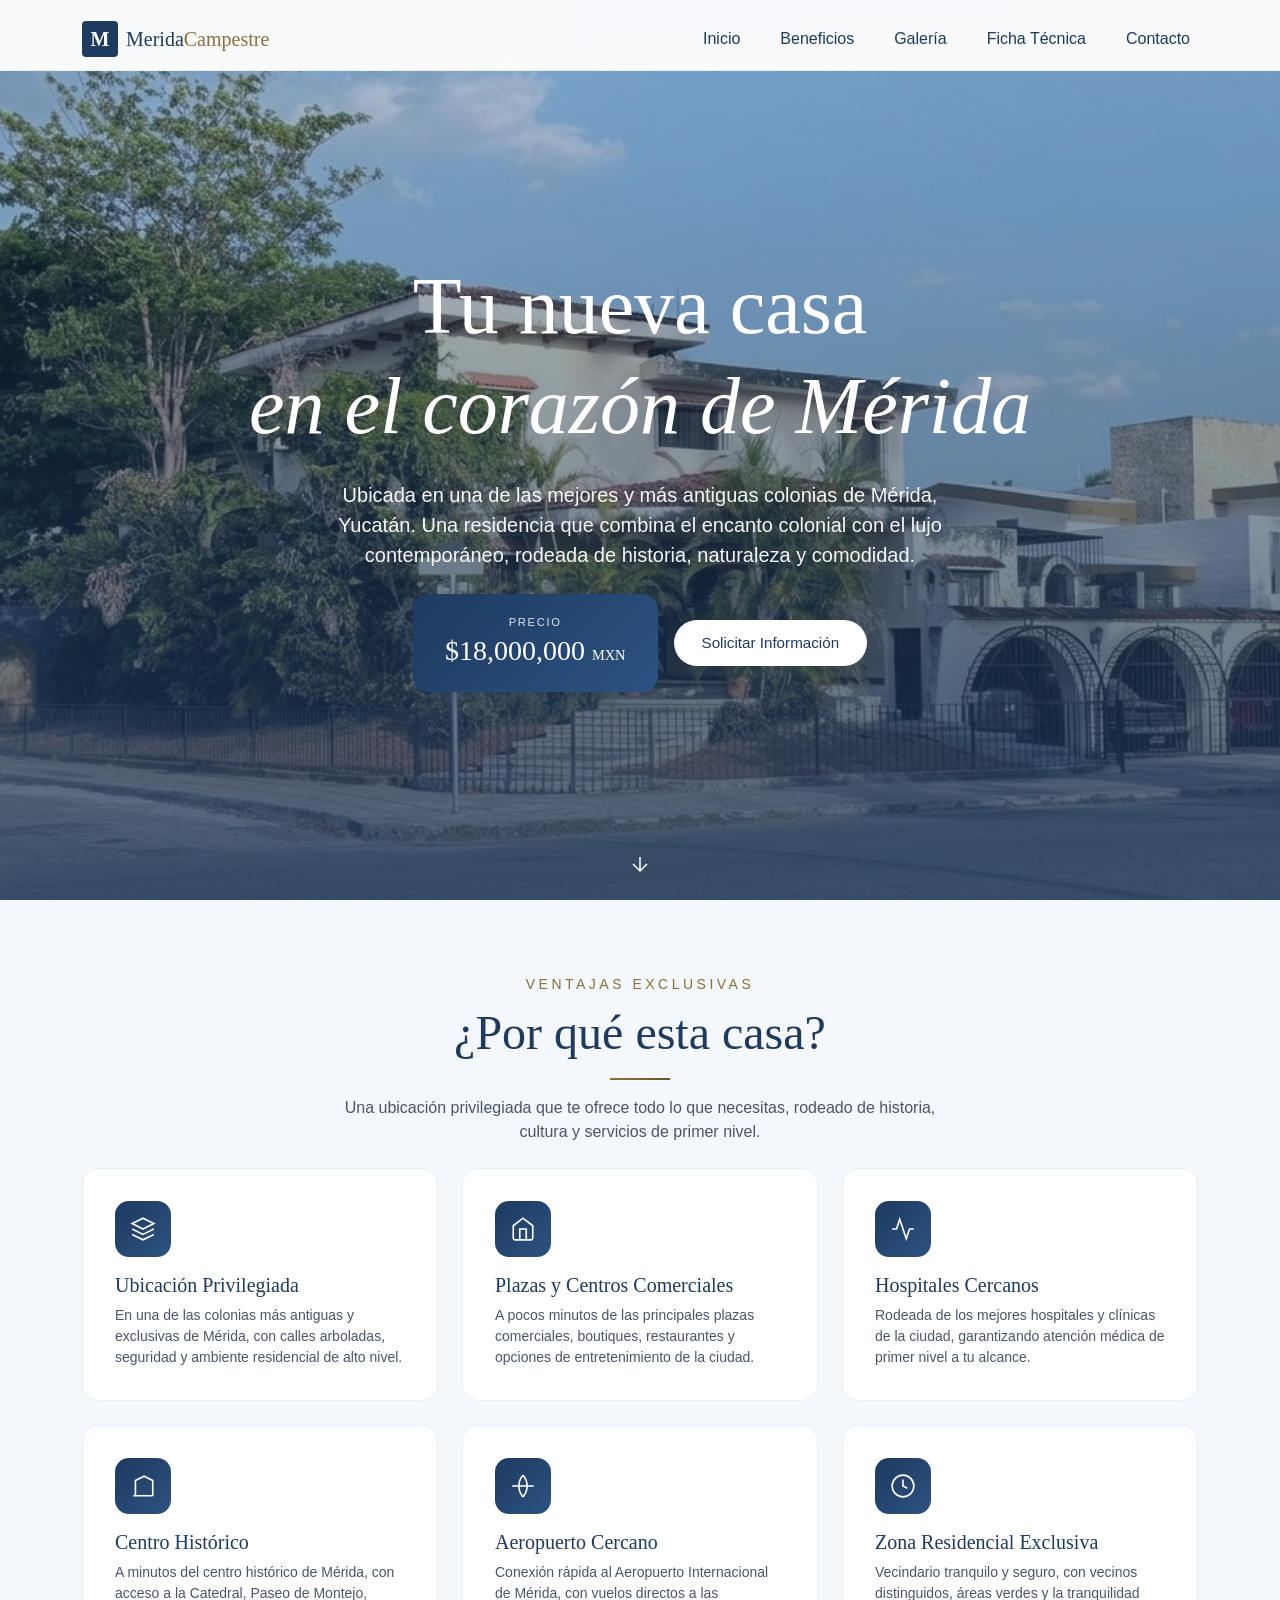
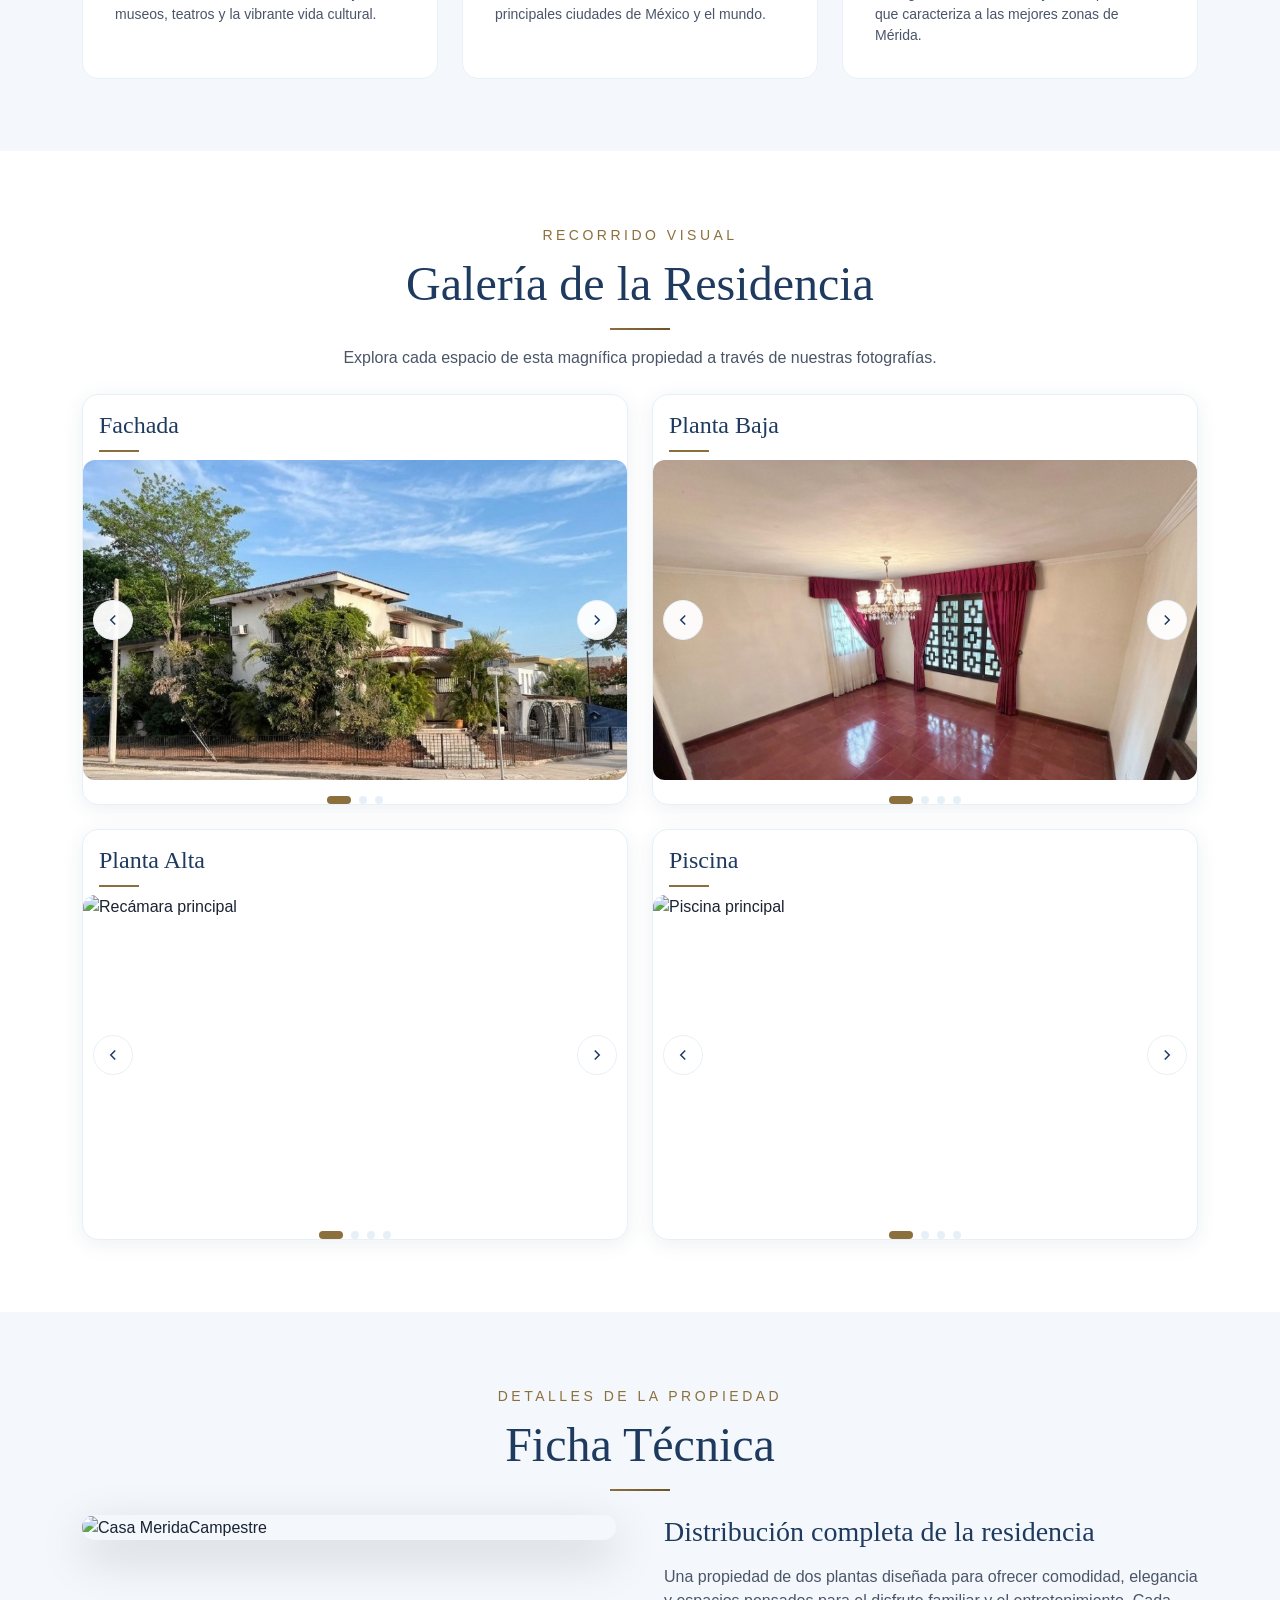
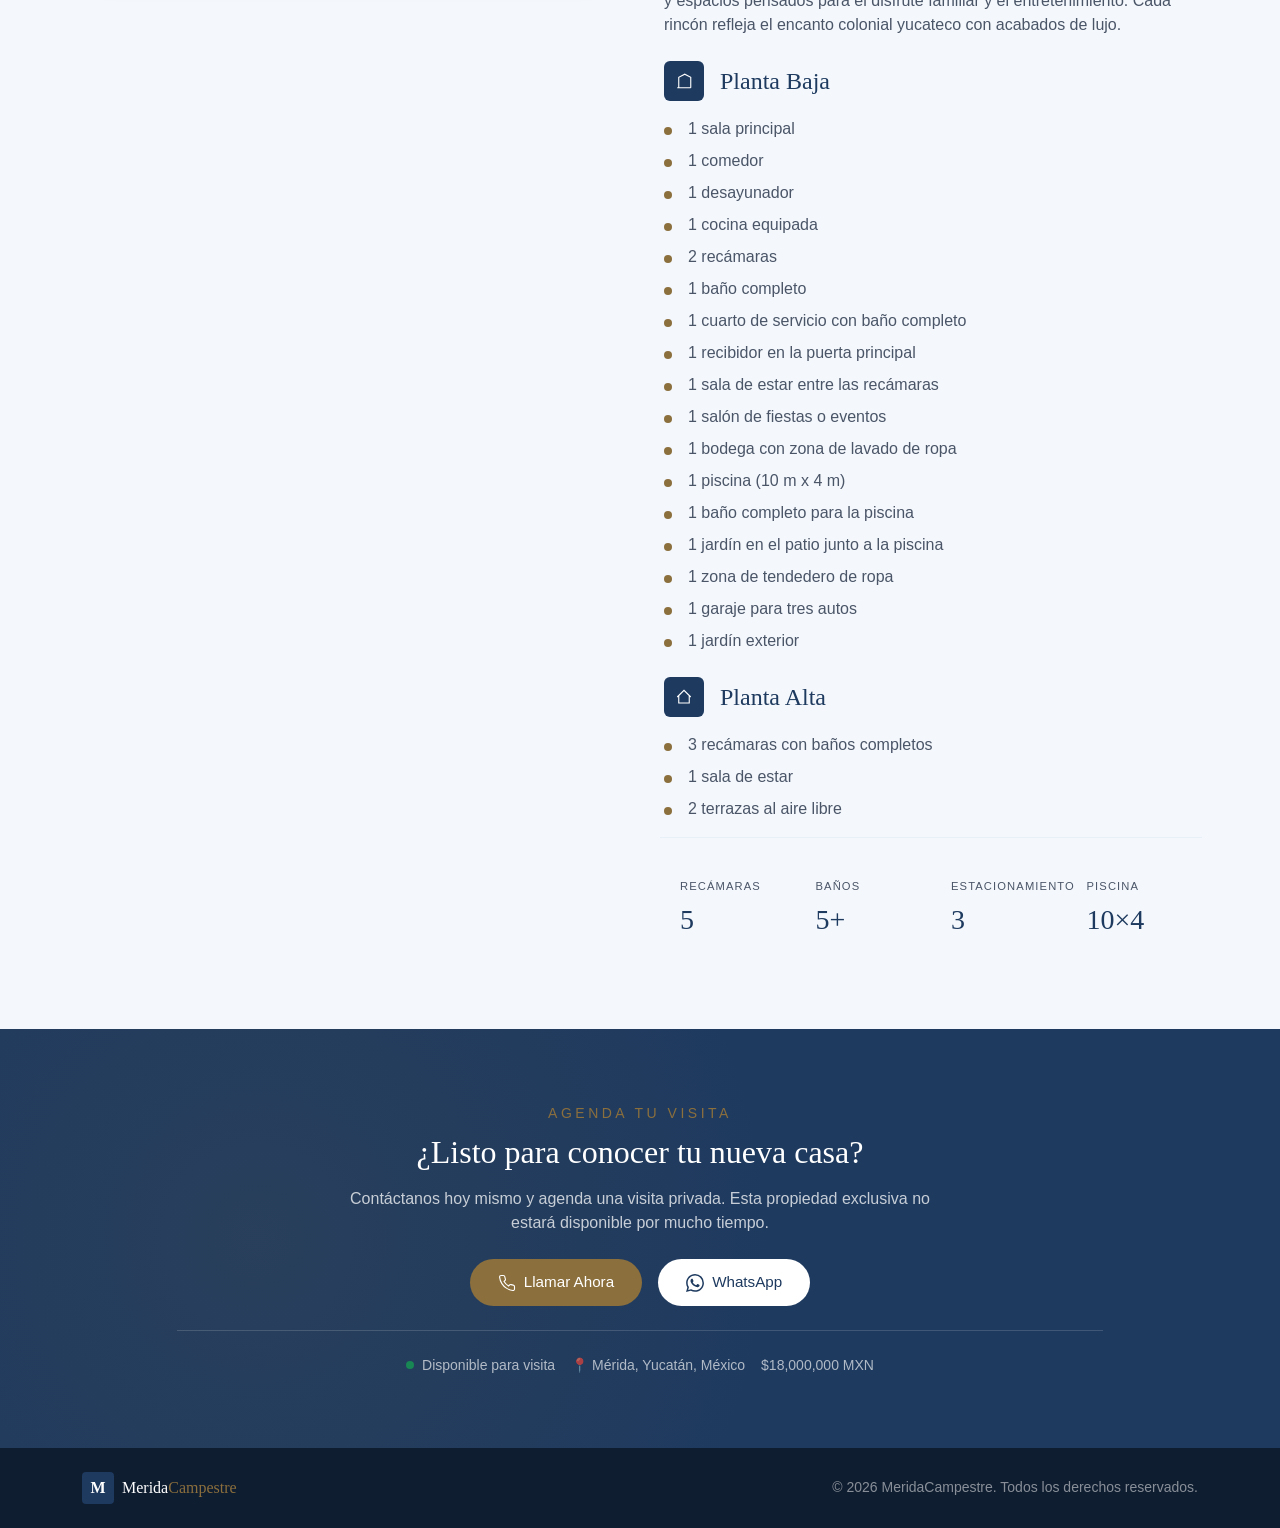
==== commit fbc5e28a: "cambio total de pagina6" ====
--- a/index.html
+++ b/index.html
@@ -249,24 +249,21 @@
               <div class="carousel-track">
                 <div class="carousel-slide">
                   <img
-                    src="https://image.qwenlm.ai/public_source/6cf25e87-b063-4405-871f-7ea7b1f51964/15c27468d-0cbf-4468-b409-e8ff5867f57d.png"
+                    src="assets/img/fachada/f1.jpeg"
                     alt="Fachada principal" />
                 </div>
                 <div class="carousel-slide">
                   <img
-                    src="https://image.qwenlm.ai/public_source/6cf25e87-b063-4405-871f-7ea7b1f51964/126bfcdab-4846-4639-afaf-2ef0e5b409d6.png"
+                    src="assets/img/fachada/f2.jpeg"
+                    
                     alt="Vista lateral fachada" />
                 </div>
                 <div class="carousel-slide">
                   <img
-                    src="https://image.qwenlm.ai/public_source/6cf25e87-b063-4405-871f-7ea7b1f51964/100034839-eeef-45ba-b4b7-31b2bdbad37e.png"
+                    src="assets/img/fachada/f3.jpeg"
                     alt="Arcos coloniales" />
                 </div>
-                <div class="carousel-slide">
-                  <img
-                    src="https://image.qwenlm.ai/public_source/6cf25e87-b063-4405-871f-7ea7b1f51964/1ff01d74d-fbe4-4ddf-8244-6b77a6b35e38.png"
-                    alt="Puerta principal" />
-                </div>
+            
               </div>
               <button class="carousel-btn prev" aria-label="Anterior">
                 <svg width="18" height="18" viewBox="0 0 24 24" fill="none" stroke="currentColor" stroke-width="2">
@@ -295,7 +292,7 @@
               <div class="carousel-track">
                 <div class="carousel-slide">
                   <img
-                    src="https://image.qwenlm.ai/public_source/6cf25e87-b063-4405-871f-7ea7b1f51964/1a5f6a724-3ea6-49c6-a9bf-1ae55ea96deb.png"
+                    src="assets/img/sala y recibidor/salaprincioal.png"
                     alt="Sala principal" />
                 </div>
                 <div class="carousel-slide">
--- a/css/styles.css
+++ b/css/styles.css
@@ -25,7 +25,7 @@
   .font-body { font-family: 'Outfit', sans-serif; font-weight: 300; }
   
   .hero-bg {
-    background-image: linear-gradient(180deg, rgba(30,58,95,0.25) 0%, rgba(30,58,95,0.78) 100%), url('../assets/img/fachada/fachada3.png');
+    background-image: linear-gradient(180deg, rgba(30,58,95,0.25) 0%, rgba(30,58,95,0.78) 100%), url('../assets/img/fachada/f3.jpeg');
     background-size: cover;
     background-position: center;
     min-height: 100vh;
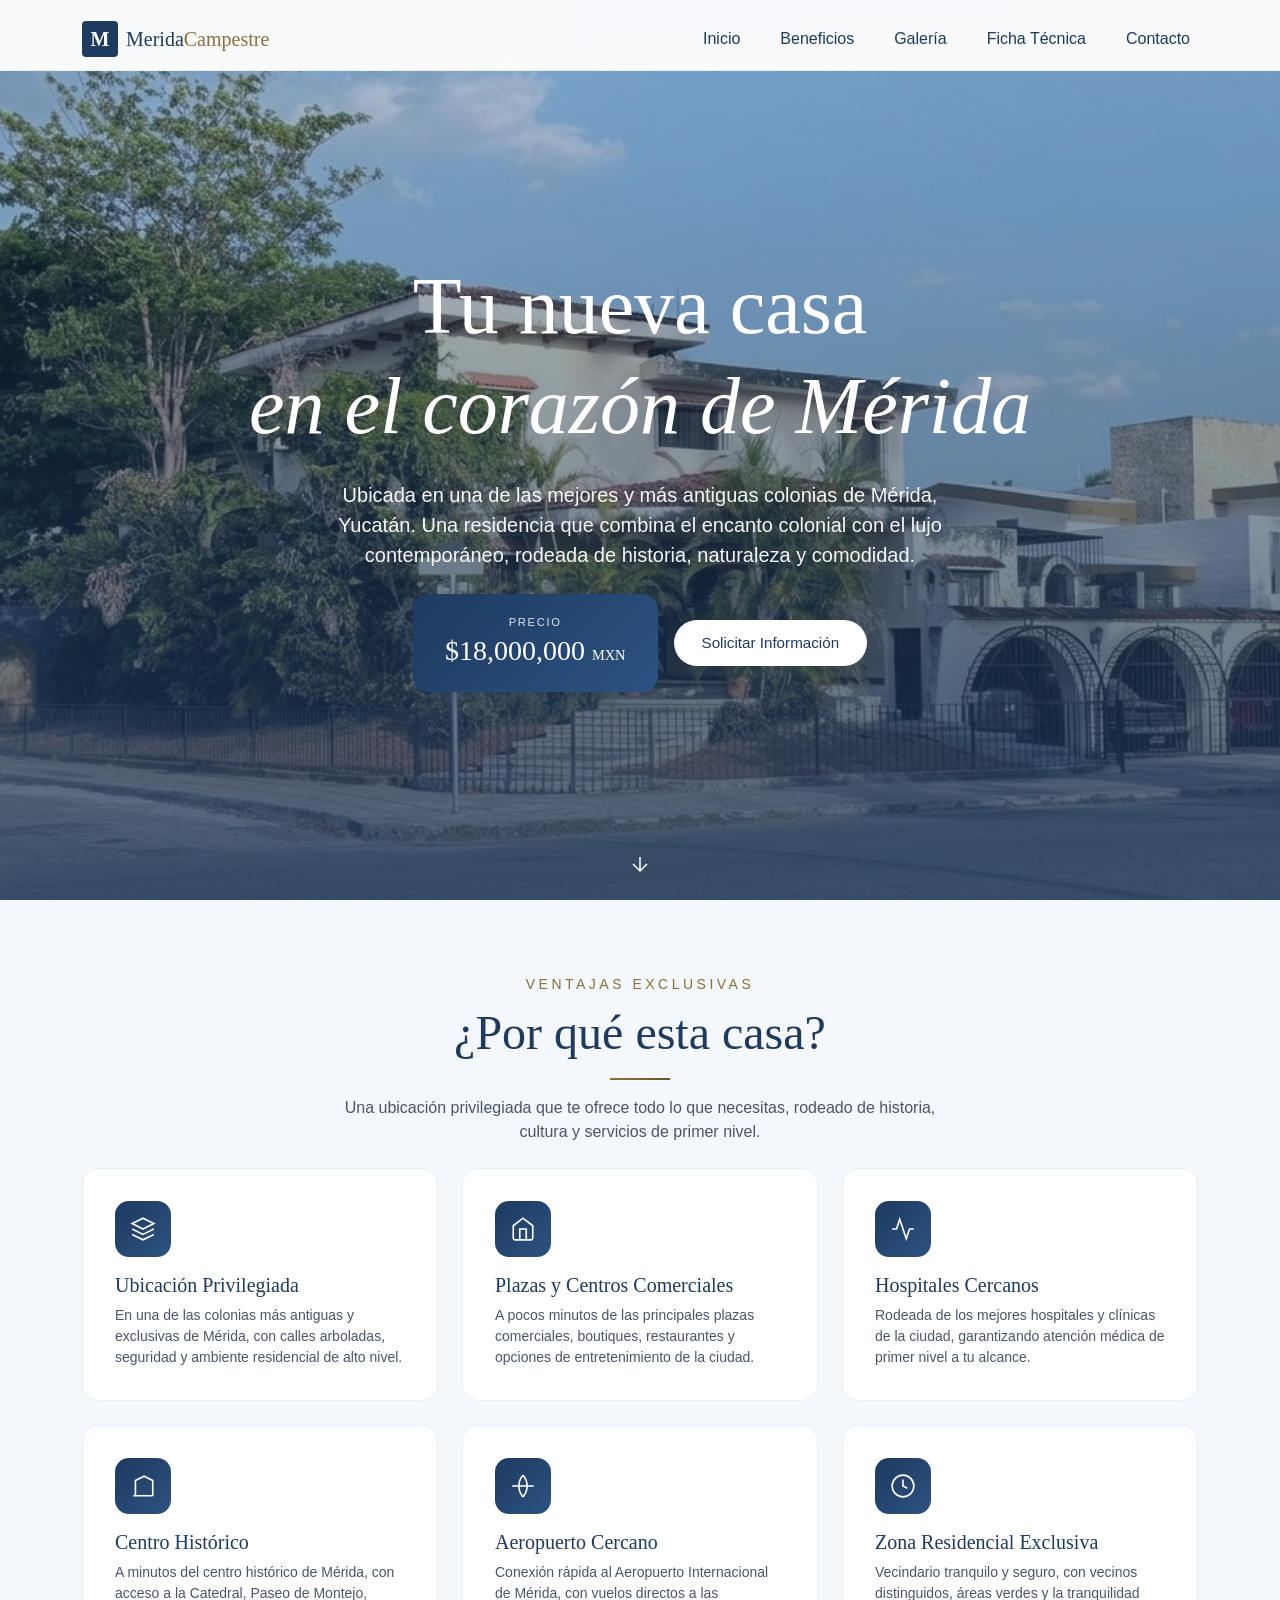
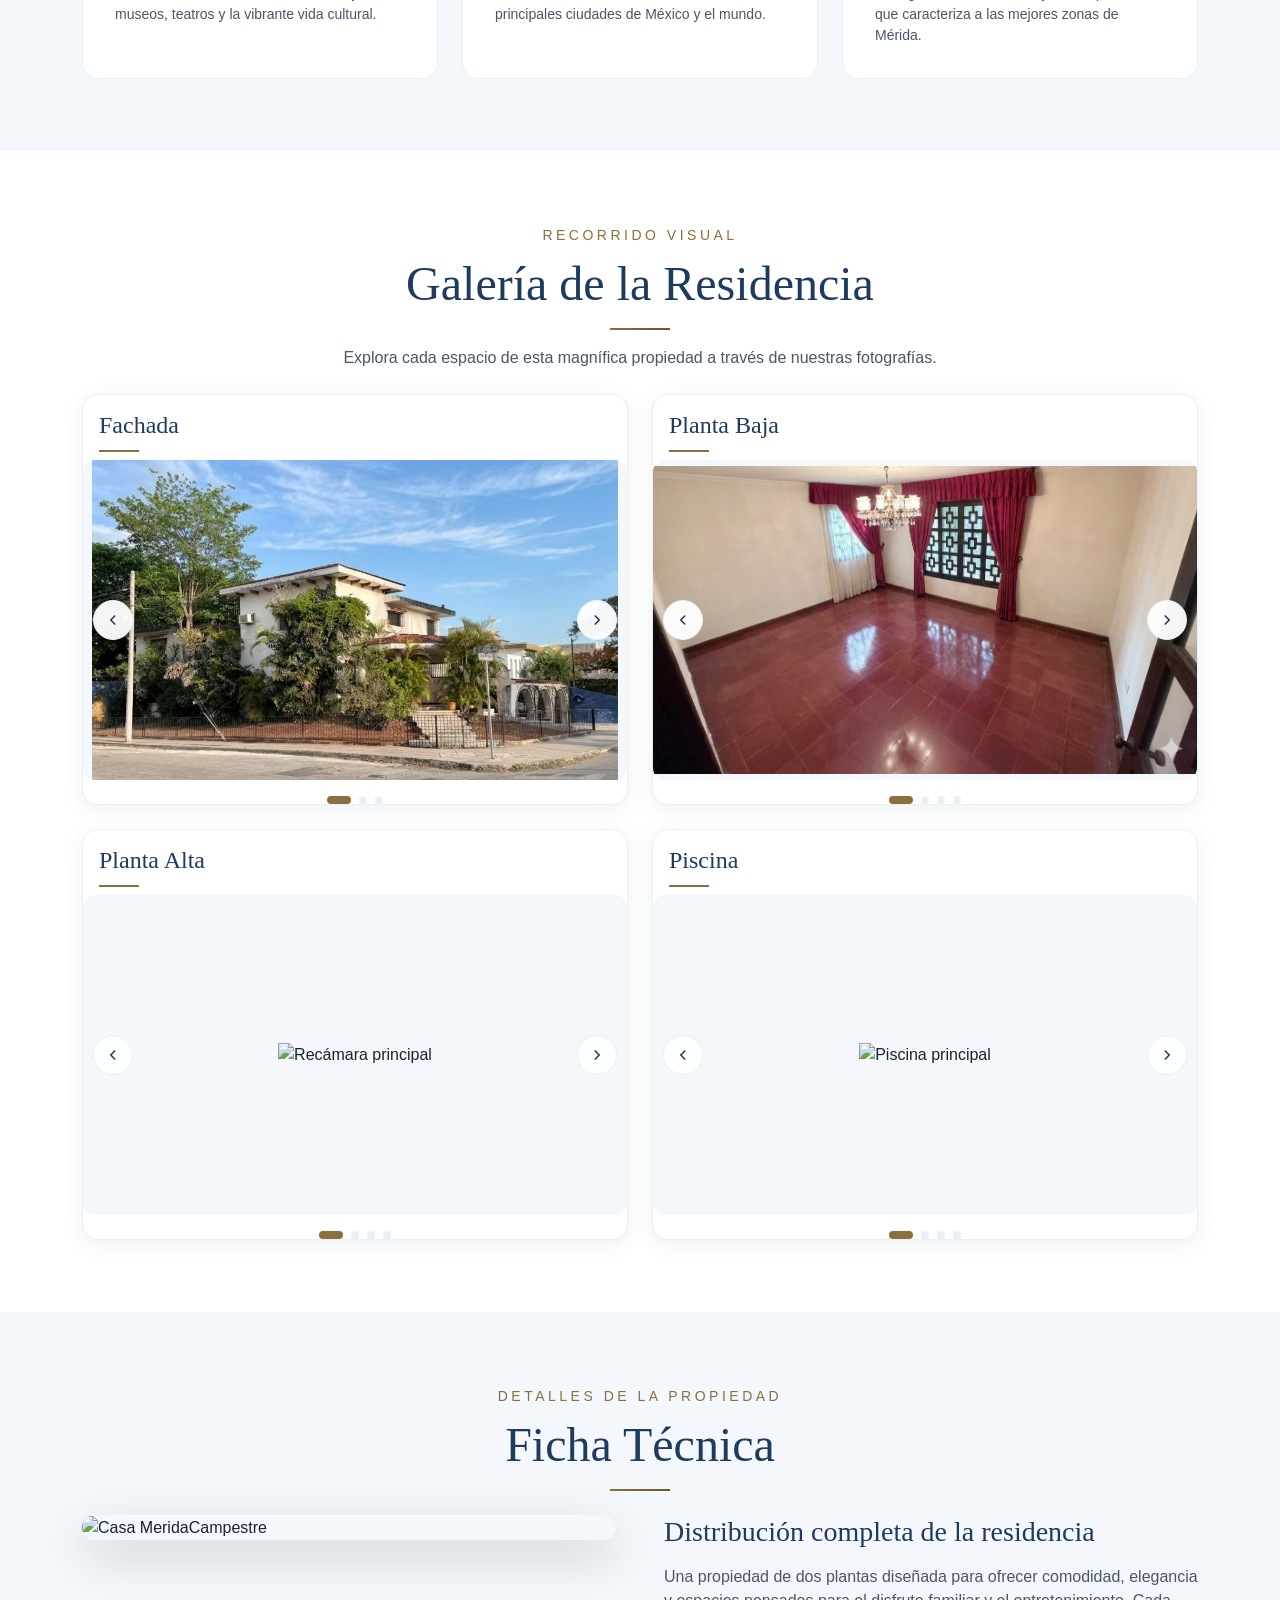
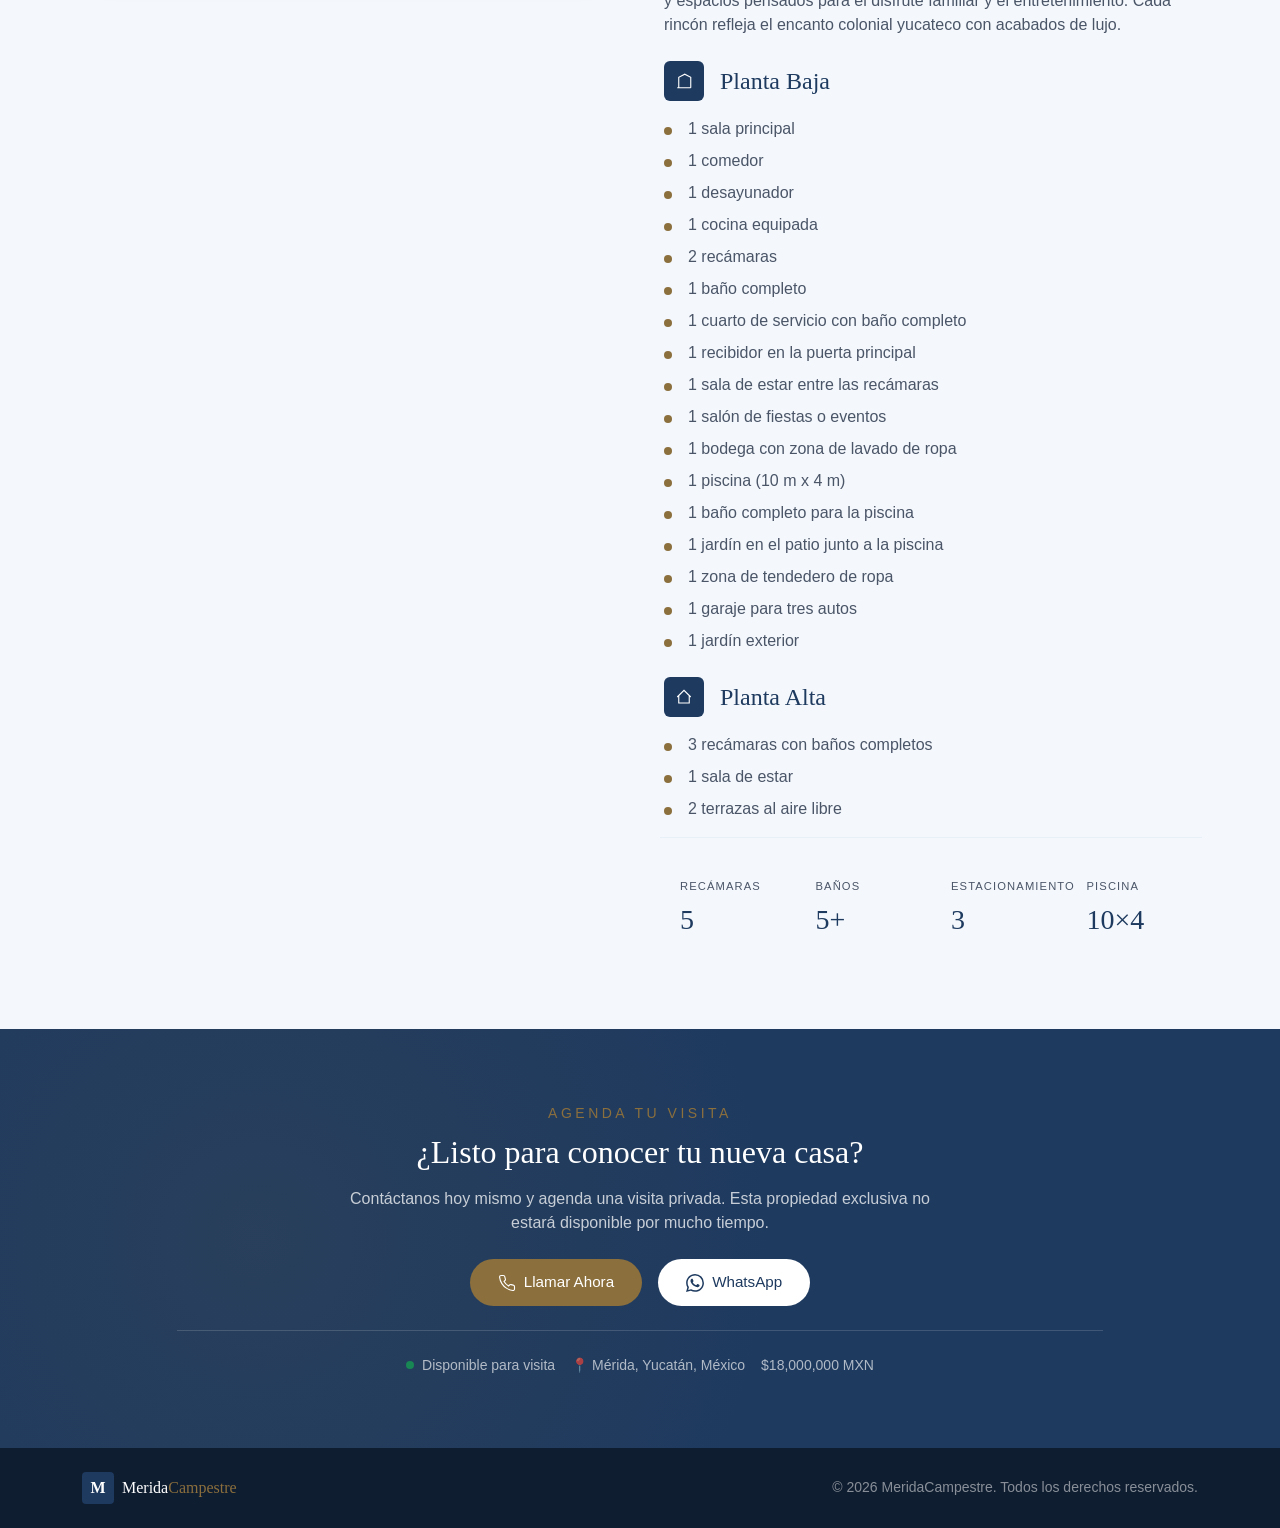
==== commit 00ba8406: "cambio total de pagina7 cambio de telefono" ====
--- a/index.html
+++ b/index.html
@@ -292,22 +292,22 @@
               <div class="carousel-track">
                 <div class="carousel-slide">
                   <img
-                    src="assets/img/sala y recibidor/salaprincioal.png"
+                    src="assets/img/sala y recibidor/1s.jpeg"
                     alt="Sala principal" />
                 </div>
                 <div class="carousel-slide">
                   <img
-                    src="https://image.qwenlm.ai/public_source/6cf25e87-b063-4405-871f-7ea7b1f51964/11d38e09c-4975-4562-b189-1c02d6938e70.png"
+                    src="assets/img/comedor principal/1cmp.jpeg"
                     alt="Comedor" />
                 </div>
                 <div class="carousel-slide">
                   <img
-                    src="https://image.qwenlm.ai/public_source/6cf25e87-b063-4405-871f-7ea7b1f51964/1e7f99668-9d91-4ed8-82b8-17533c68109e.png"
+                    src="assets/img/cocina/1c.jpeg"
                     alt="Sala colonial" />
                 </div>
                 <div class="carousel-slide">
                   <img
-                    src="https://image.qwenlm.ai/public_source/6cf25e87-b063-4405-871f-7ea7b1f51964/1cfab516c-1e92-446c-a0c2-88cd7bad1d23.png"
+                    src="assets/img/cocina/2c.jpeg"
                     alt="Comedor elegante" />
                 </div>
               </div>
@@ -558,7 +558,7 @@
             exclusiva no estará disponible por mucho tiempo.
           </p>
           <div class="d-flex flex-column flex-sm-row gap-3 justify-content-center px-3">
-            <a href="tel:+529991733981"
+            <a href="tel:+529999011577"
               class="btn btn-gold d-inline-flex align-items-center justify-content-center gap-2">
               <svg width="18" height="18" viewBox="0 0 24 24" fill="none" stroke="currentColor" stroke-width="1.5">
                 <path
@@ -566,7 +566,7 @@
               </svg>
               Llamar Ahora
             </a>
-            <a href="https://wa.me/529991733981"
+            <a href="https://wa.me/529999011577" target="_blank"
               class="btn btn-white d-inline-flex align-items-center justify-content-center gap-2">
               <svg width="18" height="18" viewBox="0 0 24 24" fill="currentColor">
                 <path
--- a/css/styles.css
+++ b/css/styles.css
@@ -162,16 +162,28 @@
     display: flex;
     transition: transform 0.6s cubic-bezier(0.4, 0, 0.2, 1);
     touch-action: pan-y;
+    height: 100%;
   }
   .carousel-slide { 
-    min-width: 100%; 
+    flex: 0 0 100%;
+    width: 100%;
+    height: 100%;
     position: relative; 
+    display: flex;
+    align-items: center;
+    justify-content: center;
+    background: var(--blue-pale);
+    overflow: hidden;
   }
   .carousel-slide img { 
-    width: 100%; 
-    height: 100%; 
-    object-fit: cover;
     display: block;
+    max-width: 100%;
+    max-height: 100%;
+    width: auto;
+    height: auto;
+    object-fit: contain;
+    object-position: center;
+    background: var(--blue-pale);
   }
   
   .carousel-btn {
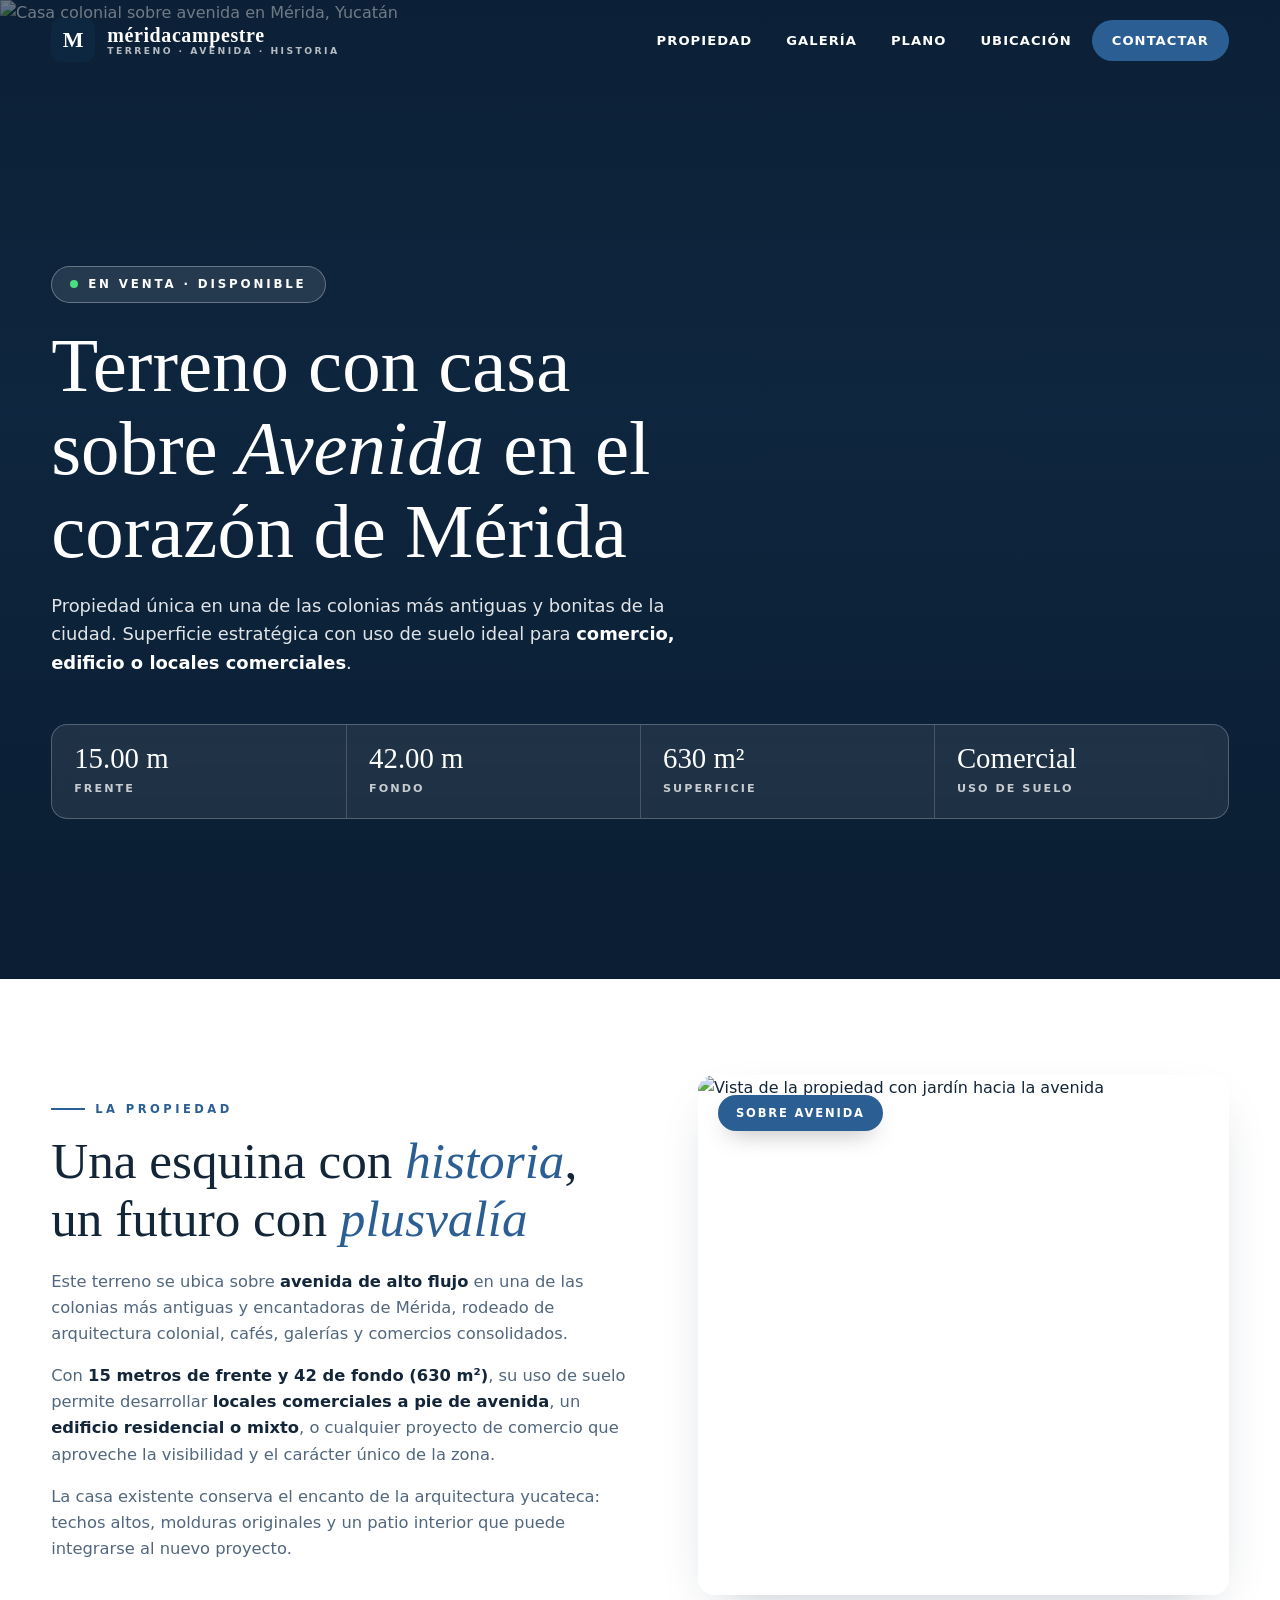
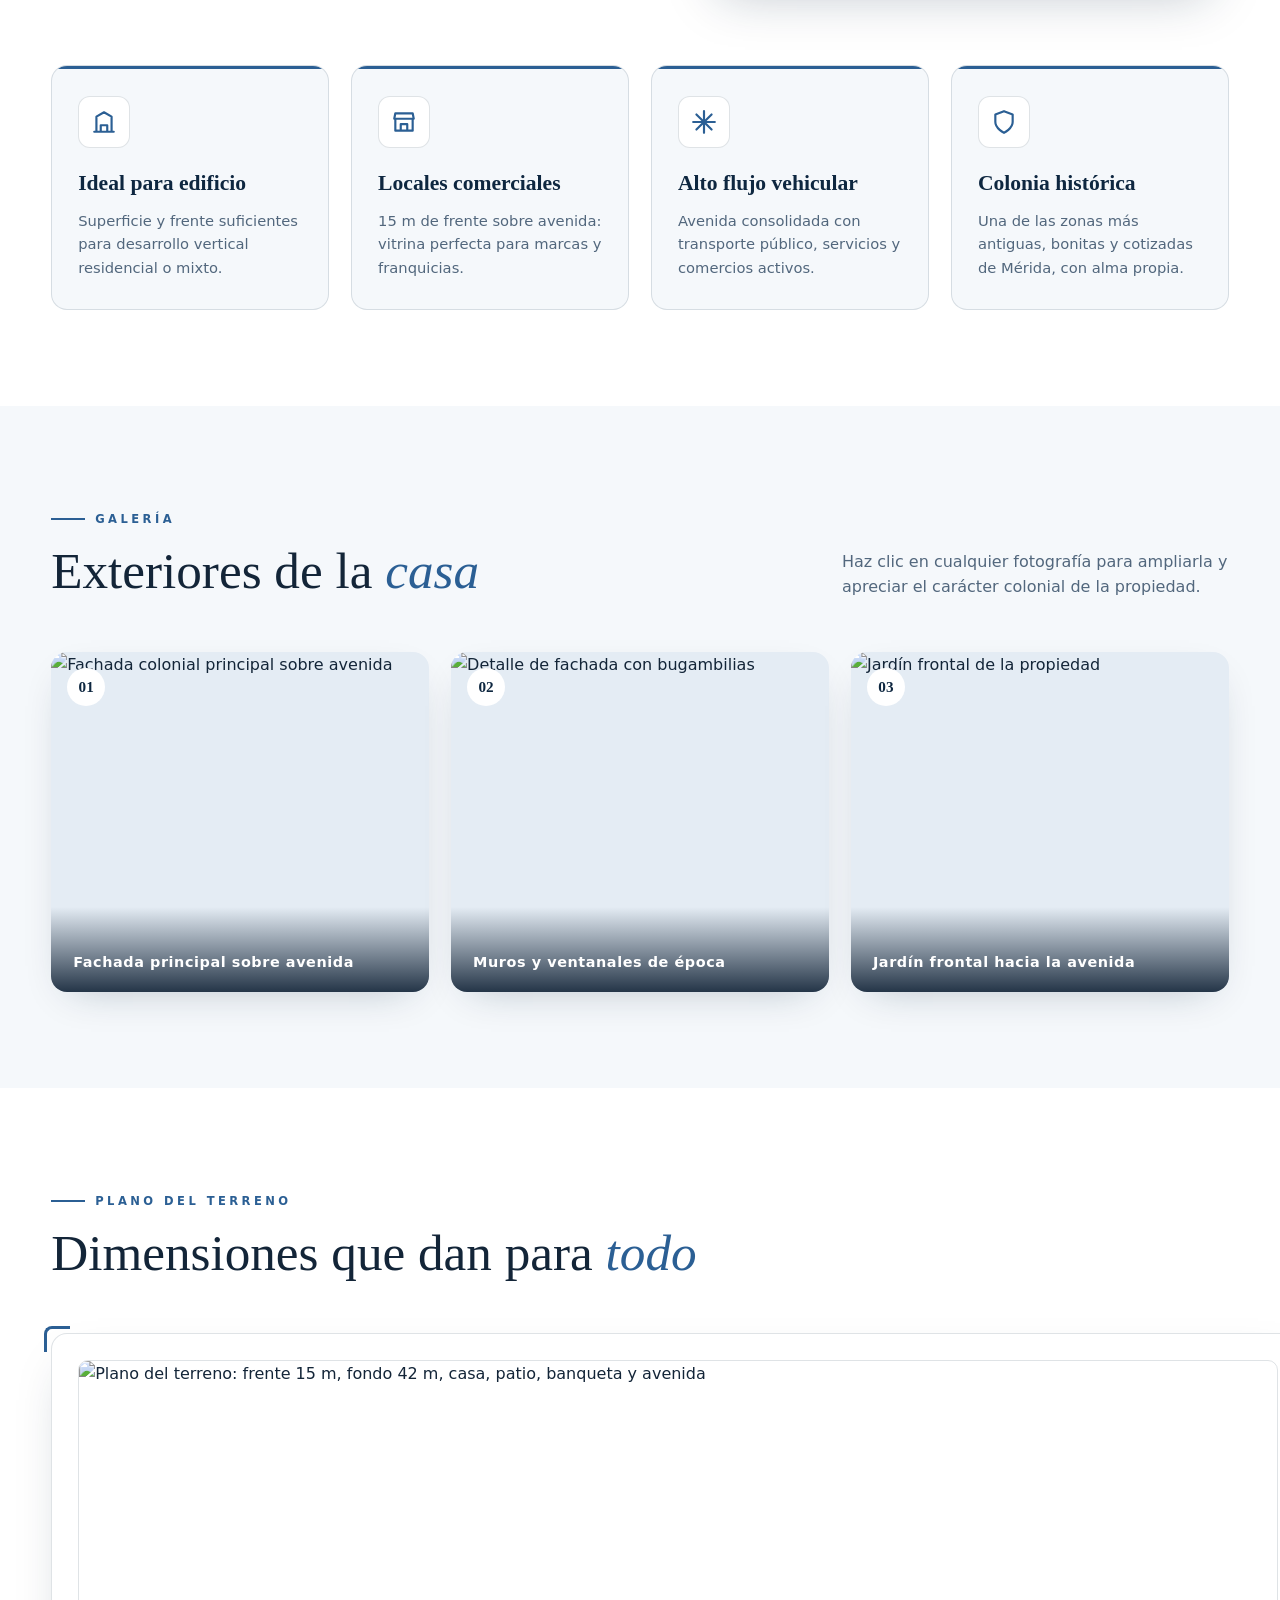
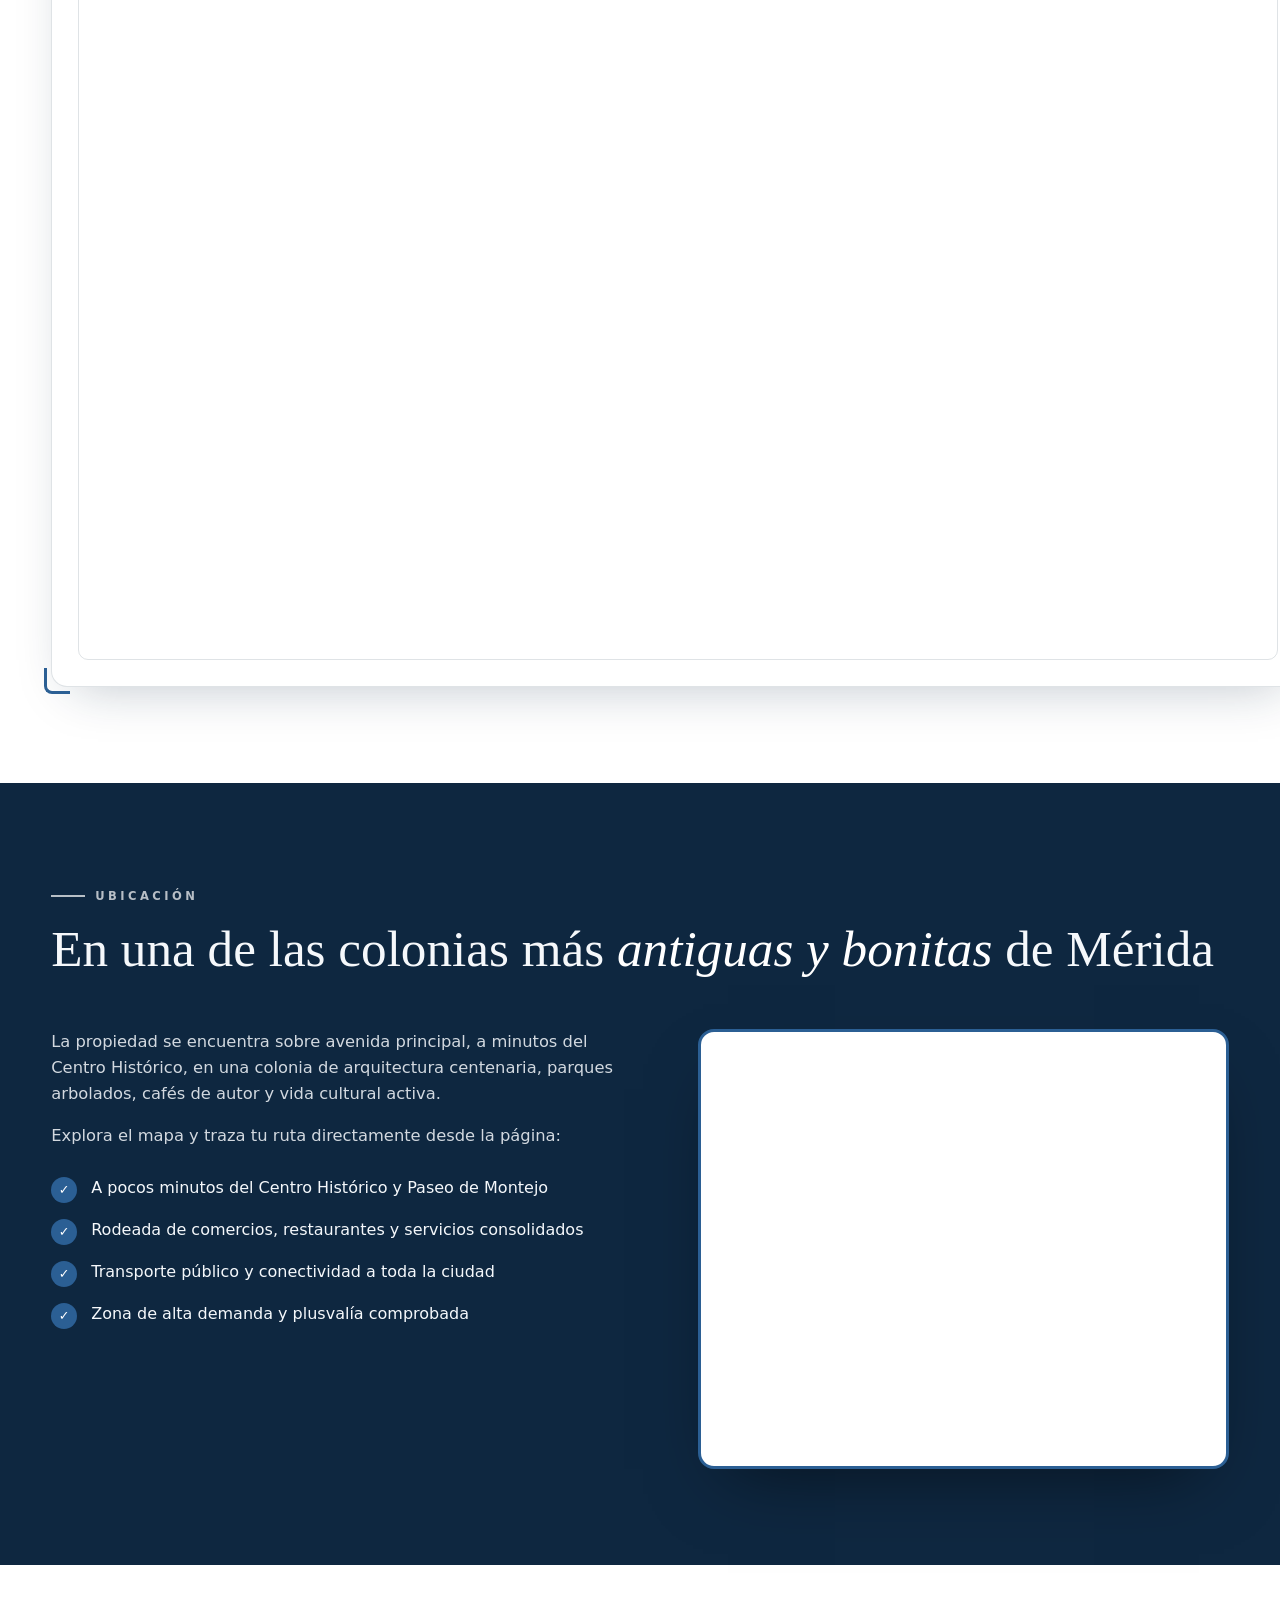
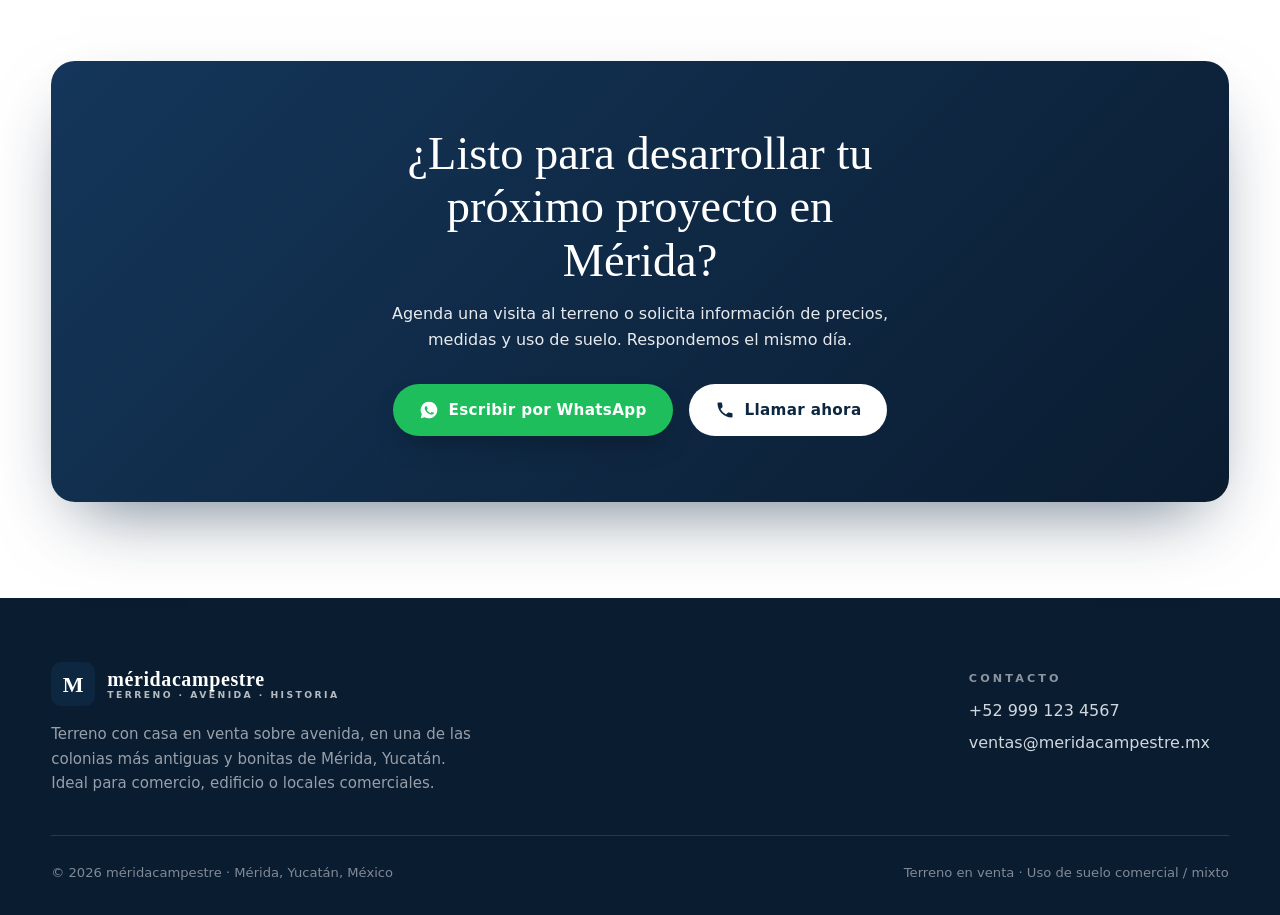
==== commit 27dd8850: "cambio tota de la pagina :s" ====
--- a/index.html
+++ b/index.html
@@ -1,752 +1,766 @@
-<!doctype html>
+
+                        <!DOCTYPE html>
+                        <html lang="en">
+                        <head>
+                            <meta charset="UTF-8">
+                            <meta name="viewport" content="width=device-width, initial-scale=1.0">
+              <style>
+                body {
+                  background-color: white; /* Ensure the iframe has a white background */
+                }
+
+                /* =========================================================
+   styles.css — méridacampestre
+   Minimalista: azul marino, blanco y detalles azules.
+   Tipografías: Cormorant Garamond (títulos formales, delgados)
+   + Libre Franklin (texto). Sin animaciones continuas.
+   ========================================================= */
+
+:root{
+  --blanco:#ffffff;
+  --hielo:#f5f8fb;
+  --niebla:#e4ecf4;
+  --navy:#0e2740;
+  --navy-2:#14365a;
+  --navy-3:#0a1c30;
+  --azul:#2b5f94;
+  --tinta:#132538;
+  --suave:#52677d;
+  --whats:#1ebe5d;
+  --whats-osc:#17a34f;
+  --linea:rgba(14,39,64,.13);
+  --radio:16px;
+  --sombra:0 20px 50px -22px rgba(14,39,64,.28);
+  --fuente-titulo:'Cormorant Garamond',Georgia,serif;
+  --fuente-texto:'Libre Franklin',system-ui,sans-serif;
+}
+
+*{margin:0;padding:0;box-sizing:border-box}
+html{scroll-behavior:smooth}
+body{
+  font-family:var(--fuente-texto);
+  background:var(--blanco);
+  color:var(--tinta);
+  line-height:1.6;
+  overflow-x:hidden;
+}
+h1,h2,h3{font-family:var(--fuente-titulo);font-weight:500}
+img{display:block;max-width:100%}
+a{text-decoration:none;color:inherit}
+.wrap{width:min(1180px,92%);margin:0 auto}
+
+/* ---------- BOTONES ---------- */
+.boton{
+  display:inline-flex;align-items:center;justify-content:center;gap:10px;
+  padding:14px 26px;border-radius:999px;border:none;cursor:pointer;
+  font-family:var(--fuente-texto);font-weight:600;font-size:.95rem;letter-spacing:.02em;
+  transition:background-color .2s ease, transform .2s ease;
+}
+.boton:hover{transform:translateY(-2px)}
+.boton svg{width:20px;height:20px}
+.boton-whats{background:var(--whats);color:var(--blanco);box-shadow:0 14px 30px -12px rgba(0,0,0,.35)}
+.boton-whats:hover{background:var(--whats-osc)}
+.boton-blanco{background:var(--blanco);color:var(--navy)}
+.boton-blanco:hover{background:var(--hielo)}
+
+/* ---------- HEADER ---------- */
+.cabecera{
+  position:fixed;inset:0 0 auto 0;z-index:60;
+  padding:18px 0;
+  transition:background-color .3s ease, box-shadow .3s ease, padding .3s ease;
+}
+.cabecera.fija{
+  background:rgba(255,255,255,.94);
+  backdrop-filter:blur(10px);
+  box-shadow:0 10px 30px -18px rgba(14,39,64,.3);
+  padding:10px 0;
+}
+.nav{display:flex;align-items:center;justify-content:space-between;gap:20px}
+.marca{display:flex;align-items:center;gap:12px}
+.marca-icono{
+  width:44px;height:44px;border-radius:10px;flex:none;
+  background:var(--navy);color:var(--blanco);
+  display:grid;place-items:center;
+  font-family:var(--fuente-titulo);font-weight:600;font-size:22px;
+}
+.marca-texto{
+  font-family:var(--fuente-titulo);font-weight:600;font-size:1.25rem;letter-spacing:.03em;
+  color:var(--blanco);transition:color .3s;line-height:1.1;
+}
+.marca-texto small{
+  display:block;font-family:var(--fuente-texto);font-weight:600;
+  font-size:.58rem;letter-spacing:.26em;text-transform:uppercase;opacity:.7;
+}
+.cabecera.fija .marca-texto{color:var(--navy)}
+.nav-enlaces{display:flex;gap:6px;align-items:center}
+.nav-enlaces a{
+  font-size:.82rem;font-weight:600;letter-spacing:.08em;text-transform:uppercase;
+  color:var(--blanco);padding:8px 14px;border-radius:999px;
+  transition:background-color .2s ease;
+}
+.nav-enlaces a:hover{background:rgba(255,255,255,.16)}
+.cabecera.fija .nav-enlaces a{color:var(--navy)}
+.cabecera.fija .nav-enlaces a:hover{background:rgba(14,39,64,.08)}
+.nav-cta{background:var(--azul);color:var(--blanco) !important;padding:10px 20px !important}
+.nav-cta:hover{background:var(--navy-2)}
+.menu-boton{
+  display:none;background:none;border:none;cursor:pointer;
+  width:44px;height:44px;position:relative;
+}
+.menu-boton span,
+.menu-boton span::before,
+.menu-boton span::after{
+  content:"";display:block;width:24px;height:2px;background:var(--blanco);
+  position:absolute;left:10px;border-radius:2px;transition:background-color .3s;
+}
+.menu-boton span{top:21px}
+.menu-boton span::before{top:-7px;left:0}
+.menu-boton span::after{top:7px;left:0}
+.cabecera.fija .menu-boton span,
+.cabecera.fija .menu-boton span::before,
+.cabecera.fija .menu-boton span::after{background:var(--navy)}
+
+/* ---------- HERO ---------- */
+.hero{position:relative;min-height:100svh;display:flex;align-items:flex-end;color:var(--blanco);overflow:hidden;background:var(--navy)}
+.hero-fondo{position:absolute;inset:0}
+.hero-fondo img{width:100%;height:100%;object-fit:cover}
+.hero-fondo::after{
+  content:"";position:absolute;inset:0;
+  background:linear-gradient(180deg,rgba(10,28,48,.6) 0%,rgba(10,28,48,.15) 42%,rgba(10,28,48,.88) 100%);
+}
+.hero-contenido{position:relative;z-index:2;padding:170px 0 64px;width:100%}
+.hero-etiqueta{
+  display:inline-flex;align-items:center;gap:10px;
+  background:rgba(255,255,255,.1);backdrop-filter:blur(6px);
+  border:1px solid rgba(255,255,255,.3);
+  padding:8px 18px;border-radius:999px;
+  font-size:.74rem;font-weight:600;letter-spacing:.24em;text-transform:uppercase;
+  margin-bottom:22px;
+}
+.punto{width:8px;height:8px;border-radius:50%;background:#4ade80;flex:none}
+.hero h1{
+  font-size:clamp(2.6rem,6vw,4.9rem);
+  font-weight:400;line-height:1.08;letter-spacing:0;
+  max-width:16ch;
+}
+.hero h1 em{font-style:italic;font-weight:500}
+.hero-sub{max-width:58ch;margin-top:18px;font-size:clamp(1rem,1.4vw,1.14rem);font-weight:300;color:rgba(255,255,255,.88)}
+.hero-sub strong{font-weight:600;color:var(--blanco)}
+.hero-datos{
+  margin-top:46px;display:grid;grid-template-columns:repeat(4,1fr);
+  background:rgba(255,255,255,.08);backdrop-filter:blur(10px);
+  border:1px solid rgba(255,255,255,.24);border-radius:var(--radio);
+  overflow:hidden;
+}
+.hero-datos div{padding:18px 22px;border-left:1px solid rgba(255,255,255,.18)}
+.hero-datos div:first-child{border-left:none}
+.hero-datos strong{display:block;font-family:var(--fuente-titulo);font-size:clamp(1.3rem,2.3vw,1.8rem);font-weight:500;color:var(--blanco);line-height:1.1}
+.hero-datos span{font-size:.7rem;letter-spacing:.18em;text-transform:uppercase;font-weight:600;color:rgba(255,255,255,.75)}
+
+/* ---------- SECCIONES ---------- */
+section{padding:96px 0}
+.sec-cabecera{display:flex;align-items:flex-end;justify-content:space-between;gap:24px;margin-bottom:52px;flex-wrap:wrap}
+.sec-nota{max-width:38ch;color:var(--suave);font-weight:300}
+.kicker{
+  display:inline-flex;align-items:center;gap:10px;
+  font-size:.72rem;font-weight:700;letter-spacing:.3em;text-transform:uppercase;
+  color:var(--azul);margin-bottom:14px;
+}
+.kicker::before{content:"";width:34px;height:2px;background:var(--azul)}
+.titulo-seccion{font-size:clamp(2.1rem,4.2vw,3.2rem);font-weight:500;line-height:1.12}
+.titulo-seccion em{font-style:italic;color:var(--azul)}
+.texto-suave{color:var(--suave);font-weight:300;font-size:1.04rem}
+
+/* ---------- DOS COLUMNAS ---------- */
+.dos-columnas{display:grid;grid-template-columns:1.05fr .95fr;gap:60px;align-items:center}
+.col-texto p{color:var(--suave);margin-bottom:16px;font-size:1.02rem;font-weight:300}
+.col-texto p strong{color:var(--tinta);font-weight:600}
+.dos-columnas .col-texto .titulo-seccion{margin-bottom:22px}
+
+/* ---------- TARJETA IMAGEN ---------- */
+.tarjeta-imagen{position:relative;border-radius:var(--radio);overflow:hidden;box-shadow:var(--sombra)}
+.tarjeta-imagen img{width:100%;height:520px;object-fit:cover}
+.sello{
+  position:absolute;top:20px;left:20px;
+  background:var(--azul);color:var(--blanco);
+  font-weight:600;font-size:.72rem;letter-spacing:.16em;text-transform:uppercase;
+  padding:9px 18px;border-radius:999px;box-shadow:0 10px 24px -10px rgba(0,0,0,.35);
+}
+
+/* ---------- CARACTERÍSTICAS (solo azul) ---------- */
+.caracteristicas{display:grid;grid-template-columns:repeat(4,1fr);gap:22px;margin-top:70px}
+.tarjeta{
+  background:var(--hielo);border:1px solid var(--linea);border-radius:var(--radio);
+  padding:30px 26px;position:relative;overflow:hidden;
+  transition:transform .25s ease, box-shadow .25s ease;
+}
+.tarjeta::before{
+  content:"";position:absolute;inset:0 0 auto 0;height:3px;
+  background:var(--azul);
+}
+.tarjeta:hover{transform:translateY(-6px);box-shadow:var(--sombra)}
+.tarjeta-icono{
+  width:52px;height:52px;border-radius:12px;background:var(--blanco);
+  border:1px solid var(--linea);
+  display:grid;place-items:center;margin-bottom:18px;color:var(--azul);
+}
+.tarjeta-icono svg{width:26px;height:26px}
+.tarjeta h3{font-size:1.35rem;font-weight:600;margin-bottom:8px;color:var(--navy)}
+.tarjeta p{font-size:.92rem;color:var(--suave);font-weight:300}
+
+/* ---------- GALERÍA ---------- */
+#galeria{background:var(--hielo)}
+.galeria-grilla{display:grid;grid-template-columns:repeat(3,1fr);gap:22px}
+.foto{
+  position:relative;border-radius:var(--radio);overflow:hidden;cursor:zoom-in;
+  box-shadow:0 14px 40px -20px rgba(14,39,64,.3);background:var(--niebla);
+}
+.foto img{width:100%;height:340px;object-fit:cover;transition:transform .4s ease}
+.foto:hover img{transform:scale(1.05)}
+.foto figcaption{
+  position:absolute;inset:auto 0 0 0;padding:44px 22px 18px;
+  background:linear-gradient(180deg,transparent,rgba(10,28,48,.88));
+  color:var(--blanco);font-weight:600;font-size:.9rem;letter-spacing:.04em;
+}
+.foto-num{
+  position:absolute;top:16px;left:16px;
+  font-family:var(--fuente-titulo);font-weight:600;font-size:.95rem;
+  background:var(--blanco);color:var(--navy);width:38px;height:38px;border-radius:50%;
+  display:grid;place-items:center;
+}
+
+/* ---------- VISOR (LIGHTBOX) ---------- */
+.visor{
+  position:fixed;inset:0;z-index:100;background:rgba(10,22,36,.94);
+  display:grid;place-items:center;padding:5vh 4vw;
+  opacity:0;visibility:hidden;transition:opacity .25s ease, visibility .25s;
+}
+.visor.abierto{opacity:1;visibility:visible}
+.visor-caja img{max-width:min(960px,92vw);max-height:76vh;border-radius:14px;box-shadow:0 40px 90px -30px rgba(0,0,0,.8)}
+.visor-caja p{color:var(--hielo);text-align:center;margin-top:16px;font-weight:500;letter-spacing:.05em}
+.visor-cerrar{
+  position:absolute;top:22px;right:26px;width:52px;height:52px;border-radius:50%;
+  background:var(--blanco);border:none;cursor:pointer;font-size:1.3rem;font-weight:700;color:var(--navy);
+  transition:transform .25s ease;
+}
+.visor-cerrar:hover{transform:rotate(90deg)}
+
+/* ---------- PLANO ---------- */
+.plano-tarjeta{
+  background:var(--blanco);border:1px solid var(--linea);border-radius:var(--radio);
+  padding:26px;box-shadow:var(--sombra);position:relative;
+}
+.plano-tarjeta img{width:100%;border-radius:10px;border:1px solid var(--linea)}
+.esquina{position:absolute;width:26px;height:26px;border:3px solid var(--azul)}
+.esquina.tl{top:-8px;left:-8px;border-right:none;border-bottom:none;border-radius:8px 0 0 0}
+.esquina.tr{top:-8px;right:-8px;border-left:none;border-bottom:none;border-radius:0 8px 0 0}
+.esquina.bl{bottom:-8px;left:-8px;border-right:none;border-top:none;border-radius:0 0 0 8px}
+.esquina.br{bottom:-8px;right:-8px;border-left:none;border-top:none;border-radius:0 0 8px 0}
+.tabla{width:100%;border-collapse:collapse;margin:26px 0 0}
+.tabla tr{border-bottom:1px solid var(--linea)}
+.tabla td{padding:13px 4px;font-size:.97rem}
+.tabla td:first-child{font-weight:600;color:var(--navy)}
+.tabla td:last-child{text-align:right;color:var(--suave);font-weight:300}
+.tabla .fila-azul td{color:var(--azul);font-weight:700}
+
+/* ---------- UBICACIÓN ---------- */
+#ubicacion{background:var(--navy);color:var(--hielo)}
+#ubicacion .kicker{color:rgba(255,255,255,.7)}
+#ubicacion .kicker::before{background:rgba(255,255,255,.7)}
+#ubicacion .titulo-seccion em{color:var(--blanco)}
+.dos-columnas.ub{align-items:stretch}
+#ubicacion .col-texto p{color:rgba(245,248,251,.85)}
+.lista-check{list-style:none;margin-top:26px;display:grid;gap:14px}
+.lista-check li{display:flex;gap:14px;align-items:flex-start;font-weight:500}
+.check{
+  flex:none;width:26px;height:26px;border-radius:50%;
+  background:var(--azul);color:var(--blanco);
+  display:grid;place-items:center;font-weight:700;font-size:.8rem;margin-top:2px;
+}
+.mapa-tarjeta{
+  border-radius:var(--radio);overflow:hidden;
+  border:3px solid var(--azul);
+  box-shadow:0 30px 70px -30px rgba(0,0,0,.55);
+  min-height:440px;position:relative;background:var(--blanco);
+}
+.mapa-tarjeta iframe{position:absolute;inset:0;width:100%;height:100%;border:0}
+
+/* ---------- BANDA CTA ---------- */
+.banda-cta{background:var(--blanco);text-align:center}
+.cta-tarjeta{
+  background:linear-gradient(135deg,var(--navy-2),var(--navy-3));
+  border-radius:24px;padding:66px 8%;color:var(--blanco);
+  position:relative;overflow:hidden;
+  box-shadow:0 30px 70px -28px rgba(14,39,64,.65);
+}
+.cta-tarjeta h2{font-size:clamp(2rem,3.8vw,2.9rem);font-weight:500;line-height:1.15;max-width:22ch;margin:0 auto 14px}
+.cta-tarjeta p{font-weight:300;opacity:.9;max-width:52ch;margin:0 auto 32px}
+.cta-botones{display:flex;gap:16px;justify-content:center;flex-wrap:wrap;position:relative;z-index:2}
+
+/* ---------- FOOTER ---------- */
+.pie{background:var(--navy-3);color:var(--hielo);padding:64px 0 32px}
+.pie-arriba{
+  display:flex;justify-content:space-between;gap:40px;flex-wrap:wrap;
+  align-items:flex-start;padding-bottom:40px;
+  border-bottom:1px solid rgba(255,255,255,.12);
+}
+.pie-marca{max-width:420px}
+.pie-marca p{color:rgba(245,248,251,.6);font-weight:300;margin-top:16px;font-size:.94rem}
+.pie-contacto{display:flex;flex-direction:column;gap:10px;min-width:260px;padding-top:8px}
+.pie-etiqueta{font-size:.7rem;letter-spacing:.28em;text-transform:uppercase;color:rgba(245,248,251,.55);font-weight:700}
+.pie-datos{display:grid;gap:6px;font-size:1rem;font-weight:400}
+.pie-datos a{color:rgba(245,248,251,.85);transition:color .2s ease}
+.pie-datos a:hover{color:var(--blanco)}
+.pie-abajo{
+  display:flex;justify-content:space-between;gap:16px;flex-wrap:wrap;
+  padding-top:26px;font-size:.82rem;color:rgba(245,248,251,.5);font-weight:300;
+}
+
+/* =========================================================
+   RESPONSIVE — todos los dispositivos
+   ========================================================= */
+
+/* Tablet horizontal / laptops pequeñas */
+@media (max-width:1100px){
+  .caracteristicas{grid-template-columns:repeat(2,1fr)}
+  .dos-columnas{gap:44px}
+}
+
+/* Tablet vertical */
+@media (max-width:980px){
+  .nav-enlaces{
+    position:fixed;inset:0 0 auto 0;background:var(--navy-3);
+    flex-direction:column;align-items:stretch;padding:96px 6% 30px;gap:8px;
+    transform:translateY(-100%);transition:transform .35s ease;z-index:-1;
+  }
+  body.menu-abierto .nav-enlaces{transform:none}
+  .nav-enlaces a{color:var(--blanco) !important;padding:14px;border-radius:12px}
+  .nav-enlaces a:hover{background:rgba(255,255,255,.08)}
+  .nav-cta{background:var(--azul);color:var(--blanco) !important;text-align:center}
+  .menu-boton{display:block}
+  .menu-boton span,.menu-boton span::before,.menu-boton span::after{background:var(--blanco) !important}
+  .dos-columnas{grid-template-columns:1fr;gap:40px}
+  .tarjeta-imagen img{height:420px}
+  .sec-cabecera{margin-bottom:36px}
+}
+
+/* Tablet pequeña / móvil grande */
+@media (max-width:860px){
+  .galeria-grilla{grid-template-columns:repeat(2,1fr)}
+  .foto img{height:300px}
+}
+
+/* Móvil */
+@media (max-width:640px){
+  section{padding:68px 0}
+  .hero-contenido{padding:140px 0 44px}
+  .hero h1{font-size:clamp(2.3rem,9vw,2.7rem)}
+  .hero-datos{grid-template-columns:repeat(2,1fr)}
+  .hero-datos div{padding:14px 18px}
+  .hero-datos div:nth-child(odd){border-left:none}
+  .hero-datos div:nth-child(n+3){border-top:1px solid rgba(255,255,255,.18)}
+  .caracteristicas{grid-template-columns:1fr;margin-top:48px}
+  .galeria-grilla{grid-template-columns:1fr}
+  .foto img{height:280px}
+  .tarjeta-imagen img{height:320px}
+  .mapa-tarjeta{min-height:360px}
+  .cta-tarjeta{padding:52px 7%}
+  .pie-arriba{flex-direction:column}
+  .pie-contacto{width:100%;min-width:0}
+}
+
+/* Móvil muy pequeño */
+@media (max-width:400px){
+  .marca-texto{font-size:1.1rem}
+  .marca-icono{width:40px;height:40px}
+  .boton{padding:13px 22px;font-size:.9rem}
+  .hero-datos div{padding:12px 14px}
+  .hero-datos strong{font-size:1.15rem}
+}
+
+/* Accesibilidad: respetar reducción de movimiento */
+@media (prefers-reduced-motion: reduce){
+  html{scroll-behavior:auto}
+  *,*::before,*::after{transition:none !important}
+}
+
+
+              </style>
+                        </head>
+                        <body>
+                            <!-- index.html — Mérida Campestre -->
+<!DOCTYPE html>
 <html lang="es">
-
 <head>
-  <meta charset="UTF-8" />
-  <meta name="viewport" content="width=device-width, initial-scale=1.0, maximum-scale=5.0" />
-  <meta name="theme-color" content="#1e3a5f" />
-  <title>MeridaCampestre | Tu Nueva Casa en Mérida, Yucatán</title>
-  <link href="https://cdn.jsdelivr.net/npm/bootstrap@5.3.2/dist/css/bootstrap.min.css" rel="stylesheet" />
-  <link rel="stylesheet" href="https://cdn.jsdelivr.net/npm/@fontsource/outfit@5.0.0/300.css" />
-  <link rel="stylesheet" href="https://cdn.jsdelivr.net/npm/@fontsource/outfit@5.0.0/400.css" />
-  <link rel="stylesheet" href="https://cdn.jsdelivr.net/npm/@fontsource/outfit@5.0.0/500.css" />
-  <link rel="stylesheet" href="https://cdn.jsdelivr.net/npm/@fontsource/cormorant-garamond@5.0.0/300.css" />
-  <link rel="stylesheet" href="https://cdn.jsdelivr.net/npm/@fontsource/cormorant-garamond@5.0.0/400.css" />
-  <link rel="stylesheet" href="css/styles.css" />
+<meta charset="UTF-8">
+<meta name="viewport" content="width=device-width, initial-scale=1.0">
+<title>Mérida Campestre — Terreno en venta sobre Avenida | Mérida, Yucatán</title>
+<meta name="description" content="Terreno con casa en venta sobre avenida en una de las colonias más antiguas y bonitas de Mérida. Ideal para comercio, edificio o locales comerciales.">
+<meta name="theme-color" content="#0e2740">
+
+<!-- Preconexiones para acelerar recursos externos -->
+<link rel="preconnect" href="https://cdn.jsdelivr.net" crossorigin>
+<link rel="preconnect" href="https://image.qwenlm.ai" crossorigin>
+
+<!-- Precarga de la imagen principal (LCP) -->
+<link rel="preload" as="image" href="https://image.qwenlm.ai/public_source/e4fcee55-08ac-42ba-a378-fd84009455f4/1acff1983-3586-490d-981d-6379b77ef7dd.png">
+
+<!-- Solo dos tipografías: Cormorant Garamond (títulos, formal y delgada) + Libre Franklin (texto) -->
+<link rel="stylesheet" href="https://cdn.jsdelivr.net/npm/@fontsource/cormorant-garamond/300.css">
+<link rel="stylesheet" href="https://cdn.jsdelivr.net/npm/@fontsource/cormorant-garamond/400.css">
+<link rel="stylesheet" href="https://cdn.jsdelivr.net/npm/@fontsource/cormorant-garamond/500.css">
+<link rel="stylesheet" href="https://cdn.jsdelivr.net/npm/@fontsource/cormorant-garamond/600.css">
+<link rel="stylesheet" href="https://cdn.jsdelivr.net/npm/@fontsource/libre-franklin/300.css">
+<link rel="stylesheet" href="https://cdn.jsdelivr.net/npm/@fontsource/libre-franklin/400.css">
+<link rel="stylesheet" href="https://cdn.jsdelivr.net/npm/@fontsource/libre-franklin/600.css">
+<link rel="stylesheet" href="https://cdn.jsdelivr.net/npm/@fontsource/libre-franklin/700.css">
+
+<!-- Hoja de estilos separada -->
+<link rel="stylesheet" href="styles.css">
+
+<!-- Script al final con defer para no bloquear el render -->
+<script src="script.js" defer></script>
 </head>
-
 <body>
-  <!-- Navbar -->
-  <nav class="navbar navbar-expand-lg fixed-top navbar-custom nav-blur border-bottom border-blue-light">
-    <div class="container">
-      <a class="navbar-brand d-flex align-items-center gap-2" href="#inicio">
-        <div class="bg-blue-deep rounded-1 d-flex align-items-center justify-content-center"
-          style="width: 36px; height: 36px">
-          <span class="font-display text-white fw-bold" style="font-size: 1.25rem">M</span>
-        </div>
-        <span class="font-display text-blue-deep" style="font-size: 1.25rem">Merida<span
-            class="text-gold">Campestre</span></span>
-      </a>
-      <button class="navbar-toggler border-0" type="button" data-bs-toggle="collapse" data-bs-target="#navMenu"
-        aria-controls="navMenu" aria-expanded="false" aria-label="Toggle navigation">
-        <span class="navbar-toggler-icon"></span>
-      </button>
-      <div class="collapse navbar-collapse" id="navMenu">
-        <ul class="navbar-nav ms-auto mb-2 mb-lg-0 gap-lg-4">
-          <li class="nav-item">
-            <a class="nav-link text-blue-deep" href="#inicio">Inicio</a>
-          </li>
-          <li class="nav-item">
-            <a class="nav-link text-blue-deep" href="#beneficios">Beneficios</a>
-          </li>
-          <li class="nav-item">
-            <a class="nav-link text-blue-deep" href="#galeria">Galería</a>
-          </li>
-          <li class="nav-item">
-            <a class="nav-link text-blue-deep" href="#ficha">Ficha Técnica</a>
-          </li>
-          <li class="nav-item">
-            <a class="nav-link text-blue-deep" href="#contacto">Contacto</a>
-          </li>
+
+<!-- ============ HEADER ============ -->
+<header class="cabecera" id="cabecera">
+  <div class="wrap nav">
+    <a class="marca" href="#inicio">
+      <span class="marca-icono" aria-hidden="true">M</span>
+      <span class="marca-texto">méridacampestre<small>terreno · avenida · historia</small></span>
+    </a>
+    <nav class="nav-enlaces" id="navEnlaces" aria-label="Navegación principal">
+      <a href="#propiedad">Propiedad</a>
+      <a href="#galeria">Galería</a>
+      <a href="#plano">Plano</a>
+      <a href="#ubicacion">Ubicación</a>
+      <a href="#contacto" class="nav-cta">Contactar</a>
+    </nav>
+    <button class="menu-boton" id="menuBoton" aria-label="Abrir menú" aria-expanded="false"><span></span></button>
+  </div>
+</header>
+
+<!-- ============ HERO ============ -->
+<section class="hero" id="inicio">
+  <div class="hero-fondo">
+    <img src="https://image.qwenlm.ai/public_source/e4fcee55-08ac-42ba-a378-fd84009455f4/1acff1983-3586-490d-981d-6379b77ef7dd.png"
+         alt="Casa colonial sobre avenida en Mérida, Yucatán"
+         width="1600" height="1000" fetchpriority="high" decoding="async">
+  </div>
+  <div class="hero-contenido">
+    <div class="wrap">
+      <div class="hero-etiqueta"><span class="punto" aria-hidden="true"></span> En venta · Disponible</div>
+      <h1>Terreno con casa sobre <em>Avenida</em> en el corazón de Mérida</h1>
+      <p class="hero-sub">
+        Propiedad única en una de las colonias más antiguas y bonitas de la ciudad.
+        Superficie estratégica con uso de suelo ideal para <strong>comercio, edificio o locales comerciales</strong>.
+      </p>
+      <div class="hero-datos">
+        <div><strong>15.00 m</strong><span>Frente</span></div>
+        <div><strong>42.00 m</strong><span>Fondo</span></div>
+        <div><strong>630 m²</strong><span>Superficie</span></div>
+        <div><strong>Comercial</strong><span>Uso de suelo</span></div>
+      </div>
+    </div>
+  </div>
+</section>
+
+<!-- ============ PROPIEDAD ============ -->
+<section id="propiedad">
+  <div class="wrap">
+    <div class="dos-columnas">
+      <div class="col-texto">
+        <div class="kicker">La propiedad</div>
+        <h2 class="titulo-seccion">Una esquina con <em>historia</em>, un futuro con <em>plusvalía</em></h2>
+        <p>
+          Este terreno se ubica sobre <strong>avenida de alto flujo</strong> en una de las colonias
+          más antiguas y encantadoras de Mérida, rodeado de arquitectura colonial, cafés,
+          galerías y comercios consolidados.
+        </p>
+        <p>
+          Con <strong>15 metros de frente y 42 de fondo (630 m²)</strong>, su uso de suelo permite
+          desarrollar <strong>locales comerciales a pie de avenida</strong>, un <strong>edificio
+          residencial o mixto</strong>, o cualquier proyecto de comercio que aproveche la
+          visibilidad y el carácter único de la zona.
+        </p>
+        <p>
+          La casa existente conserva el encanto de la arquitectura yucateca: techos altos,
+          molduras originales y un patio interior que puede integrarse al nuevo proyecto.
+        </p>
+      </div>
+      <div class="col-imagen tarjeta-imagen">
+        <span class="sello">Sobre Avenida</span>
+        <img src="https://image.qwenlm.ai/public_source/e4fcee55-08ac-42ba-a378-fd84009455f4/1c5b2846c-dd63-4ea1-abec-faf8e956bc9e.png"
+             alt="Vista de la propiedad con jardín hacia la avenida"
+             width="1200" height="900" loading="lazy" decoding="async">
+      </div>
+    </div>
+
+    <div class="caracteristicas">
+      <div class="tarjeta">
+        <div class="tarjeta-icono" aria-hidden="true"><svg viewBox="0 0 24 24" fill="none" stroke="currentColor" stroke-width="2" stroke-linecap="round" stroke-linejoin="round"><path d="M3 21h18M5 21V7l7-4 7 4v14M9 21v-6h6v6"/></svg></div>
+        <h3>Ideal para edificio</h3>
+        <p>Superficie y frente suficientes para desarrollo vertical residencial o mixto.</p>
+      </div>
+      <div class="tarjeta">
+        <div class="tarjeta-icono" aria-hidden="true"><svg viewBox="0 0 24 24" fill="none" stroke="currentColor" stroke-width="2" stroke-linecap="round" stroke-linejoin="round"><path d="M3 9l1-5h16l1 5M4 9v11h16V9M9 20v-6h6v6M3 9h18"/></svg></div>
+        <h3>Locales comerciales</h3>
+        <p>15 m de frente sobre avenida: vitrina perfecta para marcas y franquicias.</p>
+      </div>
+      <div class="tarjeta">
+        <div class="tarjeta-icono" aria-hidden="true"><svg viewBox="0 0 24 24" fill="none" stroke="currentColor" stroke-width="2" stroke-linecap="round" stroke-linejoin="round"><path d="M12 2v20M2 12h20M5 5l14 14M19 5L5 19"/></svg></div>
+        <h3>Alto flujo vehicular</h3>
+        <p>Avenida consolidada con transporte público, servicios y comercios activos.</p>
+      </div>
+      <div class="tarjeta">
+        <div class="tarjeta-icono" aria-hidden="true"><svg viewBox="0 0 24 24" fill="none" stroke="currentColor" stroke-width="2" stroke-linecap="round" stroke-linejoin="round"><path d="M12 22s8-4 8-10V5l-8-3-8 3v7c0 6 8 10 8 10z"/></svg></div>
+        <h3>Colonia histórica</h3>
+        <p>Una de las zonas más antiguas, bonitas y cotizadas de Mérida, con alma propia.</p>
+      </div>
+    </div>
+  </div>
+</section>
+
+<!-- ============ GALERÍA ============ -->
+<section id="galeria">
+  <div class="wrap">
+    <div class="sec-cabecera">
+      <div>
+        <div class="kicker">Galería</div>
+        <h2 class="titulo-seccion">Exteriores de la <em>casa</em></h2>
+      </div>
+      <p class="sec-nota">Haz clic en cualquier fotografía para ampliarla y apreciar el carácter colonial de la propiedad.</p>
+    </div>
+    <div class="galeria-grilla">
+      <figure class="foto" data-full="https://image.qwenlm.ai/public_source/e4fcee55-08ac-42ba-a378-fd84009455f4/1acff1983-3586-490d-981d-6379b77ef7dd.png" data-cap="Fachada principal sobre avenida — arquitectura colonial">
+        <span class="foto-num">01</span>
+        <img src="https://image.qwenlm.ai/public_source/e4fcee55-08ac-42ba-a378-fd84009455f4/1acff1983-3586-490d-981d-6379b77ef7dd.png" alt="Fachada colonial principal sobre avenida" width="1200" height="900" loading="lazy" decoding="async">
+        <figcaption>Fachada principal sobre avenida</figcaption>
+      </figure>
+      <figure class="foto" data-full="https://image.qwenlm.ai/public_source/e4fcee55-08ac-42ba-a378-fd84009455f4/1c459e0b3-4fef-48b0-9c5b-7f25b9788176.png" data-cap="Detalle de muros originales y ventanales de época">
+        <span class="foto-num">02</span>
+        <img src="https://image.qwenlm.ai/public_source/e4fcee55-08ac-42ba-a378-fd84009455f4/1c459e0b3-4fef-48b0-9c5b-7f25b9788176.png" alt="Detalle de fachada con bugambilias" width="1200" height="900" loading="lazy" decoding="async">
+        <figcaption>Muros y ventanales de época</figcaption>
+      </figure>
+      <figure class="foto" data-full="https://image.qwenlm.ai/public_source/e4fcee55-08ac-42ba-a378-fd84009455f4/1c5b2846c-dd63-4ea1-abec-faf8e956bc9e.png" data-cap="Jardín frontal y palmeras hacia la avenida">
+        <span class="foto-num">03</span>
+        <img src="https://image.qwenlm.ai/public_source/e4fcee55-08ac-42ba-a378-fd84009455f4/1c5b2846c-dd63-4ea1-abec-faf8e956bc9e.png" alt="Jardín frontal de la propiedad" width="1200" height="900" loading="lazy" decoding="async">
+        <figcaption>Jardín frontal hacia la avenida</figcaption>
+      </figure>
+    </div>
+  </div>
+</section>
+
+<!-- Visor de imágenes (lightbox) -->
+<div class="visor" id="visor" role="dialog" aria-modal="true" aria-label="Fotografía ampliada">
+  <button class="visor-cerrar" id="visorCerrar" aria-label="Cerrar">✕</button>
+  <div class="visor-caja">
+    <img id="visorImg" src="" alt="Fotografía ampliada">
+    <p id="visorCap"></p>
+  </div>
+</div>
+
+<!-- ============ PLANO ============ -->
+<section id="plano">
+  <div class="wrap">
+    <div class="sec-cabecera">
+      <div>
+        <div class="kicker">Plano del terreno</div>
+        <h2 class="titulo-seccion">Dimensiones que dan para <em>todo</em></h2>
+      </div>
+    </div>
+    <div class="dos-columnas">
+      <div class="plano-tarjeta">
+        <span class="esquina tl" aria-hidden="true"></span>
+        <span class="esquina tr" aria-hidden="true"></span>
+        <span class="esquina bl" aria-hidden="true"></span>
+        <span class="esquina br" aria-hidden="true"></span>
+        <img src="https://image.qwenlm.ai/public_source/e4fcee55-08ac-42ba-a378-fd84009455f4/103539130-c8f0-4dc4-8480-cf32ae47e252.png"
+             alt="Plano del terreno: frente 15 m, fondo 42 m, casa, patio, banqueta y avenida"
+             width="1200" height="900" loading="lazy" decoding="async">
+      </div>
+      <div>
+        <p class="texto-suave">
+          El lote cuenta con una geometría rectangular perfecta para proyectar: frente amplio
+          hacia avenida para el área comercial y un fondo profundo para desarrollo habitacional
+          u oficinas, conservando el patio como área verde o terraza.
+        </p>
+        <table class="tabla">
+          <tr><td>Frente</td><td>15.00 m</td></tr>
+          <tr><td>Fondo</td><td>42.00 m</td></tr>
+          <tr><td>Superficie total</td><td>630.00 m²</td></tr>
+          <tr><td>Casa existente</td><td>Conservable / remodelable</td></tr>
+          <tr><td>Patio trasero</td><td>Aprovechable como terraza o área verde</td></tr>
+          <tr class="fila-azul"><td>Uso de suelo</td><td>Comercial · Mixto (H4)</td></tr>
+        </table>
+      </div>
+    </div>
+  </div>
+</section>
+
+<!-- ============ UBICACIÓN ============ -->
+<section id="ubicacion">
+  <div class="wrap">
+    <div class="sec-cabecera">
+      <div>
+        <div class="kicker">Ubicación</div>
+        <h2 class="titulo-seccion">En una de las colonias más <em>antiguas y bonitas</em> de Mérida</h2>
+      </div>
+    </div>
+    <div class="dos-columnas ub">
+      <div class="col-texto">
+        <p>
+          La propiedad se encuentra sobre avenida principal, a minutos del Centro Histórico,
+          en una colonia de arquitectura centenaria, parques arbolados, cafés de autor y
+          vida cultural activa.
+        </p>
+        <p>Explora el mapa y traza tu ruta directamente desde la página:</p>
+        <ul class="lista-check">
+          <li><span class="check" aria-hidden="true">✓</span> A pocos minutos del Centro Histórico y Paseo de Montejo</li>
+          <li><span class="check" aria-hidden="true">✓</span> Rodeada de comercios, restaurantes y servicios consolidados</li>
+          <li><span class="check" aria-hidden="true">✓</span> Transporte público y conectividad a toda la ciudad</li>
+          <li><span class="check" aria-hidden="true">✓</span> Zona de alta demanda y plusvalía comprobada</li>
         </ul>
-     
-      </div>
-    </div>
-  </nav>
-
-  <!-- Hero -->
-  <section id="inicio" class="hero-bg d-flex align-items-center pt-5">
-    <div class="container py-5">
-      <div class="row justify-content-center">
-        <div class="col-12 col-lg-10 text-center text-white fade-in">
-          <h1 class="font-display hero-title fw-light lh-sm mb-4">
-            Tu nueva casa<br />
-            <span class="text-white fst-italic">en el corazón de Mérida</span>
-          </h1>
-          <p class="lead mx-auto mb-4 px-3" style="max-width: 640px; font-weight: 300; opacity: 0.95">
-            Ubicada en una de las mejores y más antiguas colonias de Mérida,
-            Yucatán. Una residencia que combina el encanto colonial con el
-            lujo contemporáneo, rodeada de historia, naturaleza y comodidad.
-          </p>
-          <div class="d-flex flex-column flex-md-row align-items-center justify-content-center gap-3 mt-4 px-3">
-            <div class="price-tag text-white text-center">
-              <div class="small text-uppercase" style="
-                    letter-spacing: 0.15em;
-                    opacity: 0.85;
-                    font-size: 0.7rem;
-                  ">
-                Precio
-              </div>
-              <div class="font-display fw-light" style="font-size: 1.75rem">
-                $18,000,000 <span style="font-size: 0.9rem">MXN</span>
-              </div>
-            </div>
-            <a href="#contacto" class="btn btn-white mt-2 mt-md-0">Solicitar Información</a>
-          </div>
-        </div>
-      </div>
-    </div>
-    <div class="position-absolute bottom-0 start-50 translate-middle-x pb-4 scroll-indicator">
-      <svg width="24" height="24" viewBox="0 0 24 24" fill="none" stroke="white" stroke-width="1.5">
-        <path d="M12 5v14M5 12l7 7 7-7" />
-      </svg>
-    </div>
-  </section>
-
-  <!-- Beneficios -->
-  <section id="beneficios" class="py-5 bg-blue-pale">
-    <div class="container py-4">
-      <div class="text-center mb-4 fade-in">
-        <span class="text-gold text-uppercase small fw-medium" style="letter-spacing: 0.25em">Ventajas exclusivas</span>
-        <h2 class="font-display section-title fw-light text-blue-deep mt-2 mb-3">
-          ¿Por qué esta casa?
-        </h2>
-        <div class="divider mb-3"></div>
-        <p class="text-soft mx-auto" style="max-width: 600px; color: var(--text-soft); font-weight: 300">
-          Una ubicación privilegiada que te ofrece todo lo que necesitas,
-          rodeado de historia, cultura y servicios de primer nivel.
+      </div>
+      <div class="mapa-tarjeta">
+        <iframe
+          src="https://www.google.com/maps?q=Centro%20Hist%C3%B3rico%2C%20M%C3%A9rida%2C%20Yucat%C3%A1n%2C%20M%C3%A9xico&z=14&output=embed"
+          title="Mapa de ubicación del terreno en Mérida, Yucatán"
+          loading="lazy"
+          referrerpolicy="no-referrer-when-downgrade"
+          allowfullscreen></iframe>
+      </div>
+    </div>
+  </div>
+</section>
+
+<!-- ============ CTA / CONTACTO ============ -->
+<section class="banda-cta" id="contacto">
+  <div class="wrap">
+    <div class="cta-tarjeta">
+      <h2>¿Listo para desarrollar tu próximo proyecto en Mérida?</h2>
+      <p>Agenda una visita al terreno o solicita información de precios, medidas y uso de suelo. Respondemos el mismo día.</p>
+      <div class="cta-botones">
+        <a class="boton boton-whats" href="https://wa.me/529991234567?text=Hola%2C%20me%20interesa%20el%20terreno%20en%20venta%20sobre%20avenida%20en%20M%C3%A9rida" target="_blank" rel="noopener">
+          <svg viewBox="0 0 24 24" fill="currentColor" aria-hidden="true"><path d="M12 2a10 10 0 0 0-8.6 15.1L2 22l5-1.3A10 10 0 1 0 12 2Zm5.2 14.2c-.2.6-1.2 1.2-1.7 1.2-.4.1-1 .1-1.6-.1-.4-.1-.9-.3-1.5-.5-2.6-1.1-4.3-3.8-4.4-4-.1-.2-1.1-1.4-1.1-2.7 0-1.3.7-1.9.9-2.2.2-.3.5-.3.7-.3h.5c.2 0 .4 0 .6.4.2.5.7 1.8.8 1.9.1.1.1.3 0 .5-.1.2-.2.3-.3.5l-.5.5c-.1.2-.3.3-.1.6.2.3.8 1.3 1.7 2.1 1.2 1 2.1 1.4 2.4 1.5.3.1.5.1.6-.1.2-.2.7-.8.9-1.1.2-.3.4-.2.6-.1.3.1 1.6.8 1.9.9.3.2.5.2.5.4.1.1.1.6-.1 1.1Z"/></svg>
+          Escribir por WhatsApp
+        </a>
+        <a class="boton boton-blanco" href="tel:+529991234567">
+          <svg viewBox="0 0 24 24" fill="currentColor" aria-hidden="true"><path d="M6.6 10.8a15.5 15.5 0 0 0 6.6 6.6l2.2-2.2c.3-.3.7-.4 1-.2 1.2.4 2.4.6 3.6.6.6 0 1 .4 1 1V20c0 .6-.4 1-1 1C10.6 21 3 13.4 3 4c0-.6.4-1 1-1h3.5c.6 0 1 .4 1 1 0 1.3.2 2.5.6 3.6.1.4 0 .8-.2 1l-2.3 2.2Z"/></svg>
+          Llamar ahora
+        </a>
+      </div>
+    </div>
+  </div>
+</section>
+
+<!-- ============ FOOTER ============ -->
+<footer class="pie">
+  <div class="wrap">
+    <div class="pie-arriba">
+      <div class="pie-marca">
+        <a class="marca" href="#inicio">
+          <span class="marca-icono" aria-hidden="true">M</span>
+          <span class="marca-texto">méridacampestre<small>terreno · avenida · historia</small></span>
+        </a>
+        <p>Terreno con casa en venta sobre avenida, en una de las colonias más antiguas y bonitas de Mérida, Yucatán. Ideal para comercio, edificio o locales comerciales.</p>
+      </div>
+      <div class="pie-contacto">
+        <span class="pie-etiqueta">Contacto</span>
+        <p class="pie-datos">
+          <a href="tel:+529991234567">+52 999 123 4567</a>
+          <a href="mailto:ventas@meridacampestre.mx">ventas@meridacampestre.mx</a>
         </p>
       </div>
-
-      <div class="row g-3 g-md-4">
-        <div class="col-12 col-md-6 col-lg-4 fade-in">
-          <div class="card-benefit">
-            <div class="icon-circle mb-3">
-              <svg width="26" height="26" viewBox="0 0 24 24" fill="none" stroke="white" stroke-width="1.5">
-                <path d="M12 2L2 7l10 5 10-5-10-5zM2 12l10 5 10-5M2 17l10 5 10-5" />
-              </svg>
-            </div>
-            <h3 class="font-display fw-medium text-blue-deep mb-2" style="font-size: 1.25rem">
-              Ubicación Privilegiada
-            </h3>
-            <p class="mb-0 small" style="color: var(--text-soft); font-weight: 300">
-              En una de las colonias más antiguas y exclusivas de Mérida, con
-              calles arboladas, seguridad y ambiente residencial de alto
-              nivel.
-            </p>
-          </div>
-        </div>
-
-        <div class="col-12 col-md-6 col-lg-4 fade-in">
-          <div class="card-benefit">
-            <div class="icon-circle mb-3">
-              <svg width="26" height="26" viewBox="0 0 24 24" fill="none" stroke="white" stroke-width="1.5">
-                <path d="M3 9l9-7 9 7v11a2 2 0 01-2 2H5a2 2 0 01-2-2z" />
-                <polyline points="9 22 9 12 15 12 15 22" />
-              </svg>
-            </div>
-            <h3 class="font-display fw-medium text-blue-deep mb-2" style="font-size: 1.25rem">
-              Plazas y Centros Comerciales
-            </h3>
-            <p class="mb-0 small" style="color: var(--text-soft); font-weight: 300">
-              A pocos minutos de las principales plazas comerciales,
-              boutiques, restaurantes y opciones de entretenimiento de la
-              ciudad.
-            </p>
-          </div>
-        </div>
-
-        <div class="col-12 col-md-6 col-lg-4 fade-in">
-          <div class="card-benefit">
-            <div class="icon-circle mb-3">
-              <svg width="26" height="26" viewBox="0 0 24 24" fill="none" stroke="white" stroke-width="1.5">
-                <path d="M22 12h-4l-3 9L9 3l-3 9H2" />
-              </svg>
-            </div>
-            <h3 class="font-display fw-medium text-blue-deep mb-2" style="font-size: 1.25rem">
-              Hospitales Cercanos
-            </h3>
-            <p class="mb-0 small" style="color: var(--text-soft); font-weight: 300">
-              Rodeada de los mejores hospitales y clínicas de la ciudad,
-              garantizando atención médica de primer nivel a tu alcance.
-            </p>
-          </div>
-        </div>
-
-        <div class="col-12 col-md-6 col-lg-4 fade-in">
-          <div class="card-benefit">
-            <div class="icon-circle mb-3">
-              <svg width="26" height="26" viewBox="0 0 24 24" fill="none" stroke="white" stroke-width="1.5">
-                <path
-                  d="M3 21h18M5 21V7l8-4 8 4v14M9 9h.01M9 12h.01M9 15h.01M9 18h.01M15 9h.01M15 12h.01M15 15h.01M15 18h.01" />
-              </svg>
-            </div>
-            <h3 class="font-display fw-medium text-blue-deep mb-2" style="font-size: 1.25rem">
-              Centro Histórico
-            </h3>
-            <p class="mb-0 small" style="color: var(--text-soft); font-weight: 300">
-              A minutos del centro histórico de Mérida, con acceso a la
-              Catedral, Paseo de Montejo, museos, teatros y la vibrante vida
-              cultural.
-            </p>
-          </div>
-        </div>
-
-        <div class="col-12 col-md-6 col-lg-4 fade-in">
-          <div class="card-benefit">
-            <div class="icon-circle mb-3">
-              <svg width="26" height="26" viewBox="0 0 24 24" fill="none" stroke="white" stroke-width="1.5">
-                <path d="M2 12h20M12 2a15 15 0 010 20M12 2a15 15 0 000 20" />
-              </svg>
-            </div>
-            <h3 class="font-display fw-medium text-blue-deep mb-2" style="font-size: 1.25rem">
-              Aeropuerto Cercano
-            </h3>
-            <p class="mb-0 small" style="color: var(--text-soft); font-weight: 300">
-              Conexión rápida al Aeropuerto Internacional de Mérida, con
-              vuelos directos a las principales ciudades de México y el mundo.
-            </p>
-          </div>
-        </div>
-
-        <div class="col-12 col-md-6 col-lg-4 fade-in">
-          <div class="card-benefit">
-            <div class="icon-circle mb-3">
-              <svg width="26" height="26" viewBox="0 0 24 24" fill="none" stroke="white" stroke-width="1.5">
-                <circle cx="12" cy="12" r="10" />
-                <path d="M12 6v6l4 2" />
-              </svg>
-            </div>
-            <h3 class="font-display fw-medium text-blue-deep mb-2" style="font-size: 1.25rem">
-              Zona Residencial Exclusiva
-            </h3>
-            <p class="mb-0 small" style="color: var(--text-soft); font-weight: 300">
-              Vecindario tranquilo y seguro, con vecinos distinguidos, áreas
-              verdes y la tranquilidad que caracteriza a las mejores zonas de
-              Mérida.
-            </p>
-          </div>
-        </div>
-      </div>
-    </div>
-  </section>
-
-  <!-- Galería -->
-  <section id="galeria" class="py-5 bg-white">
-    <div class="container py-4">
-      <div class="text-center mb-4 fade-in">
-        <span class="text-gold text-uppercase small fw-medium" style="letter-spacing: 0.25em">Recorrido visual</span>
-        <h2 class="font-display section-title fw-light text-blue-deep mt-2 mb-3">
-          Galería de la Residencia
-        </h2>
-        <div class="divider mb-3"></div>
-        <p class="mx-auto" style="max-width: 600px; color: var(--text-soft); font-weight: 300">
-          Explora cada espacio de esta magnífica propiedad a través de
-          nuestras fotografías.
-        </p>
-      </div>
-
-      <div class="row g-4">
-        <!-- Carrusel Fachada -->
-        <div class="col-12 col-md-6 fade-in">
-          <div class="gallery-card" data-carousel="fachada">
-            <div class="p-3 pb-2">
-              <h3 class="gallery-title font-display fw-medium text-blue-deep mb-0" style="font-size: 1.5rem">
-                Fachada
-              </h3>
-            </div>
-            <div class="carousel-container" style="height: 280px">
-              <div class="carousel-track">
-                <div class="carousel-slide">
-                  <img
-                    src="assets/img/fachada/f1.jpeg"
-                    alt="Fachada principal" />
-                </div>
-                <div class="carousel-slide">
-                  <img
-                    src="assets/img/fachada/f2.jpeg"
-                    
-                    alt="Vista lateral fachada" />
-                </div>
-                <div class="carousel-slide">
-                  <img
-                    src="assets/img/fachada/f3.jpeg"
-                    alt="Arcos coloniales" />
-                </div>
-            
-              </div>
-              <button class="carousel-btn prev" aria-label="Anterior">
-                <svg width="18" height="18" viewBox="0 0 24 24" fill="none" stroke="currentColor" stroke-width="2">
-                  <polyline points="15 18 9 12 15 6" />
-                </svg>
-              </button>
-              <button class="carousel-btn next" aria-label="Siguiente">
-                <svg width="18" height="18" viewBox="0 0 24 24" fill="none" stroke="currentColor" stroke-width="2">
-                  <polyline points="9 18 15 12 9 6" />
-                </svg>
-              </button>
-            </div>
-            <div class="carousel-dots"></div>
-          </div>
-        </div>
-
-        <!-- Carrusel Planta Baja -->
-        <div class="col-12 col-md-6 fade-in">
-          <div class="gallery-card" data-carousel="planta-baja">
-            <div class="p-3 pb-2">
-              <h3 class="gallery-title font-display fw-medium text-blue-deep mb-0" style="font-size: 1.5rem">
-                Planta Baja
-              </h3>
-            </div>
-            <div class="carousel-container" style="height: 280px">
-              <div class="carousel-track">
-                <div class="carousel-slide">
-                  <img
-                    src="assets/img/sala y recibidor/1s.jpeg"
-                    alt="Sala principal" />
-                </div>
-                <div class="carousel-slide">
-                  <img
-                    src="assets/img/comedor principal/1cmp.jpeg"
-                    alt="Comedor" />
-                </div>
-                <div class="carousel-slide">
-                  <img
-                    src="assets/img/cocina/1c.jpeg"
-                    alt="Sala colonial" />
-                </div>
-                <div class="carousel-slide">
-                  <img
-                    src="assets/img/cocina/2c.jpeg"
-                    alt="Comedor elegante" />
-                </div>
-              </div>
-              <button class="carousel-btn prev" aria-label="Anterior">
-                <svg width="18" height="18" viewBox="0 0 24 24" fill="none" stroke="currentColor" stroke-width="2">
-                  <polyline points="15 18 9 12 15 6" />
-                </svg>
-              </button>
-              <button class="carousel-btn next" aria-label="Siguiente">
-                <svg width="18" height="18" viewBox="0 0 24 24" fill="none" stroke="currentColor" stroke-width="2">
-                  <polyline points="9 18 15 12 9 6" />
-                </svg>
-              </button>
-            </div>
-            <div class="carousel-dots"></div>
-          </div>
-        </div>
-
-        <!-- Carrusel Planta Alta -->
-        <div class="col-12 col-md-6 fade-in">
-          <div class="gallery-card" data-carousel="planta-alta">
-            <div class="p-3 pb-2">
-              <h3 class="gallery-title font-display fw-medium text-blue-deep mb-0" style="font-size: 1.5rem">
-                Planta Alta
-              </h3>
-            </div>
-            <div class="carousel-container" style="height: 280px">
-              <div class="carousel-track">
-                <div class="carousel-slide">
-                  <img
-                    src="https://image.qwenlm.ai/public_source/6cf25e87-b063-4405-871f-7ea7b1f51964/1b217d288-0f80-4c1b-a7b8-0789a6beccb5.png"
-                    alt="Recámara principal" />
-                </div>
-                <div class="carousel-slide">
-                  <img
-                    src="https://image.qwenlm.ai/public_source/6cf25e87-b063-4405-871f-7ea7b1f51964/1ee449953-d722-41d8-9f8a-7a659f9c7177.png"
-                    alt="Terraza" />
-                </div>
-                <div class="carousel-slide">
-                  <img
-                    src="https://image.qwenlm.ai/public_source/6cf25e87-b063-4405-871f-7ea7b1f51964/1056dcb8a-e84e-4a4b-91f7-32ff60009730.png"
-                    alt="Recámara elegante" />
-                </div>
-                <div class="carousel-slide">
-                  <img
-                    src="https://image.qwenlm.ai/public_source/6cf25e87-b063-4405-871f-7ea7b1f51964/1abf54109-be75-4872-bdb5-36389d3d8fb7.png"
-                    alt="Terraza con vista" />
-                </div>
-              </div>
-              <button class="carousel-btn prev" aria-label="Anterior">
-                <svg width="18" height="18" viewBox="0 0 24 24" fill="none" stroke="currentColor" stroke-width="2">
-                  <polyline points="15 18 9 12 15 6" />
-                </svg>
-              </button>
-              <button class="carousel-btn next" aria-label="Siguiente">
-                <svg width="18" height="18" viewBox="0 0 24 24" fill="none" stroke="currentColor" stroke-width="2">
-                  <polyline points="9 18 15 12 9 6" />
-                </svg>
-              </button>
-            </div>
-            <div class="carousel-dots"></div>
-          </div>
-        </div>
-
-        <!-- Carrusel Piscina -->
-        <div class="col-12 col-md-6 fade-in">
-          <div class="gallery-card" data-carousel="piscina">
-            <div class="p-3 pb-2">
-              <h3 class="gallery-title font-display fw-medium text-blue-deep mb-0" style="font-size: 1.5rem">
-                Piscina
-              </h3>
-            </div>
-            <div class="carousel-container" style="height: 280px">
-              <div class="carousel-track">
-                <div class="carousel-slide">
-                  <img
-                    src="https://image.qwenlm.ai/public_source/6cf25e87-b063-4405-871f-7ea7b1f51964/1074c330f-1849-46fe-a382-dfb9783c7acd.png"
-                    alt="Piscina principal" />
-                </div>
-                <div class="carousel-slide">
-                  <img
-                    src="https://image.qwenlm.ai/public_source/6cf25e87-b063-4405-871f-7ea7b1f51964/105525ad1-aac9-4996-a90e-87d38f7a4b4a.png"
-                    alt="Piscina al atardecer" />
-                </div>
-                <div class="carousel-slide">
-                  <img
-                    src="https://image.qwenlm.ai/public_source/6cf25e87-b063-4405-871f-7ea7b1f51964/14187fde4-a6ba-44ce-b559-d8359eb55f0a.png"
-                    alt="Piscina tropical" />
-                </div>
-                <div class="carousel-slide">
-                  <img
-                    src="https://image.qwenlm.ai/public_source/6cf25e87-b063-4405-871f-7ea7b1f51964/1e5f15a63-1e37-4c7e-bc61-0e4da4837daa.png"
-                    alt="Piscina al atardecer" />
-                </div>
-              </div>
-              <button class="carousel-btn prev" aria-label="Anterior">
-                <svg width="18" height="18" viewBox="0 0 24 24" fill="none" stroke="currentColor" stroke-width="2">
-                  <polyline points="15 18 9 12 15 6" />
-                </svg>
-              </button>
-              <button class="carousel-btn next" aria-label="Siguiente">
-                <svg width="18" height="18" viewBox="0 0 24 24" fill="none" stroke="currentColor" stroke-width="2">
-                  <polyline points="9 18 15 12 9 6" />
-                </svg>
-              </button>
-            </div>
-            <div class="carousel-dots"></div>
-          </div>
-        </div>
-      </div>
-    </div>
-  </section>
-
-  <!-- Ficha Técnica -->
-  <section id="ficha" class="py-5 bg-blue-pale">
-    <div class="container py-4">
-      <div class="text-center mb-4 fade-in">
-        <span class="text-gold text-uppercase small fw-medium" style="letter-spacing: 0.25em">Detalles de la
-          propiedad</span>
-        <h2 class="font-display section-title fw-light text-blue-deep mt-2 mb-3">
-          Ficha Técnica
-        </h2>
-        <div class="divider"></div>
-      </div>
-
-      <div class="row g-4 g-lg-5 align-items-start">
-        <!-- Imagen -->
-        <div class="col-12 col-lg-6 fade-in">
-          <div class="position-relative">
-            <div class="rounded-4 overflow-hidden shadow-lg">
-              <img
-                src="https://image.qwenlm.ai/public_source/6cf25e87-b063-4405-871f-7ea7b1f51964/126bfcdab-4846-4639-afaf-2ef0e5b409d6.png"
-                alt="Casa MeridaCampestre" class="w-100" style="height: auto; max-height: 500px; object-fit: cover" />
-            </div>
-          </div>
-        </div>
-
-        <!-- Descripción -->
-        <div class="col-12 col-lg-6 fade-in">
-          <h3 class="font-display fw-light text-blue-deep mb-3" style="font-size: 1.75rem">
-            Distribución completa de la residencia
-          </h3>
-          <p class="mb-4" style="color: var(--text-soft); font-weight: 300">
-            Una propiedad de dos plantas diseñada para ofrecer comodidad,
-            elegancia y espacios pensados para el disfrute familiar y el
-            entretenimiento. Cada rincón refleja el encanto colonial yucateco
-            con acabados de lujo.
-          </p>
-
-          <div class="mb-4">
-            <div class="d-flex align-items-center gap-3 mb-3">
-              <div class="bg-blue-deep rounded-2 d-flex align-items-center justify-content-center"
-                style="width: 40px; height: 40px">
-                <svg width="18" height="18" viewBox="0 0 24 24" fill="none" stroke="white" stroke-width="1.5">
-                  <path d="M3 21h18M5 21V7l8-4 8 4v14" />
-                </svg>
-              </div>
-              <h4 class="font-display fw-medium text-blue-deep mb-0" style="font-size: 1.5rem">
-                Planta Baja
-              </h4>
-            </div>
-            <ul class="feature-list" style="color: var(--text-soft); font-weight: 300">
-              <li>1 sala principal</li>
-              <li>1 comedor</li>
-              <li>1 desayunador</li>
-              <li>1 cocina equipada</li>
-              <li>2 recámaras</li>
-              <li>1 baño completo</li>
-              <li>1 cuarto de servicio con baño completo</li>
-              <li>1 recibidor en la puerta principal</li>
-              <li>1 sala de estar entre las recámaras</li>
-              <li>1 salón de fiestas o eventos</li>
-              <li>1 bodega con zona de lavado de ropa</li>
-              <li>1 piscina (10 m x 4 m)</li>
-              <li>1 baño completo para la piscina</li>
-              <li>1 jardín en el patio junto a la piscina</li>
-              <li>1 zona de tendedero de ropa</li>
-              <li>1 garaje para tres autos</li>
-              <li>1 jardín exterior</li>
-            </ul>
-          </div>
-
-          <div class="mb-4">
-            <div class="d-flex align-items-center gap-3 mb-3">
-              <div class="bg-blue-deep rounded-2 d-flex align-items-center justify-content-center"
-                style="width: 40px; height: 40px">
-                <svg width="18" height="18" viewBox="0 0 24 24" fill="none" stroke="white" stroke-width="1.5">
-                  <path d="M3 12l9-9 9 9M5 10v10h14V10" />
-                </svg>
-              </div>
-              <h4 class="font-display fw-medium text-blue-deep mb-0" style="font-size: 1.5rem">
-                Planta Alta
-              </h4>
-            </div>
-            <ul class="feature-list" style="color: var(--text-soft); font-weight: 300">
-              <li>3 recámaras con baños completos</li>
-              <li>1 sala de estar</li>
-              <li>2 terrazas al aire libre</li>
-            </ul>
-          </div>
-
-          <div class="row g-2 pt-3 border-top border-blue-light">
-            <div class="col-6 col-sm-3 stat-box">
-              <div class="stat-label">Recámaras</div>
-              <div class="stat-value">5</div>
-            </div>
-            <div class="col-6 col-sm-3 stat-box">
-              <div class="stat-label">Baños</div>
-              <div class="stat-value">5+</div>
-            </div>
-            <div class="col-6 col-sm-3 stat-box">
-              <div class="stat-label">Estacionamiento</div>
-              <div class="stat-value">3</div>
-            </div>
-            <div class="col-6 col-sm-3 stat-box">
-              <div class="stat-label">Piscina</div>
-              <div class="stat-value">10×4</div>
-            </div>
-          </div>
-        </div>
-      </div>
-    </div>
-  </section>
-
-  <!-- CTA / Contacto -->
-  <section id="contacto" class="py-5 bg-blue-deep text-white position-relative overflow-hidden">
-    <div class="position-absolute top-0 start-0 w-100 h-100" style="
-          opacity: 0.1;
-          background-image: radial-gradient(
-            circle at 20% 50%,
-            var(--gold) 0%,
-            transparent 50%
-          );
-        "></div>
-    <div class="container py-4 position-relative">
-      <div class="row justify-content-center">
-        <div class="col-12 col-lg-10 text-center fade-in">
-          <span class="text-gold text-uppercase small fw-medium" style="letter-spacing: 0.25em">Agenda tu visita</span>
-          <h2 class="font-display fw-light mt-2 mb-3" style="font-size: 2rem">
-            ¿Listo para conocer tu nueva casa?
-          </h2>
-          <p class="mx-auto mb-4" style="
-                max-width: 600px;
-                color: rgba(255, 255, 255, 0.75);
-                font-weight: 300;
-              ">
-            Contáctanos hoy mismo y agenda una visita privada. Esta propiedad
-            exclusiva no estará disponible por mucho tiempo.
-          </p>
-          <div class="d-flex flex-column flex-sm-row gap-3 justify-content-center px-3">
-            <a href="tel:+529999011577"
-              class="btn btn-gold d-inline-flex align-items-center justify-content-center gap-2">
-              <svg width="18" height="18" viewBox="0 0 24 24" fill="none" stroke="currentColor" stroke-width="1.5">
-                <path
-                  d="M22 16.92v3a2 2 0 01-2.18 2 19.79 19.79 0 01-8.63-3.07 19.5 19.5 0 01-6-6 19.79 19.79 0 01-3.07-8.67A2 2 0 014.11 2h3a2 2 0 012 1.72 12.84 12.84 0 00.7 2.81 2 2 0 01-.45 2.11L8.09 9.91a16 16 0 006 6l1.27-1.27a2 2 0 012.11-.45 12.84 12.84 0 002.81.7A2 2 0 0122 16.92z" />
-              </svg>
-              Llamar Ahora
-            </a>
-            <a href="https://wa.me/529999011577" target="_blank"
-              class="btn btn-white d-inline-flex align-items-center justify-content-center gap-2">
-              <svg width="18" height="18" viewBox="0 0 24 24" fill="currentColor">
-                <path
-                  d="M17.472 14.382c-.297-.149-1.758-.867-2.03-.967-.273-.099-.471-.148-.67.15-.197.297-.767.966-.94 1.164-.173.199-.347.223-.644.075-.297-.15-1.255-.463-2.39-1.475-.883-.788-1.48-1.761-1.653-2.059-.173-.297-.018-.458.13-.606.134-.133.298-.347.446-.52.149-.174.198-.298.298-.497.099-.198.05-.371-.025-.52-.075-.149-.669-1.612-.916-2.207-.242-.579-.487-.5-.669-.51-.173-.008-.371-.01-.57-.01-.198 0-.52.074-.792.372-.272.297-1.04 1.016-1.04 2.479 0 1.462 1.065 2.875 1.213 3.074.149.198 2.096 3.2 5.077 4.487.709.306 1.262.489 1.694.625.712.227 1.36.195 1.871.118.571-.085 1.758-.719 2.006-1.413.248-.694.248-1.289.173-1.413-.074-.124-.272-.198-.57-.347m-5.421 7.403h-.004a9.87 9.87 0 01-5.031-1.378l-.361-.214-3.741.982.998-3.648-.235-.374a9.86 9.86 0 01-1.51-5.26c.001-5.45 4.436-9.884 9.888-9.884 2.64 0 5.122 1.03 6.988 2.898a9.825 9.825 0 012.893 6.994c-.003 5.45-4.437 9.884-9.885 9.884m8.413-18.297A11.815 11.815 0 0012.05 0C5.495 0 .16 5.335.157 11.892c0 2.096.547 4.142 1.588 5.945L.057 24l6.305-1.654a11.882 11.882 0 005.683 1.448h.005c6.554 0 11.89-5.335 11.893-11.893a11.821 11.821 0 00-3.48-8.413Z" />
-              </svg>
-              WhatsApp
-            </a>
-          </div>
-          <div
-            class="mt-4 pt-4 border-top d-flex flex-column flex-md-row align-items-center justify-content-center gap-3 small"
-            style="
-                border-color: rgba(255, 255, 255, 0.15) !important;
-                color: rgba(255, 255, 255, 0.65);
-                font-weight: 300;
-              ">
-            <div class="d-flex align-items-center gap-2">
-              <div class="rounded-circle bg-success" style="width: 8px; height: 8px"></div>
-              <span>Disponible para visita</span>
-            </div>
-            <div>📍 Mérida, Yucatán, México</div>
-            <div>$18,000,000 MXN</div>
-          </div>
-        </div>
-      </div>
-    </div>
-  </section>
-
-  <!-- Footer -->
-  <footer class="py-4 text-white-50" style="background-color: #0f1d30">
-    <div class="container">
-      <div class="row align-items-center">
-        <div class="col-12 col-md-6 text-center text-md-start mb-3 mb-md-0">
-          <div class="d-flex align-items-center justify-content-center justify-content-md-start gap-2">
-            <div class="bg-blue-deep rounded-1 d-flex align-items-center justify-content-center"
-              style="width: 32px; height: 32px">
-              <span class="font-display text-white fw-bold">M</span>
-            </div>
-            <span class="font-display text-white">Merida<span class="text-gold">Campestre</span></span>
-          </div>
-        </div>
-        <div class="col-12 col-md-6 text-center text-md-end small" style="font-weight: 300">
-          © 2026 MeridaCampestre. Todos los derechos reservados.
-        </div>
-      </div>
-    </div>
-  </footer>
-
-  <script src="https://cdn.jsdelivr.net/npm/bootstrap@5.3.2/dist/js/bootstrap.bundle.min.js"></script>
-  <script>
-    // Fade-in on scroll
-    const observer = new IntersectionObserver(
-      (entries) => {
-        entries.forEach((entry) => {
-          if (entry.isIntersecting) {
-            entry.target.classList.add("visible");
-          }
-        });
-      },
-      { threshold: 0.1, rootMargin: "0px 0px -50px 0px" },
-    );
-    document
-      .querySelectorAll(".fade-in")
-      .forEach((el) => observer.observe(el));
-
-    // Smooth scroll
-    document.querySelectorAll('a[href^="#"]').forEach((anchor) => {
-      anchor.addEventListener("click", function (e) {
-        e.preventDefault();
-        const target = document.querySelector(this.getAttribute("href"));
-        if (target) {
-          const navHeight = document.querySelector(".navbar").offsetHeight;
-          const targetPos =
-            target.getBoundingClientRect().top +
-            window.pageYOffset -
-            navHeight;
-          window.scrollTo({ top: targetPos, behavior: "smooth" });
-          // Close mobile menu
-          const navCollapse = document.getElementById("navMenu");
-          if (navCollapse.classList.contains("show")) {
-            bootstrap.Collapse.getInstance(navCollapse)?.hide();
-          }
-        }
-      });
+    </div>
+    <div class="pie-abajo">
+      <span>© <span id="anio"></span> méridacampestre · Mérida, Yucatán, México</span>
+      <span>Terreno en venta · Uso de suelo comercial / mixto</span>
+    </div>
+  </div>
+</footer>
+
+</body>
+</html>
+
+
+              <script>
+                              /* =========================================================
+   script.js — méridacampestre
+   JavaScript mínimo: header, menú móvil, visor y año.
+   Sin librerías externas → carga instantánea.
+   ========================================================= */
+(function () {
+  'use strict';
+
+  /* ----- Header sólido al hacer scroll ----- */
+  var cabecera = document.getElementById('cabecera');
+  function actualizarCabecera() {
+    if (window.scrollY > 40) {
+      cabecera.classList.add('fija');
+    } else {
+      cabecera.classList.remove('fija');
+    }
+  }
+  window.addEventListener('scroll', actualizarCabecera, { passive: true });
+  actualizarCabecera();
+
+  /* ----- Menú móvil ----- */
+  var botonMenu = document.getElementById('menuBoton');
+  var cuerpo = document.body;
+
+  botonMenu.addEventListener('click', function () {
+    var abierto = cuerpo.classList.toggle('menu-abierto');
+    botonMenu.setAttribute('aria-expanded', abierto ? 'true' : 'false');
+  });
+
+  var enlacesNav = document.querySelectorAll('.nav-enlaces a');
+  enlacesNav.forEach(function (enlace) {
+    enlace.addEventListener('click', function () {
+      cuerpo.classList.remove('menu-abierto');
+      botonMenu.setAttribute('aria-expanded', 'false');
     });
-
-    // Carruseles
-    document.querySelectorAll("[data-carousel]").forEach((card) => {
-      const track = card.querySelector(".carousel-track");
-      const slides = track.querySelectorAll(".carousel-slide");
-      const dotsContainer = card.querySelector(".carousel-dots");
-      const prevBtn = card.querySelector(".carousel-btn.prev");
-      const nextBtn = card.querySelector(".carousel-btn.next");
-      const totalSlides = slides.length;
-      let currentIndex = 0;
-      let autoPlayInterval;
-      let touchStartX = 0;
-      let touchStartY = 0;
-
-      // Crear dots
-      slides.forEach((_, idx) => {
-        const dot = document.createElement("button");
-        dot.classList.add("carousel-dot");
-        if (idx === 0) dot.classList.add("active");
-        dot.setAttribute("aria-label", `Ir a slide ${idx + 1}`);
-        dot.addEventListener("click", () => goToSlide(idx));
-        dotsContainer.appendChild(dot);
-      });
-
-      const dots = dotsContainer.querySelectorAll(".carousel-dot");
-
-      function updateDots() {
-        dots.forEach((d, i) => {
-          d.classList.toggle("active", i === currentIndex);
-        });
-      }
-
-      function goToSlide(idx) {
-        currentIndex = idx;
-        track.style.transform = `translateX(-${currentIndex * 100}%)`;
-        updateDots();
-        resetAutoPlay();
-      }
-
-      function nextSlide() {
-        currentIndex = (currentIndex + 1) % totalSlides;
-        goToSlide(currentIndex);
-      }
-
-      function prevSlide() {
-        currentIndex = (currentIndex - 1 + totalSlides) % totalSlides;
-        goToSlide(currentIndex);
-      }
-
-      function resetAutoPlay() {
-        clearInterval(autoPlayInterval);
-        autoPlayInterval = setInterval(nextSlide, 5000);
-      }
-
-      prevBtn.addEventListener("click", (e) => {
-        e.preventDefault();
-        prevSlide();
-      });
-      nextBtn.addEventListener("click", (e) => {
-        e.preventDefault();
-        nextSlide();
-      });
-
-      // Auto-play
-      autoPlayInterval = setInterval(nextSlide, 5000);
-
-      // Pausar en hover
-      card.addEventListener("mouseenter", () =>
-        clearInterval(autoPlayInterval),
-      );
-      card.addEventListener("mouseleave", resetAutoPlay);
-
-      // Touch swipe (iOS/Android)
-      track.addEventListener(
-        "touchstart",
-        (e) => {
-          touchStartX = e.touches[0].clientX;
-          touchStartY = e.touches[0].clientY;
-        },
-        { passive: true },
-      );
-
-      track.addEventListener(
-        "touchend",
-        (e) => {
-          const diffX = touchStartX - e.changedTouches[0].clientX;
-          const diffY = touchStartY - e.changedTouches[0].clientY;
-          if (Math.abs(diffX) > 50 && Math.abs(diffX) > Math.abs(diffY)) {
-            if (diffX > 0) nextSlide();
-            else prevSlide();
-          }
-        },
-        { passive: true },
-      );
+  });
+
+  /* ----- Visor de galería (lightbox) ----- */
+  var visor = document.getElementById('visor');
+  var visorImg = document.getElementById('visorImg');
+  var visorCap = document.getElementById('visorCap');
+  var visorCerrar = document.getElementById('visorCerrar');
+
+  document.querySelectorAll('.foto').forEach(function (figura) {
+    figura.addEventListener('click', function () {
+      visorImg.src = figura.getAttribute('data-full');
+      visorImg.alt = figura.getAttribute('data-cap');
+      visorCap.textContent = figura.getAttribute('data-cap');
+      visor.classList.add('abierto');
+      cuerpo.style.overflow = 'hidden';
     });
-  </script>
-</body>
-
-</html>+  });
+
+  function cerrarVisor() {
+    visor.classList.remove('abierto');
+    cuerpo.style.overflow = '';
+    visorImg.src = '';
+  }
+
+  visorCerrar.addEventListener('click', cerrarVisor);
+  visor.addEventListener('click', function (evento) {
+    if (evento.target === visor) { cerrarVisor(); }
+  });
+  document.addEventListener('keydown', function (evento) {
+    if (evento.key === 'Escape' && visor.classList.contains('abierto')) {
+      cerrarVisor();
+    }
+  });
+
+  /* ----- Año dinámico en el footer ----- */
+  document.getElementById('anio').textContent = new Date().getFullYear();
+})();
+
+
+              </script>
+                        </body>
+                        </html>
+                    
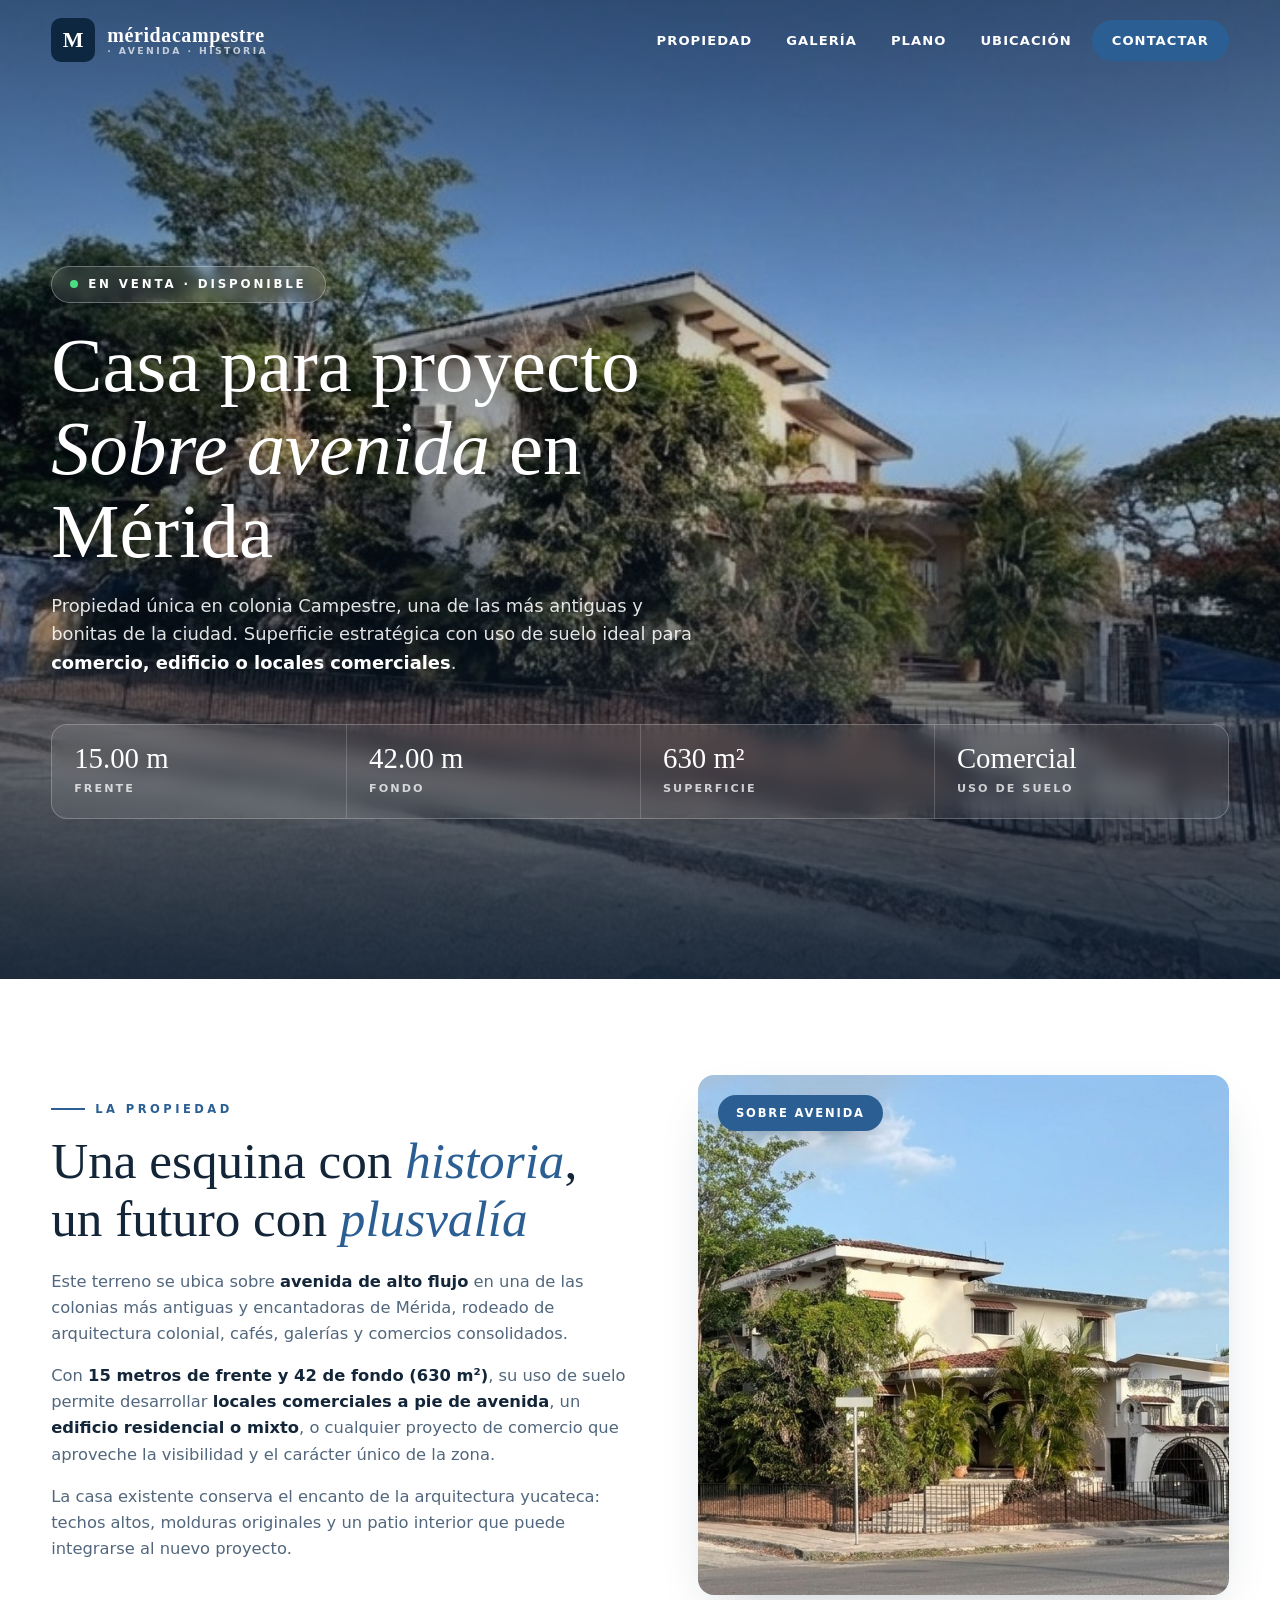
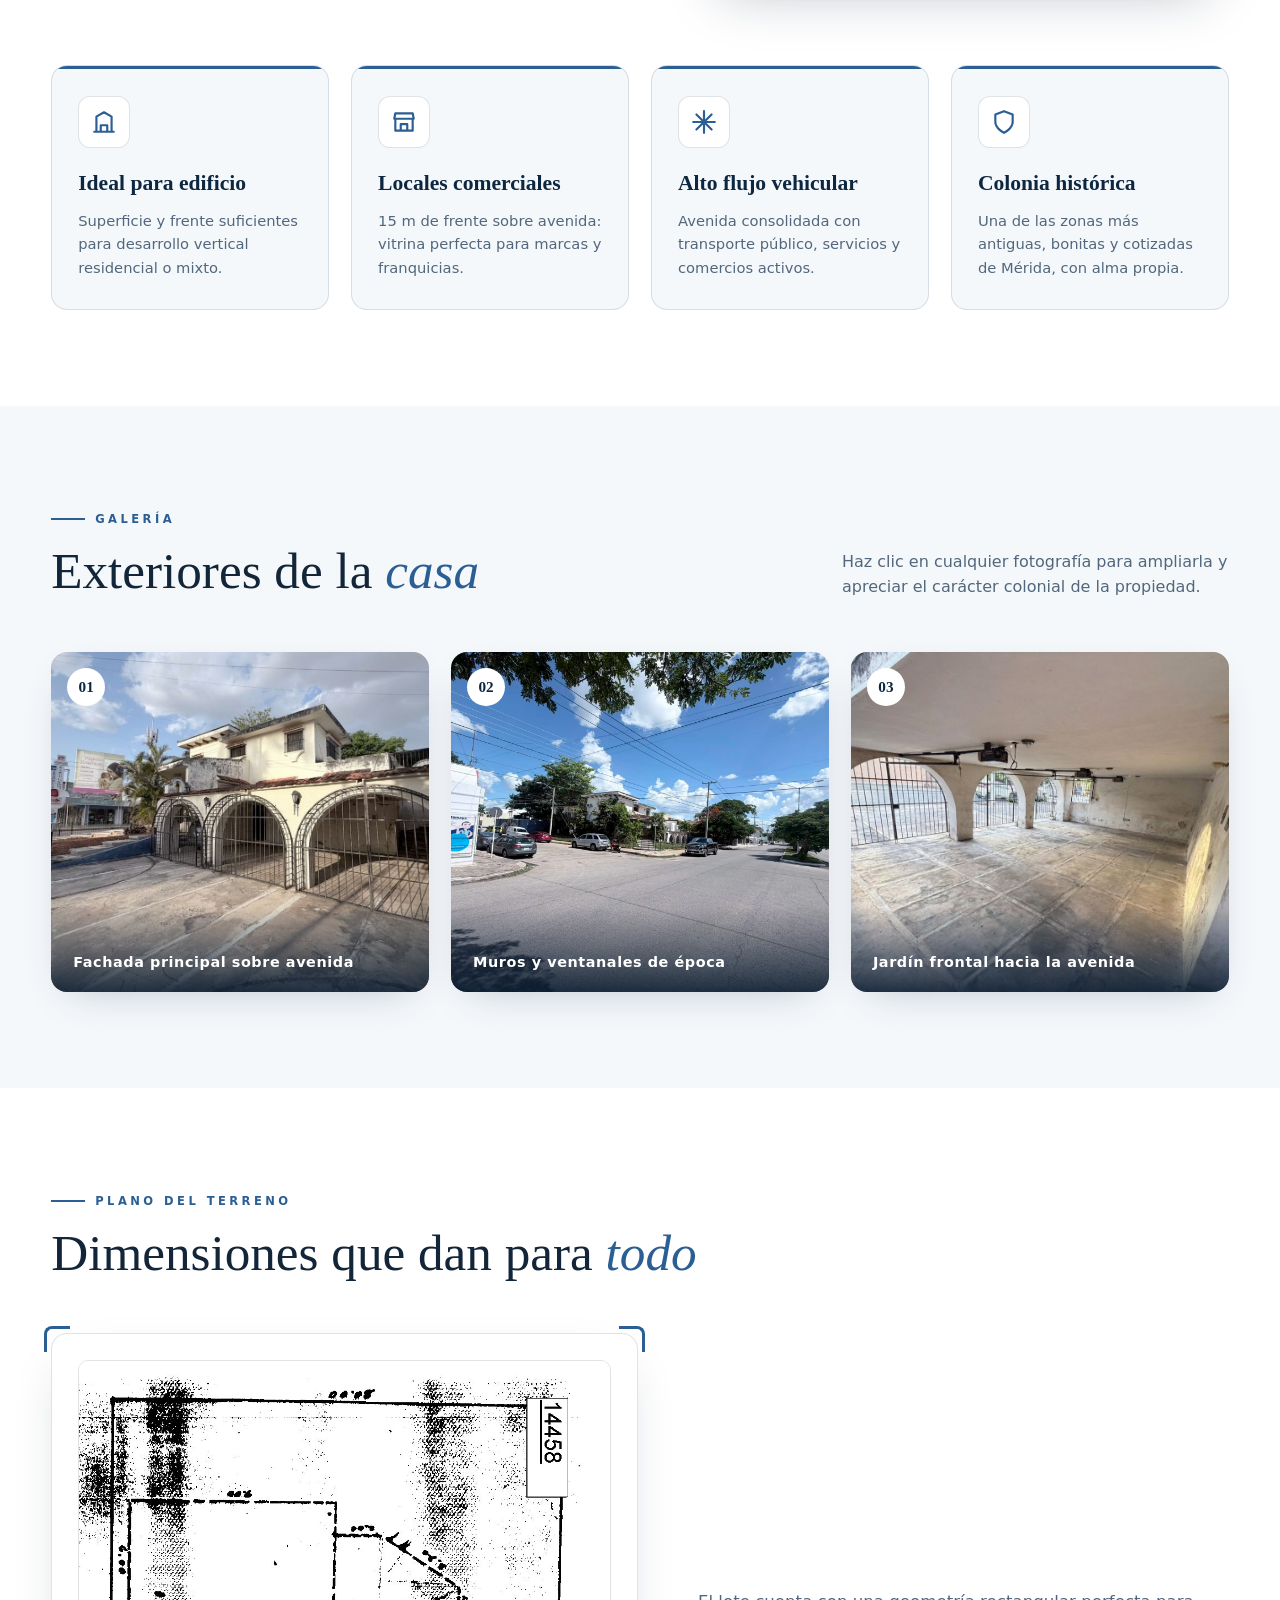
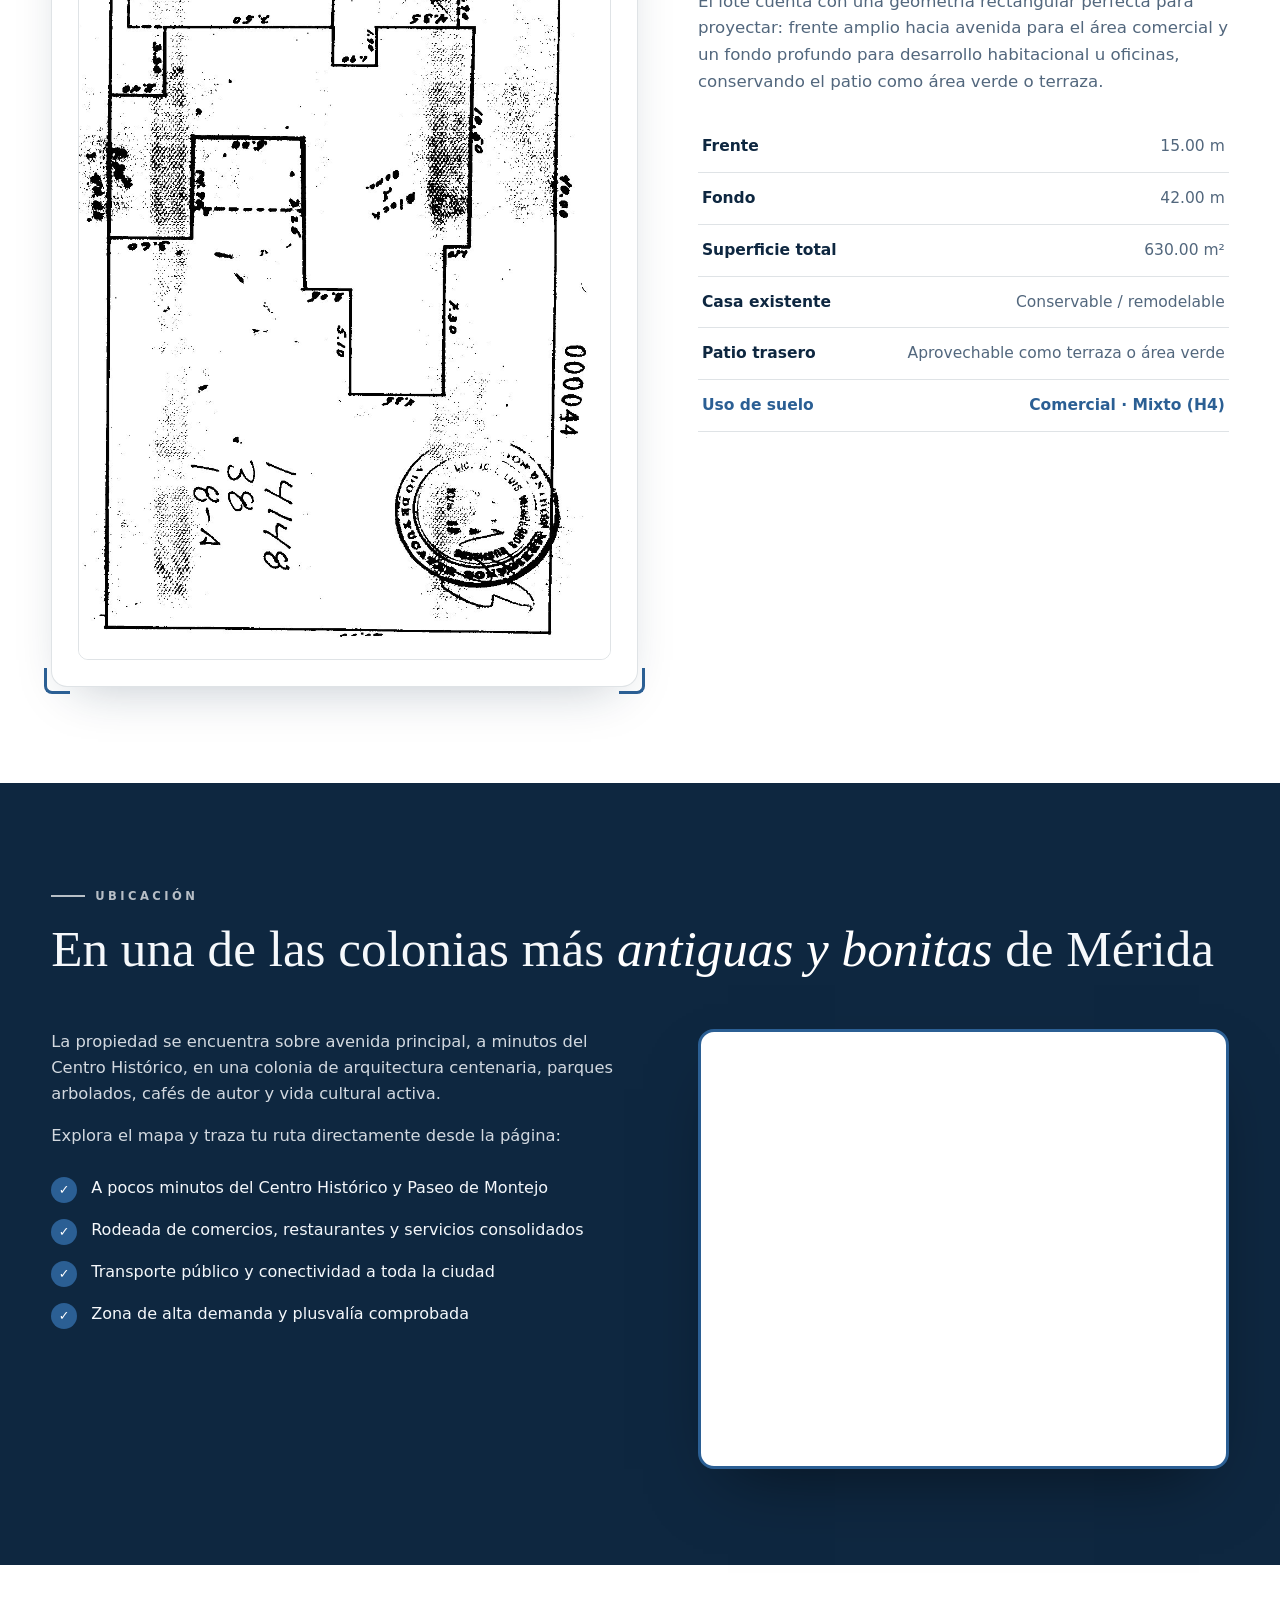
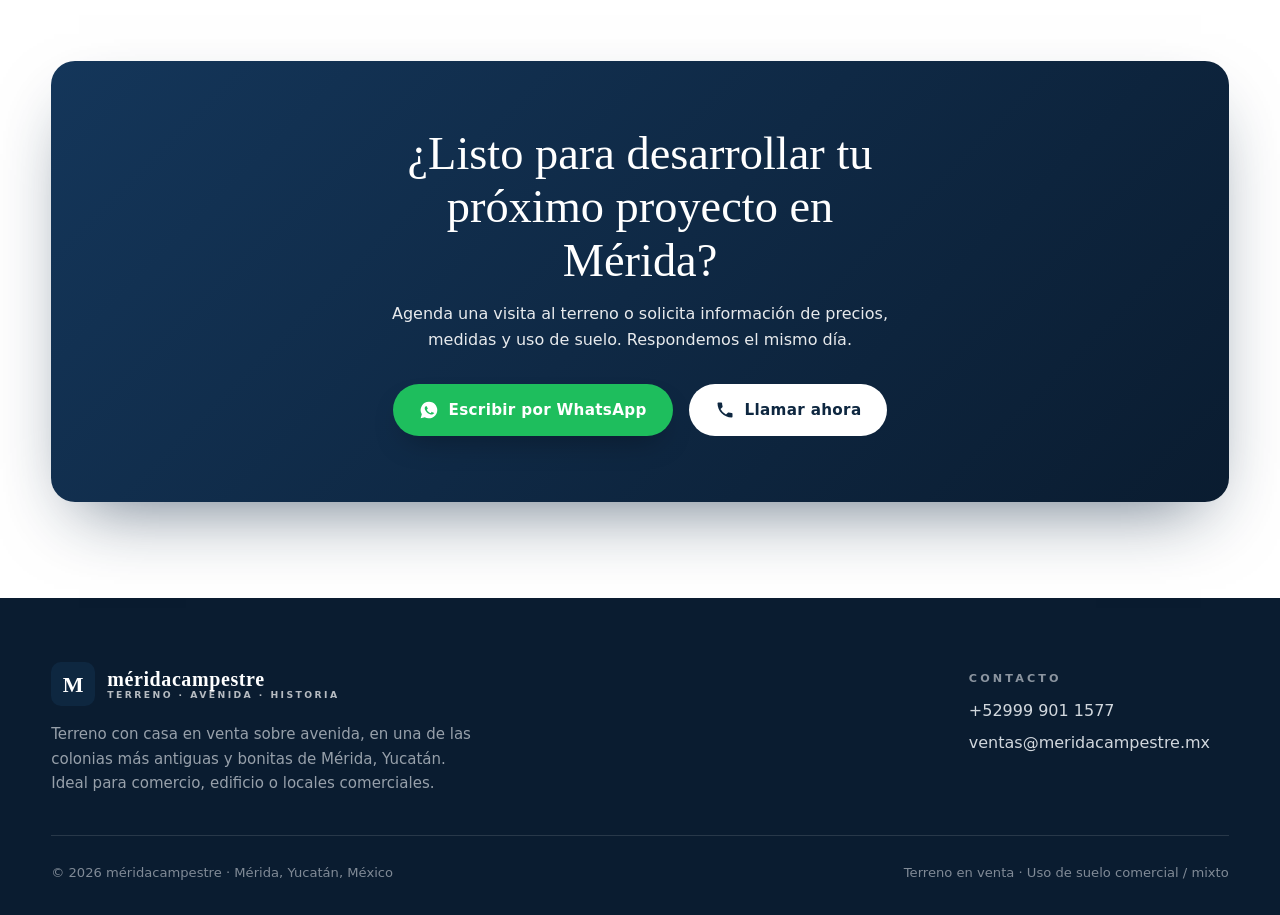
==== commit ccc76953: "cambio tota de la pagina por quinta vez :s" ====
--- a/index.html
+++ b/index.html
@@ -4,388 +4,6 @@
                         <head>
                             <meta charset="UTF-8">
                             <meta name="viewport" content="width=device-width, initial-scale=1.0">
-              <style>
-                body {
-                  background-color: white; /* Ensure the iframe has a white background */
-                }
-
-                /* =========================================================
-   styles.css — méridacampestre
-   Minimalista: azul marino, blanco y detalles azules.
-   Tipografías: Cormorant Garamond (títulos formales, delgados)
-   + Libre Franklin (texto). Sin animaciones continuas.
-   ========================================================= */
-
-:root{
-  --blanco:#ffffff;
-  --hielo:#f5f8fb;
-  --niebla:#e4ecf4;
-  --navy:#0e2740;
-  --navy-2:#14365a;
-  --navy-3:#0a1c30;
-  --azul:#2b5f94;
-  --tinta:#132538;
-  --suave:#52677d;
-  --whats:#1ebe5d;
-  --whats-osc:#17a34f;
-  --linea:rgba(14,39,64,.13);
-  --radio:16px;
-  --sombra:0 20px 50px -22px rgba(14,39,64,.28);
-  --fuente-titulo:'Cormorant Garamond',Georgia,serif;
-  --fuente-texto:'Libre Franklin',system-ui,sans-serif;
-}
-
-*{margin:0;padding:0;box-sizing:border-box}
-html{scroll-behavior:smooth}
-body{
-  font-family:var(--fuente-texto);
-  background:var(--blanco);
-  color:var(--tinta);
-  line-height:1.6;
-  overflow-x:hidden;
-}
-h1,h2,h3{font-family:var(--fuente-titulo);font-weight:500}
-img{display:block;max-width:100%}
-a{text-decoration:none;color:inherit}
-.wrap{width:min(1180px,92%);margin:0 auto}
-
-/* ---------- BOTONES ---------- */
-.boton{
-  display:inline-flex;align-items:center;justify-content:center;gap:10px;
-  padding:14px 26px;border-radius:999px;border:none;cursor:pointer;
-  font-family:var(--fuente-texto);font-weight:600;font-size:.95rem;letter-spacing:.02em;
-  transition:background-color .2s ease, transform .2s ease;
-}
-.boton:hover{transform:translateY(-2px)}
-.boton svg{width:20px;height:20px}
-.boton-whats{background:var(--whats);color:var(--blanco);box-shadow:0 14px 30px -12px rgba(0,0,0,.35)}
-.boton-whats:hover{background:var(--whats-osc)}
-.boton-blanco{background:var(--blanco);color:var(--navy)}
-.boton-blanco:hover{background:var(--hielo)}
-
-/* ---------- HEADER ---------- */
-.cabecera{
-  position:fixed;inset:0 0 auto 0;z-index:60;
-  padding:18px 0;
-  transition:background-color .3s ease, box-shadow .3s ease, padding .3s ease;
-}
-.cabecera.fija{
-  background:rgba(255,255,255,.94);
-  backdrop-filter:blur(10px);
-  box-shadow:0 10px 30px -18px rgba(14,39,64,.3);
-  padding:10px 0;
-}
-.nav{display:flex;align-items:center;justify-content:space-between;gap:20px}
-.marca{display:flex;align-items:center;gap:12px}
-.marca-icono{
-  width:44px;height:44px;border-radius:10px;flex:none;
-  background:var(--navy);color:var(--blanco);
-  display:grid;place-items:center;
-  font-family:var(--fuente-titulo);font-weight:600;font-size:22px;
-}
-.marca-texto{
-  font-family:var(--fuente-titulo);font-weight:600;font-size:1.25rem;letter-spacing:.03em;
-  color:var(--blanco);transition:color .3s;line-height:1.1;
-}
-.marca-texto small{
-  display:block;font-family:var(--fuente-texto);font-weight:600;
-  font-size:.58rem;letter-spacing:.26em;text-transform:uppercase;opacity:.7;
-}
-.cabecera.fija .marca-texto{color:var(--navy)}
-.nav-enlaces{display:flex;gap:6px;align-items:center}
-.nav-enlaces a{
-  font-size:.82rem;font-weight:600;letter-spacing:.08em;text-transform:uppercase;
-  color:var(--blanco);padding:8px 14px;border-radius:999px;
-  transition:background-color .2s ease;
-}
-.nav-enlaces a:hover{background:rgba(255,255,255,.16)}
-.cabecera.fija .nav-enlaces a{color:var(--navy)}
-.cabecera.fija .nav-enlaces a:hover{background:rgba(14,39,64,.08)}
-.nav-cta{background:var(--azul);color:var(--blanco) !important;padding:10px 20px !important}
-.nav-cta:hover{background:var(--navy-2)}
-.menu-boton{
-  display:none;background:none;border:none;cursor:pointer;
-  width:44px;height:44px;position:relative;
-}
-.menu-boton span,
-.menu-boton span::before,
-.menu-boton span::after{
-  content:"";display:block;width:24px;height:2px;background:var(--blanco);
-  position:absolute;left:10px;border-radius:2px;transition:background-color .3s;
-}
-.menu-boton span{top:21px}
-.menu-boton span::before{top:-7px;left:0}
-.menu-boton span::after{top:7px;left:0}
-.cabecera.fija .menu-boton span,
-.cabecera.fija .menu-boton span::before,
-.cabecera.fija .menu-boton span::after{background:var(--navy)}
-
-/* ---------- HERO ---------- */
-.hero{position:relative;min-height:100svh;display:flex;align-items:flex-end;color:var(--blanco);overflow:hidden;background:var(--navy)}
-.hero-fondo{position:absolute;inset:0}
-.hero-fondo img{width:100%;height:100%;object-fit:cover}
-.hero-fondo::after{
-  content:"";position:absolute;inset:0;
-  background:linear-gradient(180deg,rgba(10,28,48,.6) 0%,rgba(10,28,48,.15) 42%,rgba(10,28,48,.88) 100%);
-}
-.hero-contenido{position:relative;z-index:2;padding:170px 0 64px;width:100%}
-.hero-etiqueta{
-  display:inline-flex;align-items:center;gap:10px;
-  background:rgba(255,255,255,.1);backdrop-filter:blur(6px);
-  border:1px solid rgba(255,255,255,.3);
-  padding:8px 18px;border-radius:999px;
-  font-size:.74rem;font-weight:600;letter-spacing:.24em;text-transform:uppercase;
-  margin-bottom:22px;
-}
-.punto{width:8px;height:8px;border-radius:50%;background:#4ade80;flex:none}
-.hero h1{
-  font-size:clamp(2.6rem,6vw,4.9rem);
-  font-weight:400;line-height:1.08;letter-spacing:0;
-  max-width:16ch;
-}
-.hero h1 em{font-style:italic;font-weight:500}
-.hero-sub{max-width:58ch;margin-top:18px;font-size:clamp(1rem,1.4vw,1.14rem);font-weight:300;color:rgba(255,255,255,.88)}
-.hero-sub strong{font-weight:600;color:var(--blanco)}
-.hero-datos{
-  margin-top:46px;display:grid;grid-template-columns:repeat(4,1fr);
-  background:rgba(255,255,255,.08);backdrop-filter:blur(10px);
-  border:1px solid rgba(255,255,255,.24);border-radius:var(--radio);
-  overflow:hidden;
-}
-.hero-datos div{padding:18px 22px;border-left:1px solid rgba(255,255,255,.18)}
-.hero-datos div:first-child{border-left:none}
-.hero-datos strong{display:block;font-family:var(--fuente-titulo);font-size:clamp(1.3rem,2.3vw,1.8rem);font-weight:500;color:var(--blanco);line-height:1.1}
-.hero-datos span{font-size:.7rem;letter-spacing:.18em;text-transform:uppercase;font-weight:600;color:rgba(255,255,255,.75)}
-
-/* ---------- SECCIONES ---------- */
-section{padding:96px 0}
-.sec-cabecera{display:flex;align-items:flex-end;justify-content:space-between;gap:24px;margin-bottom:52px;flex-wrap:wrap}
-.sec-nota{max-width:38ch;color:var(--suave);font-weight:300}
-.kicker{
-  display:inline-flex;align-items:center;gap:10px;
-  font-size:.72rem;font-weight:700;letter-spacing:.3em;text-transform:uppercase;
-  color:var(--azul);margin-bottom:14px;
-}
-.kicker::before{content:"";width:34px;height:2px;background:var(--azul)}
-.titulo-seccion{font-size:clamp(2.1rem,4.2vw,3.2rem);font-weight:500;line-height:1.12}
-.titulo-seccion em{font-style:italic;color:var(--azul)}
-.texto-suave{color:var(--suave);font-weight:300;font-size:1.04rem}
-
-/* ---------- DOS COLUMNAS ---------- */
-.dos-columnas{display:grid;grid-template-columns:1.05fr .95fr;gap:60px;align-items:center}
-.col-texto p{color:var(--suave);margin-bottom:16px;font-size:1.02rem;font-weight:300}
-.col-texto p strong{color:var(--tinta);font-weight:600}
-.dos-columnas .col-texto .titulo-seccion{margin-bottom:22px}
-
-/* ---------- TARJETA IMAGEN ---------- */
-.tarjeta-imagen{position:relative;border-radius:var(--radio);overflow:hidden;box-shadow:var(--sombra)}
-.tarjeta-imagen img{width:100%;height:520px;object-fit:cover}
-.sello{
-  position:absolute;top:20px;left:20px;
-  background:var(--azul);color:var(--blanco);
-  font-weight:600;font-size:.72rem;letter-spacing:.16em;text-transform:uppercase;
-  padding:9px 18px;border-radius:999px;box-shadow:0 10px 24px -10px rgba(0,0,0,.35);
-}
-
-/* ---------- CARACTERÍSTICAS (solo azul) ---------- */
-.caracteristicas{display:grid;grid-template-columns:repeat(4,1fr);gap:22px;margin-top:70px}
-.tarjeta{
-  background:var(--hielo);border:1px solid var(--linea);border-radius:var(--radio);
-  padding:30px 26px;position:relative;overflow:hidden;
-  transition:transform .25s ease, box-shadow .25s ease;
-}
-.tarjeta::before{
-  content:"";position:absolute;inset:0 0 auto 0;height:3px;
-  background:var(--azul);
-}
-.tarjeta:hover{transform:translateY(-6px);box-shadow:var(--sombra)}
-.tarjeta-icono{
-  width:52px;height:52px;border-radius:12px;background:var(--blanco);
-  border:1px solid var(--linea);
-  display:grid;place-items:center;margin-bottom:18px;color:var(--azul);
-}
-.tarjeta-icono svg{width:26px;height:26px}
-.tarjeta h3{font-size:1.35rem;font-weight:600;margin-bottom:8px;color:var(--navy)}
-.tarjeta p{font-size:.92rem;color:var(--suave);font-weight:300}
-
-/* ---------- GALERÍA ---------- */
-#galeria{background:var(--hielo)}
-.galeria-grilla{display:grid;grid-template-columns:repeat(3,1fr);gap:22px}
-.foto{
-  position:relative;border-radius:var(--radio);overflow:hidden;cursor:zoom-in;
-  box-shadow:0 14px 40px -20px rgba(14,39,64,.3);background:var(--niebla);
-}
-.foto img{width:100%;height:340px;object-fit:cover;transition:transform .4s ease}
-.foto:hover img{transform:scale(1.05)}
-.foto figcaption{
-  position:absolute;inset:auto 0 0 0;padding:44px 22px 18px;
-  background:linear-gradient(180deg,transparent,rgba(10,28,48,.88));
-  color:var(--blanco);font-weight:600;font-size:.9rem;letter-spacing:.04em;
-}
-.foto-num{
-  position:absolute;top:16px;left:16px;
-  font-family:var(--fuente-titulo);font-weight:600;font-size:.95rem;
-  background:var(--blanco);color:var(--navy);width:38px;height:38px;border-radius:50%;
-  display:grid;place-items:center;
-}
-
-/* ---------- VISOR (LIGHTBOX) ---------- */
-.visor{
-  position:fixed;inset:0;z-index:100;background:rgba(10,22,36,.94);
-  display:grid;place-items:center;padding:5vh 4vw;
-  opacity:0;visibility:hidden;transition:opacity .25s ease, visibility .25s;
-}
-.visor.abierto{opacity:1;visibility:visible}
-.visor-caja img{max-width:min(960px,92vw);max-height:76vh;border-radius:14px;box-shadow:0 40px 90px -30px rgba(0,0,0,.8)}
-.visor-caja p{color:var(--hielo);text-align:center;margin-top:16px;font-weight:500;letter-spacing:.05em}
-.visor-cerrar{
-  position:absolute;top:22px;right:26px;width:52px;height:52px;border-radius:50%;
-  background:var(--blanco);border:none;cursor:pointer;font-size:1.3rem;font-weight:700;color:var(--navy);
-  transition:transform .25s ease;
-}
-.visor-cerrar:hover{transform:rotate(90deg)}
-
-/* ---------- PLANO ---------- */
-.plano-tarjeta{
-  background:var(--blanco);border:1px solid var(--linea);border-radius:var(--radio);
-  padding:26px;box-shadow:var(--sombra);position:relative;
-}
-.plano-tarjeta img{width:100%;border-radius:10px;border:1px solid var(--linea)}
-.esquina{position:absolute;width:26px;height:26px;border:3px solid var(--azul)}
-.esquina.tl{top:-8px;left:-8px;border-right:none;border-bottom:none;border-radius:8px 0 0 0}
-.esquina.tr{top:-8px;right:-8px;border-left:none;border-bottom:none;border-radius:0 8px 0 0}
-.esquina.bl{bottom:-8px;left:-8px;border-right:none;border-top:none;border-radius:0 0 0 8px}
-.esquina.br{bottom:-8px;right:-8px;border-left:none;border-top:none;border-radius:0 0 8px 0}
-.tabla{width:100%;border-collapse:collapse;margin:26px 0 0}
-.tabla tr{border-bottom:1px solid var(--linea)}
-.tabla td{padding:13px 4px;font-size:.97rem}
-.tabla td:first-child{font-weight:600;color:var(--navy)}
-.tabla td:last-child{text-align:right;color:var(--suave);font-weight:300}
-.tabla .fila-azul td{color:var(--azul);font-weight:700}
-
-/* ---------- UBICACIÓN ---------- */
-#ubicacion{background:var(--navy);color:var(--hielo)}
-#ubicacion .kicker{color:rgba(255,255,255,.7)}
-#ubicacion .kicker::before{background:rgba(255,255,255,.7)}
-#ubicacion .titulo-seccion em{color:var(--blanco)}
-.dos-columnas.ub{align-items:stretch}
-#ubicacion .col-texto p{color:rgba(245,248,251,.85)}
-.lista-check{list-style:none;margin-top:26px;display:grid;gap:14px}
-.lista-check li{display:flex;gap:14px;align-items:flex-start;font-weight:500}
-.check{
-  flex:none;width:26px;height:26px;border-radius:50%;
-  background:var(--azul);color:var(--blanco);
-  display:grid;place-items:center;font-weight:700;font-size:.8rem;margin-top:2px;
-}
-.mapa-tarjeta{
-  border-radius:var(--radio);overflow:hidden;
-  border:3px solid var(--azul);
-  box-shadow:0 30px 70px -30px rgba(0,0,0,.55);
-  min-height:440px;position:relative;background:var(--blanco);
-}
-.mapa-tarjeta iframe{position:absolute;inset:0;width:100%;height:100%;border:0}
-
-/* ---------- BANDA CTA ---------- */
-.banda-cta{background:var(--blanco);text-align:center}
-.cta-tarjeta{
-  background:linear-gradient(135deg,var(--navy-2),var(--navy-3));
-  border-radius:24px;padding:66px 8%;color:var(--blanco);
-  position:relative;overflow:hidden;
-  box-shadow:0 30px 70px -28px rgba(14,39,64,.65);
-}
-.cta-tarjeta h2{font-size:clamp(2rem,3.8vw,2.9rem);font-weight:500;line-height:1.15;max-width:22ch;margin:0 auto 14px}
-.cta-tarjeta p{font-weight:300;opacity:.9;max-width:52ch;margin:0 auto 32px}
-.cta-botones{display:flex;gap:16px;justify-content:center;flex-wrap:wrap;position:relative;z-index:2}
-
-/* ---------- FOOTER ---------- */
-.pie{background:var(--navy-3);color:var(--hielo);padding:64px 0 32px}
-.pie-arriba{
-  display:flex;justify-content:space-between;gap:40px;flex-wrap:wrap;
-  align-items:flex-start;padding-bottom:40px;
-  border-bottom:1px solid rgba(255,255,255,.12);
-}
-.pie-marca{max-width:420px}
-.pie-marca p{color:rgba(245,248,251,.6);font-weight:300;margin-top:16px;font-size:.94rem}
-.pie-contacto{display:flex;flex-direction:column;gap:10px;min-width:260px;padding-top:8px}
-.pie-etiqueta{font-size:.7rem;letter-spacing:.28em;text-transform:uppercase;color:rgba(245,248,251,.55);font-weight:700}
-.pie-datos{display:grid;gap:6px;font-size:1rem;font-weight:400}
-.pie-datos a{color:rgba(245,248,251,.85);transition:color .2s ease}
-.pie-datos a:hover{color:var(--blanco)}
-.pie-abajo{
-  display:flex;justify-content:space-between;gap:16px;flex-wrap:wrap;
-  padding-top:26px;font-size:.82rem;color:rgba(245,248,251,.5);font-weight:300;
-}
-
-/* =========================================================
-   RESPONSIVE — todos los dispositivos
-   ========================================================= */
-
-/* Tablet horizontal / laptops pequeñas */
-@media (max-width:1100px){
-  .caracteristicas{grid-template-columns:repeat(2,1fr)}
-  .dos-columnas{gap:44px}
-}
-
-/* Tablet vertical */
-@media (max-width:980px){
-  .nav-enlaces{
-    position:fixed;inset:0 0 auto 0;background:var(--navy-3);
-    flex-direction:column;align-items:stretch;padding:96px 6% 30px;gap:8px;
-    transform:translateY(-100%);transition:transform .35s ease;z-index:-1;
-  }
-  body.menu-abierto .nav-enlaces{transform:none}
-  .nav-enlaces a{color:var(--blanco) !important;padding:14px;border-radius:12px}
-  .nav-enlaces a:hover{background:rgba(255,255,255,.08)}
-  .nav-cta{background:var(--azul);color:var(--blanco) !important;text-align:center}
-  .menu-boton{display:block}
-  .menu-boton span,.menu-boton span::before,.menu-boton span::after{background:var(--blanco) !important}
-  .dos-columnas{grid-template-columns:1fr;gap:40px}
-  .tarjeta-imagen img{height:420px}
-  .sec-cabecera{margin-bottom:36px}
-}
-
-/* Tablet pequeña / móvil grande */
-@media (max-width:860px){
-  .galeria-grilla{grid-template-columns:repeat(2,1fr)}
-  .foto img{height:300px}
-}
-
-/* Móvil */
-@media (max-width:640px){
-  section{padding:68px 0}
-  .hero-contenido{padding:140px 0 44px}
-  .hero h1{font-size:clamp(2.3rem,9vw,2.7rem)}
-  .hero-datos{grid-template-columns:repeat(2,1fr)}
-  .hero-datos div{padding:14px 18px}
-  .hero-datos div:nth-child(odd){border-left:none}
-  .hero-datos div:nth-child(n+3){border-top:1px solid rgba(255,255,255,.18)}
-  .caracteristicas{grid-template-columns:1fr;margin-top:48px}
-  .galeria-grilla{grid-template-columns:1fr}
-  .foto img{height:280px}
-  .tarjeta-imagen img{height:320px}
-  .mapa-tarjeta{min-height:360px}
-  .cta-tarjeta{padding:52px 7%}
-  .pie-arriba{flex-direction:column}
-  .pie-contacto{width:100%;min-width:0}
-}
-
-/* Móvil muy pequeño */
-@media (max-width:400px){
-  .marca-texto{font-size:1.1rem}
-  .marca-icono{width:40px;height:40px}
-  .boton{padding:13px 22px;font-size:.9rem}
-  .hero-datos div{padding:12px 14px}
-  .hero-datos strong{font-size:1.15rem}
-}
-
-/* Accesibilidad: respetar reducción de movimiento */
-@media (prefers-reduced-motion: reduce){
-  html{scroll-behavior:auto}
-  *,*::before,*::after{transition:none !important}
-}
-
-
-              </style>
                         </head>
                         <body>
                             <!-- index.html — Mérida Campestre -->
@@ -403,7 +21,7 @@
 <link rel="preconnect" href="https://image.qwenlm.ai" crossorigin>
 
 <!-- Precarga de la imagen principal (LCP) -->
-<link rel="preload" as="image" href="https://image.qwenlm.ai/public_source/e4fcee55-08ac-42ba-a378-fd84009455f4/1acff1983-3586-490d-981d-6379b77ef7dd.png">
+<link rel="preload" as="image" href="assets/img/fachada/f2.jpeg">
 
 <!-- Solo dos tipografías: Cormorant Garamond (títulos, formal y delgada) + Libre Franklin (texto) -->
 <link rel="stylesheet" href="https://cdn.jsdelivr.net/npm/@fontsource/cormorant-garamond/300.css">
@@ -416,7 +34,7 @@
 <link rel="stylesheet" href="https://cdn.jsdelivr.net/npm/@fontsource/libre-franklin/700.css">
 
 <!-- Hoja de estilos separada -->
-<link rel="stylesheet" href="styles.css">
+<link rel="stylesheet" href="css/styles.css">
 
 <!-- Script al final con defer para no bloquear el render -->
 <script src="script.js" defer></script>
@@ -428,7 +46,7 @@
   <div class="wrap nav">
     <a class="marca" href="#inicio">
       <span class="marca-icono" aria-hidden="true">M</span>
-      <span class="marca-texto">méridacampestre<small>terreno · avenida · historia</small></span>
+      <span class="marca-texto">méridacampestre<small>· avenida · historia</small></span>
     </a>
     <nav class="nav-enlaces" id="navEnlaces" aria-label="Navegación principal">
       <a href="#propiedad">Propiedad</a>
@@ -444,16 +62,16 @@
 <!-- ============ HERO ============ -->
 <section class="hero" id="inicio">
   <div class="hero-fondo">
-    <img src="https://image.qwenlm.ai/public_source/e4fcee55-08ac-42ba-a378-fd84009455f4/1acff1983-3586-490d-981d-6379b77ef7dd.png"
+    <img src="assets/img/fachada/f2.jpeg"
          alt="Casa colonial sobre avenida en Mérida, Yucatán"
          width="1600" height="1000" fetchpriority="high" decoding="async">
   </div>
   <div class="hero-contenido">
     <div class="wrap">
       <div class="hero-etiqueta"><span class="punto" aria-hidden="true"></span> En venta · Disponible</div>
-      <h1>Terreno con casa sobre <em>Avenida</em> en el corazón de Mérida</h1>
+      <h1>Casa para proyecto <em>Sobre avenida</em> en Mérida</h1>
       <p class="hero-sub">
-        Propiedad única en una de las colonias más antiguas y bonitas de la ciudad.
+        Propiedad única en colonia Campestre, una de las  más antiguas y bonitas de la ciudad.
         Superficie estratégica con uso de suelo ideal para <strong>comercio, edificio o locales comerciales</strong>.
       </p>
       <div class="hero-datos">
@@ -491,7 +109,7 @@
       </div>
       <div class="col-imagen tarjeta-imagen">
         <span class="sello">Sobre Avenida</span>
-        <img src="https://image.qwenlm.ai/public_source/e4fcee55-08ac-42ba-a378-fd84009455f4/1c5b2846c-dd63-4ea1-abec-faf8e956bc9e.png"
+        <img src="assets/img/fachada/f3.jpeg"
              alt="Vista de la propiedad con jardín hacia la avenida"
              width="1200" height="900" loading="lazy" decoding="async">
       </div>
@@ -533,19 +151,21 @@
       <p class="sec-nota">Haz clic en cualquier fotografía para ampliarla y apreciar el carácter colonial de la propiedad.</p>
     </div>
     <div class="galeria-grilla">
-      <figure class="foto" data-full="https://image.qwenlm.ai/public_source/e4fcee55-08ac-42ba-a378-fd84009455f4/1acff1983-3586-490d-981d-6379b77ef7dd.png" data-cap="Fachada principal sobre avenida — arquitectura colonial">
+      <figure class="foto" data-full="assets/img/garage/1g.jpeg" data-cap="Fachada principal sobre avenida — arquitectura colonial">
         <span class="foto-num">01</span>
-        <img src="https://image.qwenlm.ai/public_source/e4fcee55-08ac-42ba-a378-fd84009455f4/1acff1983-3586-490d-981d-6379b77ef7dd.png" alt="Fachada colonial principal sobre avenida" width="1200" height="900" loading="lazy" decoding="async">
+        <img src="assets/img/garage/1g.jpeg" alt="Fachada colonial principal sobre avenida" width="1200" height="900" loading="lazy" decoding="async">
         <figcaption>Fachada principal sobre avenida</figcaption>
       </figure>
-      <figure class="foto" data-full="https://image.qwenlm.ai/public_source/e4fcee55-08ac-42ba-a378-fd84009455f4/1c459e0b3-4fef-48b0-9c5b-7f25b9788176.png" data-cap="Detalle de muros originales y ventanales de época">
+
+      <figure class="foto" data-full="assets/img/fachada/f3-hero.webp" data-cap="Detalle de muros originales y ventanales de época">
         <span class="foto-num">02</span>
-        <img src="https://image.qwenlm.ai/public_source/e4fcee55-08ac-42ba-a378-fd84009455f4/1c459e0b3-4fef-48b0-9c5b-7f25b9788176.png" alt="Detalle de fachada con bugambilias" width="1200" height="900" loading="lazy" decoding="async">
+        <img src="assets/img/fachada/f3-hero.webp" alt="Detalle de fachada con bugambilias" width="1200" height="900" loading="lazy" decoding="async">
         <figcaption>Muros y ventanales de época</figcaption>
       </figure>
-      <figure class="foto" data-full="https://image.qwenlm.ai/public_source/e4fcee55-08ac-42ba-a378-fd84009455f4/1c5b2846c-dd63-4ea1-abec-faf8e956bc9e.png" data-cap="Jardín frontal y palmeras hacia la avenida">
+
+      <figure class="foto" data-full="assets/img/garage/2g.jpeg" data-cap="Jardín frontal y palmeras hacia la avenida">
         <span class="foto-num">03</span>
-        <img src="https://image.qwenlm.ai/public_source/e4fcee55-08ac-42ba-a378-fd84009455f4/1c5b2846c-dd63-4ea1-abec-faf8e956bc9e.png" alt="Jardín frontal de la propiedad" width="1200" height="900" loading="lazy" decoding="async">
+        <img src="assets/img/garage/2g.jpeg" alt="Jardín frontal de la propiedad" width="1200" height="900" loading="lazy" decoding="async">
         <figcaption>Jardín frontal hacia la avenida</figcaption>
       </figure>
     </div>
@@ -576,7 +196,7 @@
         <span class="esquina tr" aria-hidden="true"></span>
         <span class="esquina bl" aria-hidden="true"></span>
         <span class="esquina br" aria-hidden="true"></span>
-        <img src="https://image.qwenlm.ai/public_source/e4fcee55-08ac-42ba-a378-fd84009455f4/103539130-c8f0-4dc4-8480-cf32ae47e252.png"
+        <img src="assets/img/fachada/plano.jpg"
              alt="Plano del terreno: frente 15 m, fondo 42 m, casa, patio, banqueta y avenida"
              width="1200" height="900" loading="lazy" decoding="async">
       </div>
@@ -624,12 +244,7 @@
         </ul>
       </div>
       <div class="mapa-tarjeta">
-        <iframe
-          src="https://www.google.com/maps?q=Centro%20Hist%C3%B3rico%2C%20M%C3%A9rida%2C%20Yucat%C3%A1n%2C%20M%C3%A9xico&z=14&output=embed"
-          title="Mapa de ubicación del terreno en Mérida, Yucatán"
-          loading="lazy"
-          referrerpolicy="no-referrer-when-downgrade"
-          allowfullscreen></iframe>
+<iframe src="https://www.google.com/maps/embed?pb=!1m17!1m12!1m3!1d1128.0144066718037!2d-89.61905282608213!3d21.008445925341352!2m3!1f0!2f0!3f0!3m2!1i1024!2i768!4f13.1!3m2!1m1!2zMjHCsDAwJzMwLjYiTiA4OcKwMzcnMDYuNyJX!5e0!3m2!1ses!2smx!4v1786989818469!5m2!1ses!2smx" width="600" height="450" style="border:0;" allowfullscreen="" loading="lazy" referrerpolicy="strict-origin-when-cross-origin"></iframe>
       </div>
     </div>
   </div>
@@ -642,11 +257,11 @@
       <h2>¿Listo para desarrollar tu próximo proyecto en Mérida?</h2>
       <p>Agenda una visita al terreno o solicita información de precios, medidas y uso de suelo. Respondemos el mismo día.</p>
       <div class="cta-botones">
-        <a class="boton boton-whats" href="https://wa.me/529991234567?text=Hola%2C%20me%20interesa%20el%20terreno%20en%20venta%20sobre%20avenida%20en%20M%C3%A9rida" target="_blank" rel="noopener">
+        <a class="boton boton-whats" href="https://wa.me/52999 901 1577?text=Hola%2C%20me%20interesa%20el%20terreno%20en%20venta%20sobre%20avenida%20en%20M%C3%A9rida" target="_blank" rel="noopener">
           <svg viewBox="0 0 24 24" fill="currentColor" aria-hidden="true"><path d="M12 2a10 10 0 0 0-8.6 15.1L2 22l5-1.3A10 10 0 1 0 12 2Zm5.2 14.2c-.2.6-1.2 1.2-1.7 1.2-.4.1-1 .1-1.6-.1-.4-.1-.9-.3-1.5-.5-2.6-1.1-4.3-3.8-4.4-4-.1-.2-1.1-1.4-1.1-2.7 0-1.3.7-1.9.9-2.2.2-.3.5-.3.7-.3h.5c.2 0 .4 0 .6.4.2.5.7 1.8.8 1.9.1.1.1.3 0 .5-.1.2-.2.3-.3.5l-.5.5c-.1.2-.3.3-.1.6.2.3.8 1.3 1.7 2.1 1.2 1 2.1 1.4 2.4 1.5.3.1.5.1.6-.1.2-.2.7-.8.9-1.1.2-.3.4-.2.6-.1.3.1 1.6.8 1.9.9.3.2.5.2.5.4.1.1.1.6-.1 1.1Z"/></svg>
           Escribir por WhatsApp
         </a>
-        <a class="boton boton-blanco" href="tel:+529991234567">
+        <a class="boton boton-blanco" href="tel:+52999 901 1577">
           <svg viewBox="0 0 24 24" fill="currentColor" aria-hidden="true"><path d="M6.6 10.8a15.5 15.5 0 0 0 6.6 6.6l2.2-2.2c.3-.3.7-.4 1-.2 1.2.4 2.4.6 3.6.6.6 0 1 .4 1 1V20c0 .6-.4 1-1 1C10.6 21 3 13.4 3 4c0-.6.4-1 1-1h3.5c.6 0 1 .4 1 1 0 1.3.2 2.5.6 3.6.1.4 0 .8-.2 1l-2.3 2.2Z"/></svg>
           Llamar ahora
         </a>
@@ -669,7 +284,7 @@
       <div class="pie-contacto">
         <span class="pie-etiqueta">Contacto</span>
         <p class="pie-datos">
-          <a href="tel:+529991234567">+52 999 123 4567</a>
+          <a href="tel:+529991234567">+52999 901 1577</a>
           <a href="mailto:ventas@meridacampestre.mx">ventas@meridacampestre.mx</a>
         </p>
       </div>
--- a/css/styles.css
+++ b/css/styles.css
@@ -0,0 +1,375 @@
+
+                body {
+                  background-color: white; /* Ensure the iframe has a white background */
+                }
+
+  
+
+:root{
+  --blanco:#ffffff;
+  --hielo:#f5f8fb;
+  --niebla:#e4ecf4;
+  --navy:#0e2740;
+  --navy-2:#14365a;
+  --navy-3:#0a1c30;
+  --azul:#2b5f94;
+  --tinta:#132538;
+  --suave:#52677d;
+  --whats:#1ebe5d;
+  --whats-osc:#17a34f;
+  --linea:rgba(14,39,64,.13);
+  --radio:16px;
+  --sombra:0 20px 50px -22px rgba(14,39,64,.28);
+  --fuente-titulo:'Cormorant Garamond',Georgia,serif;
+  --fuente-texto:'Libre Franklin',system-ui,sans-serif;
+}
+
+*{margin:0;padding:0;box-sizing:border-box}
+html{scroll-behavior:smooth}
+body{
+  font-family:var(--fuente-texto);
+  background:var(--blanco);
+  color:var(--tinta);
+  line-height:1.6;
+  overflow-x:hidden;
+}
+h1,h2,h3{font-family:var(--fuente-titulo);font-weight:500}
+img{display:block;max-width:100%}
+a{text-decoration:none;color:inherit}
+.wrap{width:min(1180px,92%);margin:0 auto}
+
+/* ---------- BOTONES ---------- */
+.boton{
+  display:inline-flex;align-items:center;justify-content:center;gap:10px;
+  padding:14px 26px;border-radius:999px;border:none;cursor:pointer;
+  font-family:var(--fuente-texto);font-weight:600;font-size:.95rem;letter-spacing:.02em;
+  transition:background-color .2s ease, transform .2s ease;
+}
+.boton:hover{transform:translateY(-2px)}
+.boton svg{width:20px;height:20px}
+.boton-whats{background:var(--whats);color:var(--blanco);box-shadow:0 14px 30px -12px rgba(0,0,0,.35)}
+.boton-whats:hover{background:var(--whats-osc)}
+.boton-blanco{background:var(--blanco);color:var(--navy)}
+.boton-blanco:hover{background:var(--hielo)}
+
+/* ---------- HEADER ---------- */
+.cabecera{
+  position:fixed;inset:0 0 auto 0;z-index:60;
+  padding:18px 0;
+  transition:background-color .3s ease, box-shadow .3s ease, padding .3s ease;
+}
+.cabecera.fija{
+  background:rgba(255,255,255,.94);
+  backdrop-filter:blur(10px);
+  box-shadow:0 10px 30px -18px rgba(14,39,64,.3);
+  padding:10px 0;
+}
+.nav{display:flex;align-items:center;justify-content:space-between;gap:20px}
+.marca{display:flex;align-items:center;gap:12px}
+.marca-icono{
+  width:44px;height:44px;border-radius:10px;flex:none;
+  background:var(--navy);color:var(--blanco);
+  display:grid;place-items:center;
+  font-family:var(--fuente-titulo);font-weight:600;font-size:22px;
+}
+.marca-texto{
+  font-family:var(--fuente-titulo);font-weight:600;font-size:1.25rem;letter-spacing:.03em;
+  color:var(--blanco);transition:color .3s;line-height:1.1;
+}
+.marca-texto small{
+  display:block;font-family:var(--fuente-texto);font-weight:600;
+  font-size:.58rem;letter-spacing:.26em;text-transform:uppercase;opacity:.7;
+}
+.cabecera.fija .marca-texto{color:var(--navy)}
+.nav-enlaces{display:flex;gap:6px;align-items:center}
+.nav-enlaces a{
+  font-size:.82rem;font-weight:600;letter-spacing:.08em;text-transform:uppercase;
+  color:var(--blanco);padding:8px 14px;border-radius:999px;
+  transition:background-color .2s ease;
+}
+.nav-enlaces a:hover{background:rgba(255,255,255,.16)}
+.cabecera.fija .nav-enlaces a{color:var(--navy)}
+.cabecera.fija .nav-enlaces a:hover{background:rgba(14,39,64,.08)}
+.nav-cta{background:var(--azul);color:var(--blanco) !important;padding:10px 20px !important}
+.nav-cta:hover{background:var(--navy-2)}
+.menu-boton{
+  display:none;background:none;border:none;cursor:pointer;
+  width:44px;height:44px;position:relative;
+}
+.menu-boton span,
+.menu-boton span::before,
+.menu-boton span::after{
+  content:"";display:block;width:24px;height:2px;background:var(--blanco);
+  position:absolute;left:10px;border-radius:2px;transition:background-color .3s;
+}
+.menu-boton span{top:21px}
+.menu-boton span::before{top:-7px;left:0}
+.menu-boton span::after{top:7px;left:0}
+.cabecera.fija .menu-boton span,
+.cabecera.fija .menu-boton span::before,
+.cabecera.fija .menu-boton span::after{background:var(--navy)}
+
+/* ---------- HERO ---------- */
+.hero{position:relative;min-height:100svh;display:flex;align-items:flex-end;color:var(--blanco);overflow:hidden;background:var(--navy)}
+.hero-fondo{position:absolute;inset:0}
+.hero-fondo img{width:100%;height:100%;object-fit:cover}
+.hero-fondo::after{
+  content:"";position:absolute;inset:0;
+  background:linear-gradient(180deg,rgba(10,28,48,.6) 0%,rgba(10,28,48,.15) 42%,rgba(10,28,48,.88) 100%);
+}
+.hero-contenido{position:relative;z-index:2;padding:170px 0 64px;width:100%}
+.hero-etiqueta{
+  display:inline-flex;align-items:center;gap:10px;
+  background:rgba(255,255,255,.1);backdrop-filter:blur(6px);
+  border:1px solid rgba(255,255,255,.3);
+  padding:8px 18px;border-radius:999px;
+  font-size:.74rem;font-weight:600;letter-spacing:.24em;text-transform:uppercase;
+  margin-bottom:22px;
+}
+.punto{width:8px;height:8px;border-radius:50%;background:#4ade80;flex:none}
+.hero h1{
+  font-size:clamp(2.6rem,6vw,4.9rem);
+  font-weight:400;line-height:1.08;letter-spacing:0;
+  max-width:16ch;
+}
+.hero h1 em{font-style:italic;font-weight:500}
+.hero-sub{max-width:58ch;margin-top:18px;font-size:clamp(1rem,1.4vw,1.14rem);font-weight:300;color:rgba(255,255,255,.88)}
+.hero-sub strong{font-weight:600;color:var(--blanco)}
+.hero-datos{
+  margin-top:46px;display:grid;grid-template-columns:repeat(4,1fr);
+  background:rgba(255,255,255,.08);backdrop-filter:blur(10px);
+  border:1px solid rgba(255,255,255,.24);border-radius:var(--radio);
+  overflow:hidden;
+}
+.hero-datos div{padding:18px 22px;border-left:1px solid rgba(255,255,255,.18)}
+.hero-datos div:first-child{border-left:none}
+.hero-datos strong{display:block;font-family:var(--fuente-titulo);font-size:clamp(1.3rem,2.3vw,1.8rem);font-weight:500;color:var(--blanco);line-height:1.1}
+.hero-datos span{font-size:.7rem;letter-spacing:.18em;text-transform:uppercase;font-weight:600;color:rgba(255,255,255,.75)}
+
+/* ---------- SECCIONES ---------- */
+section{padding:96px 0}
+.sec-cabecera{display:flex;align-items:flex-end;justify-content:space-between;gap:24px;margin-bottom:52px;flex-wrap:wrap}
+.sec-nota{max-width:38ch;color:var(--suave);font-weight:300}
+.kicker{
+  display:inline-flex;align-items:center;gap:10px;
+  font-size:.72rem;font-weight:700;letter-spacing:.3em;text-transform:uppercase;
+  color:var(--azul);margin-bottom:14px;
+}
+.kicker::before{content:"";width:34px;height:2px;background:var(--azul)}
+.titulo-seccion{font-size:clamp(2.1rem,4.2vw,3.2rem);font-weight:500;line-height:1.12}
+.titulo-seccion em{font-style:italic;color:var(--azul)}
+.texto-suave{color:var(--suave);font-weight:300;font-size:1.04rem}
+
+/* ---------- DOS COLUMNAS ---------- */
+.dos-columnas{display:grid;grid-template-columns:1.05fr .95fr;gap:60px;align-items:center}
+.col-texto p{color:var(--suave);margin-bottom:16px;font-size:1.02rem;font-weight:300}
+.col-texto p strong{color:var(--tinta);font-weight:600}
+.dos-columnas .col-texto .titulo-seccion{margin-bottom:22px}
+
+/* ---------- TARJETA IMAGEN ---------- */
+.tarjeta-imagen{position:relative;border-radius:var(--radio);overflow:hidden;box-shadow:var(--sombra)}
+.tarjeta-imagen img{width:100%;height:520px;object-fit:cover}
+.sello{
+  position:absolute;top:20px;left:20px;
+  background:var(--azul);color:var(--blanco);
+  font-weight:600;font-size:.72rem;letter-spacing:.16em;text-transform:uppercase;
+  padding:9px 18px;border-radius:999px;box-shadow:0 10px 24px -10px rgba(0,0,0,.35);
+}
+
+/* ---------- CARACTERÍSTICAS (solo azul) ---------- */
+.caracteristicas{display:grid;grid-template-columns:repeat(4,1fr);gap:22px;margin-top:70px}
+.tarjeta{
+  background:var(--hielo);border:1px solid var(--linea);border-radius:var(--radio);
+  padding:30px 26px;position:relative;overflow:hidden;
+  transition:transform .25s ease, box-shadow .25s ease;
+}
+.tarjeta::before{
+  content:"";position:absolute;inset:0 0 auto 0;height:3px;
+  background:var(--azul);
+}
+.tarjeta:hover{transform:translateY(-6px);box-shadow:var(--sombra)}
+.tarjeta-icono{
+  width:52px;height:52px;border-radius:12px;background:var(--blanco);
+  border:1px solid var(--linea);
+  display:grid;place-items:center;margin-bottom:18px;color:var(--azul);
+}
+.tarjeta-icono svg{width:26px;height:26px}
+.tarjeta h3{font-size:1.35rem;font-weight:600;margin-bottom:8px;color:var(--navy)}
+.tarjeta p{font-size:.92rem;color:var(--suave);font-weight:300}
+
+/* ---------- GALERÍA ---------- */
+#galeria{background:var(--hielo)}
+.galeria-grilla{display:grid;grid-template-columns:repeat(3,1fr);gap:22px}
+.foto{
+  position:relative;border-radius:var(--radio);overflow:hidden;cursor:zoom-in;
+  box-shadow:0 14px 40px -20px rgba(14,39,64,.3);background:var(--niebla);
+}
+.foto img{width:100%;height:340px;object-fit:cover;transition:transform .4s ease}
+.foto:hover img{transform:scale(1.05)}
+.foto figcaption{
+  position:absolute;inset:auto 0 0 0;padding:44px 22px 18px;
+  background:linear-gradient(180deg,transparent,rgba(10,28,48,.88));
+  color:var(--blanco);font-weight:600;font-size:.9rem;letter-spacing:.04em;
+}
+.foto-num{
+  position:absolute;top:16px;left:16px;
+  font-family:var(--fuente-titulo);font-weight:600;font-size:.95rem;
+  background:var(--blanco);color:var(--navy);width:38px;height:38px;border-radius:50%;
+  display:grid;place-items:center;
+}
+
+/* ---------- VISOR (LIGHTBOX) ---------- */
+.visor{
+  position:fixed;inset:0;z-index:100;background:rgba(10,22,36,.94);
+  display:grid;place-items:center;padding:5vh 4vw;
+  opacity:0;visibility:hidden;transition:opacity .25s ease, visibility .25s;
+}
+.visor.abierto{opacity:1;visibility:visible}
+.visor-caja img{max-width:min(960px,92vw);max-height:76vh;border-radius:14px;box-shadow:0 40px 90px -30px rgba(0,0,0,.8)}
+.visor-caja p{color:var(--hielo);text-align:center;margin-top:16px;font-weight:500;letter-spacing:.05em}
+.visor-cerrar{
+  position:absolute;top:22px;right:26px;width:52px;height:52px;border-radius:50%;
+  background:var(--blanco);border:none;cursor:pointer;font-size:1.3rem;font-weight:700;color:var(--navy);
+  transition:transform .25s ease;
+}
+.visor-cerrar:hover{transform:rotate(90deg)}
+
+/* ---------- PLANO ---------- */
+.plano-tarjeta{
+  background:var(--blanco);border:1px solid var(--linea);border-radius:var(--radio);
+  padding:26px;box-shadow:var(--sombra);position:relative;
+}
+.plano-tarjeta img{width:100%;border-radius:10px;border:1px solid var(--linea)}
+.esquina{position:absolute;width:26px;height:26px;border:3px solid var(--azul)}
+.esquina.tl{top:-8px;left:-8px;border-right:none;border-bottom:none;border-radius:8px 0 0 0}
+.esquina.tr{top:-8px;right:-8px;border-left:none;border-bottom:none;border-radius:0 8px 0 0}
+.esquina.bl{bottom:-8px;left:-8px;border-right:none;border-top:none;border-radius:0 0 0 8px}
+.esquina.br{bottom:-8px;right:-8px;border-left:none;border-top:none;border-radius:0 0 8px 0}
+.tabla{width:100%;border-collapse:collapse;margin:26px 0 0}
+.tabla tr{border-bottom:1px solid var(--linea)}
+.tabla td{padding:13px 4px;font-size:.97rem}
+.tabla td:first-child{font-weight:600;color:var(--navy)}
+.tabla td:last-child{text-align:right;color:var(--suave);font-weight:300}
+.tabla .fila-azul td{color:var(--azul);font-weight:700}
+
+/* ---------- UBICACIÓN ---------- */
+#ubicacion{background:var(--navy);color:var(--hielo)}
+#ubicacion .kicker{color:rgba(255,255,255,.7)}
+#ubicacion .kicker::before{background:rgba(255,255,255,.7)}
+#ubicacion .titulo-seccion em{color:var(--blanco)}
+.dos-columnas.ub{align-items:stretch}
+#ubicacion .col-texto p{color:rgba(245,248,251,.85)}
+.lista-check{list-style:none;margin-top:26px;display:grid;gap:14px}
+.lista-check li{display:flex;gap:14px;align-items:flex-start;font-weight:500}
+.check{
+  flex:none;width:26px;height:26px;border-radius:50%;
+  background:var(--azul);color:var(--blanco);
+  display:grid;place-items:center;font-weight:700;font-size:.8rem;margin-top:2px;
+}
+.mapa-tarjeta{
+  border-radius:var(--radio);overflow:hidden;
+  border:3px solid var(--azul);
+  box-shadow:0 30px 70px -30px rgba(0,0,0,.55);
+  min-height:440px;position:relative;background:var(--blanco);
+}
+.mapa-tarjeta iframe{position:absolute;inset:0;width:100%;height:100%;border:0}
+
+/* ---------- BANDA CTA ---------- */
+.banda-cta{background:var(--blanco);text-align:center}
+.cta-tarjeta{
+  background:linear-gradient(135deg,var(--navy-2),var(--navy-3));
+  border-radius:24px;padding:66px 8%;color:var(--blanco);
+  position:relative;overflow:hidden;
+  box-shadow:0 30px 70px -28px rgba(14,39,64,.65);
+}
+.cta-tarjeta h2{font-size:clamp(2rem,3.8vw,2.9rem);font-weight:500;line-height:1.15;max-width:22ch;margin:0 auto 14px}
+.cta-tarjeta p{font-weight:300;opacity:.9;max-width:52ch;margin:0 auto 32px}
+.cta-botones{display:flex;gap:16px;justify-content:center;flex-wrap:wrap;position:relative;z-index:2}
+
+/* ---------- FOOTER ---------- */
+.pie{background:var(--navy-3);color:var(--hielo);padding:64px 0 32px}
+.pie-arriba{
+  display:flex;justify-content:space-between;gap:40px;flex-wrap:wrap;
+  align-items:flex-start;padding-bottom:40px;
+  border-bottom:1px solid rgba(255,255,255,.12);
+}
+.pie-marca{max-width:420px}
+.pie-marca p{color:rgba(245,248,251,.6);font-weight:300;margin-top:16px;font-size:.94rem}
+.pie-contacto{display:flex;flex-direction:column;gap:10px;min-width:260px;padding-top:8px}
+.pie-etiqueta{font-size:.7rem;letter-spacing:.28em;text-transform:uppercase;color:rgba(245,248,251,.55);font-weight:700}
+.pie-datos{display:grid;gap:6px;font-size:1rem;font-weight:400}
+.pie-datos a{color:rgba(245,248,251,.85);transition:color .2s ease}
+.pie-datos a:hover{color:var(--blanco)}
+.pie-abajo{
+  display:flex;justify-content:space-between;gap:16px;flex-wrap:wrap;
+  padding-top:26px;font-size:.82rem;color:rgba(245,248,251,.5);font-weight:300;
+}
+
+/* =========================================================
+   RESPONSIVE — todos los dispositivos
+   ========================================================= */
+
+/* Tablet horizontal / laptops pequeñas */
+@media (max-width:1100px){
+  .caracteristicas{grid-template-columns:repeat(2,1fr)}
+  .dos-columnas{gap:44px}
+}
+
+/* Tablet vertical */
+@media (max-width:980px){
+  .nav-enlaces{
+    position:fixed;inset:0 0 auto 0;background:var(--navy-3);
+    flex-direction:column;align-items:stretch;padding:96px 6% 30px;gap:8px;
+    transform:translateY(-100%);transition:transform .35s ease;z-index:-1;
+  }
+  body.menu-abierto .nav-enlaces{transform:none}
+  .nav-enlaces a{color:var(--blanco) !important;padding:14px;border-radius:12px}
+  .nav-enlaces a:hover{background:rgba(255,255,255,.08)}
+  .nav-cta{background:var(--azul);color:var(--blanco) !important;text-align:center}
+  .menu-boton{display:block}
+  .menu-boton span,.menu-boton span::before,.menu-boton span::after{background:var(--blanco) !important}
+  .dos-columnas{grid-template-columns:1fr;gap:40px}
+  .tarjeta-imagen img{height:420px}
+  .sec-cabecera{margin-bottom:36px}
+}
+
+/* Tablet pequeña / móvil grande */
+@media (max-width:860px){
+  .galeria-grilla{grid-template-columns:repeat(2,1fr)}
+  .foto img{height:300px}
+}
+
+/* Móvil */
+@media (max-width:640px){
+  section{padding:68px 0}
+  .hero-contenido{padding:140px 0 44px}
+  .hero h1{font-size:clamp(2.3rem,9vw,2.7rem)}
+  .hero-datos{grid-template-columns:repeat(2,1fr)}
+  .hero-datos div{padding:14px 18px}
+  .hero-datos div:nth-child(odd){border-left:none}
+  .hero-datos div:nth-child(n+3){border-top:1px solid rgba(255,255,255,.18)}
+  .caracteristicas{grid-template-columns:1fr;margin-top:48px}
+  .galeria-grilla{grid-template-columns:1fr}
+  .foto img{height:280px}
+  .tarjeta-imagen img{height:320px}
+  .mapa-tarjeta{min-height:360px}
+  .cta-tarjeta{padding:52px 7%}
+  .pie-arriba{flex-direction:column}
+  .pie-contacto{width:100%;min-width:0}
+}
+
+/* Móvil muy pequeño */
+@media (max-width:400px){
+  .marca-texto{font-size:1.1rem}
+  .marca-icono{width:40px;height:40px}
+  .boton{padding:13px 22px;font-size:.9rem}
+  .hero-datos div{padding:12px 14px}
+  .hero-datos strong{font-size:1.15rem}
+}
+
+/* Accesibilidad: respetar reducción de movimiento */
+@media (prefers-reduced-motion: reduce){
+  html{scroll-behavior:auto}
+  *,*::before,*::after{transition:none !important}
+}
+
